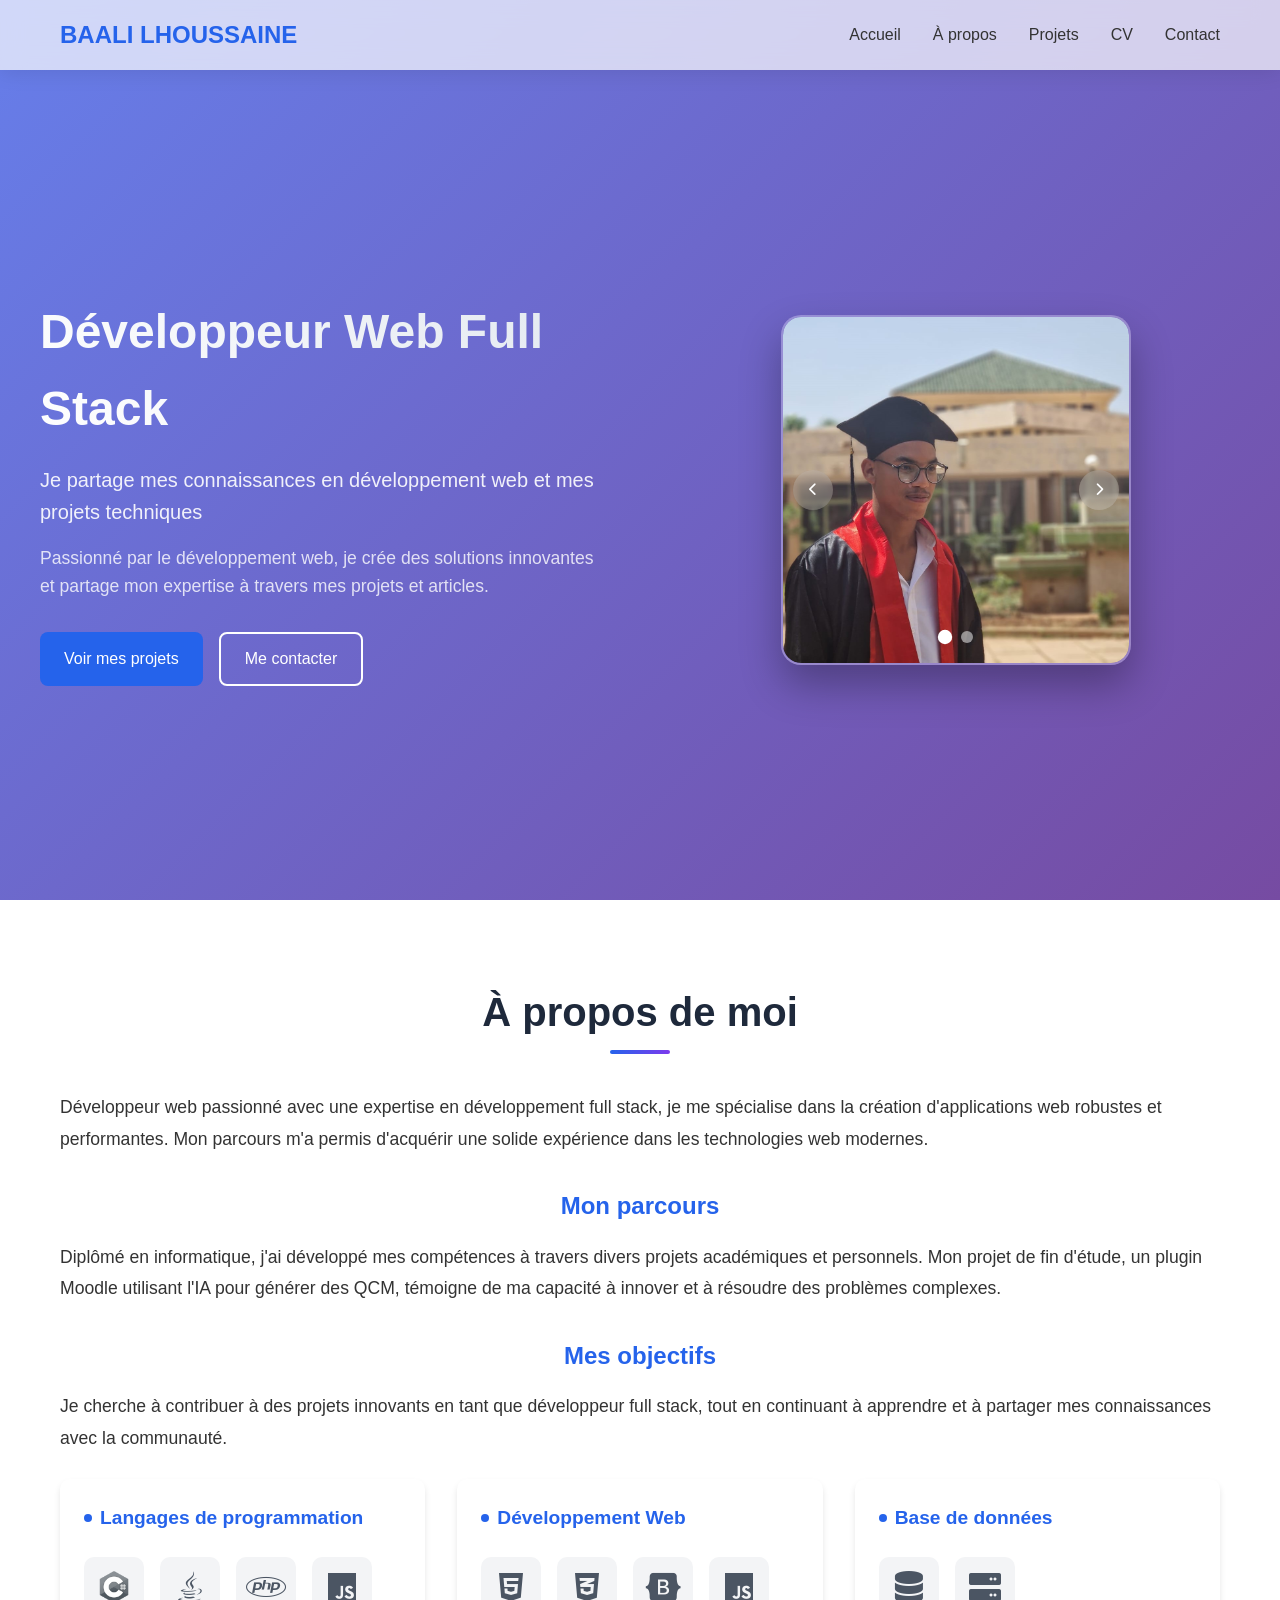
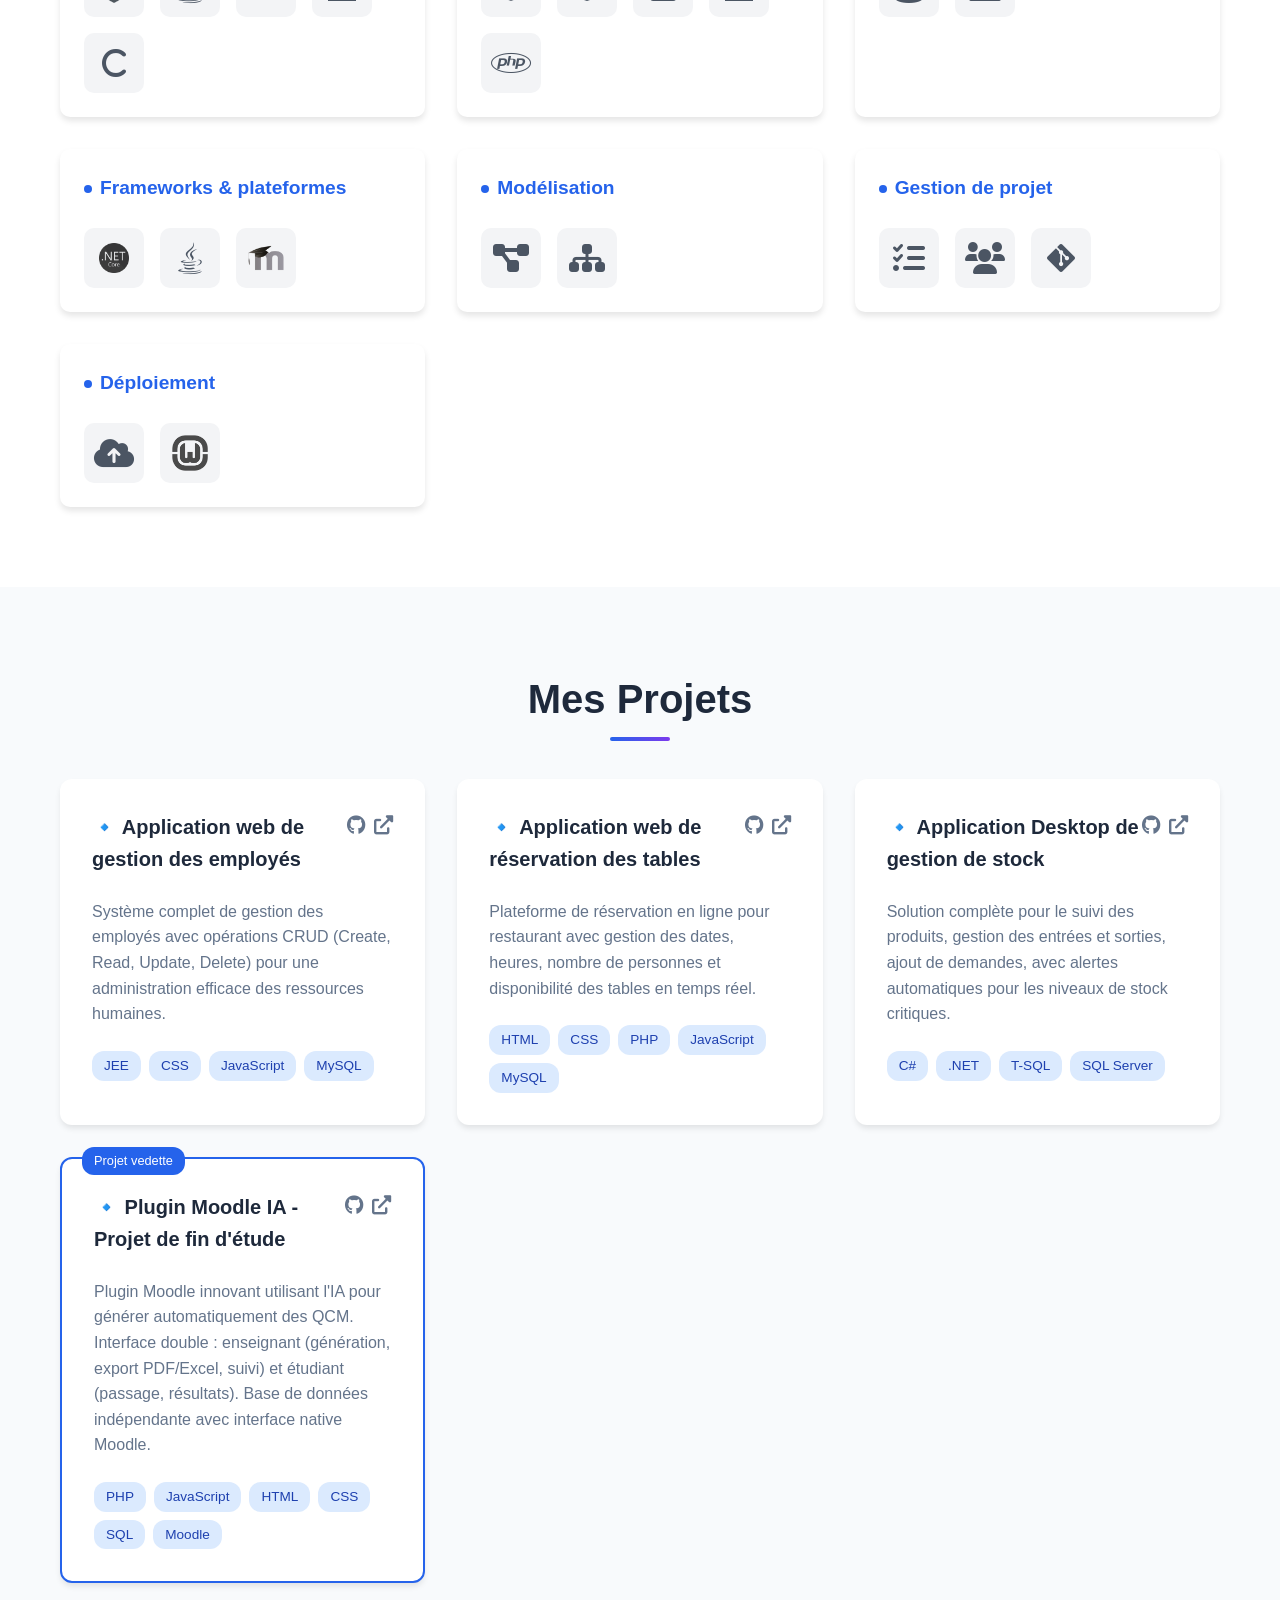
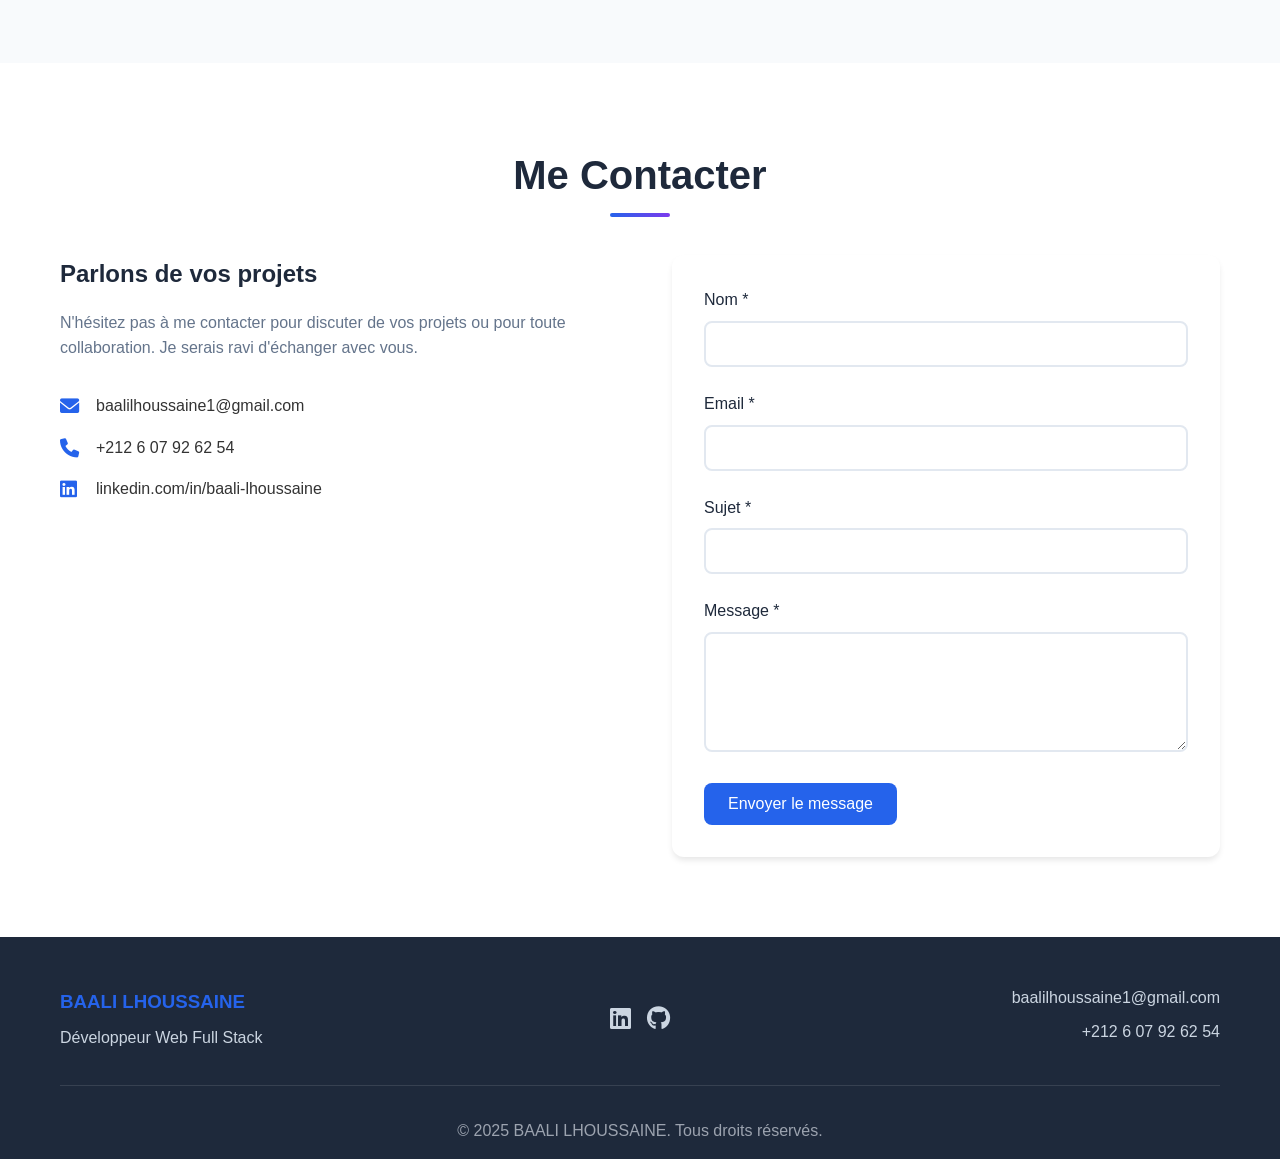
==== index.html @ 1cd188a8 "Comment out CV section in index.html cv est pas afficher dans le portfolioi" ====
<!DOCTYPE html>
<html lang="fr">

<head>
    <meta charset="UTF-8">
    <meta name="viewport" content="width=device-width, initial-scale=1.0">
    <title>BAALI LHOUSSAINE - Développeur Web</title>
    <link rel="stylesheet" href="style.css">
    <link href="https://cdnjs.cloudflare.com/ajax/libs/font-awesome/6.0.0/css/all.min.css" rel="stylesheet">
</head>

<body>
    <!-- Navigation -->
    <nav class="navbar">
        <div class="nav-container">
            <div class="nav-logo">
                <h2>BAALI LHOUSSAINE</h2>
            </div>
            <ul class="nav-menu">
                <li><a href="#accueil" class="nav-link">Accueil</a></li>
                <li><a href="#apropos" class="nav-link">À propos</a></li>
                <li><a href="#projets" class="nav-link">Projets</a></li>
                <!--<li><a href="#articles" class="nav-link">Articles</a></li>-->
                <li><a href="#cv" class="nav-link">CV</a></li>
                <li><a href="#contact" class="nav-link">Contact</a></li>
            </ul>
            <div class="hamburger">
                <span></span>
                <span></span>
                <span></span>
            </div>
        </div>
    </nav>

    <!-- Section Accueil -->
    <section id="accueil" class="hero">
        <div class="hero-content">
            <div class="hero-text">
                <h1>Développeur Web Full Stack</h1>
                <p class="hero-subtitle">Je partage mes connaissances en développement web et mes projets techniques</p>
                <p class="hero-description">Passionné par le développement web, je crée des solutions innovantes et
                    partage mon expertise à travers mes projets et articles.</p>
                <div class="hero-buttons">
                    <a href="#projets" class="btn btn-primary">Voir mes projets</a>
                    <a href="#contact" class="btn btn-secondary">Me contacter</a>
                </div>
            </div>
            <div class="hero-image">
                <div class="photo-carousel">
                    <div class="carousel-container">
                        <!-- Slide 1 -->
                        <div class="carousel-slide active">
                            <img src="images/im2.jpeg" alt="Photo professionnelle 1">
                        </div>

                        <!-- Slide 2 -->
                        <div class="carousel-slide">
                            <img src="images/im1.jpeg" alt="Photo professionnelle 1">
                        </div>
                    </div>

                    <!-- Contrôles -->
                    <button class="carousel-controls carousel-prev" id="prevBtn">
                        <i class="fas fa-chevron-left"></i>
                    </button>
                    <button class="carousel-controls carousel-next" id="nextBtn">
                        <i class="fas fa-chevron-right"></i>
                    </button>

                    <!-- Indicateurs -->
                    <div class="carousel-indicators">
                        <div class="carousel-indicator active" data-slide="0"></div>
                        <div class="carousel-indicator" data-slide="1"></div>

                    </div>
                </div>
            </div>
        </div>
    </section>


    <!-- Section À propos -->
    <section id="apropos" class="section">
        <div class="container">
            <h2 class="section-title">À propos de moi</h2>
            
            <div class="about-content">
                <div class="about-text">
                    <p>Développeur web passionné avec une expertise en développement full stack, je me spécialise dans
                        la création d'applications web robustes et performantes. Mon parcours m'a permis d'acquérir une
                        solide expérience dans les technologies web modernes.</p>

                    <center><h3>Mon parcours</h3></center>
                    <p>Diplômé en informatique, j'ai développé mes compétences à travers divers projets académiques et
                        personnels. Mon projet de fin d'étude, un plugin Moodle utilisant l'IA pour générer des QCM,
                        témoigne de ma capacité à innover et à résoudre des problèmes complexes.</p>

                    <center><h3>Mes objectifs</h3></center>
                    <p>Je cherche à contribuer à des projets innovants en tant que développeur full stack, tout en
                        continuant à apprendre et à partager mes connaissances avec la communauté.</p>
                </div>
            </div>

            <div class="skills-grid">
                <div class="skill-category">
                    <h4>Langages de programmation</h4>
                    <div class="skills">
                        <div class="skill-icon" title="C#">
                            <img src="images/Csharp.png" alt="C#" class="custom-icon">
                        </div>
                        <div class="skill-icon" title="Java">
                            <i class="fab fa-java"></i>
                        </div>
                        <div class="skill-icon" title="PHP">
                            <i class="fab fa-php"></i>
                        </div>
                        <div class="skill-icon" title="JavaScript">
                            <i class="fab fa-js"></i>
                        </div>
                        <div class="skill-icon" title="C">
                            <i class="fas fa-c"></i>
                        </div>
                    </div>
                </div>

                <div class="skill-category">
                    <h4>Développement Web</h4>
                    <div class="skills">
                        <div class="skill-icon" title="HTML">
                            <i class="fab fa-html5"></i>
                        </div>
                        <div class="skill-icon" title="CSS">
                            <i class="fab fa-css3-alt"></i>
                        </div>
                        <div class="skill-icon" title="Bootstrap">
                            <i class="fab fa-bootstrap"></i>
                        </div>
                        <div class="skill-icon" title="JavaScript">
                            <i class="fab fa-js"></i>
                        </div>
                        <div class="skill-icon" title="PHP">
                            <i class="fab fa-php"></i>
                        </div>
                    </div>
                </div>

                <div class="skill-category">
                    <h4>Base de données</h4>
                    <div class="skills">
                        <div class="skill-icon" title="MySQL">
                            <i class="fas fa-database"></i>
                        </div>
                        <div class="skill-icon" title="SQL Server">
                            <i class="fas fa-server"></i>
                        </div>
                        <!--
                        <div class="skill-icon" title="T-SQL">
                            <i class="fas fa-table"></i>
                        </div>
                        <div class="skill-icon" title="PL/SQL">
                            <i class="fas fa-database"></i>
                        </div>
                        -->
                    </div>
                </div>

                <div class="skill-category">
                    <h4>Frameworks & plateformes</h4>
                    <div class="skills">
                        <div class="skill-icon" title=".NET">
                            <img src="images/NET.png" alt=".NET" class="custom-icon">
                        </div>
                        <div class="skill-icon" title="JEE">
                            <i class="fab fa-java"></i>
                        </div>
                        <div class="skill-icon" title="Moodle">
                            <img src="images/moodle.png" alt="Moodle" class="custom-icon">
                        </div>
                    </div>
                </div>

                <div class="skill-category">
                    <h4>Modélisation</h4>
                    <div class="skills">
                        <div class="skill-icon" title="UML">
                            <i class="fas fa-project-diagram"></i>
                        </div>
                        <div class="skill-icon" title="Merise">
                            <i class="fas fa-sitemap"></i>
                        </div>
                    </div>
                </div>

                <div class="skill-category">
                    <h4>Gestion de projet</h4>
                    <div class="skills">
                        <div class="skill-icon" title="GanttProject">
                            <i class="fas fa-tasks"></i>
                        </div>
                        <div class="skill-icon" title="Travail en équipe">
                            <i class="fas fa-users"></i>
                        </div>
                        <div class="skill-icon" title="Git/GitHub">
                            <i class="fab fa-git-alt"></i>
                        </div>
                    </div>
                </div>

                <div class="skill-category">
                    <h4>Déploiement</h4>
                    <div class="skills">
                        <div class="skill-icon" title="Netlify">
                            <i class="fas fa-cloud-upload-alt"></i>
                        </div>
                        <div class="skill-icon" title="WampServer">
                            <img src="images/wamp.png" alt="WampServer" class="custom-icon">
                        </div>
                        <!--<div class="skill-icon" title="Moodle local">
                            <img src="images/moodle.png" alt="Moodle" class="custom-icon">
                        </div>-->
                    </div>
                </div>
            </div>
        </div>
    </section>

    <!-- Section Projets -->
    <section id="projets" class="section bg-light">
        <div class="container">
            <h2 class="section-title">Mes Projets</h2>
            <div class="projects-grid">
                <div class="project-card">
                    <div class="project-header">
                        <h3>🔹 Application web de gestion des employés</h3>
                        <div class="project-links">
                            <a href="https://github.com/BAALI-LHOUSSAINE" class="project-link"><i
                                    class="fab fa-github"></i></a>
                            <a href="https://linkedin.com/in/BAALI-LHOUSSAINE" class="project-link"><i
                                    class="fas fa-external-link-alt"></i></a>
                        </div>
                    </div>
                    <p class="project-description">Système complet de gestion des employés avec opérations CRUD (Create,
                        Read, Update, Delete) pour une administration efficace des ressources humaines.</p>
                    <div class="project-tech">
                        <span class="tech-tag">JEE</span>
                        <span class="tech-tag">CSS</span>
                        <span class="tech-tag">JavaScript</span>
                        <span class="tech-tag">MySQL</span>
                    </div>
                </div>

                <div class="project-card">
                    <div class="project-header">
                        <h3>🔹 Application web de réservation des tables</h3>
                        <div class="project-links">
                            <a href="https://github.com/BAALI-LHOUSSAINE" class="project-link"><i
                                    class="fab fa-github"></i></a>
                            <a href="https://linkedin.com/in/BAALI-LHOUSSAINE" class="project-link"><i
                                    class="fas fa-external-link-alt"></i></a>
                        </div>
                    </div>
                    <p class="project-description">Plateforme de réservation en ligne pour restaurant avec gestion des
                        dates, heures, nombre de personnes et disponibilité des tables en temps réel.</p>
                    <div class="project-tech">
                        <span class="tech-tag">HTML</span>
                        <span class="tech-tag">CSS</span>
                        <span class="tech-tag">PHP</span>
                        <span class="tech-tag">JavaScript</span>
                        <span class="tech-tag">MySQL</span>
                    </div>
                </div>

                <div class="project-card">
                    <div class="project-header">
                        <h3>🔹 Application Desktop de gestion de stock</h3>
                        <div class="project-links">
                            <a href="https://github.com/BAALI-LHOUSSAINE" class="project-link"><i
                                    class="fab fa-github"></i></a>
                            <a href="https://linkedin.com/in/BAALI-LHOUSSAINE" class="project-link"><i
                                    class="fas fa-external-link-alt"></i></a>
                        </div>
                    </div>
                    <p class="project-description">Solution complète pour le suivi des produits, gestion des entrées et
                        sorties, ajout de demandes, avec alertes automatiques pour les niveaux de stock critiques.</p>
                    <div class="project-tech">
                        <span class="tech-tag">C#</span>
                        <span class="tech-tag">.NET</span>
                        <span class="tech-tag">T-SQL</span>
                        <span class="tech-tag">SQL Server</span>
                    </div>
                </div>

                <div class="project-card featured">
                    <div class="project-header">
                        <h3>🔹 Plugin Moodle IA - Projet de fin d'étude</h3>
                        <div class="project-links">
                            <a href="https://github.com/BAALI-LHOUSSAINE" class="project-link"><i
                                    class="fab fa-github"></i></a>
                            <a href="https://linkedin.com/in/BAALI-LHOUSSAINE" class="project-link"><i
                                    class="fas fa-external-link-alt"></i></a>
                        </div>
                    </div>
                    <p class="project-description">Plugin Moodle innovant utilisant l'IA pour générer automatiquement
                        des QCM. Interface double : enseignant (génération, export PDF/Excel, suivi) et étudiant
                        (passage, résultats). Base de données indépendante avec interface native Moodle.</p>
                    <div class="project-tech">
                        <span class="tech-tag">PHP</span>
                        <span class="tech-tag">JavaScript</span>
                        <span class="tech-tag">HTML</span>
                        <span class="tech-tag">CSS</span>
                        <span class="tech-tag">SQL</span>
                        <span class="tech-tag">Moodle</span>
                    </div>
                </div>
            </div>
        </div>
    </section>

    <!-- Section Articles -->
    <!--
    <section id="articles" class="section">
        <div class="container">
            <h2 class="section-title">Articles & Blog</h2>
            <div class="articles-grid">
                <article class="article-card">
                    <div class="article-meta">
                        <span class="article-date">15 Janvier 2025</span>
                        <span class="article-category">Déploiement</span>
                    </div>
                    <h3>Comment j'ai déployé ce site sur Netlify</h3>
                    <p>Guide complet pour déployer un site web statique sur Netlify avec intégration Git et formulaires
                        de contact.</p>
                    <a href="" class="read-more">Lire l'article →</a>
                </article>

                <article class="article-card">
                    <div class="article-meta">
                        <span class="article-date">10 Janvier 2025</span>
                        <span class="article-category">Projet</span>
                    </div>
                    <h3>Présentation de mon plugin Moodle IA (PFE)</h3>
                    <p>Retour d'expérience sur le développement d'un plugin Moodle utilisant l'IA pour générer des QCM
                        automatiquement.</p>
                    <a href="" class="read-more">Lire l'article →</a>
                </article>

                <article class="article-card">
                    <div class="article-meta">
                        <span class="article-date">5 Janvier 2025</span>
                        <span class="article-category">Tutoriel</span>
                    </div>
                    <h3>Gérer un CRUD en PHP/MySQL</h3>
                    <p>Tutoriel détaillé pour créer un système CRUD complet avec PHP et MySQL, bonnes pratiques
                        incluses.</p>
                    <a href="" class="read-more">Lire l'article →</a>
                </article>
            </div>
        </div>
    </section>
-->

    <!-- Section CV -->
   <!-- <section id="cv" class="section bg-light">
        <div class="container">
            <h2 class="section-title">Mon CV</h2>
            <div class="cv-content">
                <div class="cv-preview">
                    <div class="cv-icon">
                        <i class="fas fa-file-pdf"></i>
                    </div>
                    <div class="cv-info">
                        <h3>Curriculum Vitae</h3>
                        <p>Téléchargez mon CV complet au format PDF pour découvrir mon parcours détaillé, mes
                            expériences et mes compétences.</p>
                    </div>
                </div>
                <a href="CV.pdf" download class="btn btn-primary">
                    <i class="fas fa-download"></i> Télécharger mon CV
                </a>
            </div>
        </div>
    </section>
-->
    <!-- Section Contact -->
    <section id="contact" class="section">
        <div class="container">
            <h2 class="section-title">Me Contacter</h2>
            <div class="contact-content">
                <div class="contact-info">
                    <h3>Parlons de vos projets</h3>
                    <p>N'hésitez pas à me contacter pour discuter de vos projets ou pour toute collaboration. Je serais
                        ravi d'échanger avec vous.</p>
                    <div class="contact-methods">
                        <div class="contact-method">
                            <i class="fas fa-envelope"></i>
                            <span>baalilhoussaine1@gmail.com</span>
                        </div>
                        <div class="contact-method">
                            <i class="fas fa-phone"></i>
                            <span>+212 6 07 92 62 54</span>
                        </div>
                        <div class="contact-method">
                            <i class="fab fa-linkedin"></i>
                            <span>linkedin.com/in/baali-lhoussaine</span>
                        </div>
                    </div>
                </div>
                <form class="contact-form" name="contact" method="POST" data-netlify="true">
                    <input type="hidden" name="form-name" value="contact">
                    <div class="form-group">
                        <label for="name">Nom *</label>
                        <input type="text" id="name" name="name" required>
                    </div>
                    <div class="form-group">
                        <label for="email">Email *</label>
                        <input type="email" id="email" name="email" required>
                    </div>
                    <div class="form-group">
                        <label for="subject">Sujet *</label>
                        <input type="text" id="subject" name="subject" required>
                    </div>
                    <div class="form-group">
                        <label for="message">Message *</label>
                        <textarea id="message" name="message" rows="5" required></textarea>
                    </div>
                    <button type="submit" class="btn btn-primary">Envoyer le message</button>
                </form>
            </div>
        </div>
    </section>

    <!-- Footer -->
    <footer class="footer">
        <div class="container">
            <div class="footer-content">
                <div class="footer-info">
                    <h3>BAALI LHOUSSAINE</h3>
                    <p>Développeur Web Full Stack</p>
                </div>
                <div class="footer-links">
                    <a href="https://linkedin.com/in/BAALI-LHOUSSAINE" target="_blank">
                        <i class="fab fa-linkedin"></i>
                    </a>
                    <a href="https://github.com/BAALI-LHOUSSAINE" target="_blank">
                        <i class="fab fa-github"></i>
                    </a>
                </div>
                <div class="footer-contact">
                    <p>baalilhoussaine1@gmail.com</p>
                    <p>+212 6 07 92 62 54</p>
                </div>
            </div>
            <div class="footer-bottom">
                <p>&copy; 2025 BAALI LHOUSSAINE. Tous droits réservés.</p>
            </div>
        </div>
    </footer>

    <script src="script.js"></script>
</body>

</html>
---- style.css ----
/* Reset et base */
 * {
            margin: 0px;
            padding: 0;
            box-sizing: border-box;
        }

        html {
            scroll-behavior: smooth;
        }

        body {
            font-family: 'Segoe UI', Tahoma, Geneva, Verdana, sans-serif;
            line-height: 1.6;
            color: #333;
            background-color: #ffffffe1;
        }

        .container {
            max-width: 1200px;
            margin: 0 auto;
            padding: 0 20px;
        }

        /* Navigation */
        .navbar {
            margin: 0px;
            position: fixed;
            top: 0;
            width: 100%;
            background: rgba(255, 255, 255, 0.7);
            backdrop-filter: blur(12px);
            z-index: 1000;
            padding: 1rem 0;
            box-shadow: 0 2px 20px rgba(0, 0, 0, 0.1);
        }

        .nav-container {
            max-width: 1200px;
            margin: 0 auto;
            padding: 0 20px;
            display: flex;
            justify-content: space-between;
            align-items: center;
        }

        .nav-logo h2 {
            color: #2563eb;
            font-size: 1.5rem;
        }

        .nav-menu {
            display: flex;
            list-style: none;
            gap: 2rem;
        }

        .nav-link {
            text-decoration: none;
            color: #333;
            font-weight: 500;
            transition: color 0.3s ease;
        }

        .nav-link:hover {
            color: #2563eb;
        }

        .hamburger {
            display: none;
            flex-direction: column;
            cursor: pointer;
        }

        .hamburger span {
            width: 25px;
            height: 3px;
            background: #333;
            margin: 3px 0;
            transition: 0.3s;
        }

        /* Hero Section */
        .hero {
            display: flex;
            align-items: center;
            min-height: 100vh;
            background: linear-gradient(135deg, #667eea 0%, #764ba2 100%);
            color: white;
            padding: 80px 20px 0;
        }

        .hero-content {
            max-width: 1200px;
            margin: 0 auto;
            display: grid;
            grid-template-columns: 1fr 1fr;
            gap: 4rem;
            align-items: center;
        }

        .hero-content h1 {
            font-size: 3rem;
            margin-bottom: 1rem;
            background: linear-gradient(45deg, #fff, #e2e8f0);
            -webkit-background-clip: text;
            -webkit-text-fill-color: transparent;
        }

        .hero-subtitle {
            font-size: 1.25rem;
            margin-bottom: 1rem;
            opacity: 0.9;
        }

        .hero-description {
            font-size: 1.1rem;
            margin-bottom: 2rem;
            opacity: 0.8;
        }

        .hero-buttons {
            display: flex;
            gap: 1rem;
        }

        .btn {
            padding: 12px 24px;
            border: none;
            border-radius: 8px;
            font-size: 1rem;
            font-weight: 500;
            text-decoration: none;
            cursor: pointer;
            transition: all 0.3s ease;
            display: inline-flex;
            align-items: center;
            gap: 0.5rem;
        }

        .btn-primary {
            background: #2563eb;
            color: white;
        }

        .btn-primary:hover {
            background: #1d4ed8;
            transform: translateY(-2px);
        }

        .btn-secondary {
            background: transparent;
            color: white;
            border: 2px solid white;
        }

        .btn-secondary:hover {
            background: white;
            color: #2563eb;
        }

        /* Photo Carousel */
        .hero-image {
            display: flex;
            justify-content: center;
            align-items: center;
            position: relative;
        }

        .photo-carousel {
            position: relative;
            width: 350px;
            height: 350px;
            border-radius: 20px;
            overflow: hidden;
            box-shadow: 0 20px 40px rgba(0, 0, 0, 0.3);
            background: rgba(255, 255, 255, 0.1);
            backdrop-filter: blur(10px);
            border: 2px solid rgba(255, 255, 255, 0.2);
        }

        .carousel-container {
            position: relative;
            width: 100%;
            height: 100%;
        }

        .carousel-slide {
            position: absolute;
            width: 100%;
            height: 100%;
            opacity: 0;
            transition: opacity 1s ease-in-out;
            display: flex;
            align-items: center;
            justify-content: center;
        }

        .carousel-slide.active {
            opacity: 1;
        }

        .carousel-slide img {
            width: 100%;
            height: 100%;
            object-fit: cover;
            border-radius: 18px;
        }

        /* Placeholder pour les images */
        .placeholder-image {
            width: 100%;
            height: 100%;
            background: linear-gradient(135deg, #667eea, #764ba2);
            display: flex;
            align-items: center;
            justify-content: center;
            color: white;
            font-size: 1.5rem;
            text-align: center;
            border-radius: 18px;
        }

        /* Indicateurs du carousel */
        .carousel-indicators {
            position: absolute;
            bottom: 20px;
            left: 50%;
            transform: translateX(-50%);
            display: flex;
            gap: 10px;
        }

        .carousel-indicator {
            width: 12px;
            height: 12px;
            border-radius: 50%;
            background: rgba(255, 255, 255, 0.5);
            cursor: pointer;
            transition: all 0.3s ease;
        }

        .carousel-indicator.active {
            background: white;
            transform: scale(1.2);
        }

        /* Contrôles du carousel */
        .carousel-controls {
            position: absolute;
            top: 50%;
            transform: translateY(-50%);
            background: rgba(255, 255, 255, 0.2);
            border: none;
            color: white;
            width: 40px;
            height: 40px;
            border-radius: 50%;
            display: flex;
            align-items: center;
            justify-content: center;
            cursor: pointer;
            transition: all 0.3s ease;
            backdrop-filter: blur(10px);
        }

        .carousel-controls:hover {
            background: rgba(255, 255, 255, 0.3);
            transform: translateY(-50%) scale(1.1);
        }

        .carousel-prev {
            left: 10px;
        }

        .carousel-next {
            right: 10px;
        }

        /* Animation d'entrée */
        .photo-carousel {
            animation: slideInRight 1s ease-out;
        }

        @keyframes slideInRight {
            from {
                opacity: 0;
                transform: translateX(50px);
            }
            to {
                opacity: 1;
                transform: translateX(0);
            }
        }

        /* Sections */
        .section {
            padding: 80px 0;
        }

        .bg-light {
            background-color: #f8fafc;
        }

        .section-title {
            text-align: center;
            font-size: 2.5rem;
            margin-bottom: 3rem;
            color: #1e293b;
            position: relative;
        }

        .section-title::after {
            content: '';
            position: absolute;
            bottom: -10px;
            left: 50%;
            transform: translateX(-50%);
            width: 60px;
            height: 4px;
            background: linear-gradient(90deg, #2563eb, #7c3aed);
            border-radius: 2px;
        }

        /* Responsive Design */
        @media (max-width: 768px) {
            .hamburger {
                display: flex;
            }
            
            .nav-menu {
                position: fixed;
                left: -100%;
                top: 70px;
                flex-direction: column;
                background-color: white;
                width: 100%;
                text-align: center;
                transition: 0.3s;
                box-shadow: 0 10px 27px rgba(0, 0, 0, 0.05);
                padding: 2rem 0;
                gap: 1rem;
            }
            
            .nav-menu.active {
                left: 0;
            }
            
            .hamburger.active span:nth-child(2) {
                opacity: 0;
            }
            
            .hamburger.active span:nth-child(1) {
                transform: translateY(8px) rotate(45deg);
            }
            
            .hamburger.active span:nth-child(3) {
                transform: translateY(-8px) rotate(-45deg);
            }
            
            .hero-content {
                grid-template-columns: 1fr;
                text-align: center;
                gap: 2rem;
            }
            
            .hero-content h1 {
                font-size: 2.5rem;
            }
            
            .hero-buttons {
                flex-direction: column;
                align-items: center;
            }

            .photo-carousel {
                width: 280px;
                height: 280px;
            }
        }

        @media (max-width: 480px) {
            .hero-content h1 {
                font-size: 2rem;
            }
            
            .section-title {
                font-size: 2rem;
            }

            .photo-carousel {
                width: 250px;
                height: 250px;
            }
        }

/* Animation code */
.hero-image {
    display: flex;
    justify-content: center;
    align-items: center;
}

.code-animation {
    width: 300px;
    height: 200px;
    background: rgba(0, 0, 0, 0.2);
    border-radius: 10px;
    padding: 20px;
    position: relative;
    overflow: hidden;
}

.code-line {
    height: 12px;
    background: linear-gradient(90deg, #22d3ee, #a855f7);
    margin: 15px 0;
    border-radius: 6px;
    animation: typing 2s infinite;
}

.code-line:nth-child(1) { width: 80%; animation-delay: 0s; }
.code-line:nth-child(2) { width: 60%; animation-delay: 0.5s; }
.code-line:nth-child(3) { width: 90%; animation-delay: 1s; }
.code-line:nth-child(4) { width: 40%; animation-delay: 1.5s; }

@keyframes typing {
    0%, 50% { width: 0; }
    100% { width: var(--width, 80%); }
}

/* Sections */
.section {
    padding: 80px 0;
}

.bg-light {
    background-color: #f8fafc;
}

.section-title {
    text-align: center;
    font-size: 2.5rem;
    margin-bottom: 3rem;
    color: #1e293b;
    position: relative;
}

.section-title::after {
    content: '';
    position: absolute;
    bottom: -10px;
    left: 50%;
    transform: translateX(-50%);
    width: 60px;
    height: 4px;
    background: linear-gradient(90deg, #2563eb, #7c3aed);
    border-radius: 2px;
}

/* About Section */
.about-content {
    display: normal;
    grid-template-columns: 1fr 1fr;
    gap: 4rem;
    align-items: start;
}

.about-text h3 {
    color: #2563eb;
    margin: 2rem 0 1rem 0;
    font-size: 1.5rem;
}

.about-text p {
    margin-bottom: 1.5rem;
    font-size: 1.1rem;
    line-height: 1.8;
}

.skills-grid {
    display: grid;
    gap: 2rem;
}

.skill-category h4 {
    color: #1e293b;
    margin-bottom: 1rem;
    font-size: 1.2rem;
}

.skills {
    display: flex;
    flex-wrap: wrap;
    gap: 0.5rem;
}

.skill-tag {
    background: #e2e8f0;
    color: #334155;
    padding: 0.5rem 1rem;
    border-radius: 20px;
    font-size: 0.9rem;
    font-weight: 500;
}

/* Projects Section */
.projects-grid {
    display: grid;
    grid-template-columns: repeat(auto-fit, minmax(300px, 1fr));
    gap: 2rem;
}

.project-card {
    background: white;
    border-radius: 12px;
    padding: 2rem;
    box-shadow: 0 4px 6px -1px rgba(0, 0, 0, 0.1);
    transition: transform 0.3s ease, box-shadow 0.3s ease;
}

.project-card:hover {
    transform: translateY(-5px);
    box-shadow: 0 20px 25px -5px rgba(0, 0, 0, 0.1);
}

.project-card.featured {
    border: 2px solid #2563eb;
    position: relative;
}

.project-card.featured::before {
    content: 'Projet vedette';
    position: absolute;
    top: -12px;
    left: 20px;
    background: #2563eb;
    color: white;
    padding: 4px 12px;
    border-radius: 12px;
    font-size: 0.8rem;
    font-weight: 500;
}

.project-header {
    display: flex;
    justify-content: space-between;
    align-items: flex-start;
    margin-bottom: 1rem;
}

.project-header h3 {
    color: #1e293b;
    font-size: 1.25rem;
    margin-bottom: 0.5rem;
}

.project-links {
    display: flex;
    gap: 0.5rem;
}

.project-link {
    color: #64748b;
    font-size: 1.2rem;
    transition: color 0.3s ease;
}

.project-link:hover {
    color: #2563eb;
}

.project-description {
    color: #64748b;
    margin-bottom: 1.5rem;
    line-height: 1.6;
}

.project-tech {
    display: flex;
    flex-wrap: wrap;
    gap: 0.5rem;
}

.tech-tag {
    background: #dbeafe;
    color: #1e40af;
    padding: 0.25rem 0.75rem;
    border-radius: 12px;
    font-size: 0.85rem;
    font-weight: 500;
}

/* Articles Section */
.articles-grid {
    display: grid;
    grid-template-columns: repeat(auto-fit, minmax(300px, 1fr));
    gap: 2rem;
}

.article-card {
    background: white;
    border-radius: 12px;
    padding: 2rem;
    box-shadow: 0 4px 6px -1px rgba(0, 0, 0, 0.1);
    transition: transform 0.3s ease;
}

.article-card:hover {
    transform: translateY(-3px);
}

.article-meta {
    display: flex;
    justify-content: space-between;
    align-items: center;
    margin-bottom: 1rem;
}

.article-date {
    color: #64748b;
    font-size: 0.9rem;
}

.article-category {
    background: #fef3c7;
    color: #d97706;
    padding: 0.25rem 0.75rem;
    border-radius: 12px;
    font-size: 0.8rem;
    font-weight: 500;
}

.article-card h3 {
    color: #1e293b;
    margin-bottom: 1rem;
    font-size: 1.25rem;
}

.article-card p {
    color: #64748b;
    margin-bottom: 1.5rem;
    line-height: 1.6;
}

.read-more {
    color: #2563eb;
    text-decoration: none;
    font-weight: 500;
    transition: color 0.3s ease;
}

.read-more:hover {
    color: #1d4ed8;
}

/* CV Section */
.cv-content {
    display: flex;
    align-items: center;
    justify-content: center;
    flex-direction: column;
    gap: 2rem;
    text-align: center;
}

.cv-preview {
    display: flex;
    align-items: center;
    gap: 2rem;
    margin-bottom: 1rem;
}

.cv-icon {
    font-size: 4rem;
    color: #dc2626;
}

.cv-info h3 {
    color: #1e293b;
    font-size: 1.5rem;
    margin-bottom: 0.5rem;
}

.cv-info p {
    color: #64748b;
    max-width: 500px;
}

/* Contact Section */
.contact-content {
    display: grid;
    grid-template-columns: 1fr 1fr;
    gap: 4rem;
}

.contact-info h3 {
    color: #1e293b;
    font-size: 1.5rem;
    margin-bottom: 1rem;
}

.contact-info p {
    color: #64748b;
    margin-bottom: 2rem;
    line-height: 1.6;
}

.contact-methods {
    display: flex;
    flex-direction: column;
    gap: 1rem;
}

.contact-method {
    display: flex;
    align-items: center;
    gap: 1rem;
}

.contact-method i {
    color: #2563eb;
    font-size: 1.2rem;
    width: 20px;
}

.contact-form {
    background: white;
    padding: 2rem;
    border-radius: 12px;
    box-shadow: 0 4px 6px -1px rgba(0, 0, 0, 0.1);
}

.form-group {
    margin-bottom: 1.5rem;
}

.form-group label {
    display: block;
    margin-bottom: 0.5rem;
    color: #1e293b;
    font-weight: 500;
}

.form-group input,
.form-group textarea {
    width: 100%;
    padding: 0.75rem;
    border: 2px solid #e2e8f0;
    border-radius: 8px;
    font-size: 1rem;
    transition: border-color 0.3s ease;
}

.form-group input:focus,
.form-group textarea:focus {
    outline: none;
    border-color: #2563eb;
}

.form-group textarea {
    resize: vertical;
    min-height: 120px;
}

/* Footer */
.footer {
    background: #1e293b;
    color: white;
    padding: 3rem 0 1rem;
}

.footer-content {
    display: grid;
    grid-template-columns: 1fr auto 1fr;
    gap: 2rem;
    align-items: center;
    margin-bottom: 2rem;
}

.footer-info h3 {
    color: #2563eb;
    margin-bottom: 0.5rem;
}

.footer-info p {
    color: #cbd5e1;
}

.footer-links {
    display: flex;
    gap: 1rem;
}

.footer-links a {
    color: #cbd5e1;
    font-size: 1.5rem;
    transition: color 0.3s ease;
}

.footer-links a:hover {
    color: #2563eb;
}

.footer-contact {
    text-align: right;
}

.footer-contact p {
    color: #cbd5e1;
    margin-bottom: 0.5rem;
}

.footer-bottom {
    text-align: center;
    padding-top: 2rem;
    border-top: 1px solid #374151;
    color: #9ca3af;
}

/* Responsive Design */
@media (max-width: 768px) {
    .hamburger {
        display: flex;
    }
    
    .nav-menu {
        position: fixed;
        left: -100%;
        top: 70px;
        flex-direction: column;
        background-color: white;
        width: 100%;
        text-align: center;
        transition: 0.3s;
        box-shadow: 0 10px 27px rgba(0, 0, 0, 0.05);
        padding: 2rem 0;
        gap: 1rem;
    }
    
    .nav-menu.active {
        left: 0;
    }
    
    .hamburger.active span:nth-child(2) {
        opacity: 0;
    }
    
    .hamburger.active span:nth-child(1) {
        transform: translateY(8px) rotate(45deg);
    }
    
    .hamburger.active span:nth-child(3) {
        transform: translateY(-8px) rotate(-45deg);
    }
    
    .hero-content {
        grid-template-columns: 1fr;
        text-align: center;
        gap: 2rem;
    }
    
    .hero-content h1 {
        font-size: 2.5rem;
    }
    
    .hero-buttons {
        flex-direction: column;
        align-items: center;
    }
    
    .about-content {
        grid-template-columns: 1fr;
        gap: 2rem;
    }
    
    .contact-content {
        grid-template-columns: 1fr;
        gap: 2rem;
    }
    
    .footer-content {
        grid-template-columns: 1fr;
        text-align: center;
        gap: 1rem;
    }
    
    .footer-contact {
        text-align: center;
    }
    
    .cv-preview {
        flex-direction: column;
        text-align: center;
    }
}

@media (max-width: 480px) {
    .hero-content h1 {
        font-size: 2rem;
    }
    
    .section-title {
        font-size: 2rem;
    }
    
    .projects-grid {
        grid-template-columns: 1fr;
    }
    
    .articles-grid {
        grid-template-columns: 1fr;
    }
    
    .code-animation {
        width: 250px;
        height: 150px;
    }
}

/* Animations et effets */
@keyframes fadeInUp {
    from {
        opacity: 0;
        transform: translateY(30px);
    }
    to {
        opacity: 1;
        transform: translateY(0);
    }
}

.fade-in-up {
    animation: fadeInUp 0.6s ease-out;
}

/* Scroll indicator */
.scroll-indicator {
    position: fixed;
    top: 0;
    left: 0;
    width: 100%;
    height: 4px;
    background: linear-gradient(90deg, #2563eb, #7c3aed);
    transform-origin: left;
    transform: scaleX(0);
    z-index: 1001;
    transition: transform 0.3s ease;
}

/* Smooth scrolling pour les ancres */
html {
    scroll-behavior: smooth;
}

/* Amélioration des focus states pour l'accessibilité */
*:focus {
    outline: 2px solid #2563eb;
    outline-offset: 2px;
}

.btn:focus,
.nav-link:focus,
.project-link:focus,
.read-more:focus {
    outline: 2px solid #2563eb;
    outline-offset: 2px;
}

/* Loading states */
.loading {
    opacity: 0.5;
    pointer-events: none;
}

/* Success message pour le formulaire */
.success-message {
    background: #d1fae5;
    color: #065f46;
    padding: 1rem;
    border-radius: 2px;
    margin-bottom: 0.2rem;
    display: none;
}

.success-message.show {
    display: block;
}

/* Error message pour le formulaire */
.error-message {
    background: #fee2e2;
    color: #991b1b;
    padding: 1rem;
    border-radius: 2px;
    margin-bottom: 0.2rem;
    display: none;
}

.error-message.show {
    display: block;
}

/* ===== POPUP STYLES ===== */
.popup-overlay {
    position: fixed;
    top: 0;
    left: 0;
    width: 100%;
    height: 100%;
    background: rgba(0, 0, 0, 0.5);
    backdrop-filter: blur(5px);
    z-index: 10000;
    display: flex;
    align-items: center;
    justify-content: center;
    opacity: 0;
    visibility: hidden;
    transition: all 0.3s ease;
}

.popup-overlay.show {
    opacity: 1;
    visibility: visible;
}

.popup {
    background: white;
    border-radius: 16px;
    box-shadow: 0 25px 50px -12px rgba(0, 0, 0, 0.25);
    max-width: 400px;
    width: 90%;
    max-height: 90vh;
    overflow: hidden;
    transform: scale(0.8) translateY(20px);
    transition: all 0.3s cubic-bezier(0.4, 0, 0.2, 1);
}

.popup.show {
    transform: scale(1) translateY(0);
}

.popup-header {
    display: flex;
    align-items: center;
    justify-content: space-between;
    padding: 1.5rem 1.5rem 1rem;
    border-bottom: 1px solid #e5e7eb;
}

.popup-icon {
    width: 40px;
    height: 40px;
    border-radius: 50%;
    display: flex;
    align-items: center;
    justify-content: center;
    font-size: 1.5rem;
    font-weight: bold;
}

.popup-close {
    background: none;
    border: none;
    font-size: 1.5rem;
    color: #6b7280;
    cursor: pointer;
    width: 32px;
    height: 32px;
    border-radius: 50%;
    display: flex;
    align-items: center;
    justify-content: center;
    transition: all 0.2s ease;
}

.popup-close:hover {
    background: #f3f4f6;
    color: #374151;
}

.popup-content {
    padding: 1rem 1.5rem;
}

.popup-content h3 {
    margin: 0 0 0.5rem 0;
    color: #1f2937;
    font-size: 1.25rem;
    font-weight: 600;
}

.popup-content p {
    margin: 0;
    color: #6b7280;
    line-height: 1.5;
}

.popup-actions {
    padding: 1rem 1.5rem 1.5rem;
    display: flex;
    justify-content: flex-end;
    gap: 0.75rem;
}

.popup-btn {
    padding: 0.5rem 1rem;
    border: none;
    border-radius: 8px;
    font-size: 0.875rem;
    font-weight: 500;
    cursor: pointer;
    transition: all 0.2s ease;
    min-width: 80px;
}

.popup-btn-primary {
    background: #2563eb;
    color: white;
}

.popup-btn-primary:hover {
    background: #1d4ed8;
}

.popup-btn-secondary {
    background: #f3f4f6;
    color: #374151;
}

.popup-btn-secondary:hover {
    background: #e5e7eb;
}

/* Styles spécifiques pour les types de popup */
.popup-success .popup-content h3 {
    color: #10b981;
}

.popup-error .popup-content h3 {
    color: #ef4444;
}

/* Animation d'entrée */
@keyframes popupSlideIn {
    from {
        opacity: 0;
        transform: scale(0.8) translateY(20px);
    }
    to {
        opacity: 1;
        transform: scale(1) translateY(0);
    }
}

.popup.show {
    animation: popupSlideIn 0.3s cubic-bezier(0.4, 0, 0.2, 1);
}

/* Responsive */
@media (max-width: 480px) {
    .popup {
        max-width: 95%;
        margin: 1rem;
    }
    
    .popup-header,
    .popup-content,
    .popup-actions {
        padding-left: 1rem;
        padding-right: 1rem;
    }
    
    .popup-actions {
        flex-direction: column;
    }
    
    .popup-btn {
        width: 100%;
        justify-content: center;
    }
}

/* Dark mode support */
.dark-mode .popup {
    background: #1f2937;
    color: white;
}

.dark-mode .popup-header {
    border-bottom-color: #374151;
}

.dark-mode .popup-content h3 {
    color: white;
}

.dark-mode .popup-content p {
    color: #d1d5db;
}

.dark-mode .popup-close {
    color: #9ca3af;
}

.dark-mode .popup-close:hover {
    background: #374151;
    color: #f3f4f6;
}

.dark-mode .popup-btn-secondary {
    background: #374151;
    color: #f3f4f6;
}

.dark-mode .popup-btn-secondary:hover {
    background: #4b5563;
}



/* Styles pour la grille des compétences */
.skills-grid {
    display: grid;
    grid-template-columns: repeat(auto-fill, minmax(300px, 1fr));
    gap: 2rem;
}

.skill-category {
    background: white;
    padding: 1.5rem;
    border-radius: 10px;
    box-shadow: 0 4px 6px rgba(0, 0, 0, 0.1);
}

.skill-category h4 {
    color: #2563eb;
    margin-bottom: 1.5rem;
    font-size: 1.2rem;
    display: flex;
    align-items: center;
    gap: 0.5rem;
}

.skill-category h4::before {
    content: "";
    display: inline-block;
    width: 8px;
    height: 8px;
    background: #2563eb;
    border-radius: 50%;
}

.skills {
    display: flex;
    flex-wrap: wrap;
    gap: 1rem;
}

.skill-icon {
    font-size: 2rem;
    color: #4b5563;
    transition: all 0.3s ease;
    position: relative;
    cursor: pointer;
    background: #f3f4f6;
    width: 60px;
    height: 60px;
    display: flex;
    align-items: center;
    justify-content: center;
    border-radius: 10px;
}

.skill-icon:hover {
    transform: translateY(-5px);
    color: #2563eb;
    background: #dbeafe;
    box-shadow: 0 10px 15px -3px rgba(0, 0, 0, 0.1);
}

/* Tooltip styles */
.skill-icon::after {
    content: attr(title);
    position: absolute;
    bottom: -40px;
    left: 50%;
    transform: translateX(-50%);
    background: #1e293b;
    color: white;
    padding: 5px 10px;
    border-radius: 5px;
    font-size: 0.8rem;
    white-space: nowrap;
    opacity: 0;
    visibility: hidden;
    transition: all 0.3s ease;
    z-index: 10;
}

.skill-icon::before {
    content: '';
    position: absolute;
    bottom: -10px;
    left: 50%;
    transform: translateX(-50%);
    border-width: 5px;
    border-style: solid;
    border-color: transparent transparent #1e293b transparent;
    opacity: 0;
    visibility: hidden;
    transition: all 0.3s ease;
}

.skill-icon:hover::after,
.skill-icon:hover::before {
    opacity: 1;
    visibility: visible;
}

/* Responsive */
@media (max-width: 768px) {
    .skills-grid {
        grid-template-columns: 1fr;
    }
    
    .skill-icon {
        width: 50px;
        height: 50px;
        font-size: 1.5rem;
    }
}

/* Style pour toutes les icônes de compétences */
.skill-icon {
    width: 60px;
    height: 60px;
    display: flex;
    align-items: center;
    justify-content: center;
    /* Autres styles existants... */
}

/* Style spécifique pour les icônes personnalisées */
.skill-icon img.custom-icon {
    width: 60%;  /* Redimensionne l'image à 60% du conteneur */
    height: 60%;
    object-fit: contain;  /* Garde les proportions */
    filter: grayscale(30%);
    transition: all 0.3s ease;
}

/* Effet au survol */
.skill-icon:hover img.custom-icon {
    filter: grayscale(0%);
    transform: scale(1.1);
}
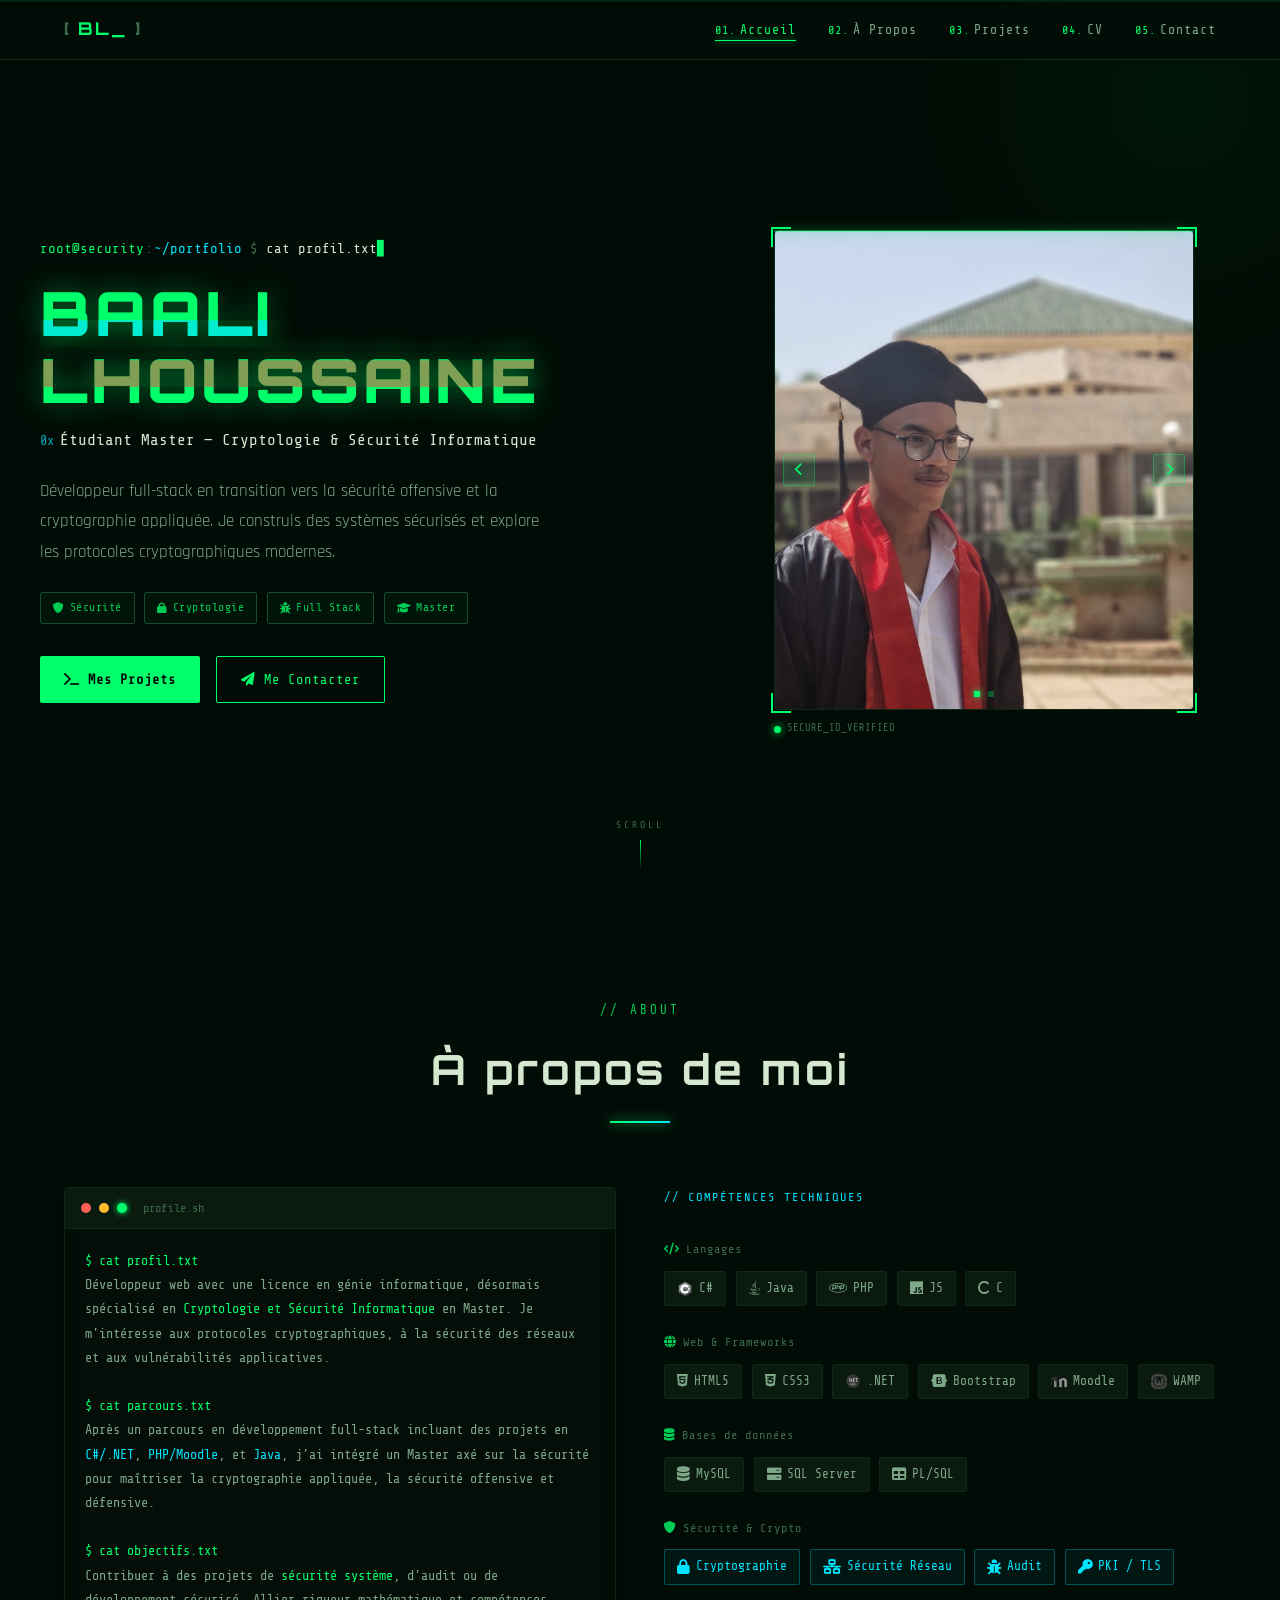
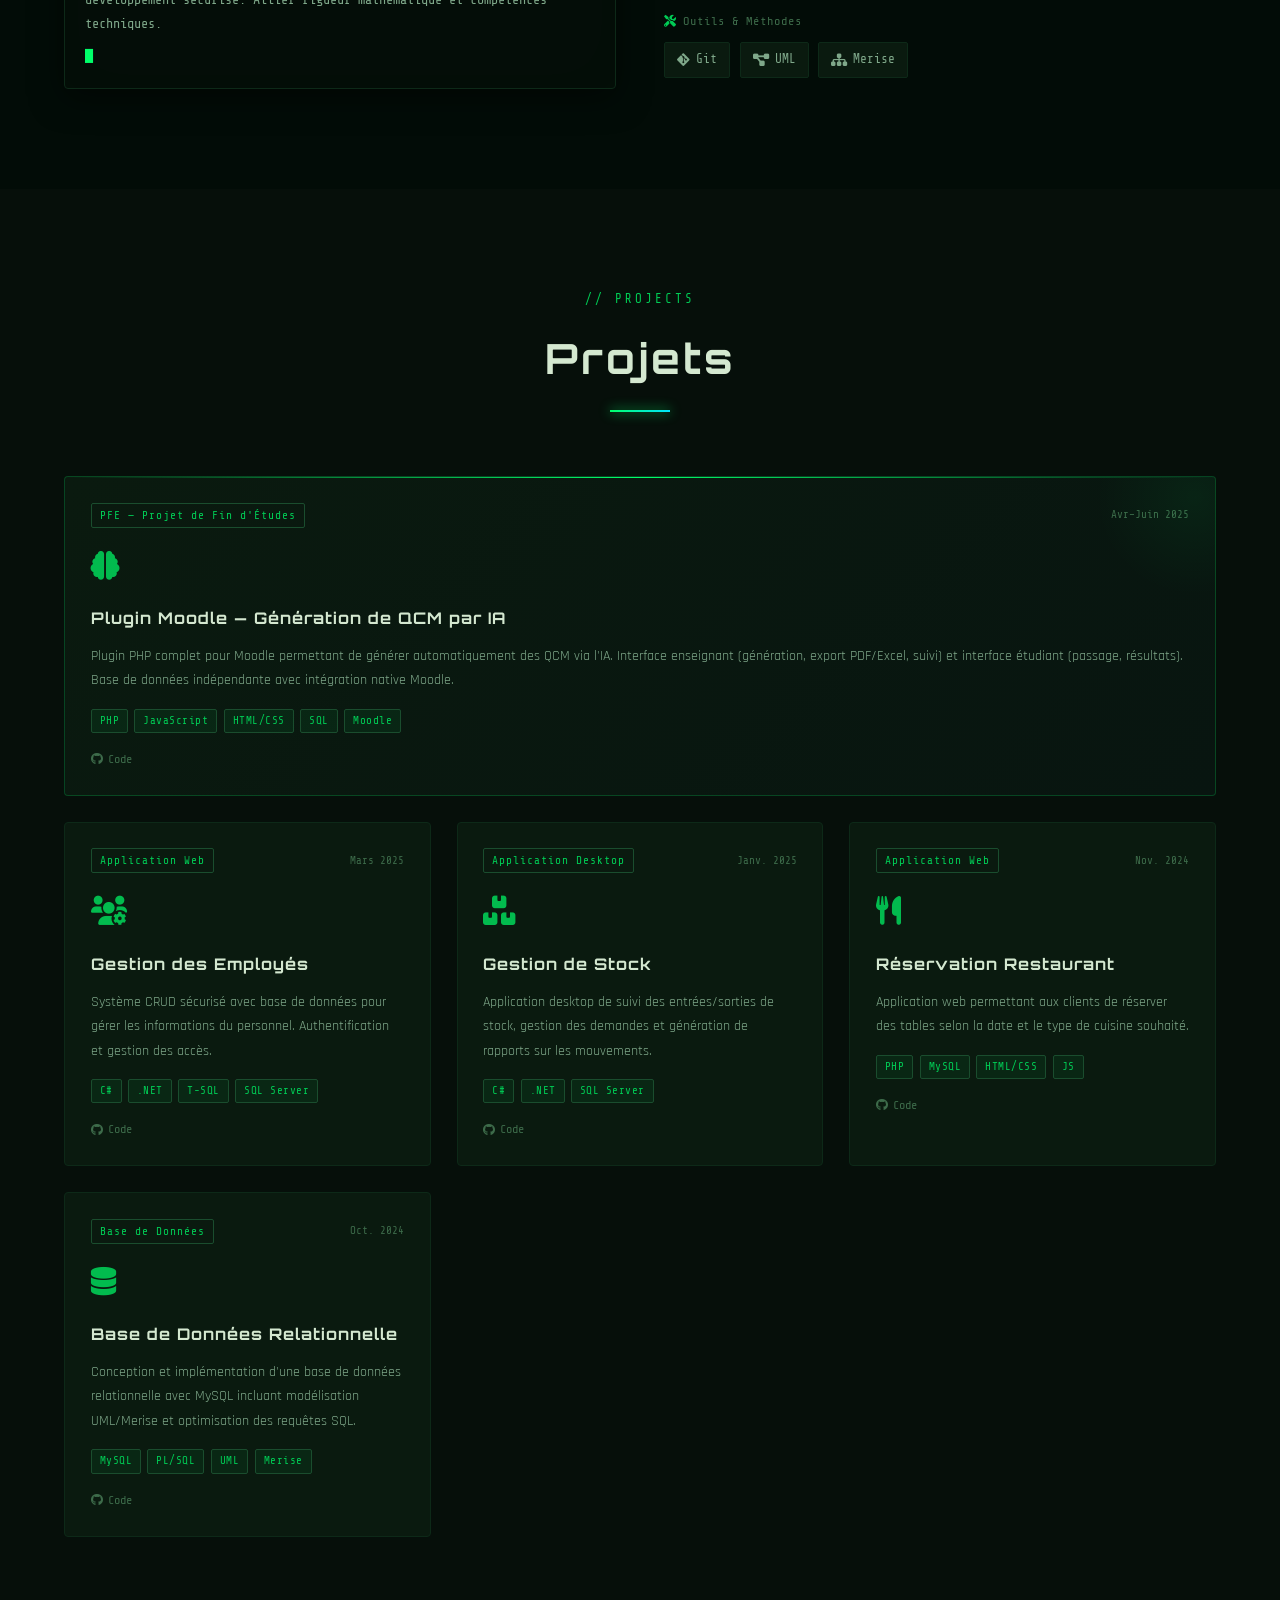
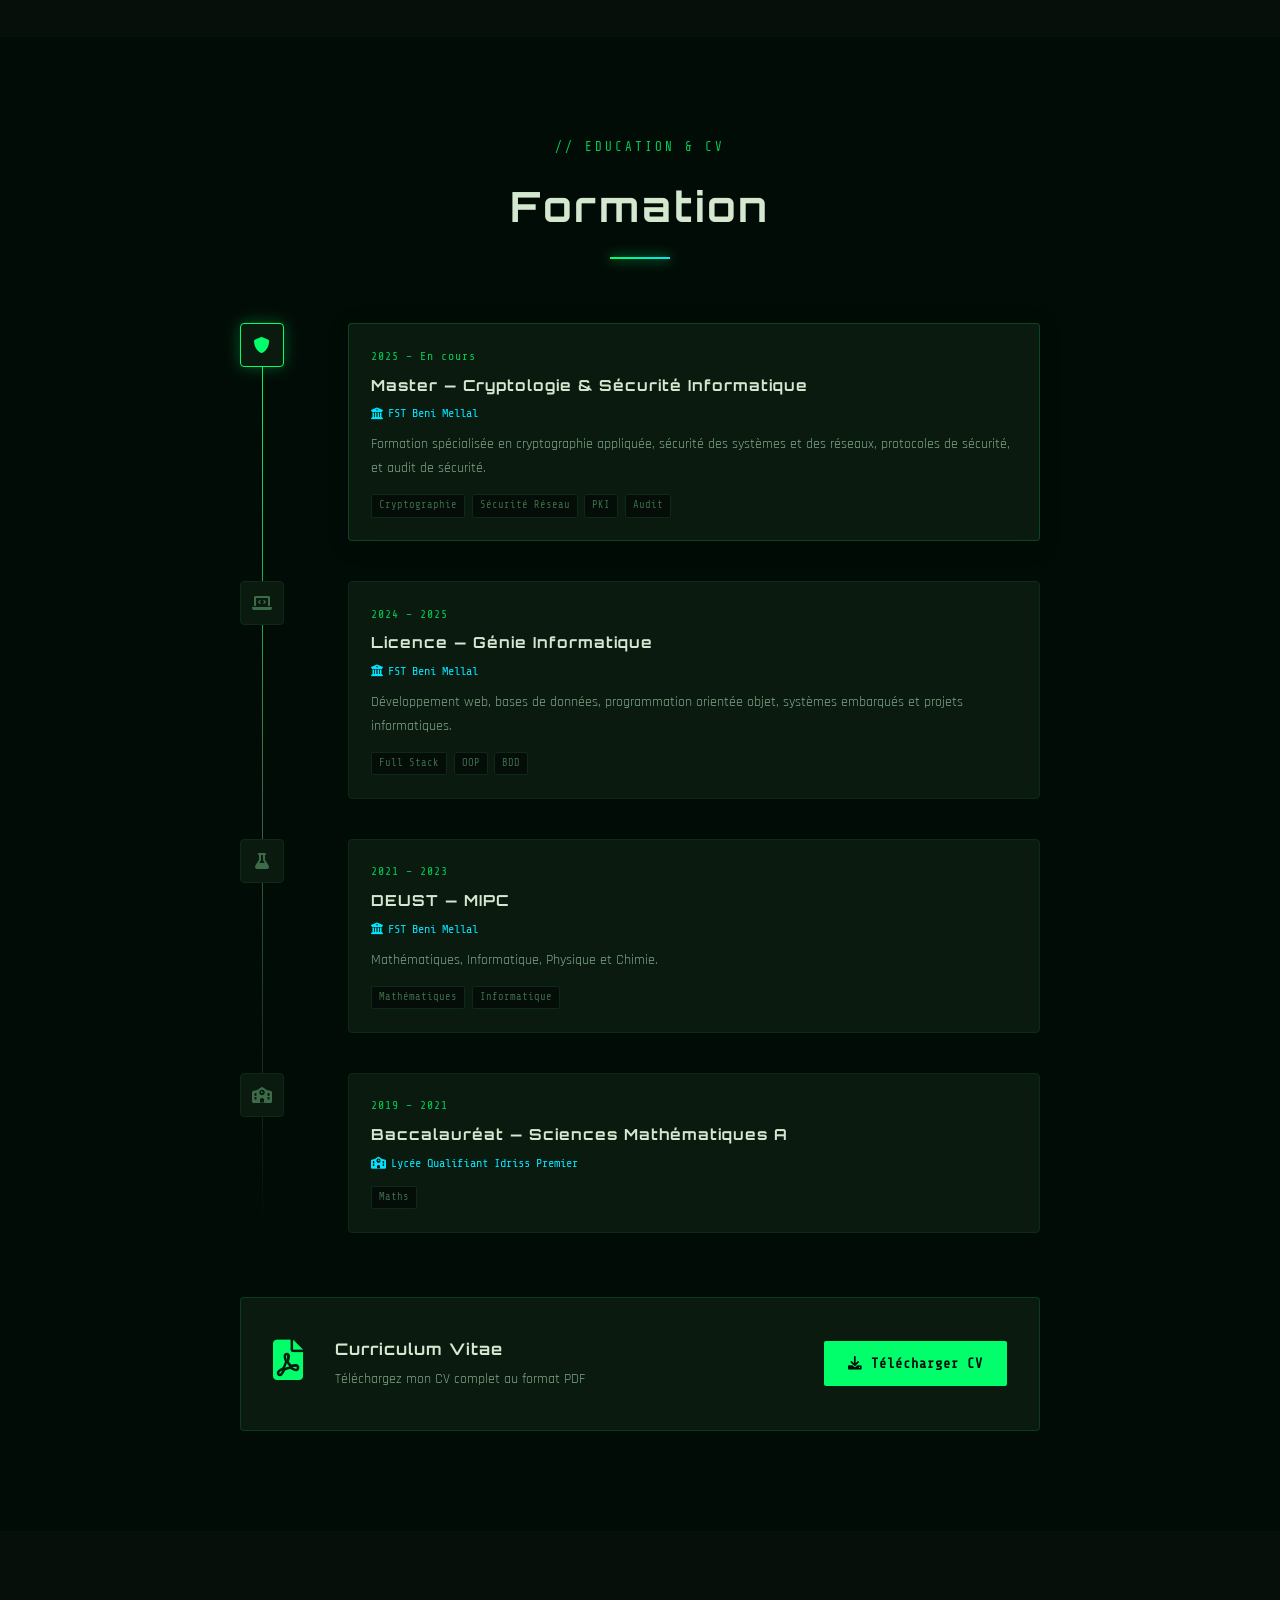
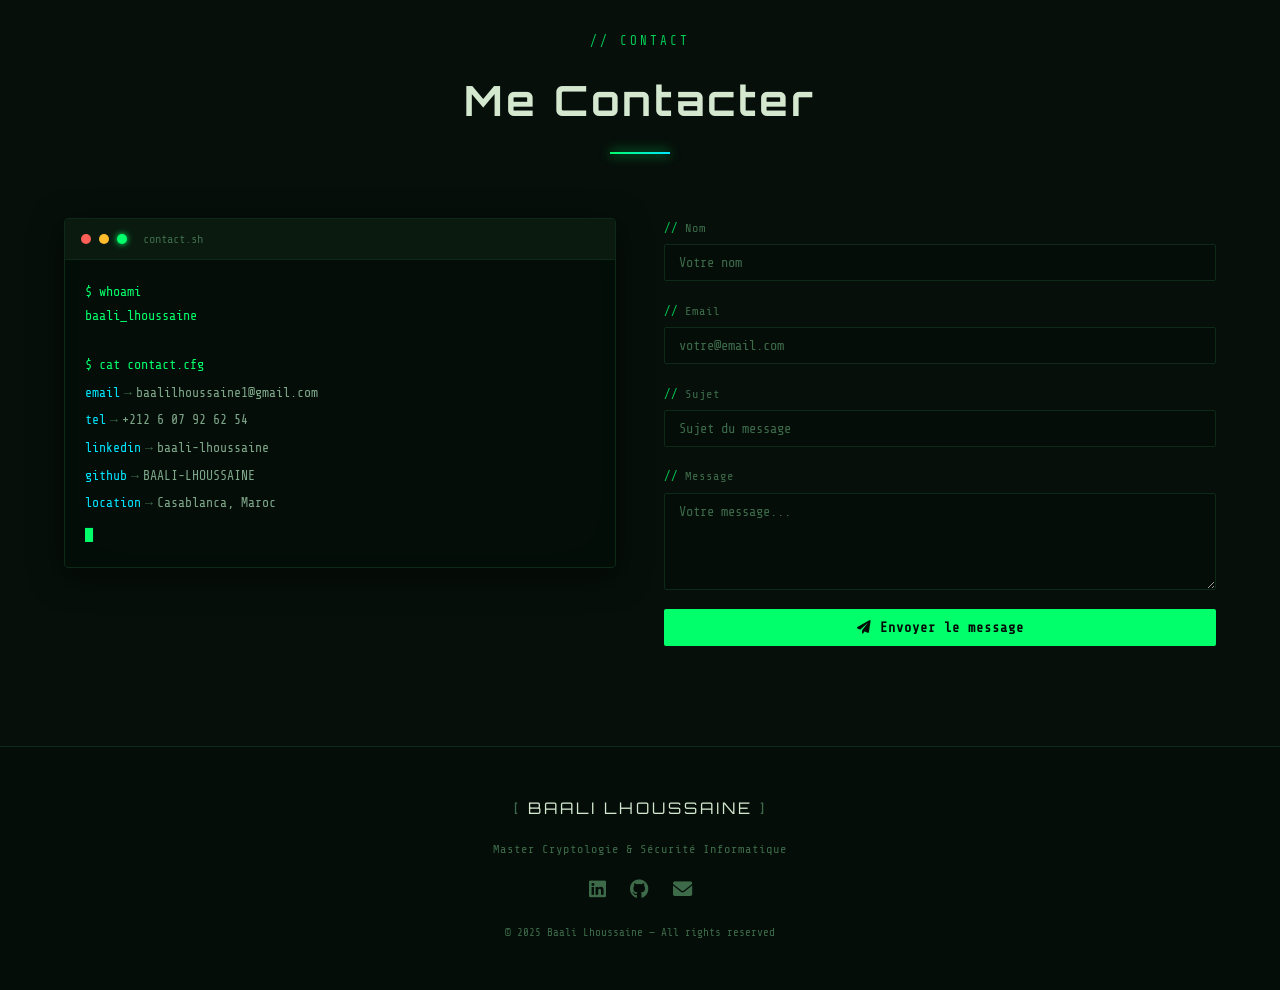
==== commit 70833a86: "cybersecurity" ====
--- a/index.html
+++ b/index.html
@@ -1,462 +1,517 @@
 <!DOCTYPE html>
 <html lang="fr">
-
 <head>
     <meta charset="UTF-8">
     <meta name="viewport" content="width=device-width, initial-scale=1.0">
-    <title>BAALI LHOUSSAINE - Développeur Web</title>
+    <title>BAALI LHOUSSAINE — Cryptologie & Sécurité Informatique</title>
     <link rel="stylesheet" href="style.css">
     <link href="https://cdnjs.cloudflare.com/ajax/libs/font-awesome/6.0.0/css/all.min.css" rel="stylesheet">
+    <link href="https://fonts.googleapis.com/css2?family=Share+Tech+Mono&family=Orbitron:wght@400;700;900&family=Rajdhani:wght@300;400;500;600;700&display=swap" rel="stylesheet">
 </head>
-
 <body>
-    <!-- Navigation -->
-    <nav class="navbar">
-        <div class="nav-container">
-            <div class="nav-logo">
-                <h2>BAALI LHOUSSAINE</h2>
-            </div>
-            <ul class="nav-menu">
-                <li><a href="#accueil" class="nav-link">Accueil</a></li>
-                <li><a href="#apropos" class="nav-link">À propos</a></li>
-                <li><a href="#projets" class="nav-link">Projets</a></li>
-                <!--<li><a href="#articles" class="nav-link">Articles</a></li>-->
-                <li><a href="#cv" class="nav-link">CV</a></li>
-                <li><a href="#contact" class="nav-link">Contact</a></li>
-            </ul>
-            <div class="hamburger">
-                <span></span>
-                <span></span>
-                <span></span>
-            </div>
-        </div>
-    </nav>
-
-    <!-- Section Accueil -->
-    <section id="accueil" class="hero">
-        <div class="hero-content">
-            <div class="hero-text">
-                <h1>Développeur Web Full Stack</h1>
-                <p class="hero-subtitle">Je partage mes connaissances en développement web et mes projets techniques</p>
-                <p class="hero-description">Passionné par le développement web, je crée des solutions innovantes et
-                    partage mon expertise à travers mes projets et articles.</p>
-                <div class="hero-buttons">
-                    <a href="#projets" class="btn btn-primary">Voir mes projets</a>
-                    <a href="#contact" class="btn btn-secondary">Me contacter</a>
-                </div>
-            </div>
-            <div class="hero-image">
+
+<!-- Matrix Canvas Background -->
+<canvas id="matrix-canvas"></canvas>
+
+<!-- Scan Line Overlay -->
+<div class="scanlines"></div>
+
+<!-- Navigation -->
+<nav class="navbar">
+    <div class="nav-container">
+        <div class="nav-logo">
+            <span class="logo-bracket">[</span>
+            <span class="logo-text">BL<span class="logo-cursor">_</span></span>
+            <span class="logo-bracket">]</span>
+        </div>
+        <ul class="nav-menu">
+            <li><a href="#accueil" class="nav-link"><span class="nav-num">01.</span>Accueil</a></li>
+            <li><a href="#apropos" class="nav-link"><span class="nav-num">02.</span>À Propos</a></li>
+            <li><a href="#projets" class="nav-link"><span class="nav-num">03.</span>Projets</a></li>
+            <li><a href="#cv" class="nav-link"><span class="nav-num">04.</span>CV</a></li>
+            <li><a href="#contact" class="nav-link"><span class="nav-num">05.</span>Contact</a></li>
+        </ul>
+        <div class="hamburger">
+            <span></span>
+            <span></span>
+            <span></span>
+        </div>
+    </div>
+</nav>
+
+<!-- Scroll Progress -->
+<div class="scroll-bar"><div class="scroll-progress" id="scrollProgress"></div></div>
+
+<!-- ===================== HERO ===================== -->
+<section id="accueil" class="hero">
+    <div class="hero-content">
+        <div class="hero-text">
+            <div class="terminal-prompt">
+                <span class="prompt-user">root@security</span><span class="prompt-sep">:</span><span class="prompt-path">~/portfolio</span><span class="prompt-dollar">$</span>
+                <span class="prompt-cmd" id="typedCmd"></span><span class="prompt-blink">▋</span>
+            </div>
+            <h1 class="hero-name glitch" data-text="BAALI LHOUSSAINE">BAALI LHOUSSAINE</h1>
+            <div class="hero-title-wrapper">
+                <span class="hex-accent">0x</span>
+                <span class="hero-title" id="heroTitle">Étudiant Master — Cryptologie & Sécurité Informatique</span>
+            </div>
+            <p class="hero-description">
+                Développeur full-stack en transition vers la sécurité offensive et la cryptographie appliquée.
+                Je construis des systèmes sécurisés et explore les protocoles cryptographiques modernes.
+            </p>
+            <div class="hero-badges">
+                <span class="badge"><i class="fas fa-shield-alt"></i> Sécurité</span>
+                <span class="badge"><i class="fas fa-lock"></i> Cryptologie</span>
+                <span class="badge"><i class="fas fa-bug"></i> Full Stack</span>
+                <span class="badge"><i class="fas fa-graduation-cap"></i> Master</span>
+            </div>
+            <div class="hero-buttons">
+                <a href="#projets" class="btn btn-primary"><i class="fas fa-terminal"></i> Mes Projets</a>
+                <a href="#contact" class="btn btn-secondary"><i class="fas fa-paper-plane"></i> Me Contacter</a>
+            </div>
+        </div>
+        <div class="hero-visual">
+            <div class="photo-frame">
+                <div class="frame-corners">
+                    <span class="corner tl"></span>
+                    <span class="corner tr"></span>
+                    <span class="corner bl"></span>
+                    <span class="corner br"></span>
+                </div>
                 <div class="photo-carousel">
                     <div class="carousel-container">
-                        <!-- Slide 1 -->
                         <div class="carousel-slide active">
                             <img src="images/im2.jpeg" alt="Photo professionnelle 1">
                         </div>
-
-                        <!-- Slide 2 -->
                         <div class="carousel-slide">
-                            <img src="images/im1.jpeg" alt="Photo professionnelle 1">
-                        </div>
-                    </div>
-
-                    <!-- Contrôles -->
-                    <button class="carousel-controls carousel-prev" id="prevBtn">
-                        <i class="fas fa-chevron-left"></i>
-                    </button>
-                    <button class="carousel-controls carousel-next" id="nextBtn">
-                        <i class="fas fa-chevron-right"></i>
-                    </button>
-
-                    <!-- Indicateurs -->
+                            <img src="images/im1.jpeg" alt="Photo professionnelle 2">
+                        </div>
+                    </div>
+                    <button class="carousel-controls carousel-prev" id="prevBtn"><i class="fas fa-chevron-left"></i></button>
+                    <button class="carousel-controls carousel-next" id="nextBtn"><i class="fas fa-chevron-right"></i></button>
                     <div class="carousel-indicators">
                         <div class="carousel-indicator active" data-slide="0"></div>
                         <div class="carousel-indicator" data-slide="1"></div>
-
-                    </div>
-                </div>
-            </div>
-        </div>
-    </section>
-
-
-    <!-- Section À propos -->
-    <section id="apropos" class="section">
-        <div class="container">
+                    </div>
+                </div>
+                <div class="scan-line-h"></div>
+                <div class="frame-status">
+                    <span class="status-dot"></span>
+                    <span class="status-text">SECURE_ID_VERIFIED</span>
+                </div>
+            </div>
+        </div>
+    </div>
+    <div class="hero-scroll-hint">
+        <span>SCROLL</span>
+        <div class="scroll-arrow"></div>
+    </div>
+</section>
+
+<!-- ===================== À PROPOS ===================== -->
+<section id="apropos" class="section">
+    <div class="container">
+        <div class="section-header">
+            <span class="section-tag">// ABOUT</span>
             <h2 class="section-title">À propos de moi</h2>
-            
-            <div class="about-content">
-                <div class="about-text">
-                    <p>Développeur web passionné avec une expertise en développement full stack, je me spécialise dans
-                        la création d'applications web robustes et performantes. Mon parcours m'a permis d'acquérir une
-                        solide expérience dans les technologies web modernes.</p>
-
-                    <center><h3>Mon parcours</h3></center>
-                    <p>Diplômé en informatique, j'ai développé mes compétences à travers divers projets académiques et
-                        personnels. Mon projet de fin d'étude, un plugin Moodle utilisant l'IA pour générer des QCM,
-                        témoigne de ma capacité à innover et à résoudre des problèmes complexes.</p>
-
-                    <center><h3>Mes objectifs</h3></center>
-                    <p>Je cherche à contribuer à des projets innovants en tant que développeur full stack, tout en
-                        continuant à apprendre et à partager mes connaissances avec la communauté.</p>
-                </div>
-            </div>
-
-            <div class="skills-grid">
-                <div class="skill-category">
-                    <h4>Langages de programmation</h4>
-                    <div class="skills">
-                        <div class="skill-icon" title="C#">
-                            <img src="images/Csharp.png" alt="C#" class="custom-icon">
-                        </div>
-                        <div class="skill-icon" title="Java">
-                            <i class="fab fa-java"></i>
-                        </div>
-                        <div class="skill-icon" title="PHP">
-                            <i class="fab fa-php"></i>
-                        </div>
-                        <div class="skill-icon" title="JavaScript">
-                            <i class="fab fa-js"></i>
-                        </div>
-                        <div class="skill-icon" title="C">
-                            <i class="fas fa-c"></i>
-                        </div>
-                    </div>
-                </div>
-
-                <div class="skill-category">
-                    <h4>Développement Web</h4>
-                    <div class="skills">
-                        <div class="skill-icon" title="HTML">
-                            <i class="fab fa-html5"></i>
-                        </div>
-                        <div class="skill-icon" title="CSS">
-                            <i class="fab fa-css3-alt"></i>
-                        </div>
-                        <div class="skill-icon" title="Bootstrap">
-                            <i class="fab fa-bootstrap"></i>
-                        </div>
-                        <div class="skill-icon" title="JavaScript">
-                            <i class="fab fa-js"></i>
-                        </div>
-                        <div class="skill-icon" title="PHP">
-                            <i class="fab fa-php"></i>
-                        </div>
-                    </div>
-                </div>
-
-                <div class="skill-category">
-                    <h4>Base de données</h4>
-                    <div class="skills">
-                        <div class="skill-icon" title="MySQL">
-                            <i class="fas fa-database"></i>
-                        </div>
-                        <div class="skill-icon" title="SQL Server">
-                            <i class="fas fa-server"></i>
-                        </div>
-                        <!--
-                        <div class="skill-icon" title="T-SQL">
-                            <i class="fas fa-table"></i>
-                        </div>
-                        <div class="skill-icon" title="PL/SQL">
-                            <i class="fas fa-database"></i>
-                        </div>
-                        -->
-                    </div>
-                </div>
-
-                <div class="skill-category">
-                    <h4>Frameworks & plateformes</h4>
-                    <div class="skills">
-                        <div class="skill-icon" title=".NET">
-                            <img src="images/NET.png" alt=".NET" class="custom-icon">
-                        </div>
-                        <div class="skill-icon" title="JEE">
-                            <i class="fab fa-java"></i>
-                        </div>
-                        <div class="skill-icon" title="Moodle">
-                            <img src="images/moodle.png" alt="Moodle" class="custom-icon">
-                        </div>
-                    </div>
-                </div>
-
-                <div class="skill-category">
-                    <h4>Modélisation</h4>
-                    <div class="skills">
-                        <div class="skill-icon" title="UML">
-                            <i class="fas fa-project-diagram"></i>
-                        </div>
-                        <div class="skill-icon" title="Merise">
-                            <i class="fas fa-sitemap"></i>
-                        </div>
-                    </div>
-                </div>
-
-                <div class="skill-category">
-                    <h4>Gestion de projet</h4>
-                    <div class="skills">
-                        <div class="skill-icon" title="GanttProject">
-                            <i class="fas fa-tasks"></i>
-                        </div>
-                        <div class="skill-icon" title="Travail en équipe">
-                            <i class="fas fa-users"></i>
-                        </div>
-                        <div class="skill-icon" title="Git/GitHub">
-                            <i class="fab fa-git-alt"></i>
-                        </div>
-                    </div>
-                </div>
-
-                <div class="skill-category">
-                    <h4>Déploiement</h4>
-                    <div class="skills">
-                        <div class="skill-icon" title="Netlify">
-                            <i class="fas fa-cloud-upload-alt"></i>
-                        </div>
-                        <div class="skill-icon" title="WampServer">
-                            <img src="images/wamp.png" alt="WampServer" class="custom-icon">
-                        </div>
-                        <!--<div class="skill-icon" title="Moodle local">
-                            <img src="images/moodle.png" alt="Moodle" class="custom-icon">
-                        </div>-->
-                    </div>
-                </div>
-            </div>
-        </div>
-    </section>
-
-    <!-- Section Projets -->
-    <section id="projets" class="section bg-light">
-        <div class="container">
-            <h2 class="section-title">Mes Projets</h2>
-            <div class="projects-grid">
-                <div class="project-card">
-                    <div class="project-header">
-                        <h3>🔹 Application web de gestion des employés</h3>
-                        <div class="project-links">
-                            <a href="https://github.com/BAALI-LHOUSSAINE" class="project-link"><i
-                                    class="fab fa-github"></i></a>
-                            <a href="https://linkedin.com/in/BAALI-LHOUSSAINE" class="project-link"><i
-                                    class="fas fa-external-link-alt"></i></a>
-                        </div>
-                    </div>
-                    <p class="project-description">Système complet de gestion des employés avec opérations CRUD (Create,
-                        Read, Update, Delete) pour une administration efficace des ressources humaines.</p>
-                    <div class="project-tech">
-                        <span class="tech-tag">JEE</span>
-                        <span class="tech-tag">CSS</span>
-                        <span class="tech-tag">JavaScript</span>
-                        <span class="tech-tag">MySQL</span>
-                    </div>
-                </div>
-
-                <div class="project-card">
-                    <div class="project-header">
-                        <h3>🔹 Application web de réservation des tables</h3>
-                        <div class="project-links">
-                            <a href="https://github.com/BAALI-LHOUSSAINE" class="project-link"><i
-                                    class="fab fa-github"></i></a>
-                            <a href="https://linkedin.com/in/BAALI-LHOUSSAINE" class="project-link"><i
-                                    class="fas fa-external-link-alt"></i></a>
-                        </div>
-                    </div>
-                    <p class="project-description">Plateforme de réservation en ligne pour restaurant avec gestion des
-                        dates, heures, nombre de personnes et disponibilité des tables en temps réel.</p>
-                    <div class="project-tech">
-                        <span class="tech-tag">HTML</span>
-                        <span class="tech-tag">CSS</span>
-                        <span class="tech-tag">PHP</span>
-                        <span class="tech-tag">JavaScript</span>
-                        <span class="tech-tag">MySQL</span>
-                    </div>
-                </div>
-
-                <div class="project-card">
-                    <div class="project-header">
-                        <h3>🔹 Application Desktop de gestion de stock</h3>
-                        <div class="project-links">
-                            <a href="https://github.com/BAALI-LHOUSSAINE" class="project-link"><i
-                                    class="fab fa-github"></i></a>
-                            <a href="https://linkedin.com/in/BAALI-LHOUSSAINE" class="project-link"><i
-                                    class="fas fa-external-link-alt"></i></a>
-                        </div>
-                    </div>
-                    <p class="project-description">Solution complète pour le suivi des produits, gestion des entrées et
-                        sorties, ajout de demandes, avec alertes automatiques pour les niveaux de stock critiques.</p>
-                    <div class="project-tech">
-                        <span class="tech-tag">C#</span>
-                        <span class="tech-tag">.NET</span>
-                        <span class="tech-tag">T-SQL</span>
-                        <span class="tech-tag">SQL Server</span>
-                    </div>
-                </div>
-
-                <div class="project-card featured">
-                    <div class="project-header">
-                        <h3>🔹 Plugin Moodle IA - Projet de fin d'étude</h3>
-                        <div class="project-links">
-                            <a href="https://github.com/BAALI-LHOUSSAINE" class="project-link"><i
-                                    class="fab fa-github"></i></a>
-                            <a href="https://linkedin.com/in/BAALI-LHOUSSAINE" class="project-link"><i
-                                    class="fas fa-external-link-alt"></i></a>
-                        </div>
-                    </div>
-                    <p class="project-description">Plugin Moodle innovant utilisant l'IA pour générer automatiquement
-                        des QCM. Interface double : enseignant (génération, export PDF/Excel, suivi) et étudiant
-                        (passage, résultats). Base de données indépendante avec interface native Moodle.</p>
-                    <div class="project-tech">
-                        <span class="tech-tag">PHP</span>
-                        <span class="tech-tag">JavaScript</span>
-                        <span class="tech-tag">HTML</span>
-                        <span class="tech-tag">CSS</span>
-                        <span class="tech-tag">SQL</span>
-                        <span class="tech-tag">Moodle</span>
-                    </div>
-                </div>
-            </div>
-        </div>
-    </section>
-
-    <!-- Section Articles -->
-    <!--
-    <section id="articles" class="section">
-        <div class="container">
-            <h2 class="section-title">Articles & Blog</h2>
-            <div class="articles-grid">
-                <article class="article-card">
-                    <div class="article-meta">
-                        <span class="article-date">15 Janvier 2025</span>
-                        <span class="article-category">Déploiement</span>
-                    </div>
-                    <h3>Comment j'ai déployé ce site sur Netlify</h3>
-                    <p>Guide complet pour déployer un site web statique sur Netlify avec intégration Git et formulaires
-                        de contact.</p>
-                    <a href="" class="read-more">Lire l'article →</a>
-                </article>
-
-                <article class="article-card">
-                    <div class="article-meta">
-                        <span class="article-date">10 Janvier 2025</span>
-                        <span class="article-category">Projet</span>
-                    </div>
-                    <h3>Présentation de mon plugin Moodle IA (PFE)</h3>
-                    <p>Retour d'expérience sur le développement d'un plugin Moodle utilisant l'IA pour générer des QCM
-                        automatiquement.</p>
-                    <a href="" class="read-more">Lire l'article →</a>
-                </article>
-
-                <article class="article-card">
-                    <div class="article-meta">
-                        <span class="article-date">5 Janvier 2025</span>
-                        <span class="article-category">Tutoriel</span>
-                    </div>
-                    <h3>Gérer un CRUD en PHP/MySQL</h3>
-                    <p>Tutoriel détaillé pour créer un système CRUD complet avec PHP et MySQL, bonnes pratiques
-                        incluses.</p>
-                    <a href="" class="read-more">Lire l'article →</a>
-                </article>
-            </div>
-        </div>
-    </section>
--->
-
-    <!-- Section CV -->
-   <!-- <section id="cv" class="section bg-light">
-        <div class="container">
-            <h2 class="section-title">Mon CV</h2>
-            <div class="cv-content">
-                <div class="cv-preview">
-                    <div class="cv-icon">
-                        <i class="fas fa-file-pdf"></i>
-                    </div>
-                    <div class="cv-info">
-                        <h3>Curriculum Vitae</h3>
-                        <p>Téléchargez mon CV complet au format PDF pour découvrir mon parcours détaillé, mes
-                            expériences et mes compétences.</p>
-                    </div>
-                </div>
-                <a href="CV.pdf" download class="btn btn-primary">
-                    <i class="fas fa-download"></i> Télécharger mon CV
-                </a>
-            </div>
-        </div>
-    </section>
--->
-    <!-- Section Contact -->
-    <section id="contact" class="section">
-        <div class="container">
+            <div class="title-line"></div>
+        </div>
+
+        <div class="about-grid">
+            <div class="about-text-block">
+                <div class="terminal-box">
+                    <div class="terminal-header">
+                        <span class="t-dot red"></span>
+                        <span class="t-dot yellow"></span>
+                        <span class="t-dot green"></span>
+                        <span class="t-title">profile.sh</span>
+                    </div>
+                    <div class="terminal-body">
+                        <p><span class="t-cmd">$ cat profil.txt</span></p>
+                        <p class="t-out">Développeur web avec une licence en génie informatique, désormais spécialisé en <span class="t-green">Cryptologie et Sécurité Informatique</span> en Master. Je m'intéresse aux protocoles cryptographiques, à la sécurité des réseaux et aux vulnérabilités applicatives.</p>
+                        <br>
+                        <p><span class="t-cmd">$ cat parcours.txt</span></p>
+                        <p class="t-out">Après un parcours en développement full-stack incluant des projets en <span class="t-cyan">C#/.NET</span>, <span class="t-cyan">PHP/Moodle</span>, et <span class="t-cyan">Java</span>, j'ai intégré un Master axé sur la sécurité pour maîtriser la cryptographie appliquée, la sécurité offensive et défensive.</p>
+                        <br>
+                        <p><span class="t-cmd">$ cat objectifs.txt</span></p>
+                        <p class="t-out">Contribuer à des projets de <span class="t-green">sécurité système</span>, d'audit ou de développement sécurisé. Allier rigueur mathématique et compétences techniques.</p>
+                        <p class="t-prompt">█</p>
+                    </div>
+                </div>
+            </div>
+
+            <div class="skills-block">
+                <div class="skills-section-label">// COMPÉTENCES TECHNIQUES</div>
+
+                <div class="skill-group">
+                    <div class="sg-label"><i class="fas fa-code"></i> Langages</div>
+                    <div class="skills-row">
+                        <div class="skill-chip" title="C#"><img src="images/Csharp.png" alt="C#"><span>C#</span></div>
+                        <div class="skill-chip" title="Java"><i class="fab fa-java"></i><span>Java</span></div>
+                        <div class="skill-chip" title="PHP"><i class="fab fa-php"></i><span>PHP</span></div>
+                        <div class="skill-chip" title="JavaScript"><i class="fab fa-js"></i><span>JS</span></div>
+                        <div class="skill-chip" title="C"><i class="fas fa-c"></i><span>C</span></div>
+                    </div>
+                </div>
+
+                <div class="skill-group">
+                    <div class="sg-label"><i class="fas fa-globe"></i> Web & Frameworks</div>
+                    <div class="skills-row">
+                        <div class="skill-chip"><i class="fab fa-html5"></i><span>HTML5</span></div>
+                        <div class="skill-chip"><i class="fab fa-css3-alt"></i><span>CSS3</span></div>
+                        <div class="skill-chip"><img src="images/NET.png" alt=".NET"><span>.NET</span></div>
+                        <div class="skill-chip"><i class="fab fa-bootstrap"></i><span>Bootstrap</span></div>
+                        <div class="skill-chip"><img src="images/moodle.png" alt="Moodle"><span>Moodle</span></div>
+                        <div class="skill-chip"><img src="images/wamp.png" alt="Wamp"><span>WAMP</span></div>
+                    </div>
+                </div>
+
+                <div class="skill-group">
+                    <div class="sg-label"><i class="fas fa-database"></i> Bases de données</div>
+                    <div class="skills-row">
+                        <div class="skill-chip"><i class="fas fa-database"></i><span>MySQL</span></div>
+                        <div class="skill-chip"><i class="fas fa-server"></i><span>SQL Server</span></div>
+                        <div class="skill-chip"><i class="fas fa-table"></i><span>PL/SQL</span></div>
+                    </div>
+                </div>
+
+                <div class="skill-group">
+                    <div class="sg-label"><i class="fas fa-shield-alt"></i> Sécurité & Crypto</div>
+                    <div class="skills-row">
+                        <div class="skill-chip new"><i class="fas fa-lock"></i><span>Cryptographie</span></div>
+                        <div class="skill-chip new"><i class="fas fa-network-wired"></i><span>Sécurité Réseau</span></div>
+                        <div class="skill-chip new"><i class="fas fa-bug"></i><span>Audit</span></div>
+                        <div class="skill-chip new"><i class="fas fa-key"></i><span>PKI / TLS</span></div>
+                    </div>
+                </div>
+
+                <div class="skill-group">
+                    <div class="sg-label"><i class="fas fa-tools"></i> Outils & Méthodes</div>
+                    <div class="skills-row">
+                        <div class="skill-chip"><i class="fab fa-git-alt"></i><span>Git</span></div>
+                        <div class="skill-chip"><i class="fas fa-project-diagram"></i><span>UML</span></div>
+                        <div class="skill-chip"><i class="fas fa-sitemap"></i><span>Merise</span></div>
+                    </div>
+                </div>
+
+
+            </div>
+        </div>
+    </div>
+</section>
+
+<!-- ===================== PROJETS ===================== -->
+<section id="projets" class="section section-dark">
+    <div class="container">
+        <div class="section-header">
+            <span class="section-tag">// PROJECTS</span>
+            <h2 class="section-title">Projets</h2>
+            <div class="title-line"></div>
+        </div>
+
+        <div class="projects-grid">
+
+            <!-- PFE - Featured -->
+            <div class="project-card featured-card">
+                <div class="card-glow"></div>
+                <div class="card-top-bar">
+                    <span class="card-tag">PFE — Projet de Fin d'Études</span>
+                    <span class="card-date">Avr–Juin 2025</span>
+                </div>
+                <div class="card-icon"><i class="fas fa-brain"></i></div>
+                <h3>Plugin Moodle — Génération de QCM par IA</h3>
+                <p class="card-desc">Plugin PHP complet pour Moodle permettant de générer automatiquement des QCM via l'IA. Interface enseignant (génération, export PDF/Excel, suivi) et interface étudiant (passage, résultats). Base de données indépendante avec intégration native Moodle.</p>
+                <div class="card-tech">
+                    <span class="tech">PHP</span>
+                    <span class="tech">JavaScript</span>
+                    <span class="tech">HTML/CSS</span>
+                    <span class="tech">SQL</span>
+                    <span class="tech">Moodle</span>
+                </div>
+                <div class="card-links">
+                    <a href="https://github.com/BAALI-LHOUSSAINE" class="card-link" target="_blank"><i class="fab fa-github"></i> Code</a>
+                </div>
+            </div>
+
+            <!-- Gestion Employés -->
+            <div class="project-card">
+                <div class="card-top-bar">
+                    <span class="card-tag">Application Web</span>
+                    <span class="card-date">Mars 2025</span>
+                </div>
+                <div class="card-icon"><i class="fas fa-users-cog"></i></div>
+                <h3>Gestion des Employés</h3>
+                <p class="card-desc">Système CRUD sécurisé avec base de données pour gérer les informations du personnel. Authentification et gestion des accès.</p>
+                <div class="card-tech">
+                    <span class="tech">C#</span>
+                    <span class="tech">.NET</span>
+                    <span class="tech">T-SQL</span>
+                    <span class="tech">SQL Server</span>
+                </div>
+                <div class="card-links">
+                    <a href="https://github.com/BAALI-LHOUSSAINE" class="card-link" target="_blank"><i class="fab fa-github"></i> Code</a>
+                </div>
+            </div>
+
+            <!-- Gestion Stock -->
+            <div class="project-card">
+                <div class="card-top-bar">
+                    <span class="card-tag">Application Desktop</span>
+                    <span class="card-date">Janv. 2025</span>
+                </div>
+                <div class="card-icon"><i class="fas fa-boxes"></i></div>
+                <h3>Gestion de Stock</h3>
+                <p class="card-desc">Application desktop de suivi des entrées/sorties de stock, gestion des demandes et génération de rapports sur les mouvements.</p>
+                <div class="card-tech">
+                    <span class="tech">C#</span>
+                    <span class="tech">.NET</span>
+                    <span class="tech">SQL Server</span>
+                </div>
+                <div class="card-links">
+                    <a href="https://github.com/BAALI-LHOUSSAINE" class="card-link" target="_blank"><i class="fab fa-github"></i> Code</a>
+                </div>
+            </div>
+
+            <!-- Réservation Restaurant -->
+            <div class="project-card">
+                <div class="card-top-bar">
+                    <span class="card-tag">Application Web</span>
+                    <span class="card-date">Nov. 2024</span>
+                </div>
+                <div class="card-icon"><i class="fas fa-utensils"></i></div>
+                <h3>Réservation Restaurant</h3>
+                <p class="card-desc">Application web permettant aux clients de réserver des tables selon la date et le type de cuisine souhaité.</p>
+                <div class="card-tech">
+                    <span class="tech">PHP</span>
+                    <span class="tech">MySQL</span>
+                    <span class="tech">HTML/CSS</span>
+                    <span class="tech">JS</span>
+                </div>
+                <div class="card-links">
+                    <a href="https://github.com/BAALI-LHOUSSAINE" class="card-link" target="_blank"><i class="fab fa-github"></i> Code</a>
+                </div>
+            </div>
+
+            <!-- BDD Relationnelle -->
+            <div class="project-card">
+                <div class="card-top-bar">
+                    <span class="card-tag">Base de Données</span>
+                    <span class="card-date">Oct. 2024</span>
+                </div>
+                <div class="card-icon"><i class="fas fa-database"></i></div>
+                <h3>Base de Données Relationnelle</h3>
+                <p class="card-desc">Conception et implémentation d'une base de données relationnelle avec MySQL incluant modélisation UML/Merise et optimisation des requêtes SQL.</p>
+                <div class="card-tech">
+                    <span class="tech">MySQL</span>
+                    <span class="tech">PL/SQL</span>
+                    <span class="tech">UML</span>
+                    <span class="tech">Merise</span>
+                </div>
+                <div class="card-links">
+                    <a href="https://github.com/BAALI-LHOUSSAINE" class="card-link" target="_blank"><i class="fab fa-github"></i> Code</a>
+                </div>
+            </div>
+
+        </div>
+    </div>
+</section>
+
+<!-- ===================== FORMATION ===================== -->
+<section id="cv" class="section">
+    <div class="container">
+        <div class="section-header">
+            <span class="section-tag">// EDUCATION & CV</span>
+            <h2 class="section-title">Formation</h2>
+            <div class="title-line"></div>
+        </div>
+
+        <div class="timeline">
+
+            <div class="timeline-item active-item">
+                <div class="tl-dot"><i class="fas fa-shield-alt"></i></div>
+                <div class="tl-line"></div>
+                <div class="tl-card">
+                    <div class="tl-year">2025 – En cours</div>
+                    <h3>Master — Cryptologie & Sécurité Informatique</h3>
+                    <div class="tl-school"><i class="fas fa-university"></i> FST Beni Mellal</div>
+                    <p>Formation spécialisée en cryptographie appliquée, sécurité des systèmes et des réseaux, protocoles de sécurité, et audit de sécurité.</p>
+                    <div class="tl-tags">
+                        <span>Cryptographie</span><span>Sécurité Réseau</span><span>PKI</span><span>Audit</span>
+                    </div>
+                </div>
+            </div>
+
+            <div class="timeline-item">
+                <div class="tl-dot"><i class="fas fa-laptop-code"></i></div>
+                <div class="tl-line"></div>
+                <div class="tl-card">
+                    <div class="tl-year">2024 – 2025</div>
+                    <h3>Licence — Génie Informatique</h3>
+                    <div class="tl-school"><i class="fas fa-university"></i> FST Beni Mellal</div>
+                    <p>Développement web, bases de données, programmation orientée objet, systèmes embarqués et projets informatiques.</p>
+                    <div class="tl-tags">
+                        <span>Full Stack</span><span>OOP</span><span>BDD</span>
+                    </div>
+                </div>
+            </div>
+
+            <div class="timeline-item">
+                <div class="tl-dot"><i class="fas fa-flask"></i></div>
+                <div class="tl-line"></div>
+                <div class="tl-card">
+                    <div class="tl-year">2021 – 2023</div>
+                    <h3>DEUST — MIPC</h3>
+                    <div class="tl-school"><i class="fas fa-university"></i> FST Beni Mellal</div>
+                    <p>Mathématiques, Informatique, Physique et Chimie.</p>
+                    <div class="tl-tags">
+                        <span>Mathématiques</span><span>Informatique</span>
+                    </div>
+                </div>
+            </div>
+
+            <div class="timeline-item">
+                <div class="tl-dot"><i class="fas fa-school"></i></div>
+                <div class="tl-line last"></div>
+                <div class="tl-card">
+                    <div class="tl-year">2019 – 2021</div>
+                    <h3>Baccalauréat — Sciences Mathématiques A</h3>
+                    <div class="tl-school"><i class="fas fa-school"></i> Lycée Qualifiant Idriss Premier</div>
+                    <p></p>
+                    <div class="tl-tags">
+                        <span>Maths</span>
+                    </div>
+                </div>
+            </div>
+
+        </div>
+
+        <!-- CV Download -->
+        <div class="cv-download-block">
+            <div class="cv-download-inner">
+                <div class="cv-icon-wrap"><i class="fas fa-file-pdf"></i></div>
+                <div>
+                    <h3>Curriculum Vitae</h3>
+                    <p>Téléchargez mon CV complet au format PDF</p>
+                </div>
+                <a href="CV.pdf" download class="btn btn-primary"><i class="fas fa-download"></i> Télécharger CV</a>
+            </div>
+        </div>
+    </div>
+</section>
+
+<!-- ===================== CONTACT ===================== -->
+<section id="contact" class="section section-dark">
+    <div class="container">
+        <div class="section-header">
+            <span class="section-tag">// CONTACT</span>
             <h2 class="section-title">Me Contacter</h2>
-            <div class="contact-content">
-                <div class="contact-info">
-                    <h3>Parlons de vos projets</h3>
-                    <p>N'hésitez pas à me contacter pour discuter de vos projets ou pour toute collaboration. Je serais
-                        ravi d'échanger avec vous.</p>
-                    <div class="contact-methods">
-                        <div class="contact-method">
-                            <i class="fas fa-envelope"></i>
-                            <span>baalilhoussaine1@gmail.com</span>
-                        </div>
-                        <div class="contact-method">
-                            <i class="fas fa-phone"></i>
-                            <span>+212 6 07 92 62 54</span>
-                        </div>
-                        <div class="contact-method">
-                            <i class="fab fa-linkedin"></i>
-                            <span>linkedin.com/in/baali-lhoussaine</span>
-                        </div>
-                    </div>
-                </div>
+            <div class="title-line"></div>
+        </div>
+
+        <div class="contact-grid">
+            <div class="contact-info-block">
+                <div class="terminal-box">
+                    <div class="terminal-header">
+                        <span class="t-dot red"></span>
+                        <span class="t-dot yellow"></span>
+                        <span class="t-dot green"></span>
+                        <span class="t-title">contact.sh</span>
+                    </div>
+                    <div class="terminal-body">
+                        <p><span class="t-cmd">$ whoami</span></p>
+                        <p class="t-out t-green">baali_lhoussaine</p>
+                        <br>
+                        <p><span class="t-cmd">$ cat contact.cfg</span></p>
+                        <div class="contact-entry">
+                            <span class="c-key">email</span><span class="c-sep"> → </span>
+                            <a href="mailto:baalilhoussaine1@gmail.com" class="c-val">baalilhoussaine1@gmail.com</a>
+                        </div>
+                        <div class="contact-entry">
+                            <span class="c-key">tel</span><span class="c-sep"> → </span>
+                            <span class="c-val">+212 6 07 92 62 54</span>
+                        </div>
+                        <div class="contact-entry">
+                            <span class="c-key">linkedin</span><span class="c-sep"> → </span>
+                            <a href="https://linkedin.com/in/baali-lhoussaine" target="_blank" class="c-val">baali-lhoussaine</a>
+                        </div>
+                        <div class="contact-entry">
+                            <span class="c-key">github</span><span class="c-sep"> → </span>
+                            <a href="https://github.com/BAALI-LHOUSSAINE" target="_blank" class="c-val">BAALI-LHOUSSAINE</a>
+                        </div>
+                        <div class="contact-entry">
+                            <span class="c-key">location</span><span class="c-sep"> → </span>
+                            <span class="c-val">Casablanca, Maroc</span>
+                        </div>
+                        <p class="t-prompt">█</p>
+                    </div>
+                </div>
+            </div>
+
+            <div class="contact-form-block">
                 <form class="contact-form" name="contact" method="POST" data-netlify="true">
                     <input type="hidden" name="form-name" value="contact">
                     <div class="form-group">
-                        <label for="name">Nom *</label>
-                        <input type="text" id="name" name="name" required>
+                        <label for="name"><span class="label-prefix">// </span>Nom</label>
+                        <input type="text" id="name" name="name" placeholder="Votre nom" required>
                     </div>
                     <div class="form-group">
-                        <label for="email">Email *</label>
-                        <input type="email" id="email" name="email" required>
+                        <label for="email"><span class="label-prefix">// </span>Email</label>
+                        <input type="email" id="email" name="email" placeholder="votre@email.com" required>
                     </div>
                     <div class="form-group">
-                        <label for="subject">Sujet *</label>
-                        <input type="text" id="subject" name="subject" required>
+                        <label for="subject"><span class="label-prefix">// </span>Sujet</label>
+                        <input type="text" id="subject" name="subject" placeholder="Sujet du message" required>
                     </div>
                     <div class="form-group">
-                        <label for="message">Message *</label>
-                        <textarea id="message" name="message" rows="5" required></textarea>
-                    </div>
-                    <button type="submit" class="btn btn-primary">Envoyer le message</button>
+                        <label for="message"><span class="label-prefix">// </span>Message</label>
+                        <textarea id="message" name="message" rows="5" placeholder="Votre message..." required></textarea>
+                    </div>
+                    <button type="submit" class="btn btn-primary full-width">
+                        <i class="fas fa-paper-plane"></i> Envoyer le message
+                    </button>
                 </form>
             </div>
         </div>
-    </section>
-
-    <!-- Footer -->
-    <footer class="footer">
-        <div class="container">
-            <div class="footer-content">
-                <div class="footer-info">
-                    <h3>BAALI LHOUSSAINE</h3>
-                    <p>Développeur Web Full Stack</p>
-                </div>
-                <div class="footer-links">
-                    <a href="https://linkedin.com/in/BAALI-LHOUSSAINE" target="_blank">
-                        <i class="fab fa-linkedin"></i>
-                    </a>
-                    <a href="https://github.com/BAALI-LHOUSSAINE" target="_blank">
-                        <i class="fab fa-github"></i>
-                    </a>
-                </div>
-                <div class="footer-contact">
-                    <p>baalilhoussaine1@gmail.com</p>
-                    <p>+212 6 07 92 62 54</p>
-                </div>
-            </div>
-            <div class="footer-bottom">
-                <p>&copy; 2025 BAALI LHOUSSAINE. Tous droits réservés.</p>
-            </div>
-        </div>
-    </footer>
-
-    <script src="script.js"></script>
+    </div>
+</section>
+
+<!-- Footer -->
+<footer class="footer">
+    <div class="container">
+        <div class="footer-inner">
+            <div class="footer-logo">
+                <span class="logo-bracket">[</span>
+                <span>BAALI LHOUSSAINE</span>
+                <span class="logo-bracket">]</span>
+            </div>
+            <p class="footer-tagline">Master Cryptologie & Sécurité Informatique</p>
+            <div class="footer-socials">
+                <a href="https://linkedin.com/in/baali-lhoussaine" target="_blank"><i class="fab fa-linkedin"></i></a>
+                <a href="https://github.com/BAALI-LHOUSSAINE" target="_blank"><i class="fab fa-github"></i></a>
+                <a href="mailto:baalilhoussaine1@gmail.com"><i class="fas fa-envelope"></i></a>
+            </div>
+            <p class="footer-copy">© 2025 Baali Lhoussaine — All rights reserved</p>
+        </div>
+    </div>
+</footer>
+
+<!-- Popup -->
+<div class="popup-overlay" id="popupOverlay">
+    <div class="popup" id="popup">
+        <div class="popup-header">
+            <div class="popup-icon" id="popupIcon"></div>
+            <button class="popup-close" id="popupClose">×</button>
+        </div>
+        <div class="popup-content">
+            <h3 id="popupTitle"></h3>
+            <p id="popupMessage"></p>
+        </div>
+        <div class="popup-actions">
+            <button class="popup-btn popup-btn-primary" id="popupOk">OK</button>
+        </div>
+    </div>
+</div>
+
+<script src="script.js"></script>
 </body>
-
-</html>
+</html>
--- a/style.css
+++ b/style.css
@@ -1,1357 +1,1093 @@
-/* Reset et base */
- * {
-            margin: 0px;
-            padding: 0;
-            box-sizing: border-box;
-        }
-
-        html {
-            scroll-behavior: smooth;
-        }
-
-        body {
-            font-family: 'Segoe UI', Tahoma, Geneva, Verdana, sans-serif;
-            line-height: 1.6;
-            color: #333;
-            background-color: #ffffffe1;
-        }
-
-        .container {
-            max-width: 1200px;
-            margin: 0 auto;
-            padding: 0 20px;
-        }
-
-        /* Navigation */
-        .navbar {
-            margin: 0px;
-            position: fixed;
-            top: 0;
-            width: 100%;
-            background: rgba(255, 255, 255, 0.7);
-            backdrop-filter: blur(12px);
-            z-index: 1000;
-            padding: 1rem 0;
-            box-shadow: 0 2px 20px rgba(0, 0, 0, 0.1);
-        }
-
-        .nav-container {
-            max-width: 1200px;
-            margin: 0 auto;
-            padding: 0 20px;
-            display: flex;
-            justify-content: space-between;
-            align-items: center;
-        }
-
-        .nav-logo h2 {
-            color: #2563eb;
-            font-size: 1.5rem;
-        }
-
-        .nav-menu {
-            display: flex;
-            list-style: none;
-            gap: 2rem;
-        }
-
-        .nav-link {
-            text-decoration: none;
-            color: #333;
-            font-weight: 500;
-            transition: color 0.3s ease;
-        }
-
-        .nav-link:hover {
-            color: #2563eb;
-        }
-
-        .hamburger {
-            display: none;
-            flex-direction: column;
-            cursor: pointer;
-        }
-
-        .hamburger span {
-            width: 25px;
-            height: 3px;
-            background: #333;
-            margin: 3px 0;
-            transition: 0.3s;
-        }
-
-        /* Hero Section */
-        .hero {
-            display: flex;
-            align-items: center;
-            min-height: 100vh;
-            background: linear-gradient(135deg, #667eea 0%, #764ba2 100%);
-            color: white;
-            padding: 80px 20px 0;
-        }
-
-        .hero-content {
-            max-width: 1200px;
-            margin: 0 auto;
-            display: grid;
-            grid-template-columns: 1fr 1fr;
-            gap: 4rem;
-            align-items: center;
-        }
-
-        .hero-content h1 {
-            font-size: 3rem;
-            margin-bottom: 1rem;
-            background: linear-gradient(45deg, #fff, #e2e8f0);
-            -webkit-background-clip: text;
-            -webkit-text-fill-color: transparent;
-        }
-
-        .hero-subtitle {
-            font-size: 1.25rem;
-            margin-bottom: 1rem;
-            opacity: 0.9;
-        }
-
-        .hero-description {
-            font-size: 1.1rem;
-            margin-bottom: 2rem;
-            opacity: 0.8;
-        }
-
-        .hero-buttons {
-            display: flex;
-            gap: 1rem;
-        }
-
-        .btn {
-            padding: 12px 24px;
-            border: none;
-            border-radius: 8px;
-            font-size: 1rem;
-            font-weight: 500;
-            text-decoration: none;
-            cursor: pointer;
-            transition: all 0.3s ease;
-            display: inline-flex;
-            align-items: center;
-            gap: 0.5rem;
-        }
-
-        .btn-primary {
-            background: #2563eb;
-            color: white;
-        }
-
-        .btn-primary:hover {
-            background: #1d4ed8;
-            transform: translateY(-2px);
-        }
-
-        .btn-secondary {
-            background: transparent;
-            color: white;
-            border: 2px solid white;
-        }
-
-        .btn-secondary:hover {
-            background: white;
-            color: #2563eb;
-        }
-
-        /* Photo Carousel */
-        .hero-image {
-            display: flex;
-            justify-content: center;
-            align-items: center;
-            position: relative;
-        }
-
-        .photo-carousel {
-            position: relative;
-            width: 350px;
-            height: 350px;
-            border-radius: 20px;
-            overflow: hidden;
-            box-shadow: 0 20px 40px rgba(0, 0, 0, 0.3);
-            background: rgba(255, 255, 255, 0.1);
-            backdrop-filter: blur(10px);
-            border: 2px solid rgba(255, 255, 255, 0.2);
-        }
-
-        .carousel-container {
-            position: relative;
-            width: 100%;
-            height: 100%;
-        }
-
-        .carousel-slide {
-            position: absolute;
-            width: 100%;
-            height: 100%;
-            opacity: 0;
-            transition: opacity 1s ease-in-out;
-            display: flex;
-            align-items: center;
-            justify-content: center;
-        }
-
-        .carousel-slide.active {
-            opacity: 1;
-        }
-
-        .carousel-slide img {
-            width: 100%;
-            height: 100%;
-            object-fit: cover;
-            border-radius: 18px;
-        }
-
-        /* Placeholder pour les images */
-        .placeholder-image {
-            width: 100%;
-            height: 100%;
-            background: linear-gradient(135deg, #667eea, #764ba2);
-            display: flex;
-            align-items: center;
-            justify-content: center;
-            color: white;
-            font-size: 1.5rem;
-            text-align: center;
-            border-radius: 18px;
-        }
-
-        /* Indicateurs du carousel */
-        .carousel-indicators {
-            position: absolute;
-            bottom: 20px;
-            left: 50%;
-            transform: translateX(-50%);
-            display: flex;
-            gap: 10px;
-        }
-
-        .carousel-indicator {
-            width: 12px;
-            height: 12px;
-            border-radius: 50%;
-            background: rgba(255, 255, 255, 0.5);
-            cursor: pointer;
-            transition: all 0.3s ease;
-        }
-
-        .carousel-indicator.active {
-            background: white;
-            transform: scale(1.2);
-        }
-
-        /* Contrôles du carousel */
-        .carousel-controls {
-            position: absolute;
-            top: 50%;
-            transform: translateY(-50%);
-            background: rgba(255, 255, 255, 0.2);
-            border: none;
-            color: white;
-            width: 40px;
-            height: 40px;
-            border-radius: 50%;
-            display: flex;
-            align-items: center;
-            justify-content: center;
-            cursor: pointer;
-            transition: all 0.3s ease;
-            backdrop-filter: blur(10px);
-        }
-
-        .carousel-controls:hover {
-            background: rgba(255, 255, 255, 0.3);
-            transform: translateY(-50%) scale(1.1);
-        }
-
-        .carousel-prev {
-            left: 10px;
-        }
-
-        .carousel-next {
-            right: 10px;
-        }
-
-        /* Animation d'entrée */
-        .photo-carousel {
-            animation: slideInRight 1s ease-out;
-        }
-
-        @keyframes slideInRight {
-            from {
-                opacity: 0;
-                transform: translateX(50px);
-            }
-            to {
-                opacity: 1;
-                transform: translateX(0);
-            }
-        }
-
-        /* Sections */
-        .section {
-            padding: 80px 0;
-        }
-
-        .bg-light {
-            background-color: #f8fafc;
-        }
-
-        .section-title {
-            text-align: center;
-            font-size: 2.5rem;
-            margin-bottom: 3rem;
-            color: #1e293b;
-            position: relative;
-        }
-
-        .section-title::after {
-            content: '';
-            position: absolute;
-            bottom: -10px;
-            left: 50%;
-            transform: translateX(-50%);
-            width: 60px;
-            height: 4px;
-            background: linear-gradient(90deg, #2563eb, #7c3aed);
-            border-radius: 2px;
-        }
-
-        /* Responsive Design */
-        @media (max-width: 768px) {
-            .hamburger {
-                display: flex;
-            }
-            
-            .nav-menu {
-                position: fixed;
-                left: -100%;
-                top: 70px;
-                flex-direction: column;
-                background-color: white;
-                width: 100%;
-                text-align: center;
-                transition: 0.3s;
-                box-shadow: 0 10px 27px rgba(0, 0, 0, 0.05);
-                padding: 2rem 0;
-                gap: 1rem;
-            }
-            
-            .nav-menu.active {
-                left: 0;
-            }
-            
-            .hamburger.active span:nth-child(2) {
-                opacity: 0;
-            }
-            
-            .hamburger.active span:nth-child(1) {
-                transform: translateY(8px) rotate(45deg);
-            }
-            
-            .hamburger.active span:nth-child(3) {
-                transform: translateY(-8px) rotate(-45deg);
-            }
-            
-            .hero-content {
-                grid-template-columns: 1fr;
-                text-align: center;
-                gap: 2rem;
-            }
-            
-            .hero-content h1 {
-                font-size: 2.5rem;
-            }
-            
-            .hero-buttons {
-                flex-direction: column;
-                align-items: center;
-            }
-
-            .photo-carousel {
-                width: 280px;
-                height: 280px;
-            }
-        }
-
-        @media (max-width: 480px) {
-            .hero-content h1 {
-                font-size: 2rem;
-            }
-            
-            .section-title {
-                font-size: 2rem;
-            }
-
-            .photo-carousel {
-                width: 250px;
-                height: 250px;
-            }
-        }
-
-/* Animation code */
-.hero-image {
-    display: flex;
-    justify-content: center;
+/* =========================================
+   CYBERSECURITY PORTFOLIO — BAALI LHOUSSAINE
+   ========================================= */
+
+/* ---- CSS Variables ---- */
+:root {
+    --bg-primary: #020c07;
+    --bg-secondary: #060f0a;
+    --bg-card: #0a1a0f;
+    --bg-card-hover: #0e2015;
+    --bg-terminal: #040d08;
+    --green-primary: #00ff6a;
+    --green-dim: #00cc55;
+    --green-glow: rgba(0, 255, 106, 0.15);
+    --green-muted: #1a4d2e;
+    --cyan-accent: #00e5ff;
+    --cyan-glow: rgba(0, 229, 255, 0.12);
+    --red-alert: #ff3e3e;
+    --yellow-warn: #ffe066;
+    --text-primary: #d4e8d0;
+    --text-secondary: #7fa88a;
+    --text-muted: #3d6b4a;
+    --border-color: #0d2918;
+    --border-active: #00ff6a40;
+    --font-mono: 'Share Tech Mono', monospace;
+    --font-display: 'Orbitron', monospace;
+    --font-body: 'Rajdhani', sans-serif;
+    --transition: all 0.3s ease;
+}
+
+/* ---- Reset ---- */
+*, *::before, *::after { margin: 0; padding: 0; box-sizing: border-box; }
+html { scroll-behavior: smooth; }
+
+body {
+    font-family: var(--font-body);
+    background-color: var(--bg-primary);
+    color: var(--text-primary);
+    line-height: 1.7;
+    overflow-x: hidden;
+    cursor: default;
+}
+
+a { color: inherit; text-decoration: none; }
+
+/* ---- Matrix Canvas ---- */
+#matrix-canvas {
+    position: fixed;
+    top: 0; left: 0;
+    width: 100%; height: 100%;
+    z-index: 0;
+    opacity: 0.04;
+    pointer-events: none;
+}
+
+/* ---- Scanlines ---- */
+.scanlines {
+    position: fixed;
+    top: 0; left: 0;
+    width: 100%; height: 100%;
+    background: repeating-linear-gradient(
+        0deg,
+        transparent,
+        transparent 2px,
+        rgba(0, 255, 106, 0.012) 2px,
+        rgba(0, 255, 106, 0.012) 4px
+    );
+    z-index: 1;
+    pointer-events: none;
+}
+
+/* ---- Scroll Bar ---- */
+.scroll-bar {
+    position: fixed;
+    top: 0; left: 0;
+    width: 100%; height: 2px;
+    background: rgba(0, 255, 106, 0.1);
+    z-index: 9999;
+}
+.scroll-progress {
+    height: 100%;
+    width: 0%;
+    background: linear-gradient(90deg, var(--green-primary), var(--cyan-accent));
+    transition: width 0.1s;
+    box-shadow: 0 0 8px var(--green-primary);
+}
+
+/* ---- Container ---- */
+.container {
+    max-width: 1200px;
+    margin: 0 auto;
+    padding: 0 24px;
+    position: relative;
+    z-index: 2;
+}
+
+/* ================================================
+   NAVIGATION
+   ================================================ */
+.navbar {
+    position: fixed;
+    top: 0; width: 100%;
+    background: rgba(2, 12, 7, 0.75);
+    backdrop-filter: blur(16px);
+    -webkit-backdrop-filter: blur(16px);
+    border-bottom: 1px solid var(--border-color);
+    z-index: 1000;
+    padding: 0.9rem 0;
+}
+
+.nav-container {
+    max-width: 1200px;
+    margin: 0 auto;
+    padding: 0 24px;
+    display: flex;
+    justify-content: space-between;
     align-items: center;
 }
 
-.code-animation {
-    width: 300px;
-    height: 200px;
-    background: rgba(0, 0, 0, 0.2);
-    border-radius: 10px;
+.nav-logo {
+    font-family: var(--font-display);
+    font-size: 1.1rem;
+    font-weight: 700;
+    letter-spacing: 2px;
+    color: var(--green-primary);
+}
+.logo-bracket { color: var(--text-muted); }
+.logo-cursor {
+    animation: blink 1s infinite;
+    color: var(--green-primary);
+}
+
+.nav-menu {
+    display: flex;
+    list-style: none;
+    gap: 2rem;
+}
+
+.nav-link {
+    font-family: var(--font-mono);
+    font-size: 0.82rem;
+    color: var(--text-secondary);
+    letter-spacing: 1px;
+    transition: var(--transition);
+    position: relative;
+    padding-bottom: 2px;
+}
+.nav-num { color: var(--green-primary); margin-right: 4px; font-size: 0.75rem; }
+
+.nav-link::after {
+    content: '';
+    position: absolute;
+    bottom: -2px; left: 0;
+    width: 0; height: 1px;
+    background: var(--green-primary);
+    transition: width 0.3s;
+    box-shadow: 0 0 6px var(--green-primary);
+}
+.nav-link:hover, .nav-link.active {
+    color: var(--green-primary);
+}
+.nav-link:hover::after, .nav-link.active::after { width: 100%; }
+
+.hamburger {
+    display: none;
+    flex-direction: column;
+    cursor: pointer;
+    gap: 5px;
+}
+.hamburger span {
+    width: 24px; height: 2px;
+    background: var(--green-primary);
+    transition: 0.3s;
+    box-shadow: 0 0 4px var(--green-primary);
+}
+
+/* ================================================
+   HERO
+   ================================================ */
+.hero {
+    min-height: 100vh;
+    display: flex;
+    align-items: center;
+    padding: 100px 24px 60px;
+    position: relative;
+    overflow: hidden;
+    z-index: 2;
+}
+
+.hero::before {
+    content: '';
+    position: absolute;
+    top: -200px; right: -200px;
+    width: 600px; height: 600px;
+    border-radius: 50%;
+    background: radial-gradient(circle, rgba(0,255,106,0.04) 0%, transparent 70%);
+    pointer-events: none;
+}
+
+.hero-content {
+    max-width: 1200px;
+    margin: 0 auto;
+    width: 100%;
+    display: grid;
+    grid-template-columns: 1.1fr 0.9fr;
+    gap: 4rem;
+    align-items: center;
+}
+
+/* Terminal prompt */
+.terminal-prompt {
+    font-family: var(--font-mono);
+    font-size: 0.88rem;
+    margin-bottom: 1.2rem;
+    display: flex;
+    align-items: center;
+    gap: 0;
+    flex-wrap: wrap;
+}
+.prompt-user { color: var(--green-primary); }
+.prompt-sep { color: var(--text-muted); margin: 0 1px; }
+.prompt-path { color: var(--cyan-accent); }
+.prompt-dollar { color: var(--text-muted); margin: 0 8px; }
+.prompt-cmd { color: var(--text-primary); }
+.prompt-blink { color: var(--green-primary); animation: blink 1s infinite; }
+
+/* Glitch effect on name */
+.hero-name {
+    font-family: var(--font-display);
+    font-size: clamp(2.4rem, 5vw, 3.8rem);
+    font-weight: 900;
+    letter-spacing: 4px;
+    color: var(--green-primary);
+    text-shadow: 0 0 30px rgba(0, 255, 106, 0.4);
+    position: relative;
+    margin-bottom: 0.8rem;
+    line-height: 1.1;
+}
+.hero-name.glitch::before,
+.hero-name.glitch::after {
+    content: attr(data-text);
+    position: absolute;
+    top: 0; left: 0;
+    width: 100%; height: 100%;
+}
+.hero-name.glitch::before {
+    color: var(--cyan-accent);
+    clip-path: polygon(0 30%, 100% 30%, 100% 50%, 0 50%);
+    animation: glitch1 4s infinite;
+    opacity: 0.7;
+}
+.hero-name.glitch::after {
+    color: var(--red-alert);
+    clip-path: polygon(0 60%, 100% 60%, 100% 80%, 0 80%);
+    animation: glitch2 4s infinite;
+    opacity: 0.5;
+}
+
+.hero-title-wrapper {
+    font-family: var(--font-mono);
+    font-size: 1rem;
+    color: var(--text-secondary);
+    margin-bottom: 1.4rem;
+    display: flex;
+    align-items: center;
+    gap: 6px;
+}
+.hex-accent {
+    color: var(--cyan-accent);
+    font-size: 0.85rem;
+    opacity: 0.7;
+}
+.hero-title { color: var(--text-primary); }
+
+.hero-description {
+    font-size: 1.05rem;
+    color: var(--text-secondary);
+    margin-bottom: 1.6rem;
+    max-width: 520px;
+    font-weight: 400;
+    line-height: 1.8;
+}
+
+.hero-badges {
+    display: flex;
+    gap: 0.6rem;
+    flex-wrap: wrap;
+    margin-bottom: 2rem;
+}
+.badge {
+    font-family: var(--font-mono);
+    font-size: 0.72rem;
+    padding: 5px 12px;
+    border: 1px solid var(--green-muted);
+    border-radius: 2px;
+    color: var(--green-dim);
+    background: rgba(0,255,106,0.04);
+    display: flex;
+    align-items: center;
+    gap: 5px;
+    letter-spacing: 0.5px;
+}
+.badge i { font-size: 0.68rem; }
+
+.hero-buttons {
+    display: flex;
+    gap: 1rem;
+    flex-wrap: wrap;
+}
+
+/* Buttons */
+.btn {
+    font-family: var(--font-mono);
+    font-size: 0.85rem;
+    padding: 11px 24px;
+    border: none;
+    border-radius: 2px;
+    cursor: pointer;
+    text-decoration: none;
+    display: inline-flex;
+    align-items: center;
+    gap: 8px;
+    letter-spacing: 1px;
+    transition: var(--transition);
+    position: relative;
+    overflow: hidden;
+}
+.btn-primary {
+    background: var(--green-primary);
+    color: var(--bg-primary);
+    font-weight: 700;
+}
+.btn-primary:hover {
+    background: var(--green-dim);
+    box-shadow: 0 0 24px rgba(0, 255, 106, 0.5);
+    transform: translateY(-2px);
+}
+.btn-secondary {
+    background: transparent;
+    color: var(--green-primary);
+    border: 1px solid var(--green-primary);
+}
+.btn-secondary:hover {
+    background: var(--green-glow);
+    box-shadow: 0 0 16px rgba(0, 255, 106, 0.2);
+    transform: translateY(-2px);
+}
+.btn.full-width { width: 100%; justify-content: center; }
+
+/* Photo frame */
+.hero-visual { display: flex; justify-content: center; }
+
+.photo-frame {
+    position: relative;
+    width: 420px;
+    height: 480px;
+}
+.frame-corners .corner {
+    position: absolute;
+    width: 20px; height: 20px;
+    border-color: var(--green-primary);
+    border-style: solid;
+}
+.corner.tl { top: -3px; left: -3px; border-width: 2px 0 0 2px; }
+.corner.tr { top: -3px; right: -3px; border-width: 2px 2px 0 0; }
+.corner.bl { bottom: -3px; left: -3px; border-width: 0 0 2px 2px; }
+.corner.br { bottom: -3px; right: -3px; border-width: 0 2px 2px 0; }
+
+.photo-carousel {
+    width: 100%; height: 100%;
+    border-radius: 4px;
+    overflow: hidden;
+    border: 1px solid var(--border-color);
+    position: relative;
+    background: var(--bg-card);
+}
+.carousel-container { width: 100%; height: 100%; position: relative; }
+.carousel-slide {
+    position: absolute;
+    width: 100%; height: 100%;
+    opacity: 0;
+    transition: opacity 1s ease-in-out;
+}
+.carousel-slide.active { opacity: 1; }
+.carousel-slide img {
+    width: 100%; height: 100%;
+    object-fit: cover;
+    filter: grayscale(20%) contrast(1.05);
+}
+.carousel-controls {
+    position: absolute;
+    top: 50%; transform: translateY(-50%);
+    background: rgba(0, 255, 106, 0.1);
+    border: 1px solid rgba(0,255,106,0.3);
+    color: var(--green-primary);
+    width: 32px; height: 32px;
+    border-radius: 2px;
+    display: flex; align-items: center; justify-content: center;
+    cursor: pointer;
+    transition: var(--transition);
+    z-index: 5;
+}
+.carousel-controls:hover { background: rgba(0,255,106,0.2); }
+.carousel-prev { left: 8px; }
+.carousel-next { right: 8px; }
+.carousel-indicators {
+    position: absolute; bottom: 12px; left: 50%;
+    transform: translateX(-50%);
+    display: flex; gap: 8px;
+}
+.carousel-indicator {
+    width: 6px; height: 6px;
+    border-radius: 1px;
+    background: rgba(0,255,106,0.3);
+    cursor: pointer; transition: var(--transition);
+}
+.carousel-indicator.active { background: var(--green-primary); box-shadow: 0 0 6px var(--green-primary); }
+
+.scan-line-h {
+    position: absolute;
+    top: 0; left: 0;
+    width: 100%; height: 2px;
+    background: rgba(0, 255, 106, 0.4);
+    animation: scanH 3s linear infinite;
+    box-shadow: 0 0 10px rgba(0, 255, 106, 0.6);
+    z-index: 10;
+    pointer-events: none;
+}
+
+.frame-status {
+    position: absolute;
+    bottom: -28px; left: 0;
+    display: flex; align-items: center; gap: 6px;
+    font-family: var(--font-mono);
+    font-size: 0.65rem;
+    color: var(--text-muted);
+}
+.status-dot {
+    width: 7px; height: 7px;
+    border-radius: 50%;
+    background: var(--green-primary);
+    box-shadow: 0 0 8px var(--green-primary);
+    animation: blink 2s infinite;
+}
+
+.hero-scroll-hint {
+    position: absolute;
+    bottom: 30px; left: 50%;
+    transform: translateX(-50%);
+    display: flex; flex-direction: column;
+    align-items: center; gap: 6px;
+    font-family: var(--font-mono); font-size: 0.62rem;
+    color: var(--text-muted); letter-spacing: 3px;
+    animation: fadeUpDown 2s infinite;
+}
+.scroll-arrow {
+    width: 1px; height: 30px;
+    background: linear-gradient(to bottom, var(--green-primary), transparent);
+}
+
+/* ================================================
+   SECTIONS
+   ================================================ */
+.section {
+    padding: 100px 0;
+    position: relative;
+    z-index: 2;
+}
+.section-dark { background: var(--bg-secondary); }
+
+.section-header {
+    text-align: center;
+    margin-bottom: 4rem;
+}
+.section-tag {
+    font-family: var(--font-mono);
+    font-size: 0.78rem;
+    color: var(--green-dim);
+    letter-spacing: 3px;
+    display: block;
+    margin-bottom: 0.8rem;
+}
+.section-title {
+    font-family: var(--font-display);
+    font-size: clamp(1.8rem, 3.5vw, 2.6rem);
+    font-weight: 700;
+    letter-spacing: 3px;
+    color: var(--text-primary);
+    margin-bottom: 1rem;
+}
+.title-line {
+    width: 60px; height: 2px;
+    background: linear-gradient(90deg, var(--green-primary), var(--cyan-accent));
+    margin: 0 auto;
+    box-shadow: 0 0 12px var(--green-primary);
+}
+
+/* ================================================
+   ABOUT
+   ================================================ */
+.about-grid {
+    display: grid;
+    grid-template-columns: 1fr 1fr;
+    gap: 3rem;
+    align-items: start;
+}
+
+/* Terminal Box */
+.terminal-box {
+    background: var(--bg-terminal);
+    border: 1px solid var(--border-color);
+    border-radius: 4px;
+    overflow: hidden;
+    box-shadow: 0 8px 32px rgba(0, 0, 0, 0.5), inset 0 0 60px rgba(0, 255, 106, 0.01);
+}
+.terminal-header {
+    background: #0a1a0f;
+    padding: 10px 16px;
+    display: flex;
+    align-items: center;
+    gap: 8px;
+    border-bottom: 1px solid var(--border-color);
+}
+.t-dot {
+    width: 10px; height: 10px;
+    border-radius: 50%;
+}
+.t-dot.red { background: #ff5f57; }
+.t-dot.yellow { background: #ffbd2e; }
+.t-dot.green { background: var(--green-primary); box-shadow: 0 0 6px var(--green-primary); }
+.t-title {
+    font-family: var(--font-mono);
+    font-size: 0.75rem;
+    color: var(--text-muted);
+    margin-left: 8px;
+}
+.terminal-body {
     padding: 20px;
-    position: relative;
-    overflow: hidden;
-}
-
-.code-line {
-    height: 12px;
-    background: linear-gradient(90deg, #22d3ee, #a855f7);
-    margin: 15px 0;
-    border-radius: 6px;
-    animation: typing 2s infinite;
-}
-
-.code-line:nth-child(1) { width: 80%; animation-delay: 0s; }
-.code-line:nth-child(2) { width: 60%; animation-delay: 0.5s; }
-.code-line:nth-child(3) { width: 90%; animation-delay: 1s; }
-.code-line:nth-child(4) { width: 40%; animation-delay: 1.5s; }
-
-@keyframes typing {
-    0%, 50% { width: 0; }
-    100% { width: var(--width, 80%); }
-}
-
-/* Sections */
-.section {
-    padding: 80px 0;
-}
-
-.bg-light {
-    background-color: #f8fafc;
-}
-
-.section-title {
-    text-align: center;
-    font-size: 2.5rem;
-    margin-bottom: 3rem;
-    color: #1e293b;
-    position: relative;
-}
-
-.section-title::after {
-    content: '';
-    position: absolute;
-    bottom: -10px;
-    left: 50%;
-    transform: translateX(-50%);
-    width: 60px;
-    height: 4px;
-    background: linear-gradient(90deg, #2563eb, #7c3aed);
+    font-family: var(--font-mono);
+    font-size: 0.84rem;
+    line-height: 1.8;
+}
+.t-cmd { color: var(--green-primary); }
+.t-out { color: var(--text-secondary); }
+.t-green { color: var(--green-primary); }
+.t-cyan { color: var(--cyan-accent); }
+.t-prompt { color: var(--green-primary); animation: blink 1s infinite; margin-top: 8px; }
+
+/* Skills block */
+.skills-block { display: flex; flex-direction: column; gap: 1.6rem; }
+.skills-section-label {
+    font-family: var(--font-mono);
+    font-size: 0.75rem;
+    color: var(--cyan-accent);
+    letter-spacing: 2px;
+    margin-bottom: 0.4rem;
+}
+
+.skill-group { }
+.sg-label {
+    font-family: var(--font-mono);
+    font-size: 0.75rem;
+    color: var(--text-muted);
+    letter-spacing: 1px;
+    margin-bottom: 0.7rem;
+    display: flex;
+    align-items: center;
+    gap: 6px;
+}
+.sg-label i { color: var(--green-dim); }
+
+.skills-row {
+    display: flex;
+    flex-wrap: wrap;
+    gap: 0.6rem;
+}
+.skill-chip {
+    display: flex; align-items: center; gap: 6px;
+    padding: 6px 12px;
+    background: var(--bg-card);
+    border: 1px solid var(--border-color);
     border-radius: 2px;
-}
-
-/* About Section */
-.about-content {
-    display: normal;
-    grid-template-columns: 1fr 1fr;
-    gap: 4rem;
-    align-items: start;
-}
-
-.about-text h3 {
-    color: #2563eb;
-    margin: 2rem 0 1rem 0;
-    font-size: 1.5rem;
-}
-
-.about-text p {
-    margin-bottom: 1.5rem;
-    font-size: 1.1rem;
-    line-height: 1.8;
-}
-
-.skills-grid {
-    display: grid;
-    gap: 2rem;
-}
-
-.skill-category h4 {
-    color: #1e293b;
-    margin-bottom: 1rem;
-    font-size: 1.2rem;
-}
-
-.skills {
-    display: flex;
-    flex-wrap: wrap;
-    gap: 0.5rem;
-}
-
-.skill-tag {
-    background: #e2e8f0;
-    color: #334155;
-    padding: 0.5rem 1rem;
-    border-radius: 20px;
-    font-size: 0.9rem;
-    font-weight: 500;
-}
-
-/* Projects Section */
+    font-size: 0.8rem;
+    font-family: var(--font-mono);
+    color: var(--text-secondary);
+    transition: var(--transition);
+    cursor: default;
+}
+.skill-chip:hover {
+    border-color: var(--green-primary);
+    color: var(--green-primary);
+    background: var(--green-glow);
+    box-shadow: 0 0 12px rgba(0,255,106,0.12);
+    transform: translateY(-2px);
+}
+.skill-chip img {
+    width: 16px; height: 16px;
+    object-fit: contain;
+    filter: grayscale(60%);
+    transition: var(--transition);
+}
+.skill-chip:hover img { filter: grayscale(0%); }
+.skill-chip i { font-size: 0.9rem; }
+.skill-chip.new {
+    border-color: rgba(0,229,255,0.3);
+    color: var(--cyan-accent);
+    background: rgba(0,229,255,0.05);
+}
+.skill-chip.new:hover {
+    border-color: var(--cyan-accent);
+    box-shadow: 0 0 12px rgba(0,229,255,0.2);
+}
+
+/* Languages */
+.languages-block { margin-top: 0.4rem; }
+.lang-row { display: flex; flex-direction: column; gap: 0.7rem; }
+.lang-item {
+    display: flex; align-items: center; gap: 10px;
+    font-family: var(--font-mono); font-size: 0.78rem;
+}
+.lang-name { color: var(--text-secondary); width: 65px; }
+.lang-bar {
+    flex: 1; height: 4px;
+    background: var(--border-color);
+    border-radius: 2px; overflow: hidden;
+}
+.lang-fill {
+    height: 100%;
+    background: linear-gradient(90deg, var(--green-primary), var(--cyan-accent));
+    box-shadow: 0 0 6px var(--green-primary);
+    border-radius: 2px;
+}
+.lang-lvl { color: var(--text-muted); font-size: 0.7rem; width: 40px; text-align: right; }
+
+/* ================================================
+   PROJECTS
+   ================================================ */
 .projects-grid {
     display: grid;
-    grid-template-columns: repeat(auto-fit, minmax(300px, 1fr));
-    gap: 2rem;
+    grid-template-columns: repeat(auto-fill, minmax(340px, 1fr));
+    gap: 1.6rem;
 }
 
 .project-card {
-    background: white;
-    border-radius: 12px;
+    background: var(--bg-card);
+    border: 1px solid var(--border-color);
+    border-radius: 4px;
+    padding: 1.6rem;
+    transition: var(--transition);
+    position: relative;
+    overflow: hidden;
+}
+.project-card::before {
+    content: '';
+    position: absolute;
+    top: 0; left: 0;
+    width: 100%; height: 1px;
+    background: linear-gradient(90deg, transparent, var(--green-primary), transparent);
+    opacity: 0;
+    transition: var(--transition);
+}
+.project-card:hover {
+    border-color: rgba(0,255,106,0.2);
+    background: var(--bg-card-hover);
+    transform: translateY(-4px);
+    box-shadow: 0 12px 40px rgba(0, 0, 0, 0.4), 0 0 20px rgba(0, 255, 106, 0.06);
+}
+.project-card:hover::before { opacity: 1; }
+
+.featured-card {
+    grid-column: 1 / -1;
+    border-color: rgba(0,255,106,0.2);
+    background: linear-gradient(135deg, var(--bg-card), #081510);
+}
+.featured-card::before { opacity: 1; }
+.card-glow {
+    position: absolute;
+    top: -80px; right: -80px;
+    width: 200px; height: 200px;
+    background: radial-gradient(circle, rgba(0,255,106,0.06) 0%, transparent 70%);
+    pointer-events: none;
+}
+
+.card-top-bar {
+    display: flex; justify-content: space-between; align-items: center;
+    margin-bottom: 1rem;
+}
+.card-tag {
+    font-family: var(--font-mono);
+    font-size: 0.7rem;
+    color: var(--green-dim);
+    letter-spacing: 1px;
+    padding: 2px 8px;
+    border: 1px solid var(--green-muted);
+    border-radius: 2px;
+}
+.card-date {
+    font-family: var(--font-mono);
+    font-size: 0.68rem;
+    color: var(--text-muted);
+}
+
+.card-icon {
+    font-size: 1.8rem;
+    color: var(--green-primary);
+    opacity: 0.7;
+    margin-bottom: 0.8rem;
+}
+
+.project-card h3 {
+    font-family: var(--font-display);
+    font-size: 1rem;
+    font-weight: 700;
+    letter-spacing: 1px;
+    color: var(--text-primary);
+    margin-bottom: 0.7rem;
+}
+
+.card-desc {
+    font-size: 0.9rem;
+    color: var(--text-secondary);
+    line-height: 1.7;
+    margin-bottom: 1rem;
+}
+
+.card-tech {
+    display: flex; flex-wrap: wrap; gap: 0.4rem;
+    margin-bottom: 1rem;
+}
+.tech {
+    font-family: var(--font-mono);
+    font-size: 0.68rem;
+    padding: 2px 8px;
+    background: rgba(0, 255, 106, 0.06);
+    border: 1px solid var(--green-muted);
+    border-radius: 2px;
+    color: var(--green-dim);
+    letter-spacing: 0.5px;
+}
+
+.card-links { display: flex; gap: 0.8rem; }
+.card-link {
+    font-family: var(--font-mono);
+    font-size: 0.75rem;
+    color: var(--text-muted);
+    display: flex; align-items: center; gap: 5px;
+    transition: var(--transition);
+}
+.card-link:hover { color: var(--green-primary); }
+
+/* ================================================
+   TIMELINE / FORMATION
+   ================================================ */
+.timeline {
+    position: relative;
+    max-width: 800px;
+    margin: 0 auto 4rem;
+}
+.timeline::before {
+    content: '';
+    position: absolute;
+    left: 22px; top: 0; bottom: 0;
+    width: 1px;
+    background: linear-gradient(to bottom, var(--green-primary), var(--text-muted), transparent);
+}
+
+.timeline-item {
+    display: flex; gap: 2rem;
+    margin-bottom: 2.5rem;
+    position: relative;
+}
+.tl-dot {
+    flex-shrink: 0;
+    width: 44px; height: 44px;
+    border-radius: 4px;
+    background: var(--bg-card);
+    border: 1px solid var(--border-color);
+    display: flex; align-items: center; justify-content: center;
+    font-size: 1rem;
+    color: var(--text-muted);
+    z-index: 1;
+    transition: var(--transition);
+}
+.active-item .tl-dot {
+    border-color: var(--green-primary);
+    color: var(--green-primary);
+    box-shadow: 0 0 16px rgba(0, 255, 106, 0.3);
+}
+
+.tl-card {
+    flex: 1;
+    background: var(--bg-card);
+    border: 1px solid var(--border-color);
+    border-radius: 4px;
+    padding: 1.4rem;
+    transition: var(--transition);
+}
+.active-item .tl-card {
+    border-color: rgba(0,255,106,0.2);
+    box-shadow: 0 4px 20px rgba(0, 0, 0, 0.3);
+}
+.tl-card:hover {
+    border-color: rgba(0,255,106,0.15);
+    transform: translateX(4px);
+}
+.tl-year {
+    font-family: var(--font-mono);
+    font-size: 0.72rem;
+    color: var(--green-dim);
+    letter-spacing: 1px;
+    margin-bottom: 0.4rem;
+}
+.tl-card h3 {
+    font-family: var(--font-display);
+    font-size: 0.95rem;
+    color: var(--text-primary);
+    letter-spacing: 1px;
+    margin-bottom: 0.3rem;
+}
+.tl-school {
+    font-family: var(--font-mono);
+    font-size: 0.75rem;
+    color: var(--cyan-accent);
+    margin-bottom: 0.6rem;
+    display: flex; align-items: center; gap: 5px;
+}
+.tl-card p { font-size: 0.88rem; color: var(--text-secondary); margin-bottom: 0.8rem; }
+.tl-tags { display: flex; flex-wrap: wrap; gap: 0.4rem; }
+.tl-tags span {
+    font-family: var(--font-mono);
+    font-size: 0.65rem;
+    padding: 2px 7px;
+    background: var(--bg-terminal);
+    border: 1px solid var(--border-color);
+    color: var(--text-muted);
+    border-radius: 2px;
+}
+
+/* CV Download */
+.cv-download-block {
+    max-width: 800px;
+    margin: 0 auto;
+}
+.cv-download-inner {
+    background: var(--bg-card);
+    border: 1px solid rgba(0,255,106,0.15);
+    border-radius: 4px;
     padding: 2rem;
-    box-shadow: 0 4px 6px -1px rgba(0, 0, 0, 0.1);
-    transition: transform 0.3s ease, box-shadow 0.3s ease;
-}
-
-.project-card:hover {
-    transform: translateY(-5px);
-    box-shadow: 0 20px 25px -5px rgba(0, 0, 0, 0.1);
-}
-
-.project-card.featured {
-    border: 2px solid #2563eb;
-    position: relative;
-}
-
-.project-card.featured::before {
-    content: 'Projet vedette';
-    position: absolute;
-    top: -12px;
-    left: 20px;
-    background: #2563eb;
-    color: white;
-    padding: 4px 12px;
-    border-radius: 12px;
-    font-size: 0.8rem;
-    font-weight: 500;
-}
-
-.project-header {
-    display: flex;
-    justify-content: space-between;
-    align-items: flex-start;
-    margin-bottom: 1rem;
-}
-
-.project-header h3 {
-    color: #1e293b;
-    font-size: 1.25rem;
-    margin-bottom: 0.5rem;
-}
-
-.project-links {
-    display: flex;
-    gap: 0.5rem;
-}
-
-.project-link {
-    color: #64748b;
-    font-size: 1.2rem;
-    transition: color 0.3s ease;
-}
-
-.project-link:hover {
-    color: #2563eb;
-}
-
-.project-description {
-    color: #64748b;
-    margin-bottom: 1.5rem;
-    line-height: 1.6;
-}
-
-.project-tech {
-    display: flex;
-    flex-wrap: wrap;
-    gap: 0.5rem;
-}
-
-.tech-tag {
-    background: #dbeafe;
-    color: #1e40af;
-    padding: 0.25rem 0.75rem;
-    border-radius: 12px;
-    font-size: 0.85rem;
-    font-weight: 500;
-}
-
-/* Articles Section */
-.articles-grid {
-    display: grid;
-    grid-template-columns: repeat(auto-fit, minmax(300px, 1fr));
-    gap: 2rem;
-}
-
-.article-card {
-    background: white;
-    border-radius: 12px;
-    padding: 2rem;
-    box-shadow: 0 4px 6px -1px rgba(0, 0, 0, 0.1);
-    transition: transform 0.3s ease;
-}
-
-.article-card:hover {
-    transform: translateY(-3px);
-}
-
-.article-meta {
-    display: flex;
-    justify-content: space-between;
-    align-items: center;
-    margin-bottom: 1rem;
-}
-
-.article-date {
-    color: #64748b;
-    font-size: 0.9rem;
-}
-
-.article-category {
-    background: #fef3c7;
-    color: #d97706;
-    padding: 0.25rem 0.75rem;
-    border-radius: 12px;
-    font-size: 0.8rem;
-    font-weight: 500;
-}
-
-.article-card h3 {
-    color: #1e293b;
-    margin-bottom: 1rem;
-    font-size: 1.25rem;
-}
-
-.article-card p {
-    color: #64748b;
-    margin-bottom: 1.5rem;
-    line-height: 1.6;
-}
-
-.read-more {
-    color: #2563eb;
-    text-decoration: none;
-    font-weight: 500;
-    transition: color 0.3s ease;
-}
-
-.read-more:hover {
-    color: #1d4ed8;
-}
-
-/* CV Section */
-.cv-content {
-    display: flex;
-    align-items: center;
-    justify-content: center;
-    flex-direction: column;
-    gap: 2rem;
-    text-align: center;
-}
-
-.cv-preview {
     display: flex;
     align-items: center;
     gap: 2rem;
-    margin-bottom: 1rem;
-}
-
-.cv-icon {
-    font-size: 4rem;
-    color: #dc2626;
-}
-
-.cv-info h3 {
-    color: #1e293b;
-    font-size: 1.5rem;
-    margin-bottom: 0.5rem;
-}
-
-.cv-info p {
-    color: #64748b;
-    max-width: 500px;
-}
-
-/* Contact Section */
-.contact-content {
+}
+.cv-icon-wrap {
+    font-size: 2.5rem;
+    color: var(--green-primary);
+    flex-shrink: 0;
+}
+.cv-download-inner h3 {
+    font-family: var(--font-display);
+    font-size: 1rem;
+    color: var(--text-primary);
+    letter-spacing: 1px;
+    margin-bottom: 0.3rem;
+}
+.cv-download-inner p { font-size: 0.88rem; color: var(--text-secondary); }
+.cv-download-inner .btn { margin-left: auto; flex-shrink: 0; }
+
+/* ================================================
+   CONTACT
+   ================================================ */
+.contact-grid {
     display: grid;
     grid-template-columns: 1fr 1fr;
-    gap: 4rem;
-}
-
-.contact-info h3 {
-    color: #1e293b;
-    font-size: 1.5rem;
-    margin-bottom: 1rem;
-}
-
-.contact-info p {
-    color: #64748b;
-    margin-bottom: 2rem;
-    line-height: 1.6;
-}
-
-.contact-methods {
+    gap: 3rem;
+    align-items: start;
+}
+
+/* Contact entries */
+.contact-entry {
+    font-family: var(--font-mono);
+    font-size: 0.82rem;
+    margin: 4px 0;
+    display: flex; align-items: center;
+    flex-wrap: wrap;
+}
+.c-key { color: var(--cyan-accent); }
+.c-sep { color: var(--text-muted); margin: 0 4px; }
+.c-val { color: var(--text-secondary); }
+.c-val:hover { color: var(--green-primary); }
+
+/* Contact form */
+.contact-form { display: flex; flex-direction: column; gap: 1.2rem; }
+.form-group { display: flex; flex-direction: column; gap: 0.4rem; }
+.form-group label {
+    font-family: var(--font-mono);
+    font-size: 0.75rem;
+    color: var(--text-muted);
+    letter-spacing: 1px;
+}
+.label-prefix { color: var(--green-dim); }
+.form-group input,
+.form-group textarea {
+    background: var(--bg-terminal);
+    border: 1px solid var(--border-color);
+    border-radius: 2px;
+    padding: 10px 14px;
+    font-family: var(--font-mono);
+    font-size: 0.85rem;
+    color: var(--text-primary);
+    transition: var(--transition);
+    outline: none;
+    resize: vertical;
+}
+.form-group input:focus,
+.form-group textarea:focus {
+    border-color: var(--green-primary);
+    box-shadow: 0 0 12px rgba(0, 255, 106, 0.08);
+}
+.form-group input::placeholder,
+.form-group textarea::placeholder {
+    color: var(--text-muted);
+}
+
+/* ================================================
+   FOOTER
+   ================================================ */
+.footer {
+    background: var(--bg-terminal);
+    border-top: 1px solid var(--border-color);
+    padding: 3rem 0;
+    position: relative;
+    z-index: 2;
+}
+.footer-inner {
     display: flex;
     flex-direction: column;
-    gap: 1rem;
-}
-
-.contact-method {
-    display: flex;
     align-items: center;
     gap: 1rem;
-}
-
-.contact-method i {
-    color: #2563eb;
+    text-align: center;
+}
+.footer-logo {
+    font-family: var(--font-display);
+    font-size: 1rem;
+    letter-spacing: 3px;
+    color: var(--text-primary);
+}
+.footer-tagline {
+    font-family: var(--font-mono);
+    font-size: 0.75rem;
+    color: var(--text-muted);
+    letter-spacing: 1px;
+}
+.footer-socials {
+    display: flex; gap: 1.5rem;
+}
+.footer-socials a {
     font-size: 1.2rem;
-    width: 20px;
-}
-
-.contact-form {
-    background: white;
-    padding: 2rem;
-    border-radius: 12px;
-    box-shadow: 0 4px 6px -1px rgba(0, 0, 0, 0.1);
-}
-
-.form-group {
-    margin-bottom: 1.5rem;
-}
-
-.form-group label {
-    display: block;
-    margin-bottom: 0.5rem;
-    color: #1e293b;
-    font-weight: 500;
-}
-
-.form-group input,
-.form-group textarea {
-    width: 100%;
-    padding: 0.75rem;
-    border: 2px solid #e2e8f0;
-    border-radius: 8px;
-    font-size: 1rem;
-    transition: border-color 0.3s ease;
-}
-
-.form-group input:focus,
-.form-group textarea:focus {
-    outline: none;
-    border-color: #2563eb;
-}
-
-.form-group textarea {
-    resize: vertical;
-    min-height: 120px;
-}
-
-/* Footer */
-.footer {
-    background: #1e293b;
-    color: white;
-    padding: 3rem 0 1rem;
-}
-
-.footer-content {
-    display: grid;
-    grid-template-columns: 1fr auto 1fr;
-    gap: 2rem;
-    align-items: center;
-    margin-bottom: 2rem;
-}
-
-.footer-info h3 {
-    color: #2563eb;
-    margin-bottom: 0.5rem;
-}
-
-.footer-info p {
-    color: #cbd5e1;
-}
-
-.footer-links {
-    display: flex;
-    gap: 1rem;
-}
-
-.footer-links a {
-    color: #cbd5e1;
-    font-size: 1.5rem;
-    transition: color 0.3s ease;
-}
-
-.footer-links a:hover {
-    color: #2563eb;
-}
-
-.footer-contact {
-    text-align: right;
-}
-
-.footer-contact p {
-    color: #cbd5e1;
-    margin-bottom: 0.5rem;
-}
-
-.footer-bottom {
-    text-align: center;
-    padding-top: 2rem;
-    border-top: 1px solid #374151;
-    color: #9ca3af;
-}
-
-/* Responsive Design */
+    color: var(--text-muted);
+    transition: var(--transition);
+}
+.footer-socials a:hover {
+    color: var(--green-primary);
+    text-shadow: 0 0 10px var(--green-primary);
+}
+.footer-copy {
+    font-family: var(--font-mono);
+    font-size: 0.68rem;
+    color: var(--text-muted);
+}
+
+/* ================================================
+   POPUP
+   ================================================ */
+.popup-overlay {
+    position: fixed; inset: 0;
+    background: rgba(0, 0, 0, 0.7);
+    backdrop-filter: blur(6px);
+    z-index: 10000;
+    display: flex; align-items: center; justify-content: center;
+    opacity: 0; visibility: hidden;
+    transition: all 0.3s;
+}
+.popup-overlay.show { opacity: 1; visibility: visible; }
+.popup {
+    background: var(--bg-card);
+    border: 1px solid var(--green-primary);
+    border-radius: 4px;
+    max-width: 380px; width: 90%;
+    box-shadow: 0 0 40px rgba(0, 255, 106, 0.2);
+    transform: scale(0.85) translateY(20px);
+    transition: all 0.3s cubic-bezier(0.4, 0, 0.2, 1);
+}
+.popup.show { transform: scale(1) translateY(0); }
+.popup-header {
+    display: flex; align-items: center; justify-content: space-between;
+    padding: 1.2rem 1.4rem;
+    border-bottom: 1px solid var(--border-color);
+}
+.popup-icon { font-size: 1.4rem; }
+.popup-close {
+    background: none; border: none;
+    font-size: 1.3rem; color: var(--text-muted);
+    cursor: pointer; transition: var(--transition);
+}
+.popup-close:hover { color: var(--green-primary); }
+.popup-content { padding: 1rem 1.4rem; }
+.popup-content h3 { font-family: var(--font-display); font-size: 0.95rem; color: var(--text-primary); margin-bottom: 0.5rem; }
+.popup-content p { font-size: 0.88rem; color: var(--text-secondary); }
+.popup-actions { padding: 1rem 1.4rem; display: flex; justify-content: flex-end; }
+.popup-btn {
+    padding: 8px 20px; border: none; border-radius: 2px;
+    font-family: var(--font-mono); font-size: 0.8rem;
+    cursor: pointer; transition: var(--transition);
+}
+.popup-btn-primary { background: var(--green-primary); color: var(--bg-primary); font-weight: 700; }
+.popup-btn-primary:hover { background: var(--green-dim); }
+
+/* ================================================
+   ANIMATIONS & KEYFRAMES
+   ================================================ */
+@keyframes blink {
+    0%, 100% { opacity: 1; }
+    50% { opacity: 0; }
+}
+@keyframes scanH {
+    0% { top: 0%; }
+    100% { top: 100%; }
+}
+@keyframes glitch1 {
+    0%, 90%, 100% { transform: translateX(0); opacity: 0; }
+    92% { transform: translateX(-3px); opacity: 0.7; }
+    94% { transform: translateX(3px); opacity: 0.7; }
+    96% { transform: translateX(0); opacity: 0; }
+}
+@keyframes glitch2 {
+    0%, 85%, 100% { transform: translateX(0); opacity: 0; }
+    87% { transform: translateX(3px); opacity: 0.5; }
+    89% { transform: translateX(-3px); opacity: 0.5; }
+    91% { transform: translateX(0); opacity: 0; }
+}
+@keyframes fadeUpDown {
+    0%, 100% { transform: translateX(-50%) translateY(0); opacity: 0.5; }
+    50% { transform: translateX(-50%) translateY(6px); opacity: 1; }
+}
+@keyframes fadeInUp {
+    from { opacity: 0; transform: translateY(30px); }
+    to { opacity: 1; transform: translateY(0); }
+}
+.fade-in-up { animation: fadeInUp 0.6s ease forwards; }
+
+/* ================================================
+   RESPONSIVE
+   ================================================ */
+@media (max-width: 900px) {
+    .hero-content { grid-template-columns: 1fr; text-align: center; gap: 3rem; }
+    .hero-visual { order: -1; }
+    .hero-badges, .hero-buttons { justify-content: center; }
+    .about-grid { grid-template-columns: 1fr; }
+    .contact-grid { grid-template-columns: 1fr; }
+    .cv-download-inner { flex-direction: column; text-align: center; }
+    .cv-download-inner .btn { margin: 0 auto; }
+}
+
 @media (max-width: 768px) {
-    .hamburger {
-        display: flex;
-    }
-    
+    .hamburger { display: flex; }
     .nav-menu {
         position: fixed;
-        left: -100%;
-        top: 70px;
+        left: -100%; top: 60px;
         flex-direction: column;
-        background-color: white;
-        width: 100%;
-        text-align: center;
+        background: rgba(2, 12, 7, 0.97);
+        border: 1px solid var(--border-color);
+        width: 100%; text-align: center;
         transition: 0.3s;
-        box-shadow: 0 10px 27px rgba(0, 0, 0, 0.05);
         padding: 2rem 0;
-        gap: 1rem;
+        gap: 1.5rem;
+        z-index: 999;
     }
-    
-    .nav-menu.active {
-        left: 0;
-    }
-    
-    .hamburger.active span:nth-child(2) {
-        opacity: 0;
-    }
-    
-    .hamburger.active span:nth-child(1) {
-        transform: translateY(8px) rotate(45deg);
-    }
-    
-    .hamburger.active span:nth-child(3) {
-        transform: translateY(-8px) rotate(-45deg);
-    }
-    
-    .hero-content {
-        grid-template-columns: 1fr;
-        text-align: center;
-        gap: 2rem;
-    }
-    
-    .hero-content h1 {
-        font-size: 2.5rem;
-    }
-    
-    .hero-buttons {
-        flex-direction: column;
-        align-items: center;
-    }
-    
-    .about-content {
-        grid-template-columns: 1fr;
-        gap: 2rem;
-    }
-    
-    .contact-content {
-        grid-template-columns: 1fr;
-        gap: 2rem;
-    }
-    
-    .footer-content {
-        grid-template-columns: 1fr;
-        text-align: center;
-        gap: 1rem;
-    }
-    
-    .footer-contact {
-        text-align: center;
-    }
-    
-    .cv-preview {
-        flex-direction: column;
-        text-align: center;
-    }
+    .nav-menu.active { left: 0; }
+    .hamburger.active span:nth-child(1) { transform: translateY(7px) rotate(45deg); }
+    .hamburger.active span:nth-child(2) { opacity: 0; }
+    .hamburger.active span:nth-child(3) { transform: translateY(-7px) rotate(-45deg); }
+    .projects-grid { grid-template-columns: 1fr; }
+    .featured-card { grid-column: 1; }
+    .photo-frame { width: 320px; height: 370px; }
+    .section { padding: 70px 0; }
 }
 
 @media (max-width: 480px) {
-    .hero-content h1 {
-        font-size: 2rem;
-    }
-    
-    .section-title {
-        font-size: 2rem;
-    }
-    
-    .projects-grid {
-        grid-template-columns: 1fr;
-    }
-    
-    .articles-grid {
-        grid-template-columns: 1fr;
-    }
-    
-    .code-animation {
-        width: 250px;
-        height: 150px;
-    }
-}
-
-/* Animations et effets */
-@keyframes fadeInUp {
-    from {
-        opacity: 0;
-        transform: translateY(30px);
-    }
-    to {
-        opacity: 1;
-        transform: translateY(0);
-    }
-}
-
-.fade-in-up {
-    animation: fadeInUp 0.6s ease-out;
-}
-
-/* Scroll indicator */
-.scroll-indicator {
-    position: fixed;
-    top: 0;
-    left: 0;
-    width: 100%;
-    height: 4px;
-    background: linear-gradient(90deg, #2563eb, #7c3aed);
-    transform-origin: left;
-    transform: scaleX(0);
-    z-index: 1001;
-    transition: transform 0.3s ease;
-}
-
-/* Smooth scrolling pour les ancres */
-html {
-    scroll-behavior: smooth;
-}
-
-/* Amélioration des focus states pour l'accessibilité */
-*:focus {
-    outline: 2px solid #2563eb;
-    outline-offset: 2px;
-}
-
-.btn:focus,
-.nav-link:focus,
-.project-link:focus,
-.read-more:focus {
-    outline: 2px solid #2563eb;
-    outline-offset: 2px;
-}
-
-/* Loading states */
-.loading {
-    opacity: 0.5;
-    pointer-events: none;
-}
-
-/* Success message pour le formulaire */
-.success-message {
-    background: #d1fae5;
-    color: #065f46;
-    padding: 1rem;
-    border-radius: 2px;
-    margin-bottom: 0.2rem;
-    display: none;
-}
-
-.success-message.show {
-    display: block;
-}
-
-/* Error message pour le formulaire */
-.error-message {
-    background: #fee2e2;
-    color: #991b1b;
-    padding: 1rem;
-    border-radius: 2px;
-    margin-bottom: 0.2rem;
-    display: none;
-}
-
-.error-message.show {
-    display: block;
-}
-
-/* ===== POPUP STYLES ===== */
-.popup-overlay {
-    position: fixed;
-    top: 0;
-    left: 0;
-    width: 100%;
-    height: 100%;
-    background: rgba(0, 0, 0, 0.5);
-    backdrop-filter: blur(5px);
-    z-index: 10000;
-    display: flex;
-    align-items: center;
-    justify-content: center;
-    opacity: 0;
-    visibility: hidden;
-    transition: all 0.3s ease;
-}
-
-.popup-overlay.show {
-    opacity: 1;
-    visibility: visible;
-}
-
-.popup {
-    background: white;
-    border-radius: 16px;
-    box-shadow: 0 25px 50px -12px rgba(0, 0, 0, 0.25);
-    max-width: 400px;
-    width: 90%;
-    max-height: 90vh;
-    overflow: hidden;
-    transform: scale(0.8) translateY(20px);
-    transition: all 0.3s cubic-bezier(0.4, 0, 0.2, 1);
-}
-
-.popup.show {
-    transform: scale(1) translateY(0);
-}
-
-.popup-header {
-    display: flex;
-    align-items: center;
-    justify-content: space-between;
-    padding: 1.5rem 1.5rem 1rem;
-    border-bottom: 1px solid #e5e7eb;
-}
-
-.popup-icon {
-    width: 40px;
-    height: 40px;
-    border-radius: 50%;
-    display: flex;
-    align-items: center;
-    justify-content: center;
-    font-size: 1.5rem;
-    font-weight: bold;
-}
-
-.popup-close {
-    background: none;
-    border: none;
-    font-size: 1.5rem;
-    color: #6b7280;
-    cursor: pointer;
-    width: 32px;
-    height: 32px;
-    border-radius: 50%;
-    display: flex;
-    align-items: center;
-    justify-content: center;
-    transition: all 0.2s ease;
-}
-
-.popup-close:hover {
-    background: #f3f4f6;
-    color: #374151;
-}
-
-.popup-content {
-    padding: 1rem 1.5rem;
-}
-
-.popup-content h3 {
-    margin: 0 0 0.5rem 0;
-    color: #1f2937;
-    font-size: 1.25rem;
-    font-weight: 600;
-}
-
-.popup-content p {
-    margin: 0;
-    color: #6b7280;
-    line-height: 1.5;
-}
-
-.popup-actions {
-    padding: 1rem 1.5rem 1.5rem;
-    display: flex;
-    justify-content: flex-end;
-    gap: 0.75rem;
-}
-
-.popup-btn {
-    padding: 0.5rem 1rem;
-    border: none;
-    border-radius: 8px;
-    font-size: 0.875rem;
-    font-weight: 500;
-    cursor: pointer;
-    transition: all 0.2s ease;
-    min-width: 80px;
-}
-
-.popup-btn-primary {
-    background: #2563eb;
-    color: white;
-}
-
-.popup-btn-primary:hover {
-    background: #1d4ed8;
-}
-
-.popup-btn-secondary {
-    background: #f3f4f6;
-    color: #374151;
-}
-
-.popup-btn-secondary:hover {
-    background: #e5e7eb;
-}
-
-/* Styles spécifiques pour les types de popup */
-.popup-success .popup-content h3 {
-    color: #10b981;
-}
-
-.popup-error .popup-content h3 {
-    color: #ef4444;
-}
-
-/* Animation d'entrée */
-@keyframes popupSlideIn {
-    from {
-        opacity: 0;
-        transform: scale(0.8) translateY(20px);
-    }
-    to {
-        opacity: 1;
-        transform: scale(1) translateY(0);
-    }
-}
-
-.popup.show {
-    animation: popupSlideIn 0.3s cubic-bezier(0.4, 0, 0.2, 1);
-}
-
-/* Responsive */
-@media (max-width: 480px) {
-    .popup {
-        max-width: 95%;
-        margin: 1rem;
-    }
-    
-    .popup-header,
-    .popup-content,
-    .popup-actions {
-        padding-left: 1rem;
-        padding-right: 1rem;
-    }
-    
-    .popup-actions {
-        flex-direction: column;
-    }
-    
-    .popup-btn {
-        width: 100%;
-        justify-content: center;
-    }
-}
-
-/* Dark mode support */
-.dark-mode .popup {
-    background: #1f2937;
-    color: white;
-}
-
-.dark-mode .popup-header {
-    border-bottom-color: #374151;
-}
-
-.dark-mode .popup-content h3 {
-    color: white;
-}
-
-.dark-mode .popup-content p {
-    color: #d1d5db;
-}
-
-.dark-mode .popup-close {
-    color: #9ca3af;
-}
-
-.dark-mode .popup-close:hover {
-    background: #374151;
-    color: #f3f4f6;
-}
-
-.dark-mode .popup-btn-secondary {
-    background: #374151;
-    color: #f3f4f6;
-}
-
-.dark-mode .popup-btn-secondary:hover {
-    background: #4b5563;
-}
-
-
-
-/* Styles pour la grille des compétences */
-.skills-grid {
-    display: grid;
-    grid-template-columns: repeat(auto-fill, minmax(300px, 1fr));
-    gap: 2rem;
-}
-
-.skill-category {
-    background: white;
-    padding: 1.5rem;
-    border-radius: 10px;
-    box-shadow: 0 4px 6px rgba(0, 0, 0, 0.1);
-}
-
-.skill-category h4 {
-    color: #2563eb;
-    margin-bottom: 1.5rem;
-    font-size: 1.2rem;
-    display: flex;
-    align-items: center;
-    gap: 0.5rem;
-}
-
-.skill-category h4::before {
-    content: "";
-    display: inline-block;
-    width: 8px;
-    height: 8px;
-    background: #2563eb;
-    border-radius: 50%;
-}
-
-.skills {
-    display: flex;
-    flex-wrap: wrap;
-    gap: 1rem;
-}
-
-.skill-icon {
-    font-size: 2rem;
-    color: #4b5563;
-    transition: all 0.3s ease;
-    position: relative;
-    cursor: pointer;
-    background: #f3f4f6;
-    width: 60px;
-    height: 60px;
-    display: flex;
-    align-items: center;
-    justify-content: center;
-    border-radius: 10px;
-}
-
-.skill-icon:hover {
-    transform: translateY(-5px);
-    color: #2563eb;
-    background: #dbeafe;
-    box-shadow: 0 10px 15px -3px rgba(0, 0, 0, 0.1);
-}
-
-/* Tooltip styles */
-.skill-icon::after {
-    content: attr(title);
-    position: absolute;
-    bottom: -40px;
-    left: 50%;
-    transform: translateX(-50%);
-    background: #1e293b;
-    color: white;
-    padding: 5px 10px;
-    border-radius: 5px;
-    font-size: 0.8rem;
-    white-space: nowrap;
-    opacity: 0;
-    visibility: hidden;
-    transition: all 0.3s ease;
-    z-index: 10;
-}
-
-.skill-icon::before {
-    content: '';
-    position: absolute;
-    bottom: -10px;
-    left: 50%;
-    transform: translateX(-50%);
-    border-width: 5px;
-    border-style: solid;
-    border-color: transparent transparent #1e293b transparent;
-    opacity: 0;
-    visibility: hidden;
-    transition: all 0.3s ease;
-}
-
-.skill-icon:hover::after,
-.skill-icon:hover::before {
-    opacity: 1;
-    visibility: visible;
-}
-
-/* Responsive */
-@media (max-width: 768px) {
-    .skills-grid {
-        grid-template-columns: 1fr;
-    }
-    
-    .skill-icon {
-        width: 50px;
-        height: 50px;
-        font-size: 1.5rem;
-    }
-}
-
-/* Style pour toutes les icônes de compétences */
-.skill-icon {
-    width: 60px;
-    height: 60px;
-    display: flex;
-    align-items: center;
-    justify-content: center;
-    /* Autres styles existants... */
-}
-
-/* Style spécifique pour les icônes personnalisées */
-.skill-icon img.custom-icon {
-    width: 60%;  /* Redimensionne l'image à 60% du conteneur */
-    height: 60%;
-    object-fit: contain;  /* Garde les proportions */
-    filter: grayscale(30%);
-    transition: all 0.3s ease;
-}
-
-/* Effet au survol */
-.skill-icon:hover img.custom-icon {
-    filter: grayscale(0%);
-    transform: scale(1.1);
+    .hero-name { font-size: 1.9rem; }
+    .section-title { font-size: 1.6rem; }
+    .hero { padding: 90px 16px 50px; }
+    .container { padding: 0 16px; }
 }
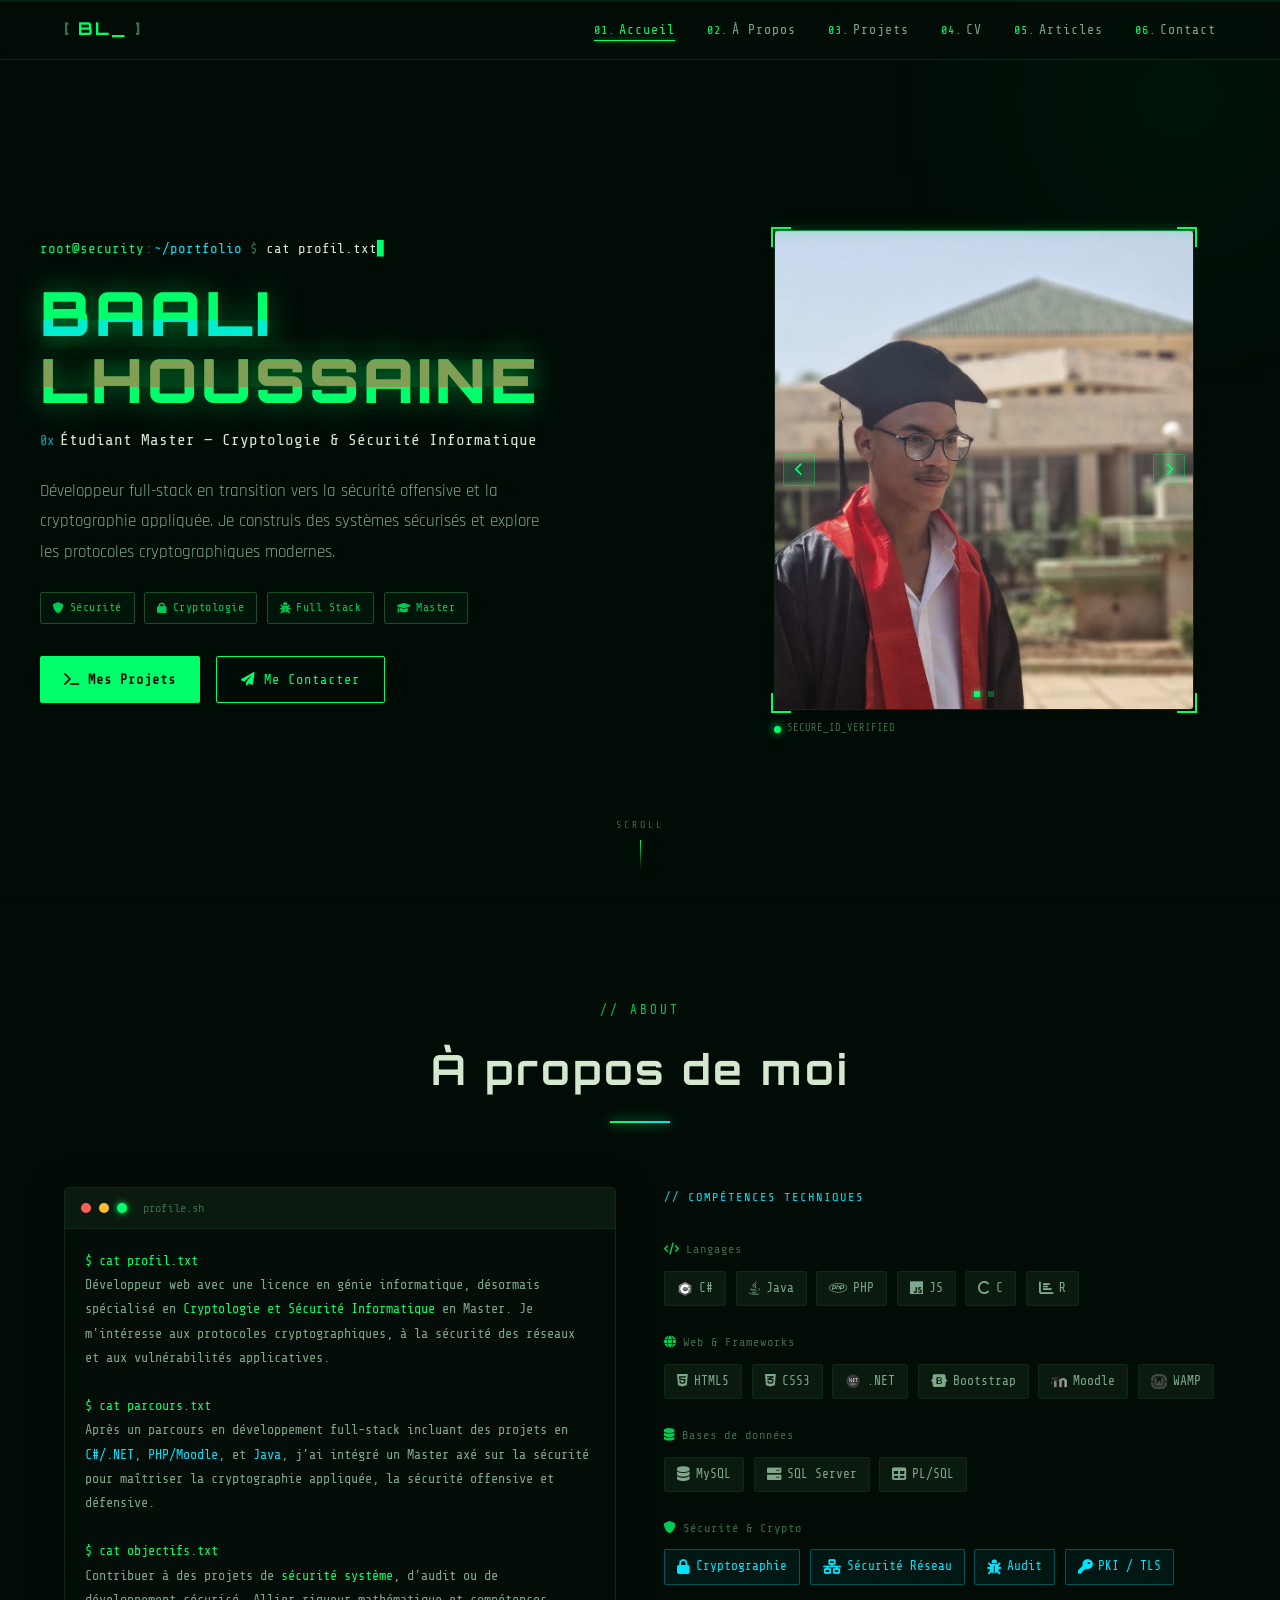
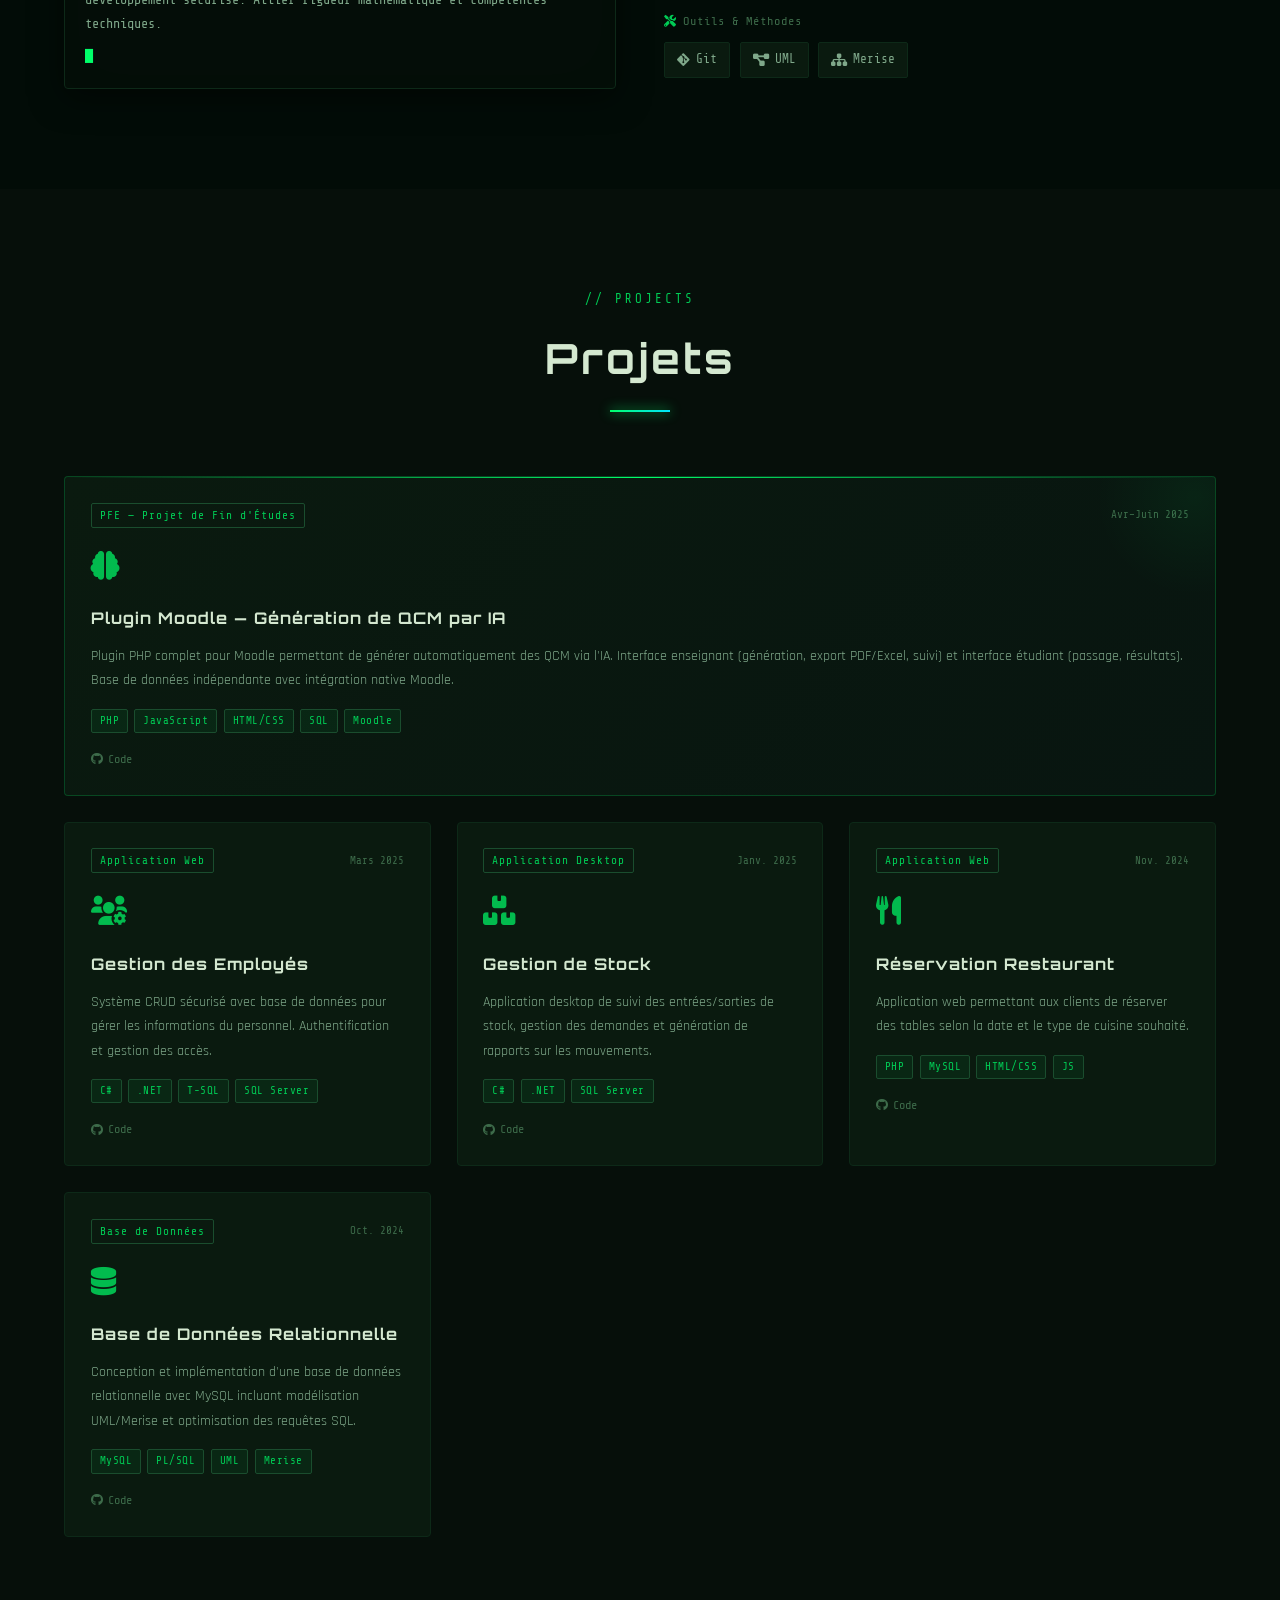
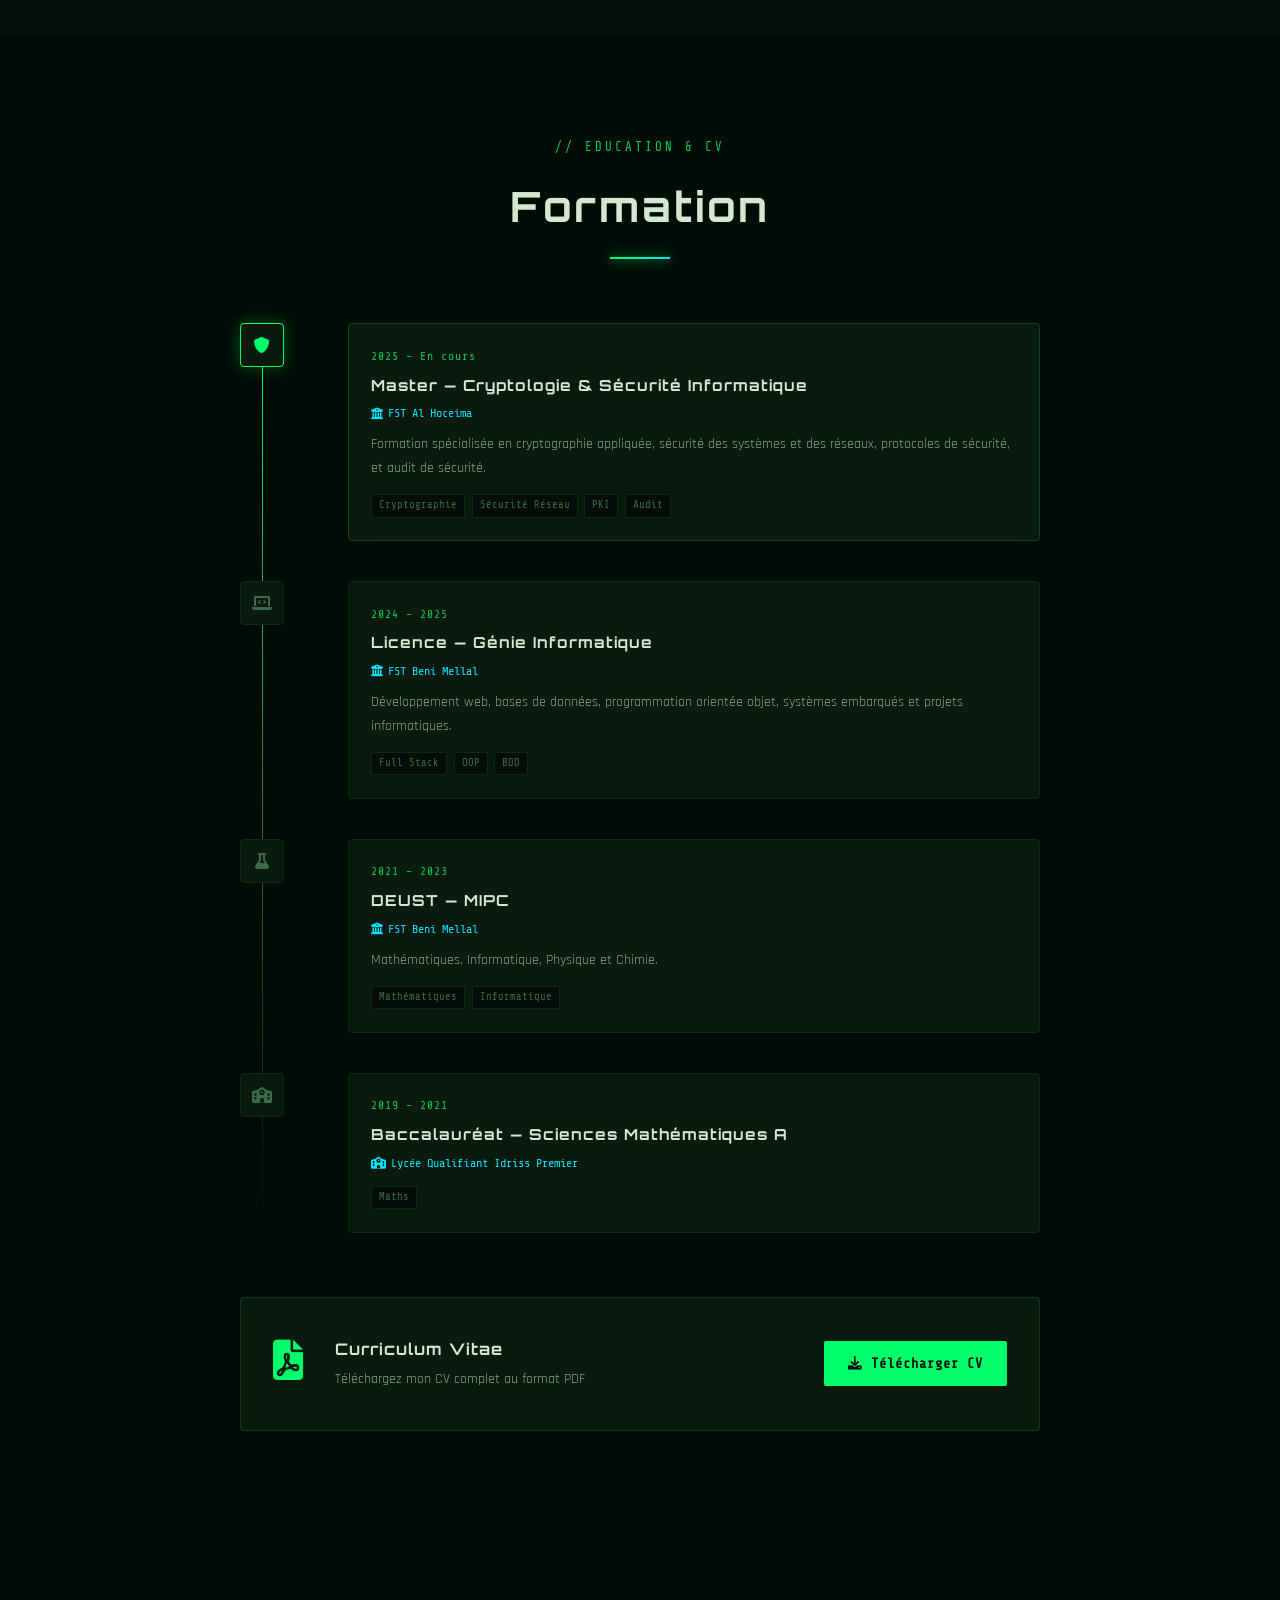
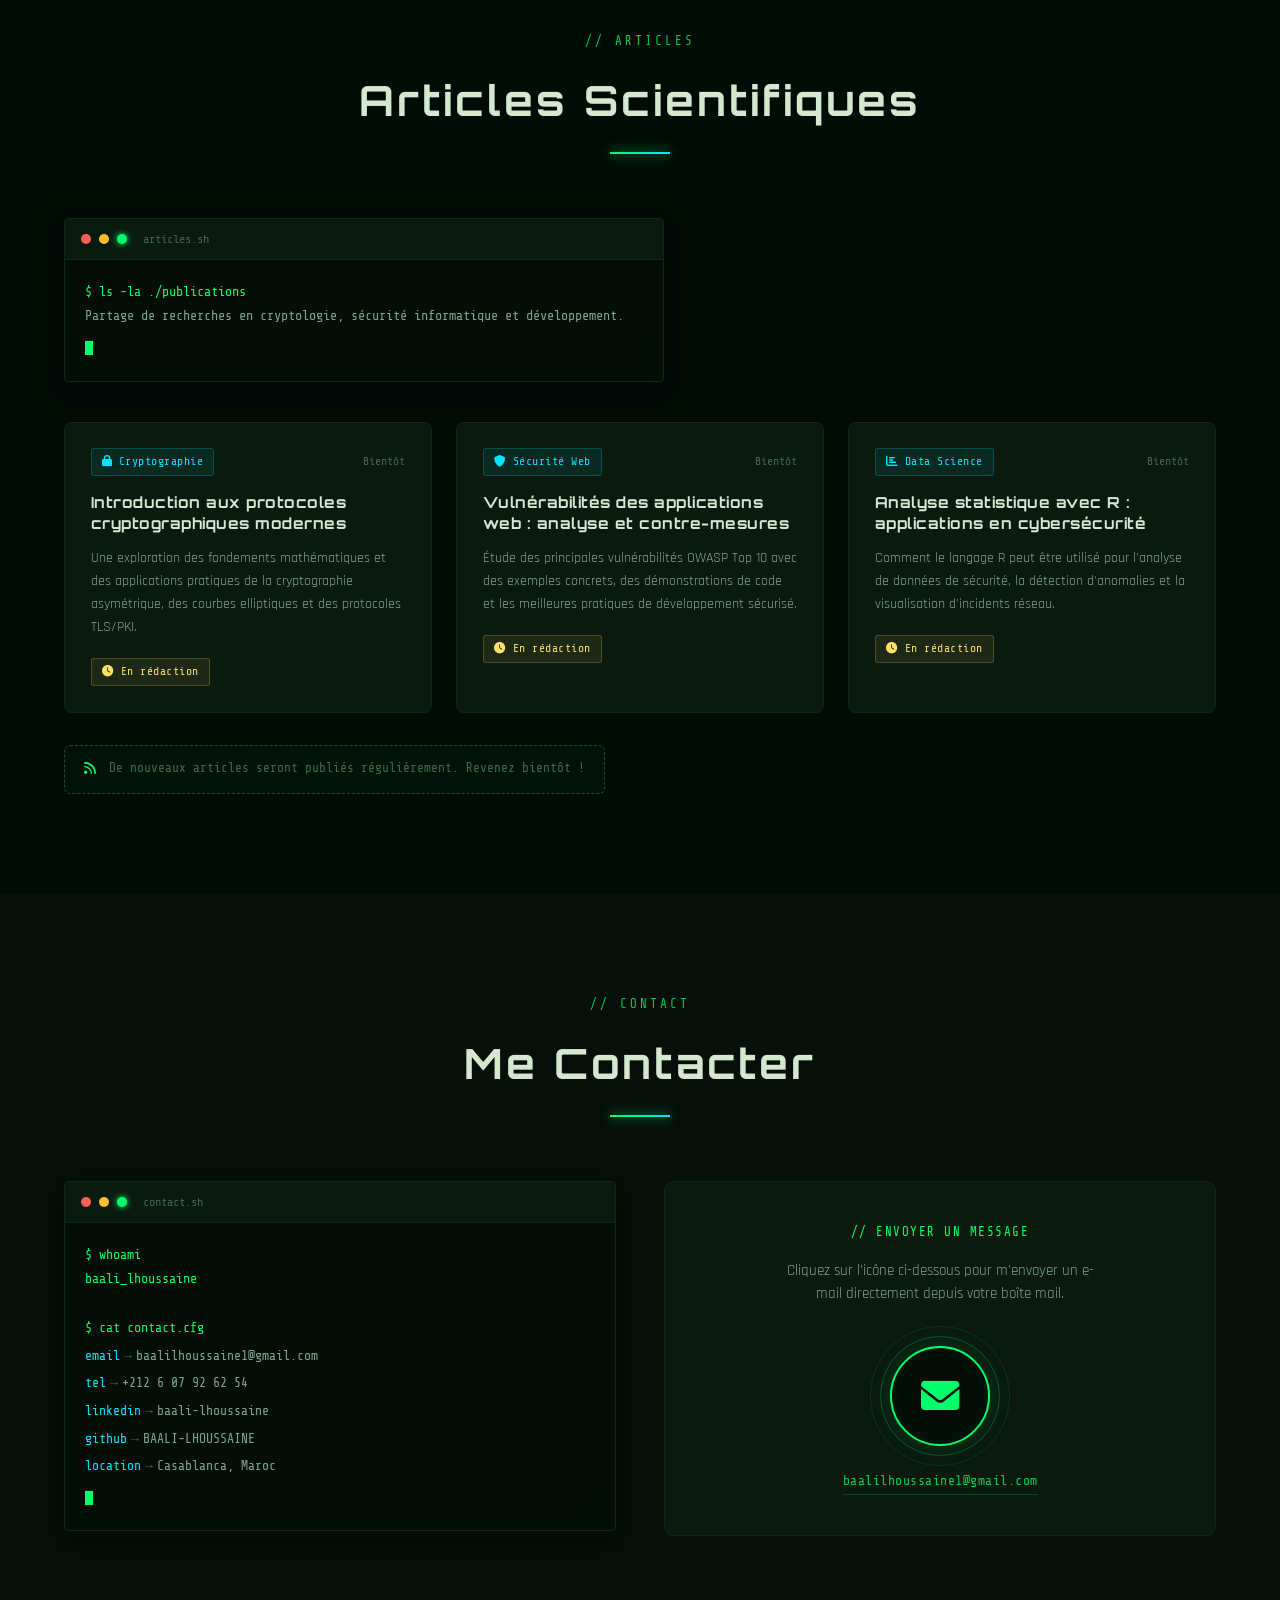
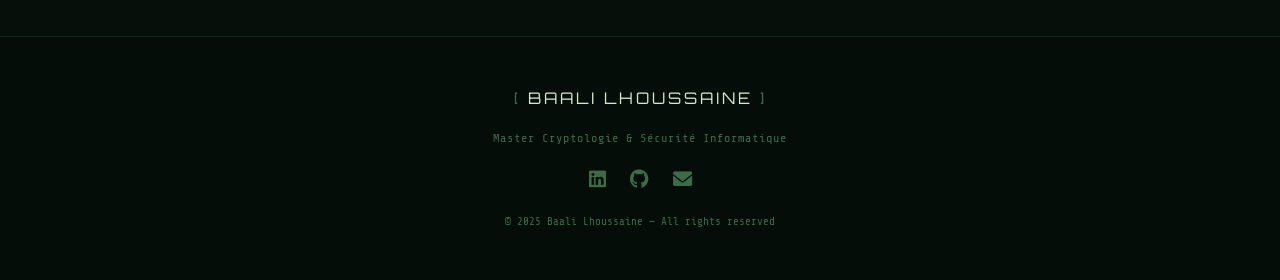
==== commit 00284048: "cybersecurity" ====
--- a/index.html
+++ b/index.html
@@ -29,7 +29,8 @@
             <li><a href="#apropos" class="nav-link"><span class="nav-num">02.</span>À Propos</a></li>
             <li><a href="#projets" class="nav-link"><span class="nav-num">03.</span>Projets</a></li>
             <li><a href="#cv" class="nav-link"><span class="nav-num">04.</span>CV</a></li>
-            <li><a href="#contact" class="nav-link"><span class="nav-num">05.</span>Contact</a></li>
+            <li><a href="#articles" class="nav-link"><span class="nav-num">05.</span>Articles</a></li>
+            <li><a href="#contact" class="nav-link"><span class="nav-num">06.</span>Contact</a></li>
         </ul>
         <div class="hamburger">
             <span></span>
@@ -151,6 +152,7 @@
                         <div class="skill-chip" title="PHP"><i class="fab fa-php"></i><span>PHP</span></div>
                         <div class="skill-chip" title="JavaScript"><i class="fab fa-js"></i><span>JS</span></div>
                         <div class="skill-chip" title="C"><i class="fas fa-c"></i><span>C</span></div>
+                        <div class="skill-chip" title="R"><i class="fas fa-chart-bar"></i><span>R</span></div>
                     </div>
                 </div>
 
@@ -333,7 +335,7 @@
                 <div class="tl-card">
                     <div class="tl-year">2025 – En cours</div>
                     <h3>Master — Cryptologie & Sécurité Informatique</h3>
-                    <div class="tl-school"><i class="fas fa-university"></i> FST Beni Mellal</div>
+                    <div class="tl-school"><i class="fas fa-university"></i> FST Al Hoceima</div>
                     <p>Formation spécialisée en cryptographie appliquée, sécurité des systèmes et des réseaux, protocoles de sécurité, et audit de sécurité.</p>
                     <div class="tl-tags">
                         <span>Cryptographie</span><span>Sécurité Réseau</span><span>PKI</span><span>Audit</span>
@@ -399,6 +401,79 @@
     </div>
 </section>
 
+<!-- ===================== ARTICLES ===================== -->
+<section id="articles" class="section">
+    <div class="container">
+        <div class="section-header">
+            <span class="section-tag">// ARTICLES</span>
+            <h2 class="section-title">Articles Scientifiques</h2>
+            <div class="title-line"></div>
+        </div>
+
+        <div class="articles-intro">
+            <div class="terminal-box">
+                <div class="terminal-header">
+                    <span class="t-dot red"></span>
+                    <span class="t-dot yellow"></span>
+                    <span class="t-dot green"></span>
+                    <span class="t-title">articles.sh</span>
+                </div>
+                <div class="terminal-body">
+                    <p><span class="t-cmd">$ ls -la ./publications</span></p>
+                    <p class="t-out">Partage de recherches en cryptologie, sécurité informatique et développement.</p>
+                    <p class="t-prompt">█</p>
+                </div>
+            </div>
+        </div>
+
+        <div class="articles-grid">
+            <!-- Article 1 - Placeholder -->
+            <article class="article-card">
+                <div class="article-meta">
+                    <span class="article-tag"><i class="fas fa-lock"></i> Cryptographie</span>
+                    <span class="article-date">Bientôt</span>
+                </div>
+                <h3 class="article-title">Introduction aux protocoles cryptographiques modernes</h3>
+                <p class="article-excerpt">Une exploration des fondements mathématiques et des applications pratiques de la cryptographie asymétrique, des courbes elliptiques et des protocoles TLS/PKI.</p>
+                <div class="article-footer">
+                    <span class="article-status coming-soon"><i class="fas fa-clock"></i> En rédaction</span>
+                </div>
+            </article>
+
+            <!-- Article 2 - Placeholder -->
+            <article class="article-card">
+                <div class="article-meta">
+                    <span class="article-tag"><i class="fas fa-shield-alt"></i> Sécurité Web</span>
+                    <span class="article-date">Bientôt</span>
+                </div>
+                <h3 class="article-title">Vulnérabilités des applications web : analyse et contre-mesures</h3>
+                <p class="article-excerpt">Étude des principales vulnérabilités OWASP Top 10 avec des exemples concrets, des démonstrations de code et les meilleures pratiques de développement sécurisé.</p>
+                <div class="article-footer">
+                    <span class="article-status coming-soon"><i class="fas fa-clock"></i> En rédaction</span>
+                </div>
+            </article>
+
+            <!-- Article 3 - Placeholder -->
+            <article class="article-card">
+                <div class="article-meta">
+                    <span class="article-tag"><i class="fas fa-chart-bar"></i> Data Science</span>
+                    <span class="article-date">Bientôt</span>
+                </div>
+                <h3 class="article-title">Analyse statistique avec R : applications en cybersécurité</h3>
+                <p class="article-excerpt">Comment le langage R peut être utilisé pour l'analyse de données de sécurité, la détection d'anomalies et la visualisation d'incidents réseau.</p>
+                <div class="article-footer">
+                    <span class="article-status coming-soon"><i class="fas fa-clock"></i> En rédaction</span>
+                </div>
+            </article>
+        </div>
+
+        <div class="articles-note">
+            <i class="fas fa-rss"></i>
+            <span>De nouveaux articles seront publiés régulièrement. Revenez bientôt !</span>
+        </div>
+    </div>
+</section>
+
 <!-- ===================== CONTACT ===================== -->
 <section id="contact" class="section section-dark">
     <div class="container">
@@ -448,28 +523,16 @@
             </div>
 
             <div class="contact-form-block">
-                <form class="contact-form" name="contact" method="POST" data-netlify="true">
-                    <input type="hidden" name="form-name" value="contact">
-                    <div class="form-group">
-                        <label for="name"><span class="label-prefix">// </span>Nom</label>
-                        <input type="text" id="name" name="name" placeholder="Votre nom" required>
-                    </div>
-                    <div class="form-group">
-                        <label for="email"><span class="label-prefix">// </span>Email</label>
-                        <input type="email" id="email" name="email" placeholder="votre@email.com" required>
-                    </div>
-                    <div class="form-group">
-                        <label for="subject"><span class="label-prefix">// </span>Sujet</label>
-                        <input type="text" id="subject" name="subject" placeholder="Sujet du message" required>
-                    </div>
-                    <div class="form-group">
-                        <label for="message"><span class="label-prefix">// </span>Message</label>
-                        <textarea id="message" name="message" rows="5" placeholder="Votre message..." required></textarea>
-                    </div>
-                    <button type="submit" class="btn btn-primary full-width">
-                        <i class="fas fa-paper-plane"></i> Envoyer le message
-                    </button>
-                </form>
+                <div class="email-cta-block">
+                    <div class="email-cta-label">// ENVOYER UN MESSAGE</div>
+                    <p class="email-cta-desc">Cliquez sur l'icône ci-dessous pour m'envoyer un e-mail directement depuis votre boîte mail.</p>
+                    <a href="mailto:baalilhoussaine1@gmail.com?subject=Contact depuis le portfolio" class="email-icon-btn" title="Envoyer un email">
+                        <div class="email-icon-ring"></div>
+                        <i class="fas fa-envelope"></i>
+                        <span class="email-icon-pulse"></span>
+                    </a>
+                    <div class="email-cta-address">baalilhoussaine1@gmail.com</div>
+                </div>
             </div>
         </div>
     </div>
--- a/style.css
+++ b/style.css
@@ -1090,4 +1090,230 @@
     .section-title { font-size: 1.6rem; }
     .hero { padding: 90px 16px 50px; }
     .container { padding: 0 16px; }
+}
+/* ================================================
+   ARTICLES SECTION
+   ================================================ */
+.articles-intro {
+    margin-bottom: 2.5rem;
+    max-width: 600px;
+}
+
+.articles-grid {
+    display: grid;
+    grid-template-columns: repeat(auto-fill, minmax(320px, 1fr));
+    gap: 1.5rem;
+    margin-bottom: 2rem;
+}
+
+.article-card {
+    background: var(--bg-card);
+    border: 1px solid var(--border-color);
+    border-radius: 8px;
+    padding: 1.6rem;
+    transition: var(--transition);
+    position: relative;
+    overflow: hidden;
+}
+
+.article-card::before {
+    content: '';
+    position: absolute;
+    top: 0; left: 0;
+    width: 3px; height: 100%;
+    background: linear-gradient(180deg, var(--green-primary), var(--cyan-accent));
+    opacity: 0;
+    transition: var(--transition);
+}
+
+.article-card:hover {
+    border-color: var(--border-active);
+    background: var(--bg-card-hover);
+    transform: translateY(-3px);
+    box-shadow: 0 8px 30px rgba(0, 255, 106, 0.08);
+}
+
+.article-card:hover::before { opacity: 1; }
+
+.article-meta {
+    display: flex;
+    justify-content: space-between;
+    align-items: center;
+    margin-bottom: 1rem;
+    flex-wrap: wrap;
+    gap: 0.5rem;
+}
+
+.article-tag {
+    font-family: var(--font-mono);
+    font-size: 0.72rem;
+    color: var(--cyan-accent);
+    background: rgba(0, 229, 255, 0.08);
+    border: 1px solid rgba(0, 229, 255, 0.2);
+    padding: 3px 10px;
+    border-radius: 3px;
+    letter-spacing: 0.5px;
+}
+
+.article-date {
+    font-family: var(--font-mono);
+    font-size: 0.72rem;
+    color: var(--text-muted);
+}
+
+.article-title {
+    font-family: var(--font-display);
+    font-size: 0.95rem;
+    color: var(--text-primary);
+    font-weight: 700;
+    line-height: 1.4;
+    margin-bottom: 0.8rem;
+    letter-spacing: 0.5px;
+}
+
+.article-excerpt {
+    font-size: 0.9rem;
+    color: var(--text-secondary);
+    line-height: 1.6;
+    margin-bottom: 1.2rem;
+}
+
+.article-footer {
+    display: flex;
+    align-items: center;
+    gap: 1rem;
+}
+
+.article-status {
+    font-family: var(--font-mono);
+    font-size: 0.72rem;
+    padding: 3px 10px;
+    border-radius: 3px;
+    letter-spacing: 0.5px;
+}
+
+.article-status.coming-soon {
+    color: var(--yellow-warn);
+    background: rgba(255, 224, 102, 0.08);
+    border: 1px solid rgba(255, 224, 102, 0.2);
+}
+
+.article-status.published {
+    color: var(--green-primary);
+    background: var(--green-glow);
+    border: 1px solid rgba(0, 255, 106, 0.25);
+}
+
+.articles-note {
+    display: flex;
+    align-items: center;
+    gap: 0.8rem;
+    font-family: var(--font-mono);
+    font-size: 0.8rem;
+    color: var(--text-muted);
+    margin-top: 1rem;
+    padding: 0.8rem 1.2rem;
+    background: rgba(0, 255, 106, 0.03);
+    border: 1px dashed var(--green-muted);
+    border-radius: 6px;
+    width: fit-content;
+}
+
+.articles-note i {
+    color: var(--green-primary);
+    font-size: 0.85rem;
+}
+
+/* ================================================
+   EMAIL CTA BLOCK (replaces contact form)
+   ================================================ */
+.email-cta-block {
+    display: flex;
+    flex-direction: column;
+    align-items: center;
+    justify-content: center;
+    text-align: center;
+    height: 100%;
+    padding: 2.5rem 1.5rem;
+    background: var(--bg-card);
+    border: 1px solid var(--border-color);
+    border-radius: 10px;
+}
+
+.email-cta-label {
+    font-family: var(--font-mono);
+    font-size: 0.78rem;
+    color: var(--green-primary);
+    letter-spacing: 1.5px;
+    margin-bottom: 1rem;
+}
+
+.email-cta-desc {
+    font-size: 0.92rem;
+    color: var(--text-secondary);
+    max-width: 320px;
+    line-height: 1.6;
+    margin-bottom: 2.5rem;
+}
+
+.email-icon-btn {
+    position: relative;
+    display: flex;
+    align-items: center;
+    justify-content: center;
+    width: 100px;
+    height: 100px;
+    border-radius: 50%;
+    background: var(--bg-terminal);
+    border: 2px solid var(--green-primary);
+    color: var(--green-primary);
+    font-size: 2.4rem;
+    cursor: pointer;
+    transition: all 0.3s ease;
+    text-decoration: none;
+    margin-bottom: 1.5rem;
+    box-shadow: 0 0 20px rgba(0, 255, 106, 0.15), inset 0 0 20px rgba(0, 255, 106, 0.05);
+}
+
+.email-icon-btn:hover {
+    transform: scale(1.1);
+    box-shadow: 0 0 40px rgba(0, 255, 106, 0.35), inset 0 0 30px rgba(0, 255, 106, 0.1);
+    border-color: var(--cyan-accent);
+    color: var(--cyan-accent);
+}
+
+.email-icon-ring {
+    position: absolute;
+    width: 120px;
+    height: 120px;
+    border-radius: 50%;
+    border: 1px solid rgba(0, 255, 106, 0.25);
+    animation: pulse-ring 2s ease-out infinite;
+}
+
+.email-icon-pulse {
+    position: absolute;
+    width: 140px;
+    height: 140px;
+    border-radius: 50%;
+    border: 1px solid rgba(0, 255, 106, 0.12);
+    animation: pulse-ring 2s ease-out infinite 0.5s;
+}
+
+@keyframes pulse-ring {
+    0% { transform: scale(0.85); opacity: 1; }
+    100% { transform: scale(1.15); opacity: 0; }
+}
+
+.email-cta-address {
+    font-family: var(--font-mono);
+    font-size: 0.82rem;
+    color: var(--green-dim);
+    letter-spacing: 0.5px;
+    border-bottom: 1px solid rgba(0, 255, 106, 0.2);
+    padding-bottom: 2px;
+}
+
+@media (max-width: 900px) {
+    .articles-grid { grid-template-columns: 1fr; }
 }
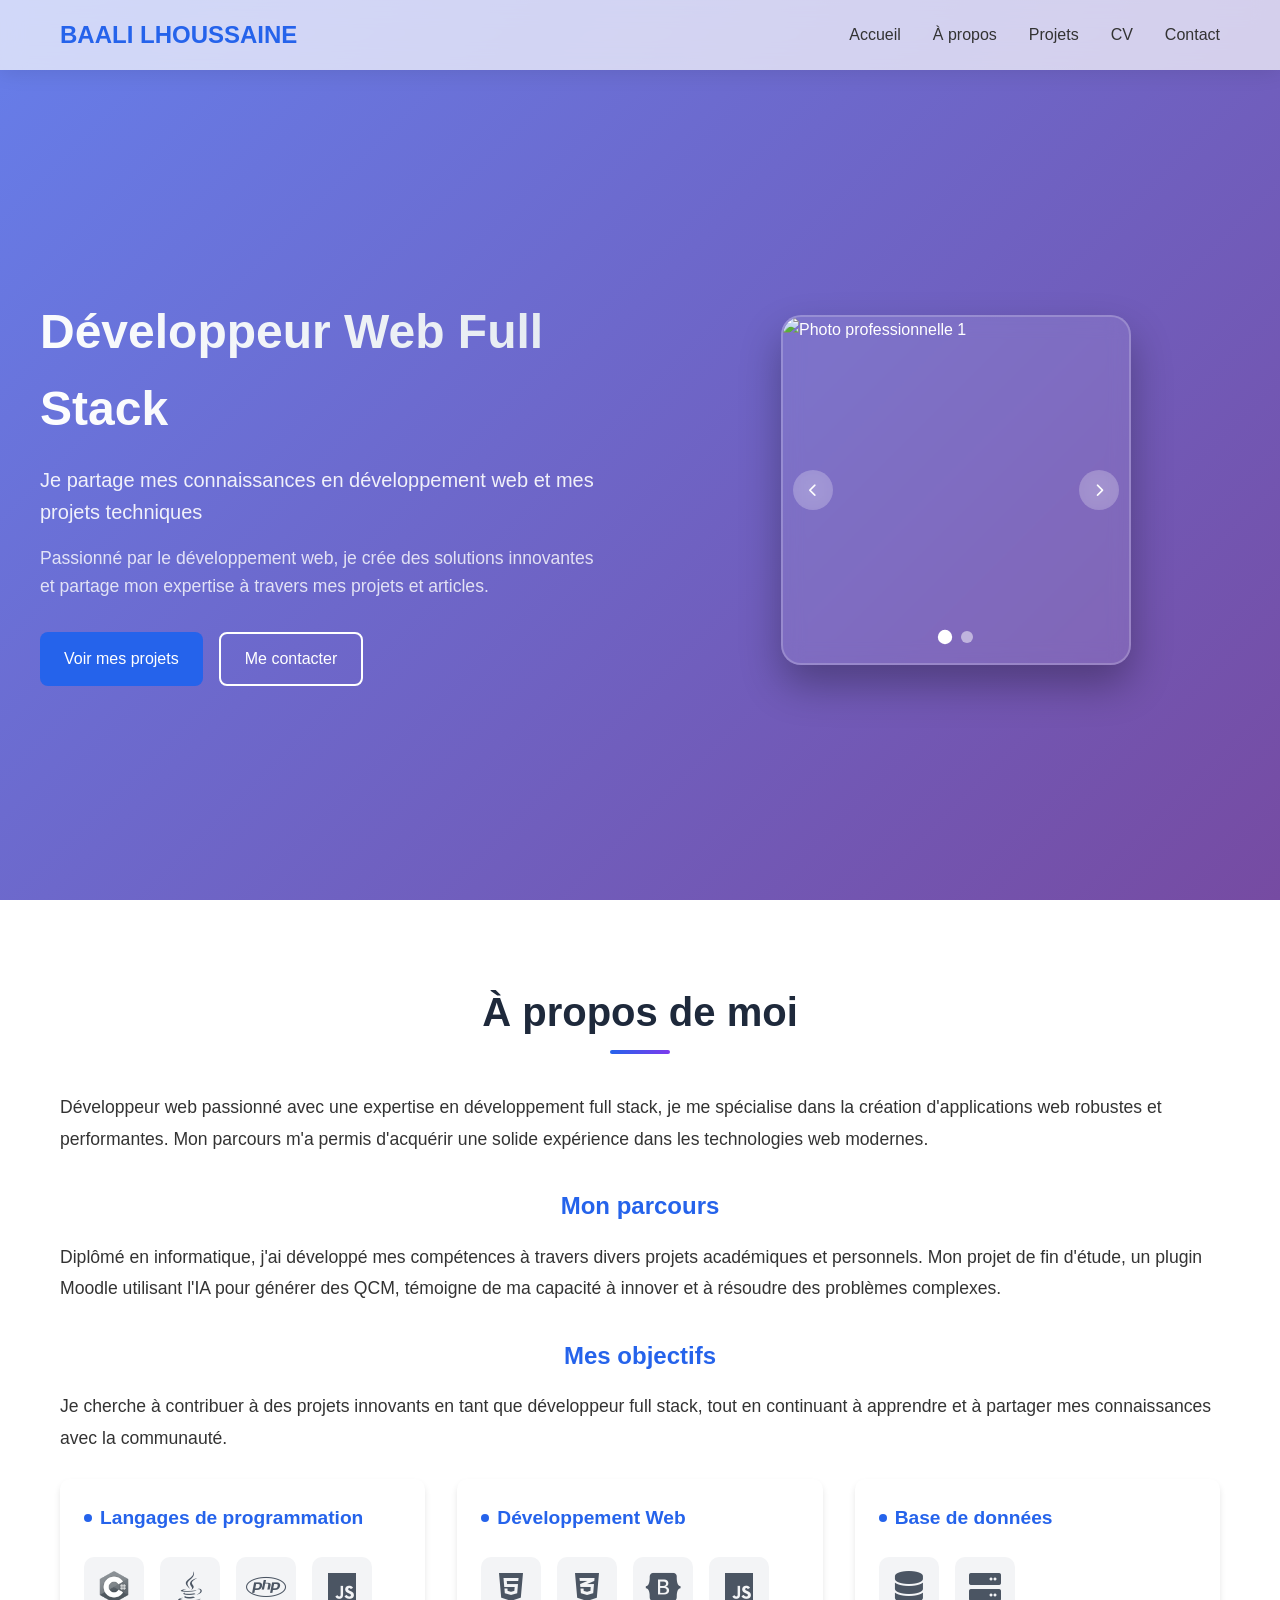
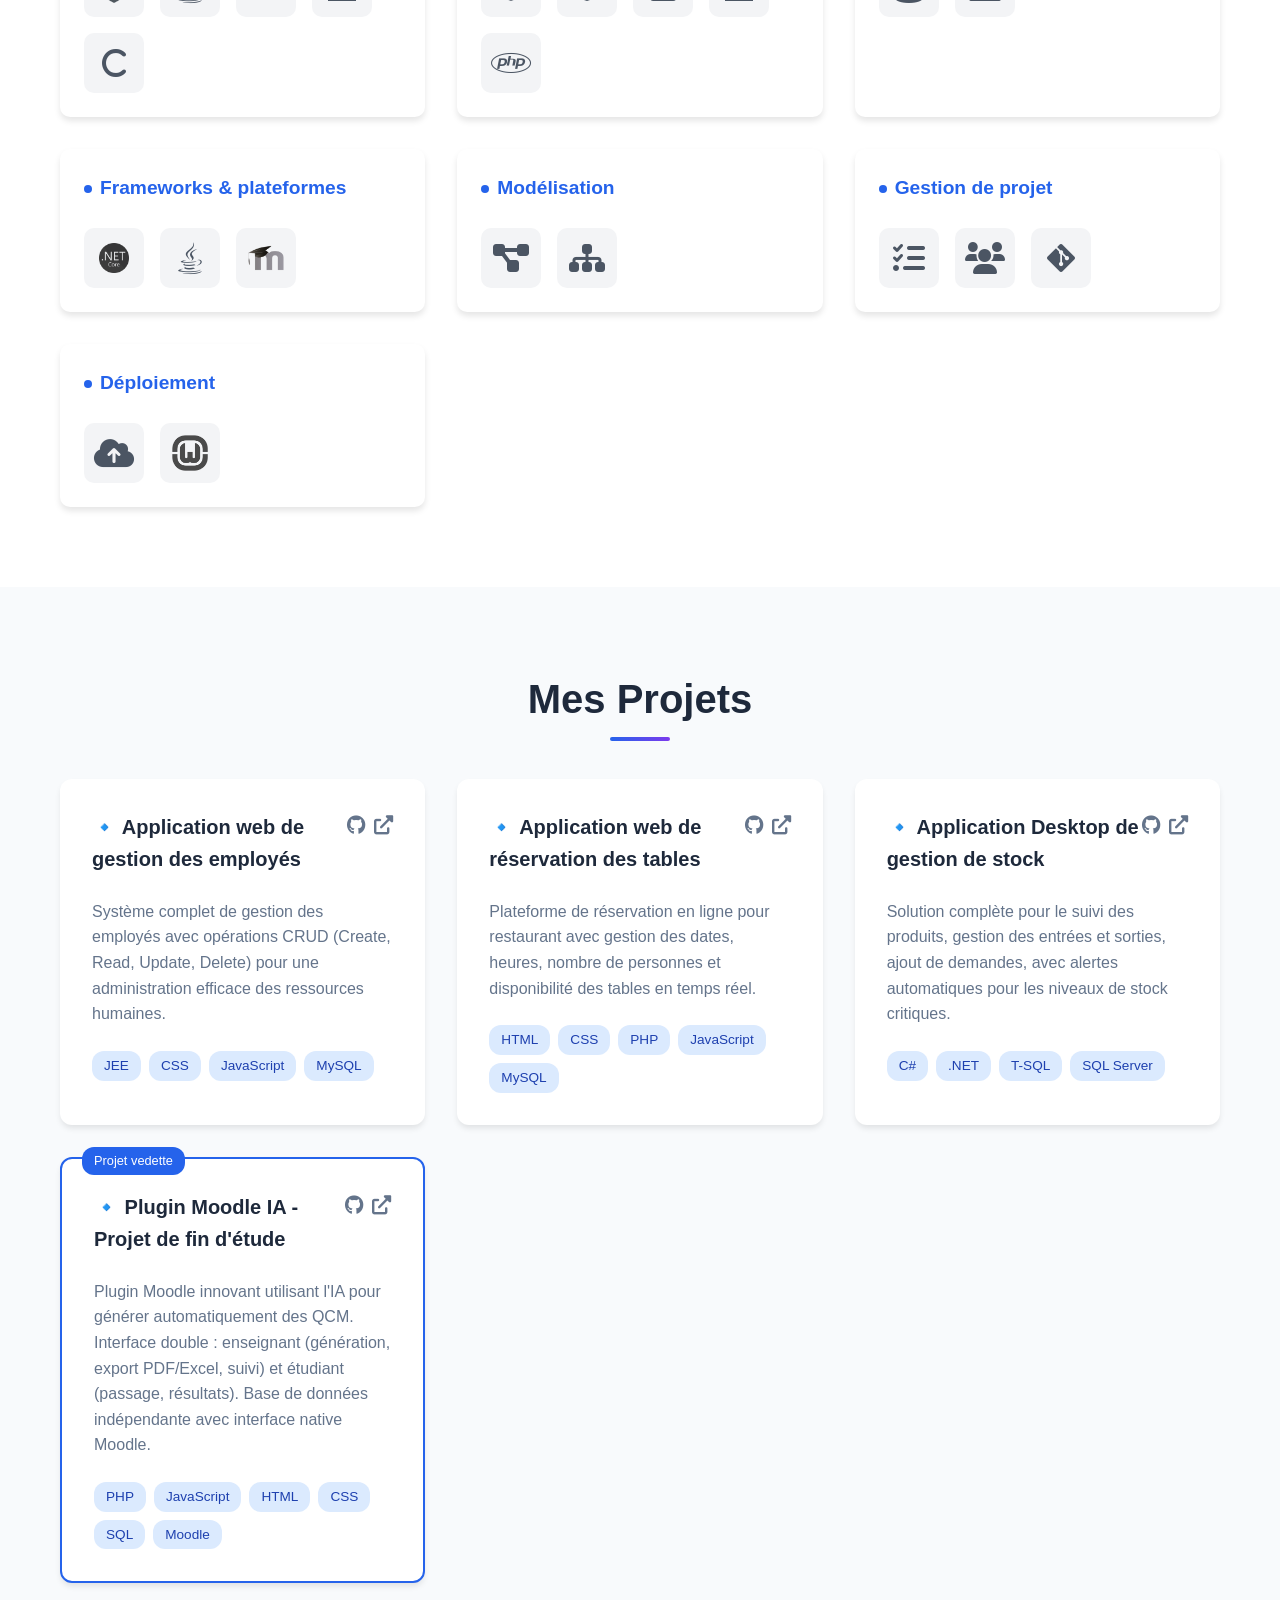
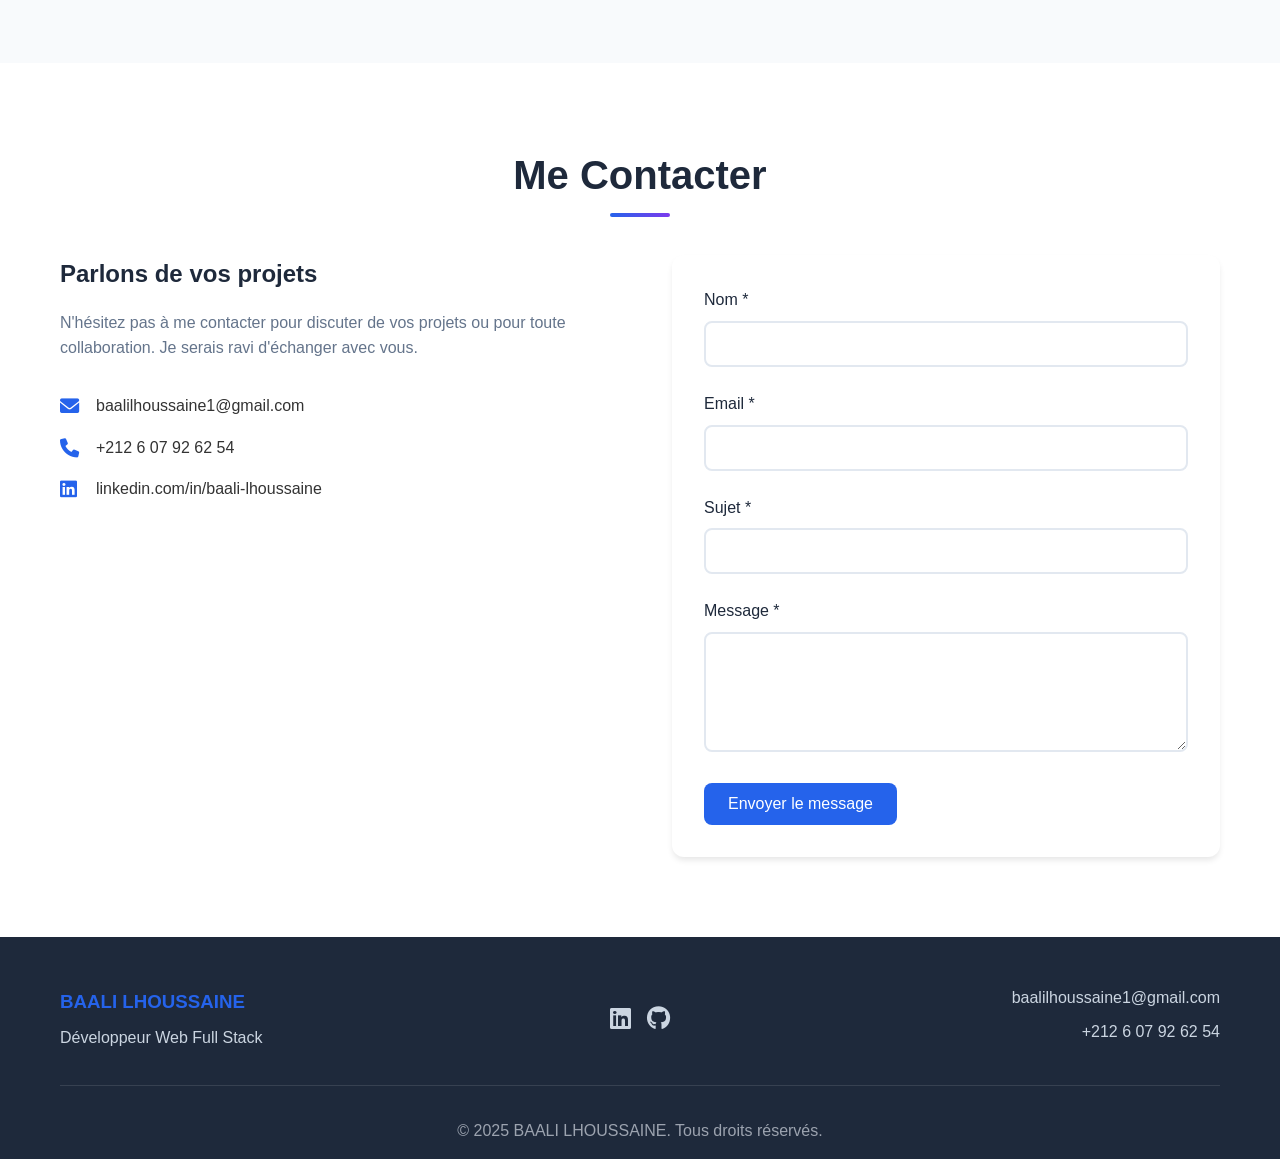
==== commit 8ba40b77: "new version light dark Co-authored-by: Copilot <copilot@github.com>" ====
--- a/index.html
+++ b/index.html
@@ -1,580 +1,462 @@
 <!DOCTYPE html>
 <html lang="fr">
+
 <head>
     <meta charset="UTF-8">
     <meta name="viewport" content="width=device-width, initial-scale=1.0">
-    <title>BAALI LHOUSSAINE — Cryptologie & Sécurité Informatique</title>
+    <title>BAALI LHOUSSAINE - Développeur Web</title>
     <link rel="stylesheet" href="style.css">
     <link href="https://cdnjs.cloudflare.com/ajax/libs/font-awesome/6.0.0/css/all.min.css" rel="stylesheet">
-    <link href="https://fonts.googleapis.com/css2?family=Share+Tech+Mono&family=Orbitron:wght@400;700;900&family=Rajdhani:wght@300;400;500;600;700&display=swap" rel="stylesheet">
 </head>
+
 <body>
-
-<!-- Matrix Canvas Background -->
-<canvas id="matrix-canvas"></canvas>
-
-<!-- Scan Line Overlay -->
-<div class="scanlines"></div>
-
-<!-- Navigation -->
-<nav class="navbar">
-    <div class="nav-container">
-        <div class="nav-logo">
-            <span class="logo-bracket">[</span>
-            <span class="logo-text">BL<span class="logo-cursor">_</span></span>
-            <span class="logo-bracket">]</span>
-        </div>
-        <ul class="nav-menu">
-            <li><a href="#accueil" class="nav-link"><span class="nav-num">01.</span>Accueil</a></li>
-            <li><a href="#apropos" class="nav-link"><span class="nav-num">02.</span>À Propos</a></li>
-            <li><a href="#projets" class="nav-link"><span class="nav-num">03.</span>Projets</a></li>
-            <li><a href="#cv" class="nav-link"><span class="nav-num">04.</span>CV</a></li>
-            <li><a href="#articles" class="nav-link"><span class="nav-num">05.</span>Articles</a></li>
-            <li><a href="#contact" class="nav-link"><span class="nav-num">06.</span>Contact</a></li>
-        </ul>
-        <div class="hamburger">
-            <span></span>
-            <span></span>
-            <span></span>
-        </div>
-    </div>
-</nav>
-
-<!-- Scroll Progress -->
-<div class="scroll-bar"><div class="scroll-progress" id="scrollProgress"></div></div>
-
-<!-- ===================== HERO ===================== -->
-<section id="accueil" class="hero">
-    <div class="hero-content">
-        <div class="hero-text">
-            <div class="terminal-prompt">
-                <span class="prompt-user">root@security</span><span class="prompt-sep">:</span><span class="prompt-path">~/portfolio</span><span class="prompt-dollar">$</span>
-                <span class="prompt-cmd" id="typedCmd"></span><span class="prompt-blink">▋</span>
-            </div>
-            <h1 class="hero-name glitch" data-text="BAALI LHOUSSAINE">BAALI LHOUSSAINE</h1>
-            <div class="hero-title-wrapper">
-                <span class="hex-accent">0x</span>
-                <span class="hero-title" id="heroTitle">Étudiant Master — Cryptologie & Sécurité Informatique</span>
-            </div>
-            <p class="hero-description">
-                Développeur full-stack en transition vers la sécurité offensive et la cryptographie appliquée.
-                Je construis des systèmes sécurisés et explore les protocoles cryptographiques modernes.
-            </p>
-            <div class="hero-badges">
-                <span class="badge"><i class="fas fa-shield-alt"></i> Sécurité</span>
-                <span class="badge"><i class="fas fa-lock"></i> Cryptologie</span>
-                <span class="badge"><i class="fas fa-bug"></i> Full Stack</span>
-                <span class="badge"><i class="fas fa-graduation-cap"></i> Master</span>
-            </div>
-            <div class="hero-buttons">
-                <a href="#projets" class="btn btn-primary"><i class="fas fa-terminal"></i> Mes Projets</a>
-                <a href="#contact" class="btn btn-secondary"><i class="fas fa-paper-plane"></i> Me Contacter</a>
-            </div>
-        </div>
-        <div class="hero-visual">
-            <div class="photo-frame">
-                <div class="frame-corners">
-                    <span class="corner tl"></span>
-                    <span class="corner tr"></span>
-                    <span class="corner bl"></span>
-                    <span class="corner br"></span>
-                </div>
+    <!-- Navigation -->
+    <nav class="navbar">
+        <div class="nav-container">
+            <div class="nav-logo">
+                <h2>BAALI LHOUSSAINE</h2>
+            </div>
+            <ul class="nav-menu">
+                <li><a href="#accueil" class="nav-link">Accueil</a></li>
+                <li><a href="#apropos" class="nav-link">À propos</a></li>
+                <li><a href="#projets" class="nav-link">Projets</a></li>
+                <!--<li><a href="#articles" class="nav-link">Articles</a></li>-->
+                <li><a href="#cv" class="nav-link">CV</a></li>
+                <li><a href="#contact" class="nav-link">Contact</a></li>
+            </ul>
+            <div class="hamburger">
+                <span></span>
+                <span></span>
+                <span></span>
+            </div>
+        </div>
+    </nav>
+
+    <!-- Section Accueil -->
+    <section id="accueil" class="hero">
+        <div class="hero-content">
+            <div class="hero-text">
+                <h1>Développeur Web Full Stack</h1>
+                <p class="hero-subtitle">Je partage mes connaissances en développement web et mes projets techniques</p>
+                <p class="hero-description">Passionné par le développement web, je crée des solutions innovantes et
+                    partage mon expertise à travers mes projets et articles.</p>
+                <div class="hero-buttons">
+                    <a href="#projets" class="btn btn-primary">Voir mes projets</a>
+                    <a href="#contact" class="btn btn-secondary">Me contacter</a>
+                </div>
+            </div>
+            <div class="hero-image">
                 <div class="photo-carousel">
                     <div class="carousel-container">
+                        <!-- Slide 1 -->
                         <div class="carousel-slide active">
                             <img src="images/im2.jpeg" alt="Photo professionnelle 1">
                         </div>
+
+                        <!-- Slide 2 -->
                         <div class="carousel-slide">
-                            <img src="images/im1.jpeg" alt="Photo professionnelle 2">
-                        </div>
-                    </div>
-                    <button class="carousel-controls carousel-prev" id="prevBtn"><i class="fas fa-chevron-left"></i></button>
-                    <button class="carousel-controls carousel-next" id="nextBtn"><i class="fas fa-chevron-right"></i></button>
+                            <img src="images/im1.jpeg" alt="Photo professionnelle 1">
+                        </div>
+                    </div>
+
+                    <!-- Contrôles -->
+                    <button class="carousel-controls carousel-prev" id="prevBtn">
+                        <i class="fas fa-chevron-left"></i>
+                    </button>
+                    <button class="carousel-controls carousel-next" id="nextBtn">
+                        <i class="fas fa-chevron-right"></i>
+                    </button>
+
+                    <!-- Indicateurs -->
                     <div class="carousel-indicators">
                         <div class="carousel-indicator active" data-slide="0"></div>
                         <div class="carousel-indicator" data-slide="1"></div>
-                    </div>
-                </div>
-                <div class="scan-line-h"></div>
-                <div class="frame-status">
-                    <span class="status-dot"></span>
-                    <span class="status-text">SECURE_ID_VERIFIED</span>
-                </div>
-            </div>
-        </div>
-    </div>
-    <div class="hero-scroll-hint">
-        <span>SCROLL</span>
-        <div class="scroll-arrow"></div>
-    </div>
-</section>
-
-<!-- ===================== À PROPOS ===================== -->
-<section id="apropos" class="section">
-    <div class="container">
-        <div class="section-header">
-            <span class="section-tag">// ABOUT</span>
+
+                    </div>
+                </div>
+            </div>
+        </div>
+    </section>
+
+
+    <!-- Section À propos -->
+    <section id="apropos" class="section">
+        <div class="container">
             <h2 class="section-title">À propos de moi</h2>
-            <div class="title-line"></div>
-        </div>
-
-        <div class="about-grid">
-            <div class="about-text-block">
-                <div class="terminal-box">
-                    <div class="terminal-header">
-                        <span class="t-dot red"></span>
-                        <span class="t-dot yellow"></span>
-                        <span class="t-dot green"></span>
-                        <span class="t-title">profile.sh</span>
-                    </div>
-                    <div class="terminal-body">
-                        <p><span class="t-cmd">$ cat profil.txt</span></p>
-                        <p class="t-out">Développeur web avec une licence en génie informatique, désormais spécialisé en <span class="t-green">Cryptologie et Sécurité Informatique</span> en Master. Je m'intéresse aux protocoles cryptographiques, à la sécurité des réseaux et aux vulnérabilités applicatives.</p>
-                        <br>
-                        <p><span class="t-cmd">$ cat parcours.txt</span></p>
-                        <p class="t-out">Après un parcours en développement full-stack incluant des projets en <span class="t-cyan">C#/.NET</span>, <span class="t-cyan">PHP/Moodle</span>, et <span class="t-cyan">Java</span>, j'ai intégré un Master axé sur la sécurité pour maîtriser la cryptographie appliquée, la sécurité offensive et défensive.</p>
-                        <br>
-                        <p><span class="t-cmd">$ cat objectifs.txt</span></p>
-                        <p class="t-out">Contribuer à des projets de <span class="t-green">sécurité système</span>, d'audit ou de développement sécurisé. Allier rigueur mathématique et compétences techniques.</p>
-                        <p class="t-prompt">█</p>
-                    </div>
-                </div>
-            </div>
-
-            <div class="skills-block">
-                <div class="skills-section-label">// COMPÉTENCES TECHNIQUES</div>
-
-                <div class="skill-group">
-                    <div class="sg-label"><i class="fas fa-code"></i> Langages</div>
-                    <div class="skills-row">
-                        <div class="skill-chip" title="C#"><img src="images/Csharp.png" alt="C#"><span>C#</span></div>
-                        <div class="skill-chip" title="Java"><i class="fab fa-java"></i><span>Java</span></div>
-                        <div class="skill-chip" title="PHP"><i class="fab fa-php"></i><span>PHP</span></div>
-                        <div class="skill-chip" title="JavaScript"><i class="fab fa-js"></i><span>JS</span></div>
-                        <div class="skill-chip" title="C"><i class="fas fa-c"></i><span>C</span></div>
-                        <div class="skill-chip" title="R"><i class="fas fa-chart-bar"></i><span>R</span></div>
-                    </div>
-                </div>
-
-                <div class="skill-group">
-                    <div class="sg-label"><i class="fas fa-globe"></i> Web & Frameworks</div>
-                    <div class="skills-row">
-                        <div class="skill-chip"><i class="fab fa-html5"></i><span>HTML5</span></div>
-                        <div class="skill-chip"><i class="fab fa-css3-alt"></i><span>CSS3</span></div>
-                        <div class="skill-chip"><img src="images/NET.png" alt=".NET"><span>.NET</span></div>
-                        <div class="skill-chip"><i class="fab fa-bootstrap"></i><span>Bootstrap</span></div>
-                        <div class="skill-chip"><img src="images/moodle.png" alt="Moodle"><span>Moodle</span></div>
-                        <div class="skill-chip"><img src="images/wamp.png" alt="Wamp"><span>WAMP</span></div>
-                    </div>
-                </div>
-
-                <div class="skill-group">
-                    <div class="sg-label"><i class="fas fa-database"></i> Bases de données</div>
-                    <div class="skills-row">
-                        <div class="skill-chip"><i class="fas fa-database"></i><span>MySQL</span></div>
-                        <div class="skill-chip"><i class="fas fa-server"></i><span>SQL Server</span></div>
-                        <div class="skill-chip"><i class="fas fa-table"></i><span>PL/SQL</span></div>
-                    </div>
-                </div>
-
-                <div class="skill-group">
-                    <div class="sg-label"><i class="fas fa-shield-alt"></i> Sécurité & Crypto</div>
-                    <div class="skills-row">
-                        <div class="skill-chip new"><i class="fas fa-lock"></i><span>Cryptographie</span></div>
-                        <div class="skill-chip new"><i class="fas fa-network-wired"></i><span>Sécurité Réseau</span></div>
-                        <div class="skill-chip new"><i class="fas fa-bug"></i><span>Audit</span></div>
-                        <div class="skill-chip new"><i class="fas fa-key"></i><span>PKI / TLS</span></div>
-                    </div>
-                </div>
-
-                <div class="skill-group">
-                    <div class="sg-label"><i class="fas fa-tools"></i> Outils & Méthodes</div>
-                    <div class="skills-row">
-                        <div class="skill-chip"><i class="fab fa-git-alt"></i><span>Git</span></div>
-                        <div class="skill-chip"><i class="fas fa-project-diagram"></i><span>UML</span></div>
-                        <div class="skill-chip"><i class="fas fa-sitemap"></i><span>Merise</span></div>
-                    </div>
-                </div>
-
-
-            </div>
-        </div>
-    </div>
-</section>
-
-<!-- ===================== PROJETS ===================== -->
-<section id="projets" class="section section-dark">
-    <div class="container">
-        <div class="section-header">
-            <span class="section-tag">// PROJECTS</span>
-            <h2 class="section-title">Projets</h2>
-            <div class="title-line"></div>
-        </div>
-
-        <div class="projects-grid">
-
-            <!-- PFE - Featured -->
-            <div class="project-card featured-card">
-                <div class="card-glow"></div>
-                <div class="card-top-bar">
-                    <span class="card-tag">PFE — Projet de Fin d'Études</span>
-                    <span class="card-date">Avr–Juin 2025</span>
-                </div>
-                <div class="card-icon"><i class="fas fa-brain"></i></div>
-                <h3>Plugin Moodle — Génération de QCM par IA</h3>
-                <p class="card-desc">Plugin PHP complet pour Moodle permettant de générer automatiquement des QCM via l'IA. Interface enseignant (génération, export PDF/Excel, suivi) et interface étudiant (passage, résultats). Base de données indépendante avec intégration native Moodle.</p>
-                <div class="card-tech">
-                    <span class="tech">PHP</span>
-                    <span class="tech">JavaScript</span>
-                    <span class="tech">HTML/CSS</span>
-                    <span class="tech">SQL</span>
-                    <span class="tech">Moodle</span>
-                </div>
-                <div class="card-links">
-                    <a href="https://github.com/BAALI-LHOUSSAINE" class="card-link" target="_blank"><i class="fab fa-github"></i> Code</a>
-                </div>
-            </div>
-
-            <!-- Gestion Employés -->
-            <div class="project-card">
-                <div class="card-top-bar">
-                    <span class="card-tag">Application Web</span>
-                    <span class="card-date">Mars 2025</span>
-                </div>
-                <div class="card-icon"><i class="fas fa-users-cog"></i></div>
-                <h3>Gestion des Employés</h3>
-                <p class="card-desc">Système CRUD sécurisé avec base de données pour gérer les informations du personnel. Authentification et gestion des accès.</p>
-                <div class="card-tech">
-                    <span class="tech">C#</span>
-                    <span class="tech">.NET</span>
-                    <span class="tech">T-SQL</span>
-                    <span class="tech">SQL Server</span>
-                </div>
-                <div class="card-links">
-                    <a href="https://github.com/BAALI-LHOUSSAINE" class="card-link" target="_blank"><i class="fab fa-github"></i> Code</a>
-                </div>
-            </div>
-
-            <!-- Gestion Stock -->
-            <div class="project-card">
-                <div class="card-top-bar">
-                    <span class="card-tag">Application Desktop</span>
-                    <span class="card-date">Janv. 2025</span>
-                </div>
-                <div class="card-icon"><i class="fas fa-boxes"></i></div>
-                <h3>Gestion de Stock</h3>
-                <p class="card-desc">Application desktop de suivi des entrées/sorties de stock, gestion des demandes et génération de rapports sur les mouvements.</p>
-                <div class="card-tech">
-                    <span class="tech">C#</span>
-                    <span class="tech">.NET</span>
-                    <span class="tech">SQL Server</span>
-                </div>
-                <div class="card-links">
-                    <a href="https://github.com/BAALI-LHOUSSAINE" class="card-link" target="_blank"><i class="fab fa-github"></i> Code</a>
-                </div>
-            </div>
-
-            <!-- Réservation Restaurant -->
-            <div class="project-card">
-                <div class="card-top-bar">
-                    <span class="card-tag">Application Web</span>
-                    <span class="card-date">Nov. 2024</span>
-                </div>
-                <div class="card-icon"><i class="fas fa-utensils"></i></div>
-                <h3>Réservation Restaurant</h3>
-                <p class="card-desc">Application web permettant aux clients de réserver des tables selon la date et le type de cuisine souhaité.</p>
-                <div class="card-tech">
-                    <span class="tech">PHP</span>
-                    <span class="tech">MySQL</span>
-                    <span class="tech">HTML/CSS</span>
-                    <span class="tech">JS</span>
-                </div>
-                <div class="card-links">
-                    <a href="https://github.com/BAALI-LHOUSSAINE" class="card-link" target="_blank"><i class="fab fa-github"></i> Code</a>
-                </div>
-            </div>
-
-            <!-- BDD Relationnelle -->
-            <div class="project-card">
-                <div class="card-top-bar">
-                    <span class="card-tag">Base de Données</span>
-                    <span class="card-date">Oct. 2024</span>
-                </div>
-                <div class="card-icon"><i class="fas fa-database"></i></div>
-                <h3>Base de Données Relationnelle</h3>
-                <p class="card-desc">Conception et implémentation d'une base de données relationnelle avec MySQL incluant modélisation UML/Merise et optimisation des requêtes SQL.</p>
-                <div class="card-tech">
-                    <span class="tech">MySQL</span>
-                    <span class="tech">PL/SQL</span>
-                    <span class="tech">UML</span>
-                    <span class="tech">Merise</span>
-                </div>
-                <div class="card-links">
-                    <a href="https://github.com/BAALI-LHOUSSAINE" class="card-link" target="_blank"><i class="fab fa-github"></i> Code</a>
-                </div>
-            </div>
-
-        </div>
-    </div>
-</section>
-
-<!-- ===================== FORMATION ===================== -->
-<section id="cv" class="section">
-    <div class="container">
-        <div class="section-header">
-            <span class="section-tag">// EDUCATION & CV</span>
-            <h2 class="section-title">Formation</h2>
-            <div class="title-line"></div>
-        </div>
-
-        <div class="timeline">
-
-            <div class="timeline-item active-item">
-                <div class="tl-dot"><i class="fas fa-shield-alt"></i></div>
-                <div class="tl-line"></div>
-                <div class="tl-card">
-                    <div class="tl-year">2025 – En cours</div>
-                    <h3>Master — Cryptologie & Sécurité Informatique</h3>
-                    <div class="tl-school"><i class="fas fa-university"></i> FST Al Hoceima</div>
-                    <p>Formation spécialisée en cryptographie appliquée, sécurité des systèmes et des réseaux, protocoles de sécurité, et audit de sécurité.</p>
-                    <div class="tl-tags">
-                        <span>Cryptographie</span><span>Sécurité Réseau</span><span>PKI</span><span>Audit</span>
-                    </div>
-                </div>
-            </div>
-
-            <div class="timeline-item">
-                <div class="tl-dot"><i class="fas fa-laptop-code"></i></div>
-                <div class="tl-line"></div>
-                <div class="tl-card">
-                    <div class="tl-year">2024 – 2025</div>
-                    <h3>Licence — Génie Informatique</h3>
-                    <div class="tl-school"><i class="fas fa-university"></i> FST Beni Mellal</div>
-                    <p>Développement web, bases de données, programmation orientée objet, systèmes embarqués et projets informatiques.</p>
-                    <div class="tl-tags">
-                        <span>Full Stack</span><span>OOP</span><span>BDD</span>
-                    </div>
-                </div>
-            </div>
-
-            <div class="timeline-item">
-                <div class="tl-dot"><i class="fas fa-flask"></i></div>
-                <div class="tl-line"></div>
-                <div class="tl-card">
-                    <div class="tl-year">2021 – 2023</div>
-                    <h3>DEUST — MIPC</h3>
-                    <div class="tl-school"><i class="fas fa-university"></i> FST Beni Mellal</div>
-                    <p>Mathématiques, Informatique, Physique et Chimie.</p>
-                    <div class="tl-tags">
-                        <span>Mathématiques</span><span>Informatique</span>
-                    </div>
-                </div>
-            </div>
-
-            <div class="timeline-item">
-                <div class="tl-dot"><i class="fas fa-school"></i></div>
-                <div class="tl-line last"></div>
-                <div class="tl-card">
-                    <div class="tl-year">2019 – 2021</div>
-                    <h3>Baccalauréat — Sciences Mathématiques A</h3>
-                    <div class="tl-school"><i class="fas fa-school"></i> Lycée Qualifiant Idriss Premier</div>
-                    <p></p>
-                    <div class="tl-tags">
-                        <span>Maths</span>
-                    </div>
-                </div>
-            </div>
-
-        </div>
-
-        <!-- CV Download -->
-        <div class="cv-download-block">
-            <div class="cv-download-inner">
-                <div class="cv-icon-wrap"><i class="fas fa-file-pdf"></i></div>
-                <div>
-                    <h3>Curriculum Vitae</h3>
-                    <p>Téléchargez mon CV complet au format PDF</p>
-                </div>
-                <a href="CV.pdf" download class="btn btn-primary"><i class="fas fa-download"></i> Télécharger CV</a>
-            </div>
-        </div>
-    </div>
-</section>
-
-<!-- ===================== ARTICLES ===================== -->
-<section id="articles" class="section">
-    <div class="container">
-        <div class="section-header">
-            <span class="section-tag">// ARTICLES</span>
-            <h2 class="section-title">Articles Scientifiques</h2>
-            <div class="title-line"></div>
-        </div>
-
-        <div class="articles-intro">
-            <div class="terminal-box">
-                <div class="terminal-header">
-                    <span class="t-dot red"></span>
-                    <span class="t-dot yellow"></span>
-                    <span class="t-dot green"></span>
-                    <span class="t-title">articles.sh</span>
-                </div>
-                <div class="terminal-body">
-                    <p><span class="t-cmd">$ ls -la ./publications</span></p>
-                    <p class="t-out">Partage de recherches en cryptologie, sécurité informatique et développement.</p>
-                    <p class="t-prompt">█</p>
-                </div>
-            </div>
-        </div>
-
-        <div class="articles-grid">
-            <!-- Article 1 - Placeholder -->
-            <article class="article-card">
-                <div class="article-meta">
-                    <span class="article-tag"><i class="fas fa-lock"></i> Cryptographie</span>
-                    <span class="article-date">Bientôt</span>
-                </div>
-                <h3 class="article-title">Introduction aux protocoles cryptographiques modernes</h3>
-                <p class="article-excerpt">Une exploration des fondements mathématiques et des applications pratiques de la cryptographie asymétrique, des courbes elliptiques et des protocoles TLS/PKI.</p>
-                <div class="article-footer">
-                    <span class="article-status coming-soon"><i class="fas fa-clock"></i> En rédaction</span>
-                </div>
-            </article>
-
-            <!-- Article 2 - Placeholder -->
-            <article class="article-card">
-                <div class="article-meta">
-                    <span class="article-tag"><i class="fas fa-shield-alt"></i> Sécurité Web</span>
-                    <span class="article-date">Bientôt</span>
-                </div>
-                <h3 class="article-title">Vulnérabilités des applications web : analyse et contre-mesures</h3>
-                <p class="article-excerpt">Étude des principales vulnérabilités OWASP Top 10 avec des exemples concrets, des démonstrations de code et les meilleures pratiques de développement sécurisé.</p>
-                <div class="article-footer">
-                    <span class="article-status coming-soon"><i class="fas fa-clock"></i> En rédaction</span>
-                </div>
-            </article>
-
-            <!-- Article 3 - Placeholder -->
-            <article class="article-card">
-                <div class="article-meta">
-                    <span class="article-tag"><i class="fas fa-chart-bar"></i> Data Science</span>
-                    <span class="article-date">Bientôt</span>
-                </div>
-                <h3 class="article-title">Analyse statistique avec R : applications en cybersécurité</h3>
-                <p class="article-excerpt">Comment le langage R peut être utilisé pour l'analyse de données de sécurité, la détection d'anomalies et la visualisation d'incidents réseau.</p>
-                <div class="article-footer">
-                    <span class="article-status coming-soon"><i class="fas fa-clock"></i> En rédaction</span>
-                </div>
-            </article>
-        </div>
-
-        <div class="articles-note">
-            <i class="fas fa-rss"></i>
-            <span>De nouveaux articles seront publiés régulièrement. Revenez bientôt !</span>
-        </div>
-    </div>
-</section>
-
-<!-- ===================== CONTACT ===================== -->
-<section id="contact" class="section section-dark">
-    <div class="container">
-        <div class="section-header">
-            <span class="section-tag">// CONTACT</span>
+            
+            <div class="about-content">
+                <div class="about-text">
+                    <p>Développeur web passionné avec une expertise en développement full stack, je me spécialise dans
+                        la création d'applications web robustes et performantes. Mon parcours m'a permis d'acquérir une
+                        solide expérience dans les technologies web modernes.</p>
+
+                    <center><h3>Mon parcours</h3></center>
+                    <p>Diplômé en informatique, j'ai développé mes compétences à travers divers projets académiques et
+                        personnels. Mon projet de fin d'étude, un plugin Moodle utilisant l'IA pour générer des QCM,
+                        témoigne de ma capacité à innover et à résoudre des problèmes complexes.</p>
+
+                    <center><h3>Mes objectifs</h3></center>
+                    <p>Je cherche à contribuer à des projets innovants en tant que développeur full stack, tout en
+                        continuant à apprendre et à partager mes connaissances avec la communauté.</p>
+                </div>
+            </div>
+
+            <div class="skills-grid">
+                <div class="skill-category">
+                    <h4>Langages de programmation</h4>
+                    <div class="skills">
+                        <div class="skill-icon" title="C#">
+                            <img src="images/Csharp.png" alt="C#" class="custom-icon">
+                        </div>
+                        <div class="skill-icon" title="Java">
+                            <i class="fab fa-java"></i>
+                        </div>
+                        <div class="skill-icon" title="PHP">
+                            <i class="fab fa-php"></i>
+                        </div>
+                        <div class="skill-icon" title="JavaScript">
+                            <i class="fab fa-js"></i>
+                        </div>
+                        <div class="skill-icon" title="C">
+                            <i class="fas fa-c"></i>
+                        </div>
+                    </div>
+                </div>
+
+                <div class="skill-category">
+                    <h4>Développement Web</h4>
+                    <div class="skills">
+                        <div class="skill-icon" title="HTML">
+                            <i class="fab fa-html5"></i>
+                        </div>
+                        <div class="skill-icon" title="CSS">
+                            <i class="fab fa-css3-alt"></i>
+                        </div>
+                        <div class="skill-icon" title="Bootstrap">
+                            <i class="fab fa-bootstrap"></i>
+                        </div>
+                        <div class="skill-icon" title="JavaScript">
+                            <i class="fab fa-js"></i>
+                        </div>
+                        <div class="skill-icon" title="PHP">
+                            <i class="fab fa-php"></i>
+                        </div>
+                    </div>
+                </div>
+
+                <div class="skill-category">
+                    <h4>Base de données</h4>
+                    <div class="skills">
+                        <div class="skill-icon" title="MySQL">
+                            <i class="fas fa-database"></i>
+                        </div>
+                        <div class="skill-icon" title="SQL Server">
+                            <i class="fas fa-server"></i>
+                        </div>
+                        <!--
+                        <div class="skill-icon" title="T-SQL">
+                            <i class="fas fa-table"></i>
+                        </div>
+                        <div class="skill-icon" title="PL/SQL">
+                            <i class="fas fa-database"></i>
+                        </div>
+                        -->
+                    </div>
+                </div>
+
+                <div class="skill-category">
+                    <h4>Frameworks & plateformes</h4>
+                    <div class="skills">
+                        <div class="skill-icon" title=".NET">
+                            <img src="images/NET.png" alt=".NET" class="custom-icon">
+                        </div>
+                        <div class="skill-icon" title="JEE">
+                            <i class="fab fa-java"></i>
+                        </div>
+                        <div class="skill-icon" title="Moodle">
+                            <img src="images/moodle.png" alt="Moodle" class="custom-icon">
+                        </div>
+                    </div>
+                </div>
+
+                <div class="skill-category">
+                    <h4>Modélisation</h4>
+                    <div class="skills">
+                        <div class="skill-icon" title="UML">
+                            <i class="fas fa-project-diagram"></i>
+                        </div>
+                        <div class="skill-icon" title="Merise">
+                            <i class="fas fa-sitemap"></i>
+                        </div>
+                    </div>
+                </div>
+
+                <div class="skill-category">
+                    <h4>Gestion de projet</h4>
+                    <div class="skills">
+                        <div class="skill-icon" title="GanttProject">
+                            <i class="fas fa-tasks"></i>
+                        </div>
+                        <div class="skill-icon" title="Travail en équipe">
+                            <i class="fas fa-users"></i>
+                        </div>
+                        <div class="skill-icon" title="Git/GitHub">
+                            <i class="fab fa-git-alt"></i>
+                        </div>
+                    </div>
+                </div>
+
+                <div class="skill-category">
+                    <h4>Déploiement</h4>
+                    <div class="skills">
+                        <div class="skill-icon" title="Netlify">
+                            <i class="fas fa-cloud-upload-alt"></i>
+                        </div>
+                        <div class="skill-icon" title="WampServer">
+                            <img src="images/wamp.png" alt="WampServer" class="custom-icon">
+                        </div>
+                        <!--<div class="skill-icon" title="Moodle local">
+                            <img src="images/moodle.png" alt="Moodle" class="custom-icon">
+                        </div>-->
+                    </div>
+                </div>
+            </div>
+        </div>
+    </section>
+
+    <!-- Section Projets -->
+    <section id="projets" class="section bg-light">
+        <div class="container">
+            <h2 class="section-title">Mes Projets</h2>
+            <div class="projects-grid">
+                <div class="project-card">
+                    <div class="project-header">
+                        <h3>🔹 Application web de gestion des employés</h3>
+                        <div class="project-links">
+                            <a href="https://github.com/BAALI-LHOUSSAINE" class="project-link"><i
+                                    class="fab fa-github"></i></a>
+                            <a href="https://linkedin.com/in/BAALI-LHOUSSAINE" class="project-link"><i
+                                    class="fas fa-external-link-alt"></i></a>
+                        </div>
+                    </div>
+                    <p class="project-description">Système complet de gestion des employés avec opérations CRUD (Create,
+                        Read, Update, Delete) pour une administration efficace des ressources humaines.</p>
+                    <div class="project-tech">
+                        <span class="tech-tag">JEE</span>
+                        <span class="tech-tag">CSS</span>
+                        <span class="tech-tag">JavaScript</span>
+                        <span class="tech-tag">MySQL</span>
+                    </div>
+                </div>
+
+                <div class="project-card">
+                    <div class="project-header">
+                        <h3>🔹 Application web de réservation des tables</h3>
+                        <div class="project-links">
+                            <a href="https://github.com/BAALI-LHOUSSAINE" class="project-link"><i
+                                    class="fab fa-github"></i></a>
+                            <a href="https://linkedin.com/in/BAALI-LHOUSSAINE" class="project-link"><i
+                                    class="fas fa-external-link-alt"></i></a>
+                        </div>
+                    </div>
+                    <p class="project-description">Plateforme de réservation en ligne pour restaurant avec gestion des
+                        dates, heures, nombre de personnes et disponibilité des tables en temps réel.</p>
+                    <div class="project-tech">
+                        <span class="tech-tag">HTML</span>
+                        <span class="tech-tag">CSS</span>
+                        <span class="tech-tag">PHP</span>
+                        <span class="tech-tag">JavaScript</span>
+                        <span class="tech-tag">MySQL</span>
+                    </div>
+                </div>
+
+                <div class="project-card">
+                    <div class="project-header">
+                        <h3>🔹 Application Desktop de gestion de stock</h3>
+                        <div class="project-links">
+                            <a href="https://github.com/BAALI-LHOUSSAINE" class="project-link"><i
+                                    class="fab fa-github"></i></a>
+                            <a href="https://linkedin.com/in/BAALI-LHOUSSAINE" class="project-link"><i
+                                    class="fas fa-external-link-alt"></i></a>
+                        </div>
+                    </div>
+                    <p class="project-description">Solution complète pour le suivi des produits, gestion des entrées et
+                        sorties, ajout de demandes, avec alertes automatiques pour les niveaux de stock critiques.</p>
+                    <div class="project-tech">
+                        <span class="tech-tag">C#</span>
+                        <span class="tech-tag">.NET</span>
+                        <span class="tech-tag">T-SQL</span>
+                        <span class="tech-tag">SQL Server</span>
+                    </div>
+                </div>
+
+                <div class="project-card featured">
+                    <div class="project-header">
+                        <h3>🔹 Plugin Moodle IA - Projet de fin d'étude</h3>
+                        <div class="project-links">
+                            <a href="https://github.com/BAALI-LHOUSSAINE" class="project-link"><i
+                                    class="fab fa-github"></i></a>
+                            <a href="https://linkedin.com/in/BAALI-LHOUSSAINE" class="project-link"><i
+                                    class="fas fa-external-link-alt"></i></a>
+                        </div>
+                    </div>
+                    <p class="project-description">Plugin Moodle innovant utilisant l'IA pour générer automatiquement
+                        des QCM. Interface double : enseignant (génération, export PDF/Excel, suivi) et étudiant
+                        (passage, résultats). Base de données indépendante avec interface native Moodle.</p>
+                    <div class="project-tech">
+                        <span class="tech-tag">PHP</span>
+                        <span class="tech-tag">JavaScript</span>
+                        <span class="tech-tag">HTML</span>
+                        <span class="tech-tag">CSS</span>
+                        <span class="tech-tag">SQL</span>
+                        <span class="tech-tag">Moodle</span>
+                    </div>
+                </div>
+            </div>
+        </div>
+    </section>
+
+    <!-- Section Articles -->
+    <!--
+    <section id="articles" class="section">
+        <div class="container">
+            <h2 class="section-title">Articles & Blog</h2>
+            <div class="articles-grid">
+                <article class="article-card">
+                    <div class="article-meta">
+                        <span class="article-date">15 Janvier 2025</span>
+                        <span class="article-category">Déploiement</span>
+                    </div>
+                    <h3>Comment j'ai déployé ce site sur Netlify</h3>
+                    <p>Guide complet pour déployer un site web statique sur Netlify avec intégration Git et formulaires
+                        de contact.</p>
+                    <a href="" class="read-more">Lire l'article →</a>
+                </article>
+
+                <article class="article-card">
+                    <div class="article-meta">
+                        <span class="article-date">10 Janvier 2025</span>
+                        <span class="article-category">Projet</span>
+                    </div>
+                    <h3>Présentation de mon plugin Moodle IA (PFE)</h3>
+                    <p>Retour d'expérience sur le développement d'un plugin Moodle utilisant l'IA pour générer des QCM
+                        automatiquement.</p>
+                    <a href="" class="read-more">Lire l'article →</a>
+                </article>
+
+                <article class="article-card">
+                    <div class="article-meta">
+                        <span class="article-date">5 Janvier 2025</span>
+                        <span class="article-category">Tutoriel</span>
+                    </div>
+                    <h3>Gérer un CRUD en PHP/MySQL</h3>
+                    <p>Tutoriel détaillé pour créer un système CRUD complet avec PHP et MySQL, bonnes pratiques
+                        incluses.</p>
+                    <a href="" class="read-more">Lire l'article →</a>
+                </article>
+            </div>
+        </div>
+    </section>
+-->
+
+    <!-- Section CV -->
+   <!-- <section id="cv" class="section bg-light">
+        <div class="container">
+            <h2 class="section-title">Mon CV</h2>
+            <div class="cv-content">
+                <div class="cv-preview">
+                    <div class="cv-icon">
+                        <i class="fas fa-file-pdf"></i>
+                    </div>
+                    <div class="cv-info">
+                        <h3>Curriculum Vitae</h3>
+                        <p>Téléchargez mon CV complet au format PDF pour découvrir mon parcours détaillé, mes
+                            expériences et mes compétences.</p>
+                    </div>
+                </div>
+                <a href="CV.pdf" download class="btn btn-primary">
+                    <i class="fas fa-download"></i> Télécharger mon CV
+                </a>
+            </div>
+        </div>
+    </section>
+-->
+    <!-- Section Contact -->
+    <section id="contact" class="section">
+        <div class="container">
             <h2 class="section-title">Me Contacter</h2>
-            <div class="title-line"></div>
-        </div>
-
-        <div class="contact-grid">
-            <div class="contact-info-block">
-                <div class="terminal-box">
-                    <div class="terminal-header">
-                        <span class="t-dot red"></span>
-                        <span class="t-dot yellow"></span>
-                        <span class="t-dot green"></span>
-                        <span class="t-title">contact.sh</span>
-                    </div>
-                    <div class="terminal-body">
-                        <p><span class="t-cmd">$ whoami</span></p>
-                        <p class="t-out t-green">baali_lhoussaine</p>
-                        <br>
-                        <p><span class="t-cmd">$ cat contact.cfg</span></p>
-                        <div class="contact-entry">
-                            <span class="c-key">email</span><span class="c-sep"> → </span>
-                            <a href="mailto:baalilhoussaine1@gmail.com" class="c-val">baalilhoussaine1@gmail.com</a>
-                        </div>
-                        <div class="contact-entry">
-                            <span class="c-key">tel</span><span class="c-sep"> → </span>
-                            <span class="c-val">+212 6 07 92 62 54</span>
-                        </div>
-                        <div class="contact-entry">
-                            <span class="c-key">linkedin</span><span class="c-sep"> → </span>
-                            <a href="https://linkedin.com/in/baali-lhoussaine" target="_blank" class="c-val">baali-lhoussaine</a>
-                        </div>
-                        <div class="contact-entry">
-                            <span class="c-key">github</span><span class="c-sep"> → </span>
-                            <a href="https://github.com/BAALI-LHOUSSAINE" target="_blank" class="c-val">BAALI-LHOUSSAINE</a>
-                        </div>
-                        <div class="contact-entry">
-                            <span class="c-key">location</span><span class="c-sep"> → </span>
-                            <span class="c-val">Casablanca, Maroc</span>
-                        </div>
-                        <p class="t-prompt">█</p>
-                    </div>
-                </div>
-            </div>
-
-            <div class="contact-form-block">
-                <div class="email-cta-block">
-                    <div class="email-cta-label">// ENVOYER UN MESSAGE</div>
-                    <p class="email-cta-desc">Cliquez sur l'icône ci-dessous pour m'envoyer un e-mail directement depuis votre boîte mail.</p>
-                    <a href="mailto:baalilhoussaine1@gmail.com?subject=Contact depuis le portfolio" class="email-icon-btn" title="Envoyer un email">
-                        <div class="email-icon-ring"></div>
-                        <i class="fas fa-envelope"></i>
-                        <span class="email-icon-pulse"></span>
+            <div class="contact-content">
+                <div class="contact-info">
+                    <h3>Parlons de vos projets</h3>
+                    <p>N'hésitez pas à me contacter pour discuter de vos projets ou pour toute collaboration. Je serais
+                        ravi d'échanger avec vous.</p>
+                    <div class="contact-methods">
+                        <div class="contact-method">
+                            <i class="fas fa-envelope"></i>
+                            <span>baalilhoussaine1@gmail.com</span>
+                        </div>
+                        <div class="contact-method">
+                            <i class="fas fa-phone"></i>
+                            <span>+212 6 07 92 62 54</span>
+                        </div>
+                        <div class="contact-method">
+                            <i class="fab fa-linkedin"></i>
+                            <span>linkedin.com/in/baali-lhoussaine</span>
+                        </div>
+                    </div>
+                </div>
+                <form class="contact-form" name="contact" method="POST" data-netlify="true">
+                    <input type="hidden" name="form-name" value="contact">
+                    <div class="form-group">
+                        <label for="name">Nom *</label>
+                        <input type="text" id="name" name="name" required>
+                    </div>
+                    <div class="form-group">
+                        <label for="email">Email *</label>
+                        <input type="email" id="email" name="email" required>
+                    </div>
+                    <div class="form-group">
+                        <label for="subject">Sujet *</label>
+                        <input type="text" id="subject" name="subject" required>
+                    </div>
+                    <div class="form-group">
+                        <label for="message">Message *</label>
+                        <textarea id="message" name="message" rows="5" required></textarea>
+                    </div>
+                    <button type="submit" class="btn btn-primary">Envoyer le message</button>
+                </form>
+            </div>
+        </div>
+    </section>
+
+    <!-- Footer -->
+    <footer class="footer">
+        <div class="container">
+            <div class="footer-content">
+                <div class="footer-info">
+                    <h3>BAALI LHOUSSAINE</h3>
+                    <p>Développeur Web Full Stack</p>
+                </div>
+                <div class="footer-links">
+                    <a href="https://linkedin.com/in/BAALI-LHOUSSAINE" target="_blank">
+                        <i class="fab fa-linkedin"></i>
                     </a>
-                    <div class="email-cta-address">baalilhoussaine1@gmail.com</div>
-                </div>
-            </div>
-        </div>
-    </div>
-</section>
-
-<!-- Footer -->
-<footer class="footer">
-    <div class="container">
-        <div class="footer-inner">
-            <div class="footer-logo">
-                <span class="logo-bracket">[</span>
-                <span>BAALI LHOUSSAINE</span>
-                <span class="logo-bracket">]</span>
-            </div>
-            <p class="footer-tagline">Master Cryptologie & Sécurité Informatique</p>
-            <div class="footer-socials">
-                <a href="https://linkedin.com/in/baali-lhoussaine" target="_blank"><i class="fab fa-linkedin"></i></a>
-                <a href="https://github.com/BAALI-LHOUSSAINE" target="_blank"><i class="fab fa-github"></i></a>
-                <a href="mailto:baalilhoussaine1@gmail.com"><i class="fas fa-envelope"></i></a>
-            </div>
-            <p class="footer-copy">© 2025 Baali Lhoussaine — All rights reserved</p>
-        </div>
-    </div>
-</footer>
-
-<!-- Popup -->
-<div class="popup-overlay" id="popupOverlay">
-    <div class="popup" id="popup">
-        <div class="popup-header">
-            <div class="popup-icon" id="popupIcon"></div>
-            <button class="popup-close" id="popupClose">×</button>
-        </div>
-        <div class="popup-content">
-            <h3 id="popupTitle"></h3>
-            <p id="popupMessage"></p>
-        </div>
-        <div class="popup-actions">
-            <button class="popup-btn popup-btn-primary" id="popupOk">OK</button>
-        </div>
-    </div>
-</div>
-
-<script src="script.js"></script>
+                    <a href="https://github.com/BAALI-LHOUSSAINE" target="_blank">
+                        <i class="fab fa-github"></i>
+                    </a>
+                </div>
+                <div class="footer-contact">
+                    <p>baalilhoussaine1@gmail.com</p>
+                    <p>+212 6 07 92 62 54</p>
+                </div>
+            </div>
+            <div class="footer-bottom">
+                <p>&copy; 2025 BAALI LHOUSSAINE. Tous droits réservés.</p>
+            </div>
+        </div>
+    </footer>
+
+    <script src="script.js"></script>
 </body>
+
 </html>
--- a/style.css
+++ b/style.css
@@ -1,1319 +1,1357 @@
-/* =========================================
-   CYBERSECURITY PORTFOLIO — BAALI LHOUSSAINE
-   ========================================= */
-
-/* ---- CSS Variables ---- */
-:root {
-    --bg-primary: #020c07;
-    --bg-secondary: #060f0a;
-    --bg-card: #0a1a0f;
-    --bg-card-hover: #0e2015;
-    --bg-terminal: #040d08;
-    --green-primary: #00ff6a;
-    --green-dim: #00cc55;
-    --green-glow: rgba(0, 255, 106, 0.15);
-    --green-muted: #1a4d2e;
-    --cyan-accent: #00e5ff;
-    --cyan-glow: rgba(0, 229, 255, 0.12);
-    --red-alert: #ff3e3e;
-    --yellow-warn: #ffe066;
-    --text-primary: #d4e8d0;
-    --text-secondary: #7fa88a;
-    --text-muted: #3d6b4a;
-    --border-color: #0d2918;
-    --border-active: #00ff6a40;
-    --font-mono: 'Share Tech Mono', monospace;
-    --font-display: 'Orbitron', monospace;
-    --font-body: 'Rajdhani', sans-serif;
-    --transition: all 0.3s ease;
-}
-
-/* ---- Reset ---- */
-*, *::before, *::after { margin: 0; padding: 0; box-sizing: border-box; }
-html { scroll-behavior: smooth; }
-
-body {
-    font-family: var(--font-body);
-    background-color: var(--bg-primary);
-    color: var(--text-primary);
-    line-height: 1.7;
-    overflow-x: hidden;
-    cursor: default;
-}
-
-a { color: inherit; text-decoration: none; }
-
-/* ---- Matrix Canvas ---- */
-#matrix-canvas {
-    position: fixed;
-    top: 0; left: 0;
-    width: 100%; height: 100%;
-    z-index: 0;
-    opacity: 0.04;
-    pointer-events: none;
-}
-
-/* ---- Scanlines ---- */
-.scanlines {
-    position: fixed;
-    top: 0; left: 0;
-    width: 100%; height: 100%;
-    background: repeating-linear-gradient(
-        0deg,
-        transparent,
-        transparent 2px,
-        rgba(0, 255, 106, 0.012) 2px,
-        rgba(0, 255, 106, 0.012) 4px
-    );
-    z-index: 1;
-    pointer-events: none;
-}
-
-/* ---- Scroll Bar ---- */
-.scroll-bar {
-    position: fixed;
-    top: 0; left: 0;
-    width: 100%; height: 2px;
-    background: rgba(0, 255, 106, 0.1);
-    z-index: 9999;
-}
-.scroll-progress {
-    height: 100%;
-    width: 0%;
-    background: linear-gradient(90deg, var(--green-primary), var(--cyan-accent));
-    transition: width 0.1s;
-    box-shadow: 0 0 8px var(--green-primary);
-}
-
-/* ---- Container ---- */
-.container {
-    max-width: 1200px;
-    margin: 0 auto;
-    padding: 0 24px;
+/* Reset et base */
+ * {
+            margin: 0px;
+            padding: 0;
+            box-sizing: border-box;
+        }
+
+        html {
+            scroll-behavior: smooth;
+        }
+
+        body {
+            font-family: 'Segoe UI', Tahoma, Geneva, Verdana, sans-serif;
+            line-height: 1.6;
+            color: #333;
+            background-color: #ffffffe1;
+        }
+
+        .container {
+            max-width: 1200px;
+            margin: 0 auto;
+            padding: 0 20px;
+        }
+
+        /* Navigation */
+        .navbar {
+            margin: 0px;
+            position: fixed;
+            top: 0;
+            width: 100%;
+            background: rgba(255, 255, 255, 0.7);
+            backdrop-filter: blur(12px);
+            z-index: 1000;
+            padding: 1rem 0;
+            box-shadow: 0 2px 20px rgba(0, 0, 0, 0.1);
+        }
+
+        .nav-container {
+            max-width: 1200px;
+            margin: 0 auto;
+            padding: 0 20px;
+            display: flex;
+            justify-content: space-between;
+            align-items: center;
+        }
+
+        .nav-logo h2 {
+            color: #2563eb;
+            font-size: 1.5rem;
+        }
+
+        .nav-menu {
+            display: flex;
+            list-style: none;
+            gap: 2rem;
+        }
+
+        .nav-link {
+            text-decoration: none;
+            color: #333;
+            font-weight: 500;
+            transition: color 0.3s ease;
+        }
+
+        .nav-link:hover {
+            color: #2563eb;
+        }
+
+        .hamburger {
+            display: none;
+            flex-direction: column;
+            cursor: pointer;
+        }
+
+        .hamburger span {
+            width: 25px;
+            height: 3px;
+            background: #333;
+            margin: 3px 0;
+            transition: 0.3s;
+        }
+
+        /* Hero Section */
+        .hero {
+            display: flex;
+            align-items: center;
+            min-height: 100vh;
+            background: linear-gradient(135deg, #667eea 0%, #764ba2 100%);
+            color: white;
+            padding: 80px 20px 0;
+        }
+
+        .hero-content {
+            max-width: 1200px;
+            margin: 0 auto;
+            display: grid;
+            grid-template-columns: 1fr 1fr;
+            gap: 4rem;
+            align-items: center;
+        }
+
+        .hero-content h1 {
+            font-size: 3rem;
+            margin-bottom: 1rem;
+            background: linear-gradient(45deg, #fff, #e2e8f0);
+            -webkit-background-clip: text;
+            -webkit-text-fill-color: transparent;
+        }
+
+        .hero-subtitle {
+            font-size: 1.25rem;
+            margin-bottom: 1rem;
+            opacity: 0.9;
+        }
+
+        .hero-description {
+            font-size: 1.1rem;
+            margin-bottom: 2rem;
+            opacity: 0.8;
+        }
+
+        .hero-buttons {
+            display: flex;
+            gap: 1rem;
+        }
+
+        .btn {
+            padding: 12px 24px;
+            border: none;
+            border-radius: 8px;
+            font-size: 1rem;
+            font-weight: 500;
+            text-decoration: none;
+            cursor: pointer;
+            transition: all 0.3s ease;
+            display: inline-flex;
+            align-items: center;
+            gap: 0.5rem;
+        }
+
+        .btn-primary {
+            background: #2563eb;
+            color: white;
+        }
+
+        .btn-primary:hover {
+            background: #1d4ed8;
+            transform: translateY(-2px);
+        }
+
+        .btn-secondary {
+            background: transparent;
+            color: white;
+            border: 2px solid white;
+        }
+
+        .btn-secondary:hover {
+            background: white;
+            color: #2563eb;
+        }
+
+        /* Photo Carousel */
+        .hero-image {
+            display: flex;
+            justify-content: center;
+            align-items: center;
+            position: relative;
+        }
+
+        .photo-carousel {
+            position: relative;
+            width: 350px;
+            height: 350px;
+            border-radius: 20px;
+            overflow: hidden;
+            box-shadow: 0 20px 40px rgba(0, 0, 0, 0.3);
+            background: rgba(255, 255, 255, 0.1);
+            backdrop-filter: blur(10px);
+            border: 2px solid rgba(255, 255, 255, 0.2);
+        }
+
+        .carousel-container {
+            position: relative;
+            width: 100%;
+            height: 100%;
+        }
+
+        .carousel-slide {
+            position: absolute;
+            width: 100%;
+            height: 100%;
+            opacity: 0;
+            transition: opacity 1s ease-in-out;
+            display: flex;
+            align-items: center;
+            justify-content: center;
+        }
+
+        .carousel-slide.active {
+            opacity: 1;
+        }
+
+        .carousel-slide img {
+            width: 100%;
+            height: 100%;
+            object-fit: cover;
+            border-radius: 18px;
+        }
+
+        /* Placeholder pour les images */
+        .placeholder-image {
+            width: 100%;
+            height: 100%;
+            background: linear-gradient(135deg, #667eea, #764ba2);
+            display: flex;
+            align-items: center;
+            justify-content: center;
+            color: white;
+            font-size: 1.5rem;
+            text-align: center;
+            border-radius: 18px;
+        }
+
+        /* Indicateurs du carousel */
+        .carousel-indicators {
+            position: absolute;
+            bottom: 20px;
+            left: 50%;
+            transform: translateX(-50%);
+            display: flex;
+            gap: 10px;
+        }
+
+        .carousel-indicator {
+            width: 12px;
+            height: 12px;
+            border-radius: 50%;
+            background: rgba(255, 255, 255, 0.5);
+            cursor: pointer;
+            transition: all 0.3s ease;
+        }
+
+        .carousel-indicator.active {
+            background: white;
+            transform: scale(1.2);
+        }
+
+        /* Contrôles du carousel */
+        .carousel-controls {
+            position: absolute;
+            top: 50%;
+            transform: translateY(-50%);
+            background: rgba(255, 255, 255, 0.2);
+            border: none;
+            color: white;
+            width: 40px;
+            height: 40px;
+            border-radius: 50%;
+            display: flex;
+            align-items: center;
+            justify-content: center;
+            cursor: pointer;
+            transition: all 0.3s ease;
+            backdrop-filter: blur(10px);
+        }
+
+        .carousel-controls:hover {
+            background: rgba(255, 255, 255, 0.3);
+            transform: translateY(-50%) scale(1.1);
+        }
+
+        .carousel-prev {
+            left: 10px;
+        }
+
+        .carousel-next {
+            right: 10px;
+        }
+
+        /* Animation d'entrée */
+        .photo-carousel {
+            animation: slideInRight 1s ease-out;
+        }
+
+        @keyframes slideInRight {
+            from {
+                opacity: 0;
+                transform: translateX(50px);
+            }
+            to {
+                opacity: 1;
+                transform: translateX(0);
+            }
+        }
+
+        /* Sections */
+        .section {
+            padding: 80px 0;
+        }
+
+        .bg-light {
+            background-color: #f8fafc;
+        }
+
+        .section-title {
+            text-align: center;
+            font-size: 2.5rem;
+            margin-bottom: 3rem;
+            color: #1e293b;
+            position: relative;
+        }
+
+        .section-title::after {
+            content: '';
+            position: absolute;
+            bottom: -10px;
+            left: 50%;
+            transform: translateX(-50%);
+            width: 60px;
+            height: 4px;
+            background: linear-gradient(90deg, #2563eb, #7c3aed);
+            border-radius: 2px;
+        }
+
+        /* Responsive Design */
+        @media (max-width: 768px) {
+            .hamburger {
+                display: flex;
+            }
+            
+            .nav-menu {
+                position: fixed;
+                left: -100%;
+                top: 70px;
+                flex-direction: column;
+                background-color: white;
+                width: 100%;
+                text-align: center;
+                transition: 0.3s;
+                box-shadow: 0 10px 27px rgba(0, 0, 0, 0.05);
+                padding: 2rem 0;
+                gap: 1rem;
+            }
+            
+            .nav-menu.active {
+                left: 0;
+            }
+            
+            .hamburger.active span:nth-child(2) {
+                opacity: 0;
+            }
+            
+            .hamburger.active span:nth-child(1) {
+                transform: translateY(8px) rotate(45deg);
+            }
+            
+            .hamburger.active span:nth-child(3) {
+                transform: translateY(-8px) rotate(-45deg);
+            }
+            
+            .hero-content {
+                grid-template-columns: 1fr;
+                text-align: center;
+                gap: 2rem;
+            }
+            
+            .hero-content h1 {
+                font-size: 2.5rem;
+            }
+            
+            .hero-buttons {
+                flex-direction: column;
+                align-items: center;
+            }
+
+            .photo-carousel {
+                width: 280px;
+                height: 280px;
+            }
+        }
+
+        @media (max-width: 480px) {
+            .hero-content h1 {
+                font-size: 2rem;
+            }
+            
+            .section-title {
+                font-size: 2rem;
+            }
+
+            .photo-carousel {
+                width: 250px;
+                height: 250px;
+            }
+        }
+
+/* Animation code */
+.hero-image {
+    display: flex;
+    justify-content: center;
+    align-items: center;
+}
+
+.code-animation {
+    width: 300px;
+    height: 200px;
+    background: rgba(0, 0, 0, 0.2);
+    border-radius: 10px;
+    padding: 20px;
     position: relative;
-    z-index: 2;
-}
-
-/* ================================================
-   NAVIGATION
-   ================================================ */
-.navbar {
-    position: fixed;
-    top: 0; width: 100%;
-    background: rgba(2, 12, 7, 0.75);
-    backdrop-filter: blur(16px);
-    -webkit-backdrop-filter: blur(16px);
-    border-bottom: 1px solid var(--border-color);
-    z-index: 1000;
-    padding: 0.9rem 0;
-}
-
-.nav-container {
-    max-width: 1200px;
-    margin: 0 auto;
-    padding: 0 24px;
-    display: flex;
-    justify-content: space-between;
-    align-items: center;
-}
-
-.nav-logo {
-    font-family: var(--font-display);
-    font-size: 1.1rem;
-    font-weight: 700;
-    letter-spacing: 2px;
-    color: var(--green-primary);
-}
-.logo-bracket { color: var(--text-muted); }
-.logo-cursor {
-    animation: blink 1s infinite;
-    color: var(--green-primary);
-}
-
-.nav-menu {
-    display: flex;
-    list-style: none;
-    gap: 2rem;
-}
-
-.nav-link {
-    font-family: var(--font-mono);
-    font-size: 0.82rem;
-    color: var(--text-secondary);
-    letter-spacing: 1px;
-    transition: var(--transition);
+    overflow: hidden;
+}
+
+.code-line {
+    height: 12px;
+    background: linear-gradient(90deg, #22d3ee, #a855f7);
+    margin: 15px 0;
+    border-radius: 6px;
+    animation: typing 2s infinite;
+}
+
+.code-line:nth-child(1) { width: 80%; animation-delay: 0s; }
+.code-line:nth-child(2) { width: 60%; animation-delay: 0.5s; }
+.code-line:nth-child(3) { width: 90%; animation-delay: 1s; }
+.code-line:nth-child(4) { width: 40%; animation-delay: 1.5s; }
+
+@keyframes typing {
+    0%, 50% { width: 0; }
+    100% { width: var(--width, 80%); }
+}
+
+/* Sections */
+.section {
+    padding: 80px 0;
+}
+
+.bg-light {
+    background-color: #f8fafc;
+}
+
+.section-title {
+    text-align: center;
+    font-size: 2.5rem;
+    margin-bottom: 3rem;
+    color: #1e293b;
     position: relative;
-    padding-bottom: 2px;
-}
-.nav-num { color: var(--green-primary); margin-right: 4px; font-size: 0.75rem; }
-
-.nav-link::after {
+}
+
+.section-title::after {
     content: '';
     position: absolute;
-    bottom: -2px; left: 0;
-    width: 0; height: 1px;
-    background: var(--green-primary);
-    transition: width 0.3s;
-    box-shadow: 0 0 6px var(--green-primary);
-}
-.nav-link:hover, .nav-link.active {
-    color: var(--green-primary);
-}
-.nav-link:hover::after, .nav-link.active::after { width: 100%; }
-
-.hamburger {
-    display: none;
-    flex-direction: column;
-    cursor: pointer;
-    gap: 5px;
-}
-.hamburger span {
-    width: 24px; height: 2px;
-    background: var(--green-primary);
-    transition: 0.3s;
-    box-shadow: 0 0 4px var(--green-primary);
-}
-
-/* ================================================
-   HERO
-   ================================================ */
-.hero {
-    min-height: 100vh;
-    display: flex;
-    align-items: center;
-    padding: 100px 24px 60px;
-    position: relative;
-    overflow: hidden;
-    z-index: 2;
-}
-
-.hero::before {
-    content: '';
-    position: absolute;
-    top: -200px; right: -200px;
-    width: 600px; height: 600px;
-    border-radius: 50%;
-    background: radial-gradient(circle, rgba(0,255,106,0.04) 0%, transparent 70%);
-    pointer-events: none;
-}
-
-.hero-content {
-    max-width: 1200px;
-    margin: 0 auto;
-    width: 100%;
+    bottom: -10px;
+    left: 50%;
+    transform: translateX(-50%);
+    width: 60px;
+    height: 4px;
+    background: linear-gradient(90deg, #2563eb, #7c3aed);
+    border-radius: 2px;
+}
+
+/* About Section */
+.about-content {
+    display: normal;
+    grid-template-columns: 1fr 1fr;
+    gap: 4rem;
+    align-items: start;
+}
+
+.about-text h3 {
+    color: #2563eb;
+    margin: 2rem 0 1rem 0;
+    font-size: 1.5rem;
+}
+
+.about-text p {
+    margin-bottom: 1.5rem;
+    font-size: 1.1rem;
+    line-height: 1.8;
+}
+
+.skills-grid {
     display: grid;
-    grid-template-columns: 1.1fr 0.9fr;
-    gap: 4rem;
-    align-items: center;
-}
-
-/* Terminal prompt */
-.terminal-prompt {
-    font-family: var(--font-mono);
-    font-size: 0.88rem;
-    margin-bottom: 1.2rem;
-    display: flex;
-    align-items: center;
-    gap: 0;
+    gap: 2rem;
+}
+
+.skill-category h4 {
+    color: #1e293b;
+    margin-bottom: 1rem;
+    font-size: 1.2rem;
+}
+
+.skills {
+    display: flex;
     flex-wrap: wrap;
-}
-.prompt-user { color: var(--green-primary); }
-.prompt-sep { color: var(--text-muted); margin: 0 1px; }
-.prompt-path { color: var(--cyan-accent); }
-.prompt-dollar { color: var(--text-muted); margin: 0 8px; }
-.prompt-cmd { color: var(--text-primary); }
-.prompt-blink { color: var(--green-primary); animation: blink 1s infinite; }
-
-/* Glitch effect on name */
-.hero-name {
-    font-family: var(--font-display);
-    font-size: clamp(2.4rem, 5vw, 3.8rem);
-    font-weight: 900;
-    letter-spacing: 4px;
-    color: var(--green-primary);
-    text-shadow: 0 0 30px rgba(0, 255, 106, 0.4);
-    position: relative;
-    margin-bottom: 0.8rem;
-    line-height: 1.1;
-}
-.hero-name.glitch::before,
-.hero-name.glitch::after {
-    content: attr(data-text);
-    position: absolute;
-    top: 0; left: 0;
-    width: 100%; height: 100%;
-}
-.hero-name.glitch::before {
-    color: var(--cyan-accent);
-    clip-path: polygon(0 30%, 100% 30%, 100% 50%, 0 50%);
-    animation: glitch1 4s infinite;
-    opacity: 0.7;
-}
-.hero-name.glitch::after {
-    color: var(--red-alert);
-    clip-path: polygon(0 60%, 100% 60%, 100% 80%, 0 80%);
-    animation: glitch2 4s infinite;
-    opacity: 0.5;
-}
-
-.hero-title-wrapper {
-    font-family: var(--font-mono);
-    font-size: 1rem;
-    color: var(--text-secondary);
-    margin-bottom: 1.4rem;
-    display: flex;
-    align-items: center;
-    gap: 6px;
-}
-.hex-accent {
-    color: var(--cyan-accent);
-    font-size: 0.85rem;
-    opacity: 0.7;
-}
-.hero-title { color: var(--text-primary); }
-
-.hero-description {
-    font-size: 1.05rem;
-    color: var(--text-secondary);
-    margin-bottom: 1.6rem;
-    max-width: 520px;
-    font-weight: 400;
-    line-height: 1.8;
-}
-
-.hero-badges {
-    display: flex;
-    gap: 0.6rem;
-    flex-wrap: wrap;
-    margin-bottom: 2rem;
-}
-.badge {
-    font-family: var(--font-mono);
-    font-size: 0.72rem;
-    padding: 5px 12px;
-    border: 1px solid var(--green-muted);
-    border-radius: 2px;
-    color: var(--green-dim);
-    background: rgba(0,255,106,0.04);
-    display: flex;
-    align-items: center;
-    gap: 5px;
-    letter-spacing: 0.5px;
-}
-.badge i { font-size: 0.68rem; }
-
-.hero-buttons {
-    display: flex;
-    gap: 1rem;
-    flex-wrap: wrap;
-}
-
-/* Buttons */
-.btn {
-    font-family: var(--font-mono);
-    font-size: 0.85rem;
-    padding: 11px 24px;
-    border: none;
-    border-radius: 2px;
-    cursor: pointer;
-    text-decoration: none;
-    display: inline-flex;
-    align-items: center;
-    gap: 8px;
-    letter-spacing: 1px;
-    transition: var(--transition);
-    position: relative;
-    overflow: hidden;
-}
-.btn-primary {
-    background: var(--green-primary);
-    color: var(--bg-primary);
-    font-weight: 700;
-}
-.btn-primary:hover {
-    background: var(--green-dim);
-    box-shadow: 0 0 24px rgba(0, 255, 106, 0.5);
-    transform: translateY(-2px);
-}
-.btn-secondary {
-    background: transparent;
-    color: var(--green-primary);
-    border: 1px solid var(--green-primary);
-}
-.btn-secondary:hover {
-    background: var(--green-glow);
-    box-shadow: 0 0 16px rgba(0, 255, 106, 0.2);
-    transform: translateY(-2px);
-}
-.btn.full-width { width: 100%; justify-content: center; }
-
-/* Photo frame */
-.hero-visual { display: flex; justify-content: center; }
-
-.photo-frame {
-    position: relative;
-    width: 420px;
-    height: 480px;
-}
-.frame-corners .corner {
-    position: absolute;
-    width: 20px; height: 20px;
-    border-color: var(--green-primary);
-    border-style: solid;
-}
-.corner.tl { top: -3px; left: -3px; border-width: 2px 0 0 2px; }
-.corner.tr { top: -3px; right: -3px; border-width: 2px 2px 0 0; }
-.corner.bl { bottom: -3px; left: -3px; border-width: 0 0 2px 2px; }
-.corner.br { bottom: -3px; right: -3px; border-width: 0 2px 2px 0; }
-
-.photo-carousel {
-    width: 100%; height: 100%;
-    border-radius: 4px;
-    overflow: hidden;
-    border: 1px solid var(--border-color);
-    position: relative;
-    background: var(--bg-card);
-}
-.carousel-container { width: 100%; height: 100%; position: relative; }
-.carousel-slide {
-    position: absolute;
-    width: 100%; height: 100%;
-    opacity: 0;
-    transition: opacity 1s ease-in-out;
-}
-.carousel-slide.active { opacity: 1; }
-.carousel-slide img {
-    width: 100%; height: 100%;
-    object-fit: cover;
-    filter: grayscale(20%) contrast(1.05);
-}
-.carousel-controls {
-    position: absolute;
-    top: 50%; transform: translateY(-50%);
-    background: rgba(0, 255, 106, 0.1);
-    border: 1px solid rgba(0,255,106,0.3);
-    color: var(--green-primary);
-    width: 32px; height: 32px;
-    border-radius: 2px;
-    display: flex; align-items: center; justify-content: center;
-    cursor: pointer;
-    transition: var(--transition);
-    z-index: 5;
-}
-.carousel-controls:hover { background: rgba(0,255,106,0.2); }
-.carousel-prev { left: 8px; }
-.carousel-next { right: 8px; }
-.carousel-indicators {
-    position: absolute; bottom: 12px; left: 50%;
-    transform: translateX(-50%);
-    display: flex; gap: 8px;
-}
-.carousel-indicator {
-    width: 6px; height: 6px;
-    border-radius: 1px;
-    background: rgba(0,255,106,0.3);
-    cursor: pointer; transition: var(--transition);
-}
-.carousel-indicator.active { background: var(--green-primary); box-shadow: 0 0 6px var(--green-primary); }
-
-.scan-line-h {
-    position: absolute;
-    top: 0; left: 0;
-    width: 100%; height: 2px;
-    background: rgba(0, 255, 106, 0.4);
-    animation: scanH 3s linear infinite;
-    box-shadow: 0 0 10px rgba(0, 255, 106, 0.6);
-    z-index: 10;
-    pointer-events: none;
-}
-
-.frame-status {
-    position: absolute;
-    bottom: -28px; left: 0;
-    display: flex; align-items: center; gap: 6px;
-    font-family: var(--font-mono);
-    font-size: 0.65rem;
-    color: var(--text-muted);
-}
-.status-dot {
-    width: 7px; height: 7px;
-    border-radius: 50%;
-    background: var(--green-primary);
-    box-shadow: 0 0 8px var(--green-primary);
-    animation: blink 2s infinite;
-}
-
-.hero-scroll-hint {
-    position: absolute;
-    bottom: 30px; left: 50%;
-    transform: translateX(-50%);
-    display: flex; flex-direction: column;
-    align-items: center; gap: 6px;
-    font-family: var(--font-mono); font-size: 0.62rem;
-    color: var(--text-muted); letter-spacing: 3px;
-    animation: fadeUpDown 2s infinite;
-}
-.scroll-arrow {
-    width: 1px; height: 30px;
-    background: linear-gradient(to bottom, var(--green-primary), transparent);
-}
-
-/* ================================================
-   SECTIONS
-   ================================================ */
-.section {
-    padding: 100px 0;
-    position: relative;
-    z-index: 2;
-}
-.section-dark { background: var(--bg-secondary); }
-
-.section-header {
-    text-align: center;
-    margin-bottom: 4rem;
-}
-.section-tag {
-    font-family: var(--font-mono);
-    font-size: 0.78rem;
-    color: var(--green-dim);
-    letter-spacing: 3px;
-    display: block;
-    margin-bottom: 0.8rem;
-}
-.section-title {
-    font-family: var(--font-display);
-    font-size: clamp(1.8rem, 3.5vw, 2.6rem);
-    font-weight: 700;
-    letter-spacing: 3px;
-    color: var(--text-primary);
-    margin-bottom: 1rem;
-}
-.title-line {
-    width: 60px; height: 2px;
-    background: linear-gradient(90deg, var(--green-primary), var(--cyan-accent));
-    margin: 0 auto;
-    box-shadow: 0 0 12px var(--green-primary);
-}
-
-/* ================================================
-   ABOUT
-   ================================================ */
-.about-grid {
-    display: grid;
-    grid-template-columns: 1fr 1fr;
-    gap: 3rem;
-    align-items: start;
-}
-
-/* Terminal Box */
-.terminal-box {
-    background: var(--bg-terminal);
-    border: 1px solid var(--border-color);
-    border-radius: 4px;
-    overflow: hidden;
-    box-shadow: 0 8px 32px rgba(0, 0, 0, 0.5), inset 0 0 60px rgba(0, 255, 106, 0.01);
-}
-.terminal-header {
-    background: #0a1a0f;
-    padding: 10px 16px;
-    display: flex;
-    align-items: center;
-    gap: 8px;
-    border-bottom: 1px solid var(--border-color);
-}
-.t-dot {
-    width: 10px; height: 10px;
-    border-radius: 50%;
-}
-.t-dot.red { background: #ff5f57; }
-.t-dot.yellow { background: #ffbd2e; }
-.t-dot.green { background: var(--green-primary); box-shadow: 0 0 6px var(--green-primary); }
-.t-title {
-    font-family: var(--font-mono);
-    font-size: 0.75rem;
-    color: var(--text-muted);
-    margin-left: 8px;
-}
-.terminal-body {
-    padding: 20px;
-    font-family: var(--font-mono);
-    font-size: 0.84rem;
-    line-height: 1.8;
-}
-.t-cmd { color: var(--green-primary); }
-.t-out { color: var(--text-secondary); }
-.t-green { color: var(--green-primary); }
-.t-cyan { color: var(--cyan-accent); }
-.t-prompt { color: var(--green-primary); animation: blink 1s infinite; margin-top: 8px; }
-
-/* Skills block */
-.skills-block { display: flex; flex-direction: column; gap: 1.6rem; }
-.skills-section-label {
-    font-family: var(--font-mono);
-    font-size: 0.75rem;
-    color: var(--cyan-accent);
-    letter-spacing: 2px;
-    margin-bottom: 0.4rem;
-}
-
-.skill-group { }
-.sg-label {
-    font-family: var(--font-mono);
-    font-size: 0.75rem;
-    color: var(--text-muted);
-    letter-spacing: 1px;
-    margin-bottom: 0.7rem;
-    display: flex;
-    align-items: center;
-    gap: 6px;
-}
-.sg-label i { color: var(--green-dim); }
-
-.skills-row {
-    display: flex;
-    flex-wrap: wrap;
-    gap: 0.6rem;
-}
-.skill-chip {
-    display: flex; align-items: center; gap: 6px;
-    padding: 6px 12px;
-    background: var(--bg-card);
-    border: 1px solid var(--border-color);
-    border-radius: 2px;
-    font-size: 0.8rem;
-    font-family: var(--font-mono);
-    color: var(--text-secondary);
-    transition: var(--transition);
-    cursor: default;
-}
-.skill-chip:hover {
-    border-color: var(--green-primary);
-    color: var(--green-primary);
-    background: var(--green-glow);
-    box-shadow: 0 0 12px rgba(0,255,106,0.12);
-    transform: translateY(-2px);
-}
-.skill-chip img {
-    width: 16px; height: 16px;
-    object-fit: contain;
-    filter: grayscale(60%);
-    transition: var(--transition);
-}
-.skill-chip:hover img { filter: grayscale(0%); }
-.skill-chip i { font-size: 0.9rem; }
-.skill-chip.new {
-    border-color: rgba(0,229,255,0.3);
-    color: var(--cyan-accent);
-    background: rgba(0,229,255,0.05);
-}
-.skill-chip.new:hover {
-    border-color: var(--cyan-accent);
-    box-shadow: 0 0 12px rgba(0,229,255,0.2);
-}
-
-/* Languages */
-.languages-block { margin-top: 0.4rem; }
-.lang-row { display: flex; flex-direction: column; gap: 0.7rem; }
-.lang-item {
-    display: flex; align-items: center; gap: 10px;
-    font-family: var(--font-mono); font-size: 0.78rem;
-}
-.lang-name { color: var(--text-secondary); width: 65px; }
-.lang-bar {
-    flex: 1; height: 4px;
-    background: var(--border-color);
-    border-radius: 2px; overflow: hidden;
-}
-.lang-fill {
-    height: 100%;
-    background: linear-gradient(90deg, var(--green-primary), var(--cyan-accent));
-    box-shadow: 0 0 6px var(--green-primary);
-    border-radius: 2px;
-}
-.lang-lvl { color: var(--text-muted); font-size: 0.7rem; width: 40px; text-align: right; }
-
-/* ================================================
-   PROJECTS
-   ================================================ */
+    gap: 0.5rem;
+}
+
+.skill-tag {
+    background: #e2e8f0;
+    color: #334155;
+    padding: 0.5rem 1rem;
+    border-radius: 20px;
+    font-size: 0.9rem;
+    font-weight: 500;
+}
+
+/* Projects Section */
 .projects-grid {
     display: grid;
-    grid-template-columns: repeat(auto-fill, minmax(340px, 1fr));
-    gap: 1.6rem;
+    grid-template-columns: repeat(auto-fit, minmax(300px, 1fr));
+    gap: 2rem;
 }
 
 .project-card {
-    background: var(--bg-card);
-    border: 1px solid var(--border-color);
-    border-radius: 4px;
-    padding: 1.6rem;
-    transition: var(--transition);
+    background: white;
+    border-radius: 12px;
+    padding: 2rem;
+    box-shadow: 0 4px 6px -1px rgba(0, 0, 0, 0.1);
+    transition: transform 0.3s ease, box-shadow 0.3s ease;
+}
+
+.project-card:hover {
+    transform: translateY(-5px);
+    box-shadow: 0 20px 25px -5px rgba(0, 0, 0, 0.1);
+}
+
+.project-card.featured {
+    border: 2px solid #2563eb;
     position: relative;
-    overflow: hidden;
-}
-.project-card::before {
-    content: '';
+}
+
+.project-card.featured::before {
+    content: 'Projet vedette';
     position: absolute;
-    top: 0; left: 0;
-    width: 100%; height: 1px;
-    background: linear-gradient(90deg, transparent, var(--green-primary), transparent);
-    opacity: 0;
-    transition: var(--transition);
-}
-.project-card:hover {
-    border-color: rgba(0,255,106,0.2);
-    background: var(--bg-card-hover);
-    transform: translateY(-4px);
-    box-shadow: 0 12px 40px rgba(0, 0, 0, 0.4), 0 0 20px rgba(0, 255, 106, 0.06);
-}
-.project-card:hover::before { opacity: 1; }
-
-.featured-card {
-    grid-column: 1 / -1;
-    border-color: rgba(0,255,106,0.2);
-    background: linear-gradient(135deg, var(--bg-card), #081510);
-}
-.featured-card::before { opacity: 1; }
-.card-glow {
-    position: absolute;
-    top: -80px; right: -80px;
-    width: 200px; height: 200px;
-    background: radial-gradient(circle, rgba(0,255,106,0.06) 0%, transparent 70%);
-    pointer-events: none;
-}
-
-.card-top-bar {
-    display: flex; justify-content: space-between; align-items: center;
+    top: -12px;
+    left: 20px;
+    background: #2563eb;
+    color: white;
+    padding: 4px 12px;
+    border-radius: 12px;
+    font-size: 0.8rem;
+    font-weight: 500;
+}
+
+.project-header {
+    display: flex;
+    justify-content: space-between;
+    align-items: flex-start;
     margin-bottom: 1rem;
 }
-.card-tag {
-    font-family: var(--font-mono);
-    font-size: 0.7rem;
-    color: var(--green-dim);
-    letter-spacing: 1px;
-    padding: 2px 8px;
-    border: 1px solid var(--green-muted);
-    border-radius: 2px;
-}
-.card-date {
-    font-family: var(--font-mono);
-    font-size: 0.68rem;
-    color: var(--text-muted);
-}
-
-.card-icon {
-    font-size: 1.8rem;
-    color: var(--green-primary);
-    opacity: 0.7;
-    margin-bottom: 0.8rem;
-}
-
-.project-card h3 {
-    font-family: var(--font-display);
-    font-size: 1rem;
-    font-weight: 700;
-    letter-spacing: 1px;
-    color: var(--text-primary);
-    margin-bottom: 0.7rem;
-}
-
-.card-desc {
-    font-size: 0.9rem;
-    color: var(--text-secondary);
-    line-height: 1.7;
-    margin-bottom: 1rem;
-}
-
-.card-tech {
-    display: flex; flex-wrap: wrap; gap: 0.4rem;
-    margin-bottom: 1rem;
-}
-.tech {
-    font-family: var(--font-mono);
-    font-size: 0.68rem;
-    padding: 2px 8px;
-    background: rgba(0, 255, 106, 0.06);
-    border: 1px solid var(--green-muted);
-    border-radius: 2px;
-    color: var(--green-dim);
-    letter-spacing: 0.5px;
-}
-
-.card-links { display: flex; gap: 0.8rem; }
-.card-link {
-    font-family: var(--font-mono);
-    font-size: 0.75rem;
-    color: var(--text-muted);
-    display: flex; align-items: center; gap: 5px;
-    transition: var(--transition);
-}
-.card-link:hover { color: var(--green-primary); }
-
-/* ================================================
-   TIMELINE / FORMATION
-   ================================================ */
-.timeline {
-    position: relative;
-    max-width: 800px;
-    margin: 0 auto 4rem;
-}
-.timeline::before {
-    content: '';
-    position: absolute;
-    left: 22px; top: 0; bottom: 0;
-    width: 1px;
-    background: linear-gradient(to bottom, var(--green-primary), var(--text-muted), transparent);
-}
-
-.timeline-item {
-    display: flex; gap: 2rem;
-    margin-bottom: 2.5rem;
-    position: relative;
-}
-.tl-dot {
-    flex-shrink: 0;
-    width: 44px; height: 44px;
-    border-radius: 4px;
-    background: var(--bg-card);
-    border: 1px solid var(--border-color);
-    display: flex; align-items: center; justify-content: center;
-    font-size: 1rem;
-    color: var(--text-muted);
-    z-index: 1;
-    transition: var(--transition);
-}
-.active-item .tl-dot {
-    border-color: var(--green-primary);
-    color: var(--green-primary);
-    box-shadow: 0 0 16px rgba(0, 255, 106, 0.3);
-}
-
-.tl-card {
-    flex: 1;
-    background: var(--bg-card);
-    border: 1px solid var(--border-color);
-    border-radius: 4px;
-    padding: 1.4rem;
-    transition: var(--transition);
-}
-.active-item .tl-card {
-    border-color: rgba(0,255,106,0.2);
-    box-shadow: 0 4px 20px rgba(0, 0, 0, 0.3);
-}
-.tl-card:hover {
-    border-color: rgba(0,255,106,0.15);
-    transform: translateX(4px);
-}
-.tl-year {
-    font-family: var(--font-mono);
-    font-size: 0.72rem;
-    color: var(--green-dim);
-    letter-spacing: 1px;
-    margin-bottom: 0.4rem;
-}
-.tl-card h3 {
-    font-family: var(--font-display);
-    font-size: 0.95rem;
-    color: var(--text-primary);
-    letter-spacing: 1px;
-    margin-bottom: 0.3rem;
-}
-.tl-school {
-    font-family: var(--font-mono);
-    font-size: 0.75rem;
-    color: var(--cyan-accent);
-    margin-bottom: 0.6rem;
-    display: flex; align-items: center; gap: 5px;
-}
-.tl-card p { font-size: 0.88rem; color: var(--text-secondary); margin-bottom: 0.8rem; }
-.tl-tags { display: flex; flex-wrap: wrap; gap: 0.4rem; }
-.tl-tags span {
-    font-family: var(--font-mono);
-    font-size: 0.65rem;
-    padding: 2px 7px;
-    background: var(--bg-terminal);
-    border: 1px solid var(--border-color);
-    color: var(--text-muted);
-    border-radius: 2px;
-}
-
-/* CV Download */
-.cv-download-block {
-    max-width: 800px;
-    margin: 0 auto;
-}
-.cv-download-inner {
-    background: var(--bg-card);
-    border: 1px solid rgba(0,255,106,0.15);
-    border-radius: 4px;
-    padding: 2rem;
-    display: flex;
-    align-items: center;
-    gap: 2rem;
-}
-.cv-icon-wrap {
-    font-size: 2.5rem;
-    color: var(--green-primary);
-    flex-shrink: 0;
-}
-.cv-download-inner h3 {
-    font-family: var(--font-display);
-    font-size: 1rem;
-    color: var(--text-primary);
-    letter-spacing: 1px;
-    margin-bottom: 0.3rem;
-}
-.cv-download-inner p { font-size: 0.88rem; color: var(--text-secondary); }
-.cv-download-inner .btn { margin-left: auto; flex-shrink: 0; }
-
-/* ================================================
-   CONTACT
-   ================================================ */
-.contact-grid {
-    display: grid;
-    grid-template-columns: 1fr 1fr;
-    gap: 3rem;
-    align-items: start;
-}
-
-/* Contact entries */
-.contact-entry {
-    font-family: var(--font-mono);
-    font-size: 0.82rem;
-    margin: 4px 0;
-    display: flex; align-items: center;
+
+.project-header h3 {
+    color: #1e293b;
+    font-size: 1.25rem;
+    margin-bottom: 0.5rem;
+}
+
+.project-links {
+    display: flex;
+    gap: 0.5rem;
+}
+
+.project-link {
+    color: #64748b;
+    font-size: 1.2rem;
+    transition: color 0.3s ease;
+}
+
+.project-link:hover {
+    color: #2563eb;
+}
+
+.project-description {
+    color: #64748b;
+    margin-bottom: 1.5rem;
+    line-height: 1.6;
+}
+
+.project-tech {
+    display: flex;
     flex-wrap: wrap;
-}
-.c-key { color: var(--cyan-accent); }
-.c-sep { color: var(--text-muted); margin: 0 4px; }
-.c-val { color: var(--text-secondary); }
-.c-val:hover { color: var(--green-primary); }
-
-/* Contact form */
-.contact-form { display: flex; flex-direction: column; gap: 1.2rem; }
-.form-group { display: flex; flex-direction: column; gap: 0.4rem; }
-.form-group label {
-    font-family: var(--font-mono);
-    font-size: 0.75rem;
-    color: var(--text-muted);
-    letter-spacing: 1px;
-}
-.label-prefix { color: var(--green-dim); }
-.form-group input,
-.form-group textarea {
-    background: var(--bg-terminal);
-    border: 1px solid var(--border-color);
-    border-radius: 2px;
-    padding: 10px 14px;
-    font-family: var(--font-mono);
+    gap: 0.5rem;
+}
+
+.tech-tag {
+    background: #dbeafe;
+    color: #1e40af;
+    padding: 0.25rem 0.75rem;
+    border-radius: 12px;
     font-size: 0.85rem;
-    color: var(--text-primary);
-    transition: var(--transition);
-    outline: none;
-    resize: vertical;
-}
-.form-group input:focus,
-.form-group textarea:focus {
-    border-color: var(--green-primary);
-    box-shadow: 0 0 12px rgba(0, 255, 106, 0.08);
-}
-.form-group input::placeholder,
-.form-group textarea::placeholder {
-    color: var(--text-muted);
-}
-
-/* ================================================
-   FOOTER
-   ================================================ */
-.footer {
-    background: var(--bg-terminal);
-    border-top: 1px solid var(--border-color);
-    padding: 3rem 0;
-    position: relative;
-    z-index: 2;
-}
-.footer-inner {
-    display: flex;
-    flex-direction: column;
-    align-items: center;
-    gap: 1rem;
-    text-align: center;
-}
-.footer-logo {
-    font-family: var(--font-display);
-    font-size: 1rem;
-    letter-spacing: 3px;
-    color: var(--text-primary);
-}
-.footer-tagline {
-    font-family: var(--font-mono);
-    font-size: 0.75rem;
-    color: var(--text-muted);
-    letter-spacing: 1px;
-}
-.footer-socials {
-    display: flex; gap: 1.5rem;
-}
-.footer-socials a {
-    font-size: 1.2rem;
-    color: var(--text-muted);
-    transition: var(--transition);
-}
-.footer-socials a:hover {
-    color: var(--green-primary);
-    text-shadow: 0 0 10px var(--green-primary);
-}
-.footer-copy {
-    font-family: var(--font-mono);
-    font-size: 0.68rem;
-    color: var(--text-muted);
-}
-
-/* ================================================
-   POPUP
-   ================================================ */
-.popup-overlay {
-    position: fixed; inset: 0;
-    background: rgba(0, 0, 0, 0.7);
-    backdrop-filter: blur(6px);
-    z-index: 10000;
-    display: flex; align-items: center; justify-content: center;
-    opacity: 0; visibility: hidden;
-    transition: all 0.3s;
-}
-.popup-overlay.show { opacity: 1; visibility: visible; }
-.popup {
-    background: var(--bg-card);
-    border: 1px solid var(--green-primary);
-    border-radius: 4px;
-    max-width: 380px; width: 90%;
-    box-shadow: 0 0 40px rgba(0, 255, 106, 0.2);
-    transform: scale(0.85) translateY(20px);
-    transition: all 0.3s cubic-bezier(0.4, 0, 0.2, 1);
-}
-.popup.show { transform: scale(1) translateY(0); }
-.popup-header {
-    display: flex; align-items: center; justify-content: space-between;
-    padding: 1.2rem 1.4rem;
-    border-bottom: 1px solid var(--border-color);
-}
-.popup-icon { font-size: 1.4rem; }
-.popup-close {
-    background: none; border: none;
-    font-size: 1.3rem; color: var(--text-muted);
-    cursor: pointer; transition: var(--transition);
-}
-.popup-close:hover { color: var(--green-primary); }
-.popup-content { padding: 1rem 1.4rem; }
-.popup-content h3 { font-family: var(--font-display); font-size: 0.95rem; color: var(--text-primary); margin-bottom: 0.5rem; }
-.popup-content p { font-size: 0.88rem; color: var(--text-secondary); }
-.popup-actions { padding: 1rem 1.4rem; display: flex; justify-content: flex-end; }
-.popup-btn {
-    padding: 8px 20px; border: none; border-radius: 2px;
-    font-family: var(--font-mono); font-size: 0.8rem;
-    cursor: pointer; transition: var(--transition);
-}
-.popup-btn-primary { background: var(--green-primary); color: var(--bg-primary); font-weight: 700; }
-.popup-btn-primary:hover { background: var(--green-dim); }
-
-/* ================================================
-   ANIMATIONS & KEYFRAMES
-   ================================================ */
-@keyframes blink {
-    0%, 100% { opacity: 1; }
-    50% { opacity: 0; }
-}
-@keyframes scanH {
-    0% { top: 0%; }
-    100% { top: 100%; }
-}
-@keyframes glitch1 {
-    0%, 90%, 100% { transform: translateX(0); opacity: 0; }
-    92% { transform: translateX(-3px); opacity: 0.7; }
-    94% { transform: translateX(3px); opacity: 0.7; }
-    96% { transform: translateX(0); opacity: 0; }
-}
-@keyframes glitch2 {
-    0%, 85%, 100% { transform: translateX(0); opacity: 0; }
-    87% { transform: translateX(3px); opacity: 0.5; }
-    89% { transform: translateX(-3px); opacity: 0.5; }
-    91% { transform: translateX(0); opacity: 0; }
-}
-@keyframes fadeUpDown {
-    0%, 100% { transform: translateX(-50%) translateY(0); opacity: 0.5; }
-    50% { transform: translateX(-50%) translateY(6px); opacity: 1; }
-}
-@keyframes fadeInUp {
-    from { opacity: 0; transform: translateY(30px); }
-    to { opacity: 1; transform: translateY(0); }
-}
-.fade-in-up { animation: fadeInUp 0.6s ease forwards; }
-
-/* ================================================
-   RESPONSIVE
-   ================================================ */
-@media (max-width: 900px) {
-    .hero-content { grid-template-columns: 1fr; text-align: center; gap: 3rem; }
-    .hero-visual { order: -1; }
-    .hero-badges, .hero-buttons { justify-content: center; }
-    .about-grid { grid-template-columns: 1fr; }
-    .contact-grid { grid-template-columns: 1fr; }
-    .cv-download-inner { flex-direction: column; text-align: center; }
-    .cv-download-inner .btn { margin: 0 auto; }
-}
-
-@media (max-width: 768px) {
-    .hamburger { display: flex; }
-    .nav-menu {
-        position: fixed;
-        left: -100%; top: 60px;
-        flex-direction: column;
-        background: rgba(2, 12, 7, 0.97);
-        border: 1px solid var(--border-color);
-        width: 100%; text-align: center;
-        transition: 0.3s;
-        padding: 2rem 0;
-        gap: 1.5rem;
-        z-index: 999;
-    }
-    .nav-menu.active { left: 0; }
-    .hamburger.active span:nth-child(1) { transform: translateY(7px) rotate(45deg); }
-    .hamburger.active span:nth-child(2) { opacity: 0; }
-    .hamburger.active span:nth-child(3) { transform: translateY(-7px) rotate(-45deg); }
-    .projects-grid { grid-template-columns: 1fr; }
-    .featured-card { grid-column: 1; }
-    .photo-frame { width: 320px; height: 370px; }
-    .section { padding: 70px 0; }
-}
-
-@media (max-width: 480px) {
-    .hero-name { font-size: 1.9rem; }
-    .section-title { font-size: 1.6rem; }
-    .hero { padding: 90px 16px 50px; }
-    .container { padding: 0 16px; }
-}
-/* ================================================
-   ARTICLES SECTION
-   ================================================ */
-.articles-intro {
-    margin-bottom: 2.5rem;
-    max-width: 600px;
-}
-
+    font-weight: 500;
+}
+
+/* Articles Section */
 .articles-grid {
     display: grid;
-    grid-template-columns: repeat(auto-fill, minmax(320px, 1fr));
-    gap: 1.5rem;
-    margin-bottom: 2rem;
+    grid-template-columns: repeat(auto-fit, minmax(300px, 1fr));
+    gap: 2rem;
 }
 
 .article-card {
-    background: var(--bg-card);
-    border: 1px solid var(--border-color);
-    border-radius: 8px;
-    padding: 1.6rem;
-    transition: var(--transition);
-    position: relative;
-    overflow: hidden;
-}
-
-.article-card::before {
-    content: '';
-    position: absolute;
-    top: 0; left: 0;
-    width: 3px; height: 100%;
-    background: linear-gradient(180deg, var(--green-primary), var(--cyan-accent));
-    opacity: 0;
-    transition: var(--transition);
+    background: white;
+    border-radius: 12px;
+    padding: 2rem;
+    box-shadow: 0 4px 6px -1px rgba(0, 0, 0, 0.1);
+    transition: transform 0.3s ease;
 }
 
 .article-card:hover {
-    border-color: var(--border-active);
-    background: var(--bg-card-hover);
     transform: translateY(-3px);
-    box-shadow: 0 8px 30px rgba(0, 255, 106, 0.08);
-}
-
-.article-card:hover::before { opacity: 1; }
+}
 
 .article-meta {
     display: flex;
     justify-content: space-between;
     align-items: center;
     margin-bottom: 1rem;
-    flex-wrap: wrap;
-    gap: 0.5rem;
-}
-
-.article-tag {
-    font-family: var(--font-mono);
-    font-size: 0.72rem;
-    color: var(--cyan-accent);
-    background: rgba(0, 229, 255, 0.08);
-    border: 1px solid rgba(0, 229, 255, 0.2);
-    padding: 3px 10px;
-    border-radius: 3px;
-    letter-spacing: 0.5px;
 }
 
 .article-date {
-    font-family: var(--font-mono);
-    font-size: 0.72rem;
-    color: var(--text-muted);
-}
-
-.article-title {
-    font-family: var(--font-display);
-    font-size: 0.95rem;
-    color: var(--text-primary);
-    font-weight: 700;
-    line-height: 1.4;
-    margin-bottom: 0.8rem;
-    letter-spacing: 0.5px;
-}
-
-.article-excerpt {
+    color: #64748b;
     font-size: 0.9rem;
-    color: var(--text-secondary);
+}
+
+.article-category {
+    background: #fef3c7;
+    color: #d97706;
+    padding: 0.25rem 0.75rem;
+    border-radius: 12px;
+    font-size: 0.8rem;
+    font-weight: 500;
+}
+
+.article-card h3 {
+    color: #1e293b;
+    margin-bottom: 1rem;
+    font-size: 1.25rem;
+}
+
+.article-card p {
+    color: #64748b;
+    margin-bottom: 1.5rem;
     line-height: 1.6;
-    margin-bottom: 1.2rem;
-}
-
-.article-footer {
+}
+
+.read-more {
+    color: #2563eb;
+    text-decoration: none;
+    font-weight: 500;
+    transition: color 0.3s ease;
+}
+
+.read-more:hover {
+    color: #1d4ed8;
+}
+
+/* CV Section */
+.cv-content {
+    display: flex;
+    align-items: center;
+    justify-content: center;
+    flex-direction: column;
+    gap: 2rem;
+    text-align: center;
+}
+
+.cv-preview {
+    display: flex;
+    align-items: center;
+    gap: 2rem;
+    margin-bottom: 1rem;
+}
+
+.cv-icon {
+    font-size: 4rem;
+    color: #dc2626;
+}
+
+.cv-info h3 {
+    color: #1e293b;
+    font-size: 1.5rem;
+    margin-bottom: 0.5rem;
+}
+
+.cv-info p {
+    color: #64748b;
+    max-width: 500px;
+}
+
+/* Contact Section */
+.contact-content {
+    display: grid;
+    grid-template-columns: 1fr 1fr;
+    gap: 4rem;
+}
+
+.contact-info h3 {
+    color: #1e293b;
+    font-size: 1.5rem;
+    margin-bottom: 1rem;
+}
+
+.contact-info p {
+    color: #64748b;
+    margin-bottom: 2rem;
+    line-height: 1.6;
+}
+
+.contact-methods {
+    display: flex;
+    flex-direction: column;
+    gap: 1rem;
+}
+
+.contact-method {
     display: flex;
     align-items: center;
     gap: 1rem;
 }
 
-.article-status {
-    font-family: var(--font-mono);
-    font-size: 0.72rem;
-    padding: 3px 10px;
-    border-radius: 3px;
-    letter-spacing: 0.5px;
-}
-
-.article-status.coming-soon {
-    color: var(--yellow-warn);
-    background: rgba(255, 224, 102, 0.08);
-    border: 1px solid rgba(255, 224, 102, 0.2);
-}
-
-.article-status.published {
-    color: var(--green-primary);
-    background: var(--green-glow);
-    border: 1px solid rgba(0, 255, 106, 0.25);
-}
-
-.articles-note {
-    display: flex;
+.contact-method i {
+    color: #2563eb;
+    font-size: 1.2rem;
+    width: 20px;
+}
+
+.contact-form {
+    background: white;
+    padding: 2rem;
+    border-radius: 12px;
+    box-shadow: 0 4px 6px -1px rgba(0, 0, 0, 0.1);
+}
+
+.form-group {
+    margin-bottom: 1.5rem;
+}
+
+.form-group label {
+    display: block;
+    margin-bottom: 0.5rem;
+    color: #1e293b;
+    font-weight: 500;
+}
+
+.form-group input,
+.form-group textarea {
+    width: 100%;
+    padding: 0.75rem;
+    border: 2px solid #e2e8f0;
+    border-radius: 8px;
+    font-size: 1rem;
+    transition: border-color 0.3s ease;
+}
+
+.form-group input:focus,
+.form-group textarea:focus {
+    outline: none;
+    border-color: #2563eb;
+}
+
+.form-group textarea {
+    resize: vertical;
+    min-height: 120px;
+}
+
+/* Footer */
+.footer {
+    background: #1e293b;
+    color: white;
+    padding: 3rem 0 1rem;
+}
+
+.footer-content {
+    display: grid;
+    grid-template-columns: 1fr auto 1fr;
+    gap: 2rem;
     align-items: center;
-    gap: 0.8rem;
-    font-family: var(--font-mono);
-    font-size: 0.8rem;
-    color: var(--text-muted);
-    margin-top: 1rem;
-    padding: 0.8rem 1.2rem;
-    background: rgba(0, 255, 106, 0.03);
-    border: 1px dashed var(--green-muted);
-    border-radius: 6px;
-    width: fit-content;
-}
-
-.articles-note i {
-    color: var(--green-primary);
-    font-size: 0.85rem;
-}
-
-/* ================================================
-   EMAIL CTA BLOCK (replaces contact form)
-   ================================================ */
-.email-cta-block {
-    display: flex;
-    flex-direction: column;
+    margin-bottom: 2rem;
+}
+
+.footer-info h3 {
+    color: #2563eb;
+    margin-bottom: 0.5rem;
+}
+
+.footer-info p {
+    color: #cbd5e1;
+}
+
+.footer-links {
+    display: flex;
+    gap: 1rem;
+}
+
+.footer-links a {
+    color: #cbd5e1;
+    font-size: 1.5rem;
+    transition: color 0.3s ease;
+}
+
+.footer-links a:hover {
+    color: #2563eb;
+}
+
+.footer-contact {
+    text-align: right;
+}
+
+.footer-contact p {
+    color: #cbd5e1;
+    margin-bottom: 0.5rem;
+}
+
+.footer-bottom {
+    text-align: center;
+    padding-top: 2rem;
+    border-top: 1px solid #374151;
+    color: #9ca3af;
+}
+
+/* Responsive Design */
+@media (max-width: 768px) {
+    .hamburger {
+        display: flex;
+    }
+    
+    .nav-menu {
+        position: fixed;
+        left: -100%;
+        top: 70px;
+        flex-direction: column;
+        background-color: white;
+        width: 100%;
+        text-align: center;
+        transition: 0.3s;
+        box-shadow: 0 10px 27px rgba(0, 0, 0, 0.05);
+        padding: 2rem 0;
+        gap: 1rem;
+    }
+    
+    .nav-menu.active {
+        left: 0;
+    }
+    
+    .hamburger.active span:nth-child(2) {
+        opacity: 0;
+    }
+    
+    .hamburger.active span:nth-child(1) {
+        transform: translateY(8px) rotate(45deg);
+    }
+    
+    .hamburger.active span:nth-child(3) {
+        transform: translateY(-8px) rotate(-45deg);
+    }
+    
+    .hero-content {
+        grid-template-columns: 1fr;
+        text-align: center;
+        gap: 2rem;
+    }
+    
+    .hero-content h1 {
+        font-size: 2.5rem;
+    }
+    
+    .hero-buttons {
+        flex-direction: column;
+        align-items: center;
+    }
+    
+    .about-content {
+        grid-template-columns: 1fr;
+        gap: 2rem;
+    }
+    
+    .contact-content {
+        grid-template-columns: 1fr;
+        gap: 2rem;
+    }
+    
+    .footer-content {
+        grid-template-columns: 1fr;
+        text-align: center;
+        gap: 1rem;
+    }
+    
+    .footer-contact {
+        text-align: center;
+    }
+    
+    .cv-preview {
+        flex-direction: column;
+        text-align: center;
+    }
+}
+
+@media (max-width: 480px) {
+    .hero-content h1 {
+        font-size: 2rem;
+    }
+    
+    .section-title {
+        font-size: 2rem;
+    }
+    
+    .projects-grid {
+        grid-template-columns: 1fr;
+    }
+    
+    .articles-grid {
+        grid-template-columns: 1fr;
+    }
+    
+    .code-animation {
+        width: 250px;
+        height: 150px;
+    }
+}
+
+/* Animations et effets */
+@keyframes fadeInUp {
+    from {
+        opacity: 0;
+        transform: translateY(30px);
+    }
+    to {
+        opacity: 1;
+        transform: translateY(0);
+    }
+}
+
+.fade-in-up {
+    animation: fadeInUp 0.6s ease-out;
+}
+
+/* Scroll indicator */
+.scroll-indicator {
+    position: fixed;
+    top: 0;
+    left: 0;
+    width: 100%;
+    height: 4px;
+    background: linear-gradient(90deg, #2563eb, #7c3aed);
+    transform-origin: left;
+    transform: scaleX(0);
+    z-index: 1001;
+    transition: transform 0.3s ease;
+}
+
+/* Smooth scrolling pour les ancres */
+html {
+    scroll-behavior: smooth;
+}
+
+/* Amélioration des focus states pour l'accessibilité */
+*:focus {
+    outline: 2px solid #2563eb;
+    outline-offset: 2px;
+}
+
+.btn:focus,
+.nav-link:focus,
+.project-link:focus,
+.read-more:focus {
+    outline: 2px solid #2563eb;
+    outline-offset: 2px;
+}
+
+/* Loading states */
+.loading {
+    opacity: 0.5;
+    pointer-events: none;
+}
+
+/* Success message pour le formulaire */
+.success-message {
+    background: #d1fae5;
+    color: #065f46;
+    padding: 1rem;
+    border-radius: 2px;
+    margin-bottom: 0.2rem;
+    display: none;
+}
+
+.success-message.show {
+    display: block;
+}
+
+/* Error message pour le formulaire */
+.error-message {
+    background: #fee2e2;
+    color: #991b1b;
+    padding: 1rem;
+    border-radius: 2px;
+    margin-bottom: 0.2rem;
+    display: none;
+}
+
+.error-message.show {
+    display: block;
+}
+
+/* ===== POPUP STYLES ===== */
+.popup-overlay {
+    position: fixed;
+    top: 0;
+    left: 0;
+    width: 100%;
+    height: 100%;
+    background: rgba(0, 0, 0, 0.5);
+    backdrop-filter: blur(5px);
+    z-index: 10000;
+    display: flex;
     align-items: center;
     justify-content: center;
-    text-align: center;
-    height: 100%;
-    padding: 2.5rem 1.5rem;
-    background: var(--bg-card);
-    border: 1px solid var(--border-color);
-    border-radius: 10px;
-}
-
-.email-cta-label {
-    font-family: var(--font-mono);
-    font-size: 0.78rem;
-    color: var(--green-primary);
-    letter-spacing: 1.5px;
-    margin-bottom: 1rem;
-}
-
-.email-cta-desc {
-    font-size: 0.92rem;
-    color: var(--text-secondary);
-    max-width: 320px;
-    line-height: 1.6;
-    margin-bottom: 2.5rem;
-}
-
-.email-icon-btn {
-    position: relative;
+    opacity: 0;
+    visibility: hidden;
+    transition: all 0.3s ease;
+}
+
+.popup-overlay.show {
+    opacity: 1;
+    visibility: visible;
+}
+
+.popup {
+    background: white;
+    border-radius: 16px;
+    box-shadow: 0 25px 50px -12px rgba(0, 0, 0, 0.25);
+    max-width: 400px;
+    width: 90%;
+    max-height: 90vh;
+    overflow: hidden;
+    transform: scale(0.8) translateY(20px);
+    transition: all 0.3s cubic-bezier(0.4, 0, 0.2, 1);
+}
+
+.popup.show {
+    transform: scale(1) translateY(0);
+}
+
+.popup-header {
+    display: flex;
+    align-items: center;
+    justify-content: space-between;
+    padding: 1.5rem 1.5rem 1rem;
+    border-bottom: 1px solid #e5e7eb;
+}
+
+.popup-icon {
+    width: 40px;
+    height: 40px;
+    border-radius: 50%;
     display: flex;
     align-items: center;
     justify-content: center;
-    width: 100px;
-    height: 100px;
+    font-size: 1.5rem;
+    font-weight: bold;
+}
+
+.popup-close {
+    background: none;
+    border: none;
+    font-size: 1.5rem;
+    color: #6b7280;
+    cursor: pointer;
+    width: 32px;
+    height: 32px;
     border-radius: 50%;
-    background: var(--bg-terminal);
-    border: 2px solid var(--green-primary);
-    color: var(--green-primary);
-    font-size: 2.4rem;
+    display: flex;
+    align-items: center;
+    justify-content: center;
+    transition: all 0.2s ease;
+}
+
+.popup-close:hover {
+    background: #f3f4f6;
+    color: #374151;
+}
+
+.popup-content {
+    padding: 1rem 1.5rem;
+}
+
+.popup-content h3 {
+    margin: 0 0 0.5rem 0;
+    color: #1f2937;
+    font-size: 1.25rem;
+    font-weight: 600;
+}
+
+.popup-content p {
+    margin: 0;
+    color: #6b7280;
+    line-height: 1.5;
+}
+
+.popup-actions {
+    padding: 1rem 1.5rem 1.5rem;
+    display: flex;
+    justify-content: flex-end;
+    gap: 0.75rem;
+}
+
+.popup-btn {
+    padding: 0.5rem 1rem;
+    border: none;
+    border-radius: 8px;
+    font-size: 0.875rem;
+    font-weight: 500;
     cursor: pointer;
+    transition: all 0.2s ease;
+    min-width: 80px;
+}
+
+.popup-btn-primary {
+    background: #2563eb;
+    color: white;
+}
+
+.popup-btn-primary:hover {
+    background: #1d4ed8;
+}
+
+.popup-btn-secondary {
+    background: #f3f4f6;
+    color: #374151;
+}
+
+.popup-btn-secondary:hover {
+    background: #e5e7eb;
+}
+
+/* Styles spécifiques pour les types de popup */
+.popup-success .popup-content h3 {
+    color: #10b981;
+}
+
+.popup-error .popup-content h3 {
+    color: #ef4444;
+}
+
+/* Animation d'entrée */
+@keyframes popupSlideIn {
+    from {
+        opacity: 0;
+        transform: scale(0.8) translateY(20px);
+    }
+    to {
+        opacity: 1;
+        transform: scale(1) translateY(0);
+    }
+}
+
+.popup.show {
+    animation: popupSlideIn 0.3s cubic-bezier(0.4, 0, 0.2, 1);
+}
+
+/* Responsive */
+@media (max-width: 480px) {
+    .popup {
+        max-width: 95%;
+        margin: 1rem;
+    }
+    
+    .popup-header,
+    .popup-content,
+    .popup-actions {
+        padding-left: 1rem;
+        padding-right: 1rem;
+    }
+    
+    .popup-actions {
+        flex-direction: column;
+    }
+    
+    .popup-btn {
+        width: 100%;
+        justify-content: center;
+    }
+}
+
+/* Dark mode support */
+.dark-mode .popup {
+    background: #1f2937;
+    color: white;
+}
+
+.dark-mode .popup-header {
+    border-bottom-color: #374151;
+}
+
+.dark-mode .popup-content h3 {
+    color: white;
+}
+
+.dark-mode .popup-content p {
+    color: #d1d5db;
+}
+
+.dark-mode .popup-close {
+    color: #9ca3af;
+}
+
+.dark-mode .popup-close:hover {
+    background: #374151;
+    color: #f3f4f6;
+}
+
+.dark-mode .popup-btn-secondary {
+    background: #374151;
+    color: #f3f4f6;
+}
+
+.dark-mode .popup-btn-secondary:hover {
+    background: #4b5563;
+}
+
+
+
+/* Styles pour la grille des compétences */
+.skills-grid {
+    display: grid;
+    grid-template-columns: repeat(auto-fill, minmax(300px, 1fr));
+    gap: 2rem;
+}
+
+.skill-category {
+    background: white;
+    padding: 1.5rem;
+    border-radius: 10px;
+    box-shadow: 0 4px 6px rgba(0, 0, 0, 0.1);
+}
+
+.skill-category h4 {
+    color: #2563eb;
+    margin-bottom: 1.5rem;
+    font-size: 1.2rem;
+    display: flex;
+    align-items: center;
+    gap: 0.5rem;
+}
+
+.skill-category h4::before {
+    content: "";
+    display: inline-block;
+    width: 8px;
+    height: 8px;
+    background: #2563eb;
+    border-radius: 50%;
+}
+
+.skills {
+    display: flex;
+    flex-wrap: wrap;
+    gap: 1rem;
+}
+
+.skill-icon {
+    font-size: 2rem;
+    color: #4b5563;
     transition: all 0.3s ease;
-    text-decoration: none;
-    margin-bottom: 1.5rem;
-    box-shadow: 0 0 20px rgba(0, 255, 106, 0.15), inset 0 0 20px rgba(0, 255, 106, 0.05);
-}
-
-.email-icon-btn:hover {
+    position: relative;
+    cursor: pointer;
+    background: #f3f4f6;
+    width: 60px;
+    height: 60px;
+    display: flex;
+    align-items: center;
+    justify-content: center;
+    border-radius: 10px;
+}
+
+.skill-icon:hover {
+    transform: translateY(-5px);
+    color: #2563eb;
+    background: #dbeafe;
+    box-shadow: 0 10px 15px -3px rgba(0, 0, 0, 0.1);
+}
+
+/* Tooltip styles */
+.skill-icon::after {
+    content: attr(title);
+    position: absolute;
+    bottom: -40px;
+    left: 50%;
+    transform: translateX(-50%);
+    background: #1e293b;
+    color: white;
+    padding: 5px 10px;
+    border-radius: 5px;
+    font-size: 0.8rem;
+    white-space: nowrap;
+    opacity: 0;
+    visibility: hidden;
+    transition: all 0.3s ease;
+    z-index: 10;
+}
+
+.skill-icon::before {
+    content: '';
+    position: absolute;
+    bottom: -10px;
+    left: 50%;
+    transform: translateX(-50%);
+    border-width: 5px;
+    border-style: solid;
+    border-color: transparent transparent #1e293b transparent;
+    opacity: 0;
+    visibility: hidden;
+    transition: all 0.3s ease;
+}
+
+.skill-icon:hover::after,
+.skill-icon:hover::before {
+    opacity: 1;
+    visibility: visible;
+}
+
+/* Responsive */
+@media (max-width: 768px) {
+    .skills-grid {
+        grid-template-columns: 1fr;
+    }
+    
+    .skill-icon {
+        width: 50px;
+        height: 50px;
+        font-size: 1.5rem;
+    }
+}
+
+/* Style pour toutes les icônes de compétences */
+.skill-icon {
+    width: 60px;
+    height: 60px;
+    display: flex;
+    align-items: center;
+    justify-content: center;
+    /* Autres styles existants... */
+}
+
+/* Style spécifique pour les icônes personnalisées */
+.skill-icon img.custom-icon {
+    width: 60%;  /* Redimensionne l'image à 60% du conteneur */
+    height: 60%;
+    object-fit: contain;  /* Garde les proportions */
+    filter: grayscale(30%);
+    transition: all 0.3s ease;
+}
+
+/* Effet au survol */
+.skill-icon:hover img.custom-icon {
+    filter: grayscale(0%);
     transform: scale(1.1);
-    box-shadow: 0 0 40px rgba(0, 255, 106, 0.35), inset 0 0 30px rgba(0, 255, 106, 0.1);
-    border-color: var(--cyan-accent);
-    color: var(--cyan-accent);
-}
-
-.email-icon-ring {
-    position: absolute;
-    width: 120px;
-    height: 120px;
-    border-radius: 50%;
-    border: 1px solid rgba(0, 255, 106, 0.25);
-    animation: pulse-ring 2s ease-out infinite;
-}
-
-.email-icon-pulse {
-    position: absolute;
-    width: 140px;
-    height: 140px;
-    border-radius: 50%;
-    border: 1px solid rgba(0, 255, 106, 0.12);
-    animation: pulse-ring 2s ease-out infinite 0.5s;
-}
-
-@keyframes pulse-ring {
-    0% { transform: scale(0.85); opacity: 1; }
-    100% { transform: scale(1.15); opacity: 0; }
-}
-
-.email-cta-address {
-    font-family: var(--font-mono);
-    font-size: 0.82rem;
-    color: var(--green-dim);
-    letter-spacing: 0.5px;
-    border-bottom: 1px solid rgba(0, 255, 106, 0.2);
-    padding-bottom: 2px;
-}
-
-@media (max-width: 900px) {
-    .articles-grid { grid-template-columns: 1fr; }
 }
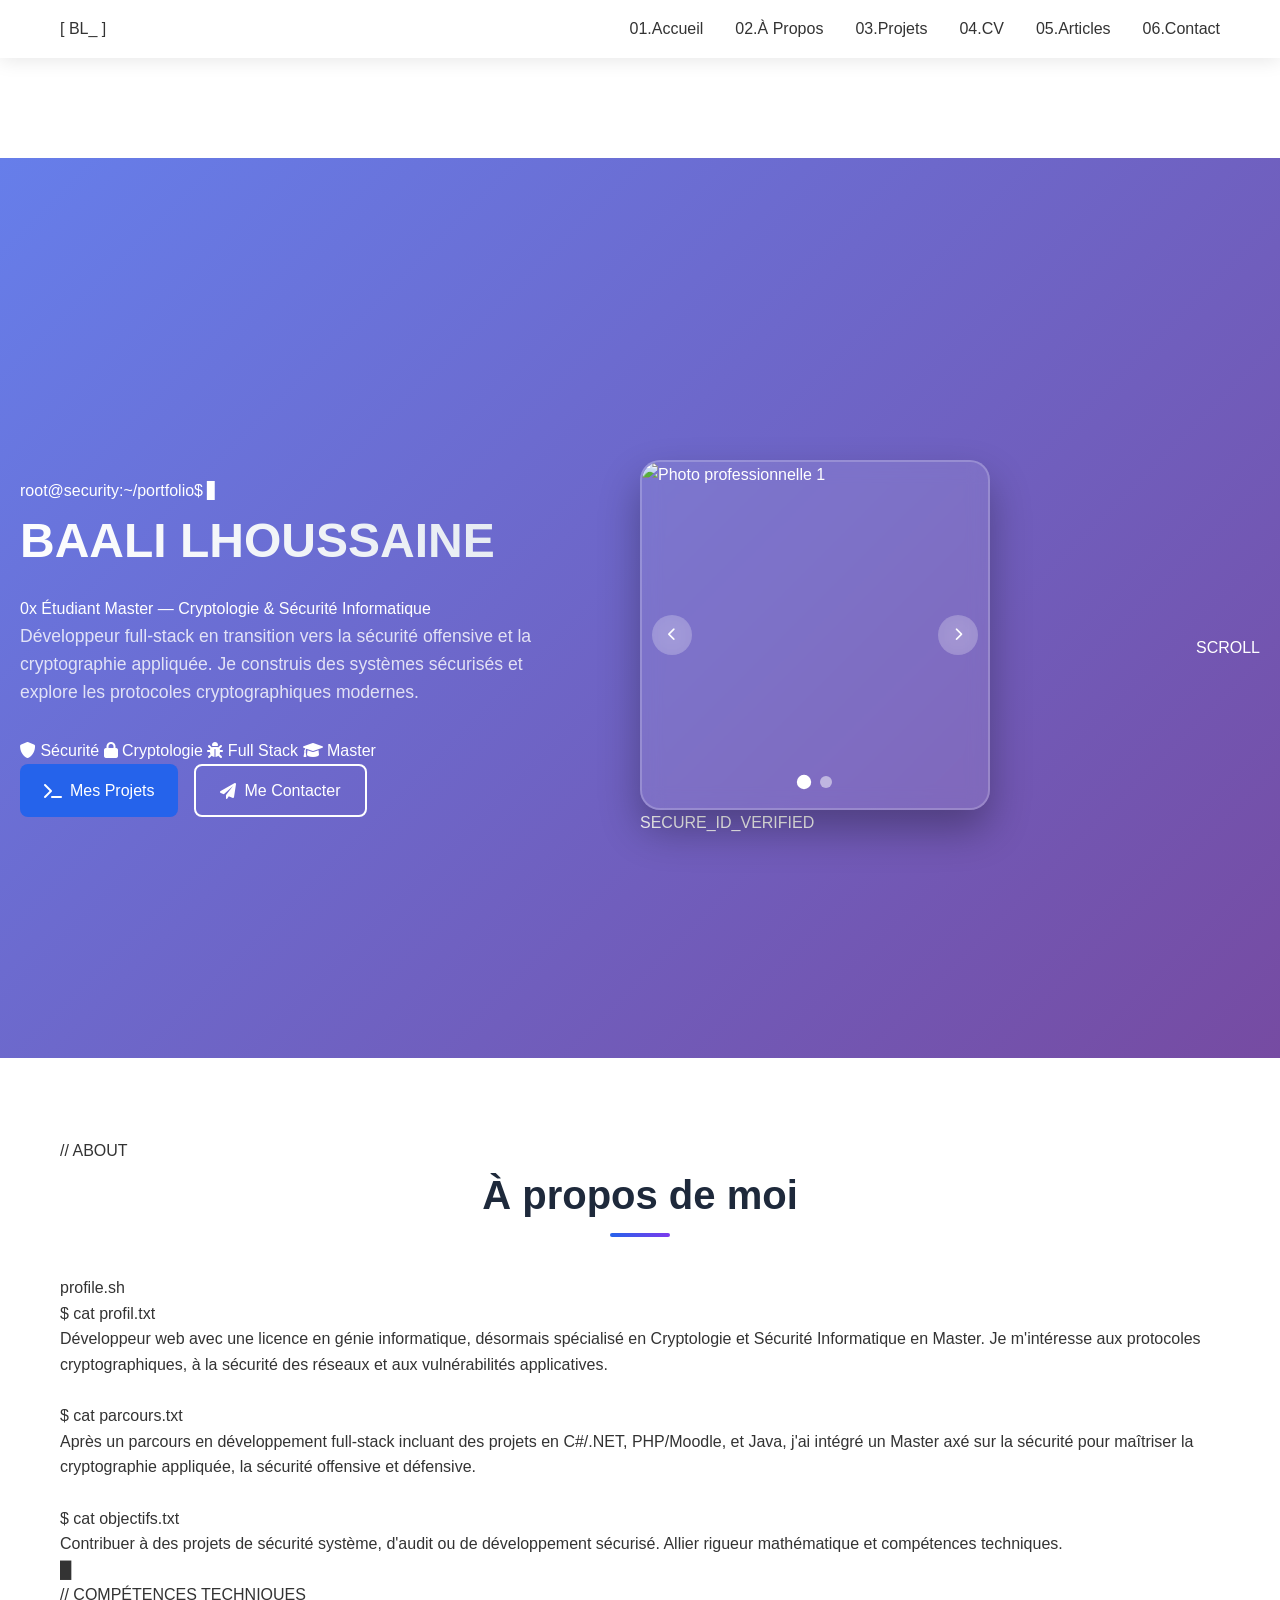
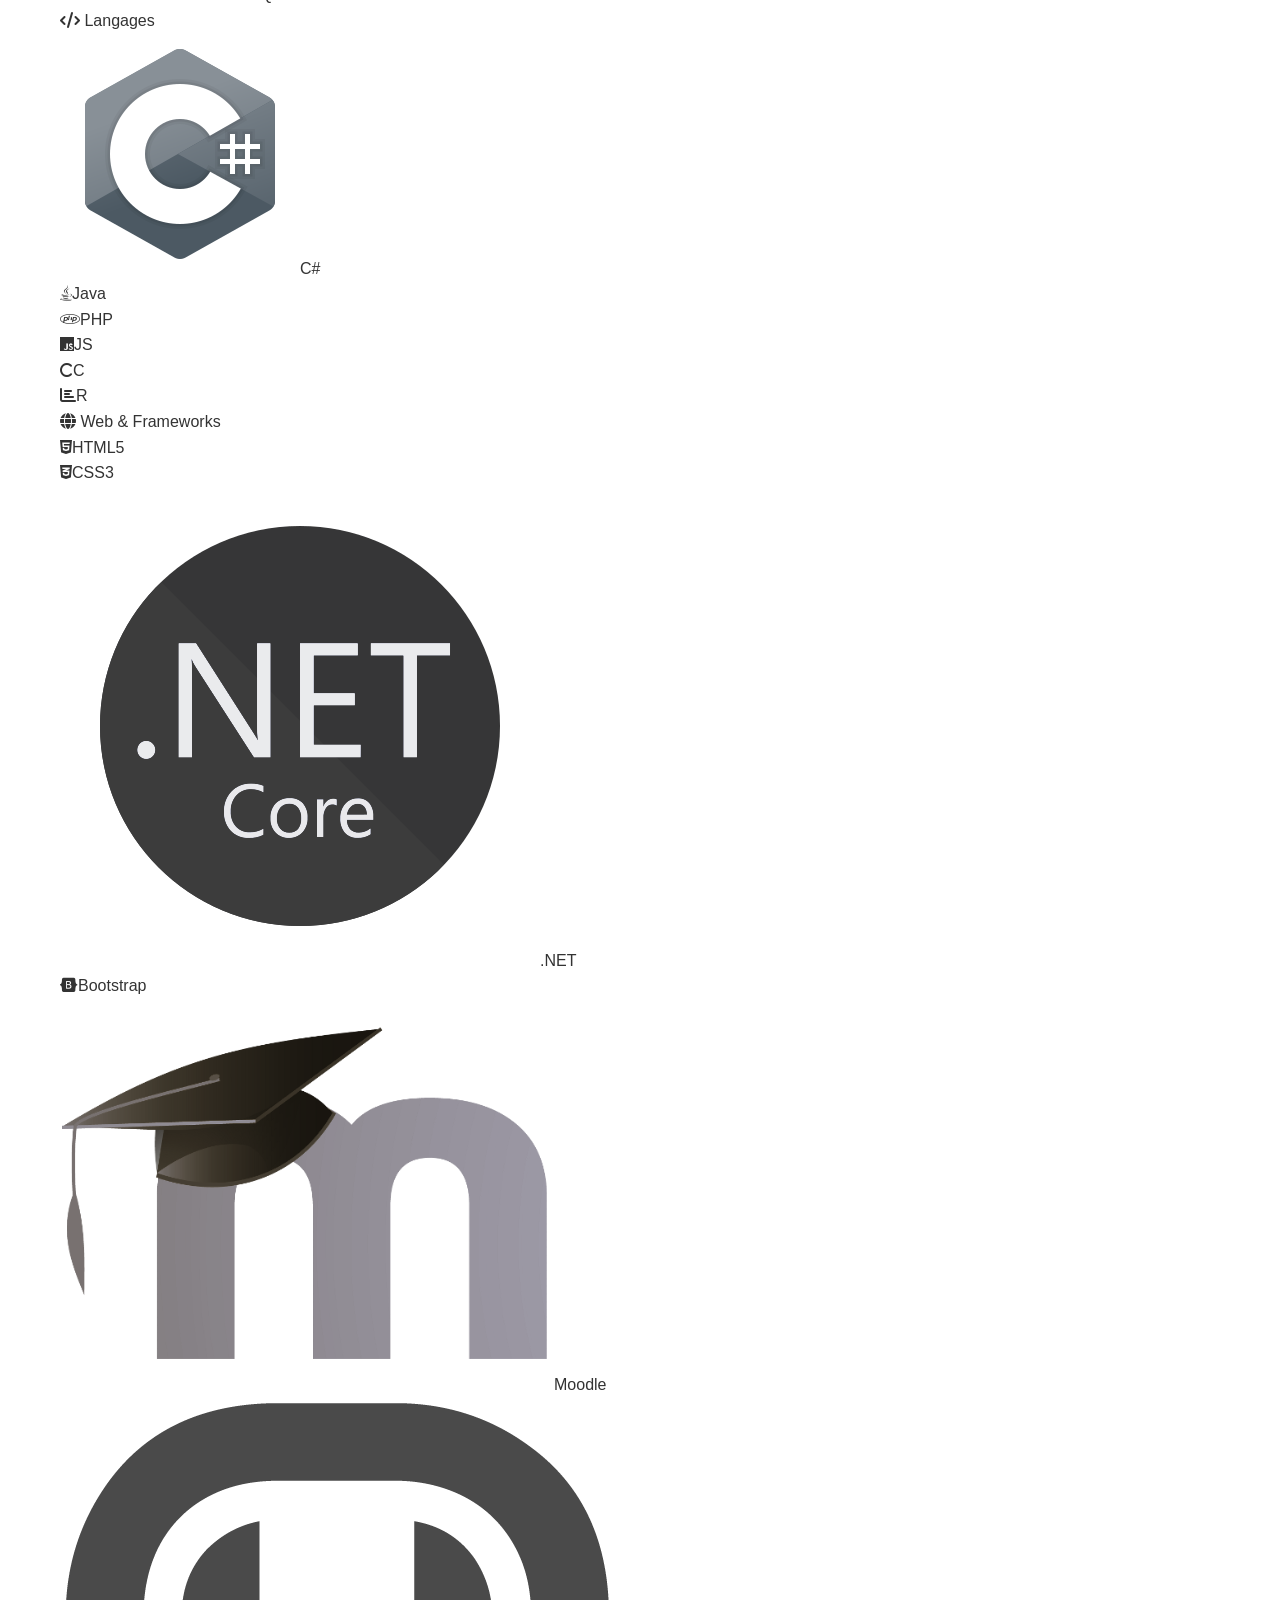
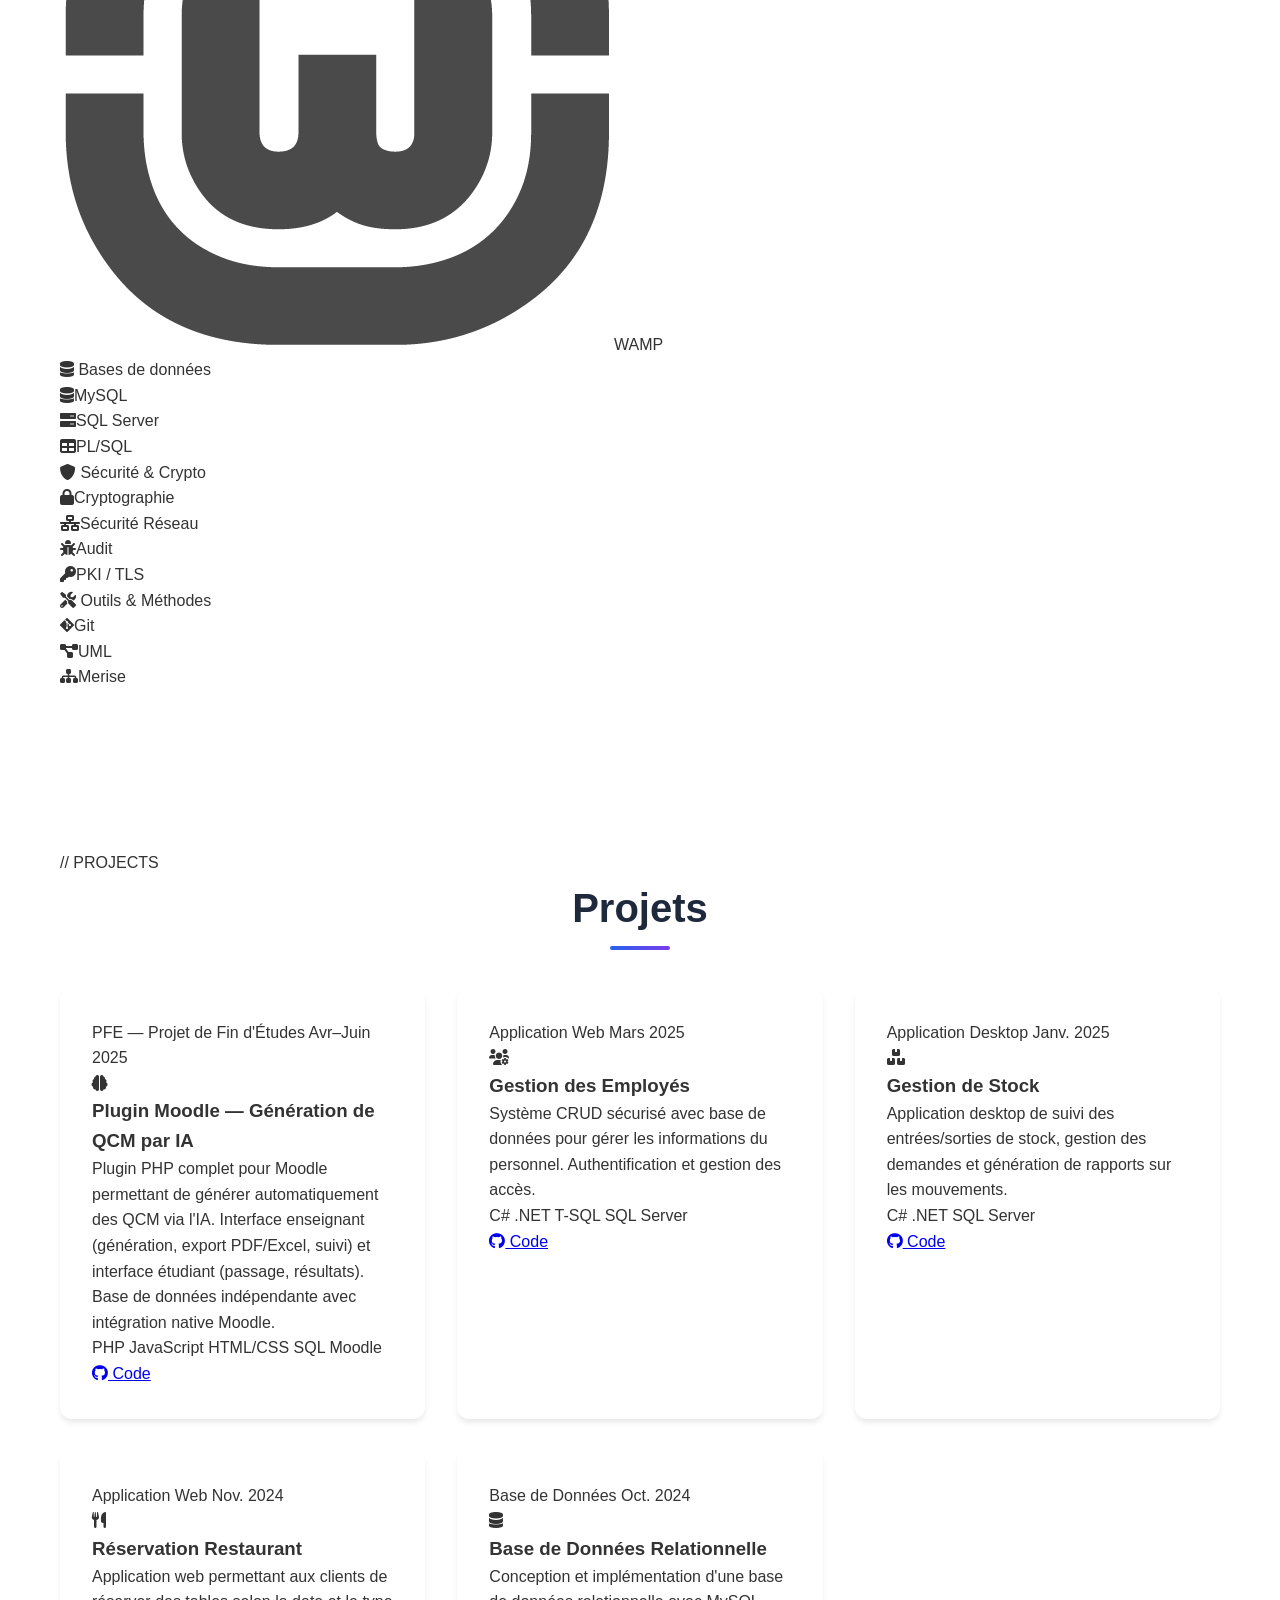
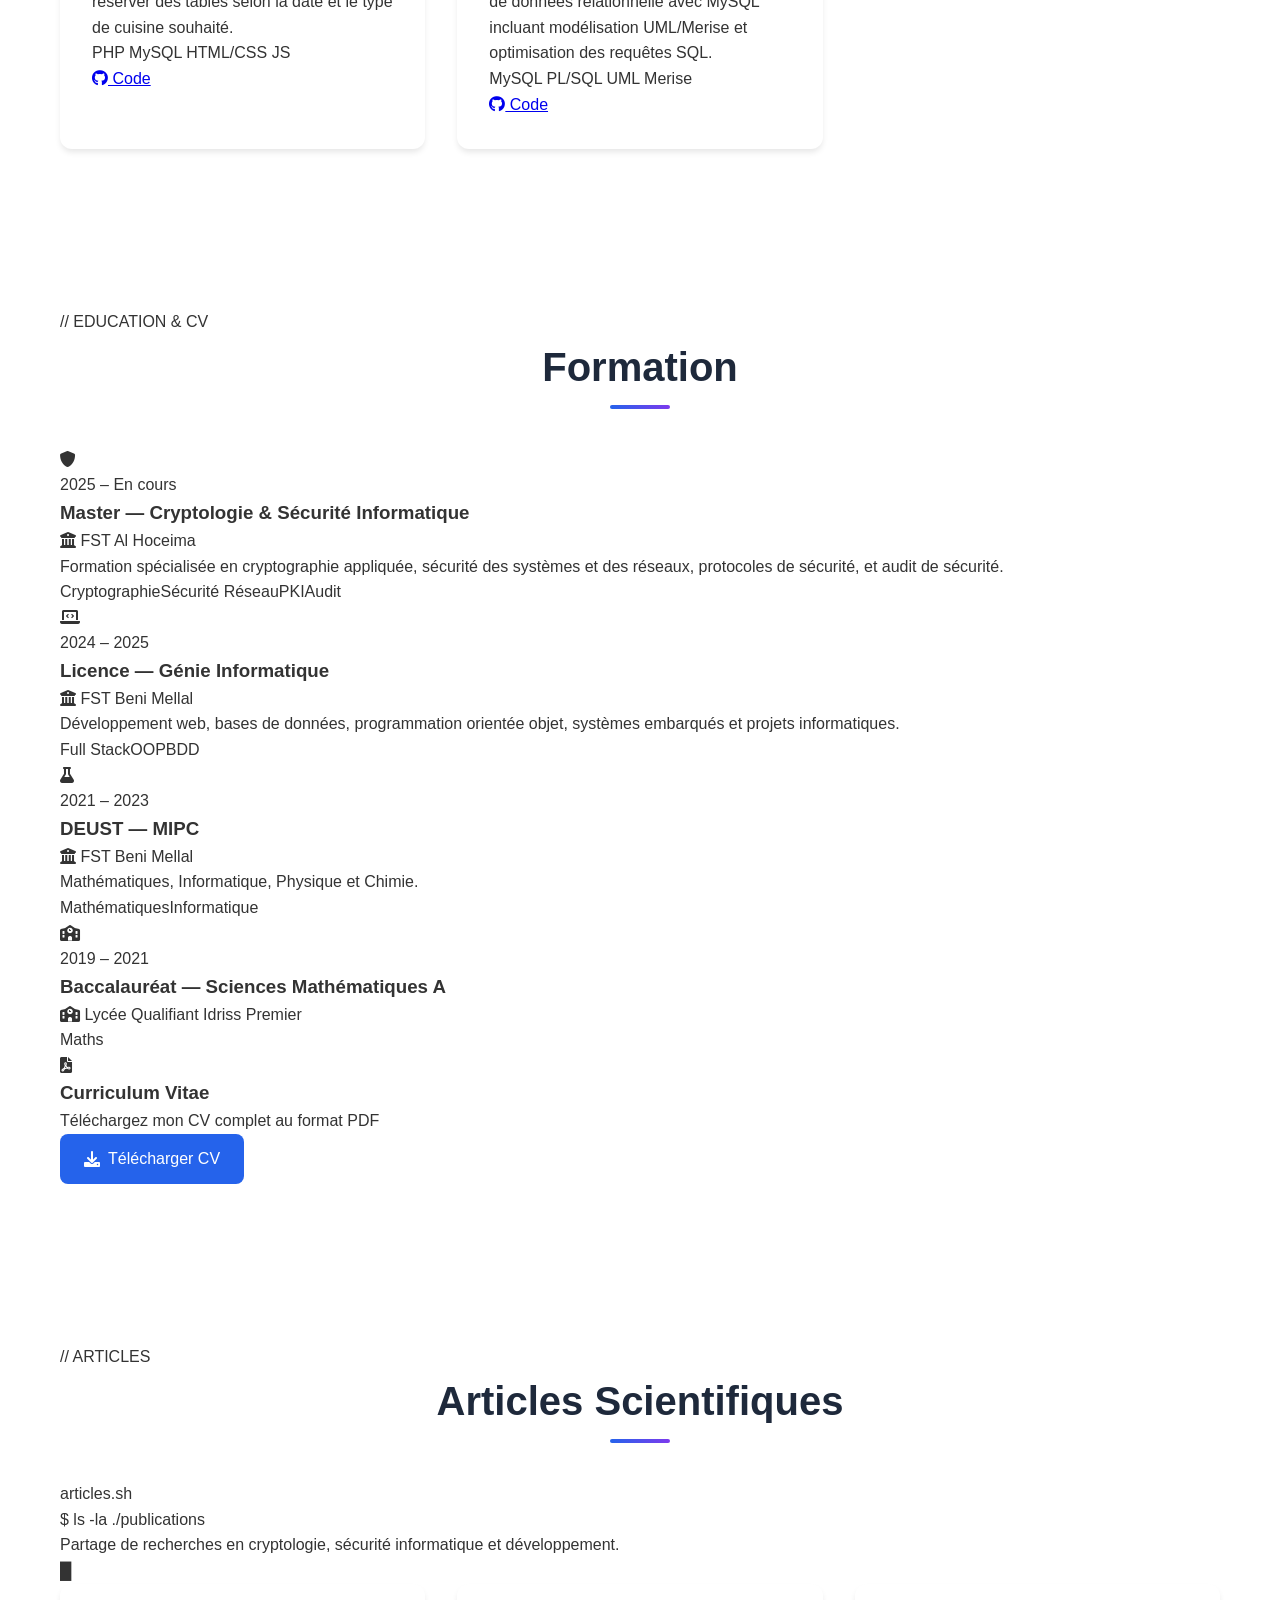
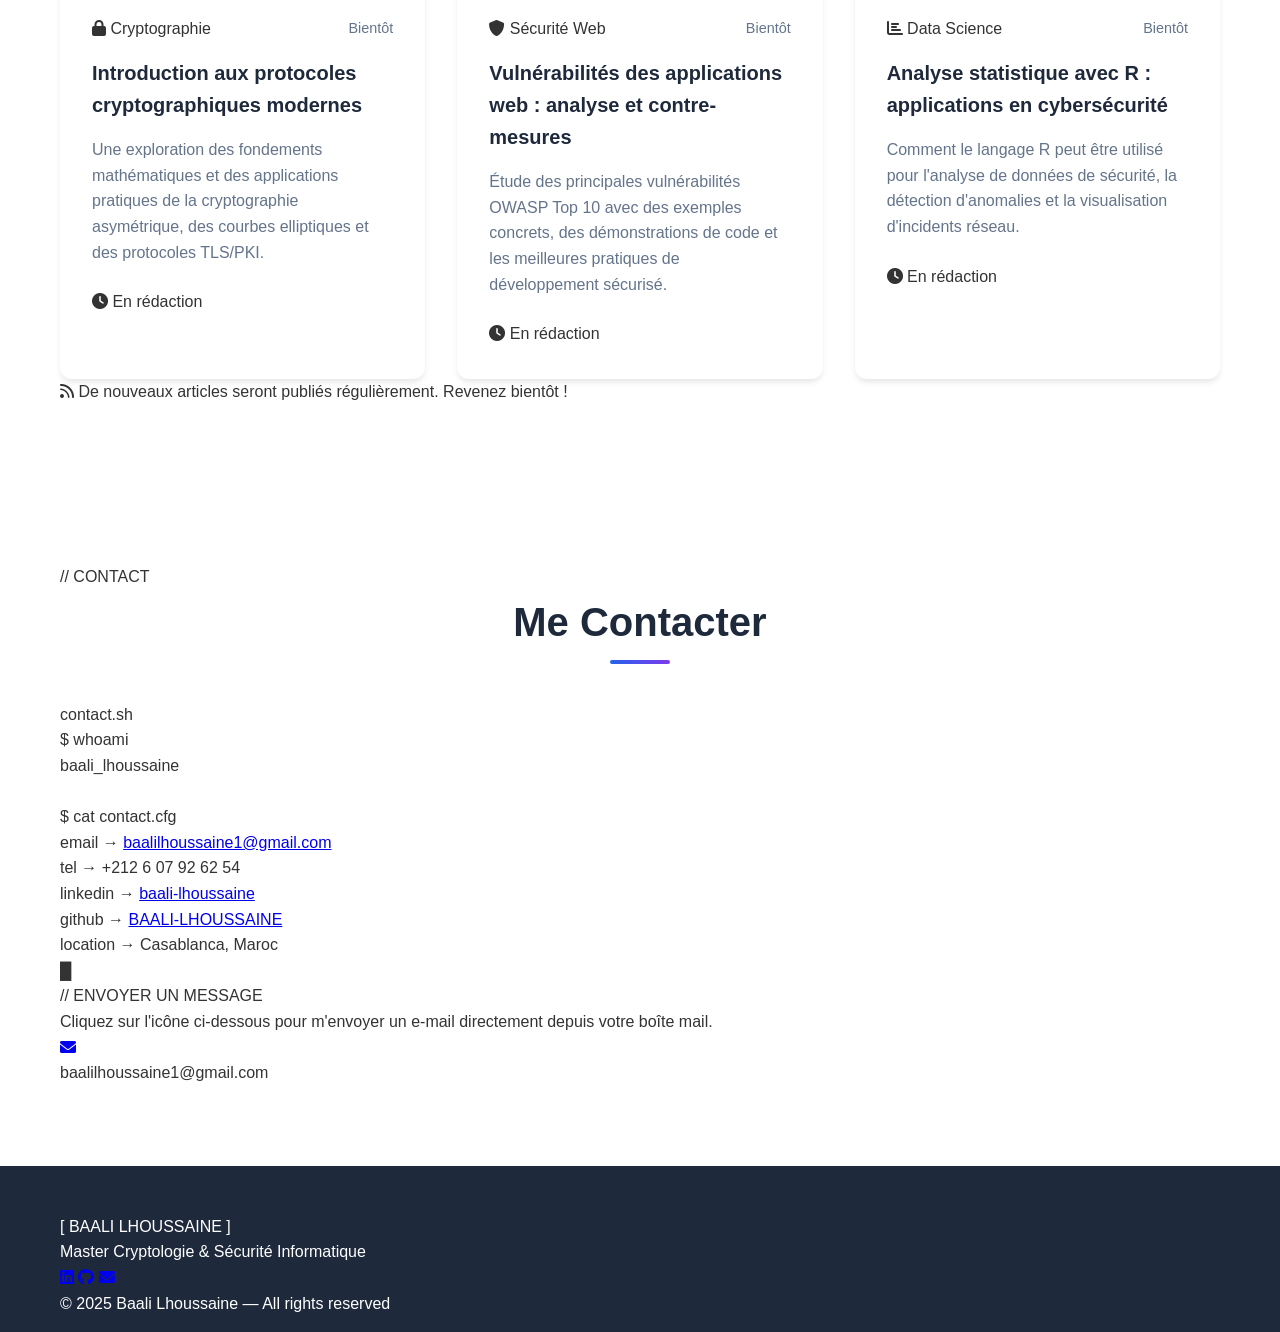
==== commit 8a54d76f: "Update index.html" ====
--- a/index.html
+++ b/index.html
@@ -1,462 +1,580 @@
 <!DOCTYPE html>
 <html lang="fr">
-
 <head>
     <meta charset="UTF-8">
     <meta name="viewport" content="width=device-width, initial-scale=1.0">
-    <title>BAALI LHOUSSAINE - Développeur Web</title>
+    <title>BAALI LHOUSSAINE — Cryptologie & Sécurité Informatique</title>
     <link rel="stylesheet" href="style.css">
     <link href="https://cdnjs.cloudflare.com/ajax/libs/font-awesome/6.0.0/css/all.min.css" rel="stylesheet">
+    <link href="https://fonts.googleapis.com/css2?family=Share+Tech+Mono&family=Orbitron:wght@400;700;900&family=Rajdhani:wght@300;400;500;600;700&display=swap" rel="stylesheet">
 </head>
-
 <body>
-    <!-- Navigation -->
-    <nav class="navbar">
-        <div class="nav-container">
-            <div class="nav-logo">
-                <h2>BAALI LHOUSSAINE</h2>
-            </div>
-            <ul class="nav-menu">
-                <li><a href="#accueil" class="nav-link">Accueil</a></li>
-                <li><a href="#apropos" class="nav-link">À propos</a></li>
-                <li><a href="#projets" class="nav-link">Projets</a></li>
-                <!--<li><a href="#articles" class="nav-link">Articles</a></li>-->
-                <li><a href="#cv" class="nav-link">CV</a></li>
-                <li><a href="#contact" class="nav-link">Contact</a></li>
-            </ul>
-            <div class="hamburger">
-                <span></span>
-                <span></span>
-                <span></span>
-            </div>
-        </div>
-    </nav>
-
-    <!-- Section Accueil -->
-    <section id="accueil" class="hero">
-        <div class="hero-content">
-            <div class="hero-text">
-                <h1>Développeur Web Full Stack</h1>
-                <p class="hero-subtitle">Je partage mes connaissances en développement web et mes projets techniques</p>
-                <p class="hero-description">Passionné par le développement web, je crée des solutions innovantes et
-                    partage mon expertise à travers mes projets et articles.</p>
-                <div class="hero-buttons">
-                    <a href="#projets" class="btn btn-primary">Voir mes projets</a>
-                    <a href="#contact" class="btn btn-secondary">Me contacter</a>
-                </div>
-            </div>
-            <div class="hero-image">
+
+<!-- Matrix Canvas Background -->
+<canvas id="matrix-canvas"></canvas>
+
+<!-- Scan Line Overlay -->
+<div class="scanlines"></div>
+
+<!-- Navigation -->
+<nav class="navbar">
+    <div class="nav-container">
+        <div class="nav-logo">
+            <span class="logo-bracket">[</span>
+            <span class="logo-text">BL<span class="logo-cursor">_</span></span>
+            <span class="logo-bracket">]</span>
+        </div>
+        <ul class="nav-menu">
+            <li><a href="#accueil" class="nav-link"><span class="nav-num">01.</span>Accueil</a></li>
+            <li><a href="#apropos" class="nav-link"><span class="nav-num">02.</span>À Propos</a></li>
+            <li><a href="#projets" class="nav-link"><span class="nav-num">03.</span>Projets</a></li>
+            <li><a href="#cv" class="nav-link"><span class="nav-num">04.</span>CV</a></li>
+            <li><a href="#articles" class="nav-link"><span class="nav-num">05.</span>Articles</a></li>
+            <li><a href="#contact" class="nav-link"><span class="nav-num">06.</span>Contact</a></li>
+        </ul>
+        <div class="hamburger">
+            <span></span>
+            <span></span>
+            <span></span>
+        </div>
+    </div>
+</nav>
+
+<!-- Scroll Progress -->
+<div class="scroll-bar"><div class="scroll-progress" id="scrollProgress"></div></div>
+
+<!-- ===================== HERO ===================== -->
+<section id="accueil" class="hero">
+    <div class="hero-content">
+        <div class="hero-text">
+            <div class="terminal-prompt">
+                <span class="prompt-user">root@security</span><span class="prompt-sep">:</span><span class="prompt-path">~/portfolio</span><span class="prompt-dollar">$</span>
+                <span class="prompt-cmd" id="typedCmd"></span><span class="prompt-blink">▋</span>
+            </div>
+            <h1 class="hero-name glitch" data-text="BAALI LHOUSSAINE">BAALI LHOUSSAINE</h1>
+            <div class="hero-title-wrapper">
+                <span class="hex-accent">0x</span>
+                <span class="hero-title" id="heroTitle">Étudiant Master — Cryptologie & Sécurité Informatique</span>
+            </div>
+            <p class="hero-description">
+                Développeur full-stack en transition vers la sécurité offensive et la cryptographie appliquée.
+                Je construis des systèmes sécurisés et explore les protocoles cryptographiques modernes.
+            </p>
+            <div class="hero-badges">
+                <span class="badge"><i class="fas fa-shield-alt"></i> Sécurité</span>
+                <span class="badge"><i class="fas fa-lock"></i> Cryptologie</span>
+                <span class="badge"><i class="fas fa-bug"></i> Full Stack</span>
+                <span class="badge"><i class="fas fa-graduation-cap"></i> Master</span>
+            </div>
+            <div class="hero-buttons">
+                <a href="#projets" class="btn btn-primary"><i class="fas fa-terminal"></i> Mes Projets</a>
+                <a href="#contact" class="btn btn-secondary"><i class="fas fa-paper-plane"></i> Me Contacter</a>
+            </div>
+        </div>
+        <div class="hero-visual">
+            <div class="photo-frame">
+                <div class="frame-corners">
+                    <span class="corner tl"></span>
+                    <span class="corner tr"></span>
+                    <span class="corner bl"></span>
+                    <span class="corner br"></span>
+                </div>
                 <div class="photo-carousel">
                     <div class="carousel-container">
-                        <!-- Slide 1 -->
                         <div class="carousel-slide active">
                             <img src="images/im2.jpeg" alt="Photo professionnelle 1">
                         </div>
-
-                        <!-- Slide 2 -->
                         <div class="carousel-slide">
-                            <img src="images/im1.jpeg" alt="Photo professionnelle 1">
-                        </div>
-                    </div>
-
-                    <!-- Contrôles -->
-                    <button class="carousel-controls carousel-prev" id="prevBtn">
-                        <i class="fas fa-chevron-left"></i>
-                    </button>
-                    <button class="carousel-controls carousel-next" id="nextBtn">
-                        <i class="fas fa-chevron-right"></i>
-                    </button>
-
-                    <!-- Indicateurs -->
+                            <img src="images/im1.png" alt="Photo professionnelle 2">
+                        </div>
+                    </div>
+                    <button class="carousel-controls carousel-prev" id="prevBtn"><i class="fas fa-chevron-left"></i></button>
+                    <button class="carousel-controls carousel-next" id="nextBtn"><i class="fas fa-chevron-right"></i></button>
                     <div class="carousel-indicators">
                         <div class="carousel-indicator active" data-slide="0"></div>
                         <div class="carousel-indicator" data-slide="1"></div>
-
-                    </div>
-                </div>
-            </div>
-        </div>
-    </section>
-
-
-    <!-- Section À propos -->
-    <section id="apropos" class="section">
-        <div class="container">
+                    </div>
+                </div>
+                <div class="scan-line-h"></div>
+                <div class="frame-status">
+                    <span class="status-dot"></span>
+                    <span class="status-text">SECURE_ID_VERIFIED</span>
+                </div>
+            </div>
+        </div>
+    </div>
+    <div class="hero-scroll-hint">
+        <span>SCROLL</span>
+        <div class="scroll-arrow"></div>
+    </div>
+</section>
+
+<!-- ===================== À PROPOS ===================== -->
+<section id="apropos" class="section">
+    <div class="container">
+        <div class="section-header">
+            <span class="section-tag">// ABOUT</span>
             <h2 class="section-title">À propos de moi</h2>
-            
-            <div class="about-content">
-                <div class="about-text">
-                    <p>Développeur web passionné avec une expertise en développement full stack, je me spécialise dans
-                        la création d'applications web robustes et performantes. Mon parcours m'a permis d'acquérir une
-                        solide expérience dans les technologies web modernes.</p>
-
-                    <center><h3>Mon parcours</h3></center>
-                    <p>Diplômé en informatique, j'ai développé mes compétences à travers divers projets académiques et
-                        personnels. Mon projet de fin d'étude, un plugin Moodle utilisant l'IA pour générer des QCM,
-                        témoigne de ma capacité à innover et à résoudre des problèmes complexes.</p>
-
-                    <center><h3>Mes objectifs</h3></center>
-                    <p>Je cherche à contribuer à des projets innovants en tant que développeur full stack, tout en
-                        continuant à apprendre et à partager mes connaissances avec la communauté.</p>
-                </div>
-            </div>
-
-            <div class="skills-grid">
-                <div class="skill-category">
-                    <h4>Langages de programmation</h4>
-                    <div class="skills">
-                        <div class="skill-icon" title="C#">
-                            <img src="images/Csharp.png" alt="C#" class="custom-icon">
-                        </div>
-                        <div class="skill-icon" title="Java">
-                            <i class="fab fa-java"></i>
-                        </div>
-                        <div class="skill-icon" title="PHP">
-                            <i class="fab fa-php"></i>
-                        </div>
-                        <div class="skill-icon" title="JavaScript">
-                            <i class="fab fa-js"></i>
-                        </div>
-                        <div class="skill-icon" title="C">
-                            <i class="fas fa-c"></i>
-                        </div>
-                    </div>
-                </div>
-
-                <div class="skill-category">
-                    <h4>Développement Web</h4>
-                    <div class="skills">
-                        <div class="skill-icon" title="HTML">
-                            <i class="fab fa-html5"></i>
-                        </div>
-                        <div class="skill-icon" title="CSS">
-                            <i class="fab fa-css3-alt"></i>
-                        </div>
-                        <div class="skill-icon" title="Bootstrap">
-                            <i class="fab fa-bootstrap"></i>
-                        </div>
-                        <div class="skill-icon" title="JavaScript">
-                            <i class="fab fa-js"></i>
-                        </div>
-                        <div class="skill-icon" title="PHP">
-                            <i class="fab fa-php"></i>
-                        </div>
-                    </div>
-                </div>
-
-                <div class="skill-category">
-                    <h4>Base de données</h4>
-                    <div class="skills">
-                        <div class="skill-icon" title="MySQL">
-                            <i class="fas fa-database"></i>
-                        </div>
-                        <div class="skill-icon" title="SQL Server">
-                            <i class="fas fa-server"></i>
-                        </div>
-                        <!--
-                        <div class="skill-icon" title="T-SQL">
-                            <i class="fas fa-table"></i>
-                        </div>
-                        <div class="skill-icon" title="PL/SQL">
-                            <i class="fas fa-database"></i>
-                        </div>
-                        -->
-                    </div>
-                </div>
-
-                <div class="skill-category">
-                    <h4>Frameworks & plateformes</h4>
-                    <div class="skills">
-                        <div class="skill-icon" title=".NET">
-                            <img src="images/NET.png" alt=".NET" class="custom-icon">
-                        </div>
-                        <div class="skill-icon" title="JEE">
-                            <i class="fab fa-java"></i>
-                        </div>
-                        <div class="skill-icon" title="Moodle">
-                            <img src="images/moodle.png" alt="Moodle" class="custom-icon">
-                        </div>
-                    </div>
-                </div>
-
-                <div class="skill-category">
-                    <h4>Modélisation</h4>
-                    <div class="skills">
-                        <div class="skill-icon" title="UML">
-                            <i class="fas fa-project-diagram"></i>
-                        </div>
-                        <div class="skill-icon" title="Merise">
-                            <i class="fas fa-sitemap"></i>
-                        </div>
-                    </div>
-                </div>
-
-                <div class="skill-category">
-                    <h4>Gestion de projet</h4>
-                    <div class="skills">
-                        <div class="skill-icon" title="GanttProject">
-                            <i class="fas fa-tasks"></i>
-                        </div>
-                        <div class="skill-icon" title="Travail en équipe">
-                            <i class="fas fa-users"></i>
-                        </div>
-                        <div class="skill-icon" title="Git/GitHub">
-                            <i class="fab fa-git-alt"></i>
-                        </div>
-                    </div>
-                </div>
-
-                <div class="skill-category">
-                    <h4>Déploiement</h4>
-                    <div class="skills">
-                        <div class="skill-icon" title="Netlify">
-                            <i class="fas fa-cloud-upload-alt"></i>
-                        </div>
-                        <div class="skill-icon" title="WampServer">
-                            <img src="images/wamp.png" alt="WampServer" class="custom-icon">
-                        </div>
-                        <!--<div class="skill-icon" title="Moodle local">
-                            <img src="images/moodle.png" alt="Moodle" class="custom-icon">
-                        </div>-->
-                    </div>
-                </div>
-            </div>
-        </div>
-    </section>
-
-    <!-- Section Projets -->
-    <section id="projets" class="section bg-light">
-        <div class="container">
-            <h2 class="section-title">Mes Projets</h2>
-            <div class="projects-grid">
-                <div class="project-card">
-                    <div class="project-header">
-                        <h3>🔹 Application web de gestion des employés</h3>
-                        <div class="project-links">
-                            <a href="https://github.com/BAALI-LHOUSSAINE" class="project-link"><i
-                                    class="fab fa-github"></i></a>
-                            <a href="https://linkedin.com/in/BAALI-LHOUSSAINE" class="project-link"><i
-                                    class="fas fa-external-link-alt"></i></a>
-                        </div>
-                    </div>
-                    <p class="project-description">Système complet de gestion des employés avec opérations CRUD (Create,
-                        Read, Update, Delete) pour une administration efficace des ressources humaines.</p>
-                    <div class="project-tech">
-                        <span class="tech-tag">JEE</span>
-                        <span class="tech-tag">CSS</span>
-                        <span class="tech-tag">JavaScript</span>
-                        <span class="tech-tag">MySQL</span>
-                    </div>
-                </div>
-
-                <div class="project-card">
-                    <div class="project-header">
-                        <h3>🔹 Application web de réservation des tables</h3>
-                        <div class="project-links">
-                            <a href="https://github.com/BAALI-LHOUSSAINE" class="project-link"><i
-                                    class="fab fa-github"></i></a>
-                            <a href="https://linkedin.com/in/BAALI-LHOUSSAINE" class="project-link"><i
-                                    class="fas fa-external-link-alt"></i></a>
-                        </div>
-                    </div>
-                    <p class="project-description">Plateforme de réservation en ligne pour restaurant avec gestion des
-                        dates, heures, nombre de personnes et disponibilité des tables en temps réel.</p>
-                    <div class="project-tech">
-                        <span class="tech-tag">HTML</span>
-                        <span class="tech-tag">CSS</span>
-                        <span class="tech-tag">PHP</span>
-                        <span class="tech-tag">JavaScript</span>
-                        <span class="tech-tag">MySQL</span>
-                    </div>
-                </div>
-
-                <div class="project-card">
-                    <div class="project-header">
-                        <h3>🔹 Application Desktop de gestion de stock</h3>
-                        <div class="project-links">
-                            <a href="https://github.com/BAALI-LHOUSSAINE" class="project-link"><i
-                                    class="fab fa-github"></i></a>
-                            <a href="https://linkedin.com/in/BAALI-LHOUSSAINE" class="project-link"><i
-                                    class="fas fa-external-link-alt"></i></a>
-                        </div>
-                    </div>
-                    <p class="project-description">Solution complète pour le suivi des produits, gestion des entrées et
-                        sorties, ajout de demandes, avec alertes automatiques pour les niveaux de stock critiques.</p>
-                    <div class="project-tech">
-                        <span class="tech-tag">C#</span>
-                        <span class="tech-tag">.NET</span>
-                        <span class="tech-tag">T-SQL</span>
-                        <span class="tech-tag">SQL Server</span>
-                    </div>
-                </div>
-
-                <div class="project-card featured">
-                    <div class="project-header">
-                        <h3>🔹 Plugin Moodle IA - Projet de fin d'étude</h3>
-                        <div class="project-links">
-                            <a href="https://github.com/BAALI-LHOUSSAINE" class="project-link"><i
-                                    class="fab fa-github"></i></a>
-                            <a href="https://linkedin.com/in/BAALI-LHOUSSAINE" class="project-link"><i
-                                    class="fas fa-external-link-alt"></i></a>
-                        </div>
-                    </div>
-                    <p class="project-description">Plugin Moodle innovant utilisant l'IA pour générer automatiquement
-                        des QCM. Interface double : enseignant (génération, export PDF/Excel, suivi) et étudiant
-                        (passage, résultats). Base de données indépendante avec interface native Moodle.</p>
-                    <div class="project-tech">
-                        <span class="tech-tag">PHP</span>
-                        <span class="tech-tag">JavaScript</span>
-                        <span class="tech-tag">HTML</span>
-                        <span class="tech-tag">CSS</span>
-                        <span class="tech-tag">SQL</span>
-                        <span class="tech-tag">Moodle</span>
-                    </div>
-                </div>
-            </div>
-        </div>
-    </section>
-
-    <!-- Section Articles -->
-    <!--
-    <section id="articles" class="section">
-        <div class="container">
-            <h2 class="section-title">Articles & Blog</h2>
-            <div class="articles-grid">
-                <article class="article-card">
-                    <div class="article-meta">
-                        <span class="article-date">15 Janvier 2025</span>
-                        <span class="article-category">Déploiement</span>
-                    </div>
-                    <h3>Comment j'ai déployé ce site sur Netlify</h3>
-                    <p>Guide complet pour déployer un site web statique sur Netlify avec intégration Git et formulaires
-                        de contact.</p>
-                    <a href="" class="read-more">Lire l'article →</a>
-                </article>
-
-                <article class="article-card">
-                    <div class="article-meta">
-                        <span class="article-date">10 Janvier 2025</span>
-                        <span class="article-category">Projet</span>
-                    </div>
-                    <h3>Présentation de mon plugin Moodle IA (PFE)</h3>
-                    <p>Retour d'expérience sur le développement d'un plugin Moodle utilisant l'IA pour générer des QCM
-                        automatiquement.</p>
-                    <a href="" class="read-more">Lire l'article →</a>
-                </article>
-
-                <article class="article-card">
-                    <div class="article-meta">
-                        <span class="article-date">5 Janvier 2025</span>
-                        <span class="article-category">Tutoriel</span>
-                    </div>
-                    <h3>Gérer un CRUD en PHP/MySQL</h3>
-                    <p>Tutoriel détaillé pour créer un système CRUD complet avec PHP et MySQL, bonnes pratiques
-                        incluses.</p>
-                    <a href="" class="read-more">Lire l'article →</a>
-                </article>
-            </div>
-        </div>
-    </section>
--->
-
-    <!-- Section CV -->
-   <!-- <section id="cv" class="section bg-light">
-        <div class="container">
-            <h2 class="section-title">Mon CV</h2>
-            <div class="cv-content">
-                <div class="cv-preview">
-                    <div class="cv-icon">
-                        <i class="fas fa-file-pdf"></i>
-                    </div>
-                    <div class="cv-info">
-                        <h3>Curriculum Vitae</h3>
-                        <p>Téléchargez mon CV complet au format PDF pour découvrir mon parcours détaillé, mes
-                            expériences et mes compétences.</p>
-                    </div>
-                </div>
-                <a href="CV.pdf" download class="btn btn-primary">
-                    <i class="fas fa-download"></i> Télécharger mon CV
-                </a>
-            </div>
-        </div>
-    </section>
--->
-    <!-- Section Contact -->
-    <section id="contact" class="section">
-        <div class="container">
+            <div class="title-line"></div>
+        </div>
+
+        <div class="about-grid">
+            <div class="about-text-block">
+                <div class="terminal-box">
+                    <div class="terminal-header">
+                        <span class="t-dot red"></span>
+                        <span class="t-dot yellow"></span>
+                        <span class="t-dot green"></span>
+                        <span class="t-title">profile.sh</span>
+                    </div>
+                    <div class="terminal-body">
+                        <p><span class="t-cmd">$ cat profil.txt</span></p>
+                        <p class="t-out">Développeur web avec une licence en génie informatique, désormais spécialisé en <span class="t-green">Cryptologie et Sécurité Informatique</span> en Master. Je m'intéresse aux protocoles cryptographiques, à la sécurité des réseaux et aux vulnérabilités applicatives.</p>
+                        <br>
+                        <p><span class="t-cmd">$ cat parcours.txt</span></p>
+                        <p class="t-out">Après un parcours en développement full-stack incluant des projets en <span class="t-cyan">C#/.NET</span>, <span class="t-cyan">PHP/Moodle</span>, et <span class="t-cyan">Java</span>, j'ai intégré un Master axé sur la sécurité pour maîtriser la cryptographie appliquée, la sécurité offensive et défensive.</p>
+                        <br>
+                        <p><span class="t-cmd">$ cat objectifs.txt</span></p>
+                        <p class="t-out">Contribuer à des projets de <span class="t-green">sécurité système</span>, d'audit ou de développement sécurisé. Allier rigueur mathématique et compétences techniques.</p>
+                        <p class="t-prompt">█</p>
+                    </div>
+                </div>
+            </div>
+
+            <div class="skills-block">
+                <div class="skills-section-label">// COMPÉTENCES TECHNIQUES</div>
+
+                <div class="skill-group">
+                    <div class="sg-label"><i class="fas fa-code"></i> Langages</div>
+                    <div class="skills-row">
+                        <div class="skill-chip" title="C#"><img src="images/Csharp.png" alt="C#"><span>C#</span></div>
+                        <div class="skill-chip" title="Java"><i class="fab fa-java"></i><span>Java</span></div>
+                        <div class="skill-chip" title="PHP"><i class="fab fa-php"></i><span>PHP</span></div>
+                        <div class="skill-chip" title="JavaScript"><i class="fab fa-js"></i><span>JS</span></div>
+                        <div class="skill-chip" title="C"><i class="fas fa-c"></i><span>C</span></div>
+                        <div class="skill-chip" title="R"><i class="fas fa-chart-bar"></i><span>R</span></div>
+                    </div>
+                </div>
+
+                <div class="skill-group">
+                    <div class="sg-label"><i class="fas fa-globe"></i> Web & Frameworks</div>
+                    <div class="skills-row">
+                        <div class="skill-chip"><i class="fab fa-html5"></i><span>HTML5</span></div>
+                        <div class="skill-chip"><i class="fab fa-css3-alt"></i><span>CSS3</span></div>
+                        <div class="skill-chip"><img src="images/NET.png" alt=".NET"><span>.NET</span></div>
+                        <div class="skill-chip"><i class="fab fa-bootstrap"></i><span>Bootstrap</span></div>
+                        <div class="skill-chip"><img src="images/moodle.png" alt="Moodle"><span>Moodle</span></div>
+                        <div class="skill-chip"><img src="images/wamp.png" alt="Wamp"><span>WAMP</span></div>
+                    </div>
+                </div>
+
+                <div class="skill-group">
+                    <div class="sg-label"><i class="fas fa-database"></i> Bases de données</div>
+                    <div class="skills-row">
+                        <div class="skill-chip"><i class="fas fa-database"></i><span>MySQL</span></div>
+                        <div class="skill-chip"><i class="fas fa-server"></i><span>SQL Server</span></div>
+                        <div class="skill-chip"><i class="fas fa-table"></i><span>PL/SQL</span></div>
+                    </div>
+                </div>
+
+                <div class="skill-group">
+                    <div class="sg-label"><i class="fas fa-shield-alt"></i> Sécurité & Crypto</div>
+                    <div class="skills-row">
+                        <div class="skill-chip new"><i class="fas fa-lock"></i><span>Cryptographie</span></div>
+                        <div class="skill-chip new"><i class="fas fa-network-wired"></i><span>Sécurité Réseau</span></div>
+                        <div class="skill-chip new"><i class="fas fa-bug"></i><span>Audit</span></div>
+                        <div class="skill-chip new"><i class="fas fa-key"></i><span>PKI / TLS</span></div>
+                    </div>
+                </div>
+
+                <div class="skill-group">
+                    <div class="sg-label"><i class="fas fa-tools"></i> Outils & Méthodes</div>
+                    <div class="skills-row">
+                        <div class="skill-chip"><i class="fab fa-git-alt"></i><span>Git</span></div>
+                        <div class="skill-chip"><i class="fas fa-project-diagram"></i><span>UML</span></div>
+                        <div class="skill-chip"><i class="fas fa-sitemap"></i><span>Merise</span></div>
+                    </div>
+                </div>
+
+
+            </div>
+        </div>
+    </div>
+</section>
+
+<!-- ===================== PROJETS ===================== -->
+<section id="projets" class="section section-dark">
+    <div class="container">
+        <div class="section-header">
+            <span class="section-tag">// PROJECTS</span>
+            <h2 class="section-title">Projets</h2>
+            <div class="title-line"></div>
+        </div>
+
+        <div class="projects-grid">
+
+            <!-- PFE - Featured -->
+            <div class="project-card featured-card">
+                <div class="card-glow"></div>
+                <div class="card-top-bar">
+                    <span class="card-tag">PFE — Projet de Fin d'Études</span>
+                    <span class="card-date">Avr–Juin 2025</span>
+                </div>
+                <div class="card-icon"><i class="fas fa-brain"></i></div>
+                <h3>Plugin Moodle — Génération de QCM par IA</h3>
+                <p class="card-desc">Plugin PHP complet pour Moodle permettant de générer automatiquement des QCM via l'IA. Interface enseignant (génération, export PDF/Excel, suivi) et interface étudiant (passage, résultats). Base de données indépendante avec intégration native Moodle.</p>
+                <div class="card-tech">
+                    <span class="tech">PHP</span>
+                    <span class="tech">JavaScript</span>
+                    <span class="tech">HTML/CSS</span>
+                    <span class="tech">SQL</span>
+                    <span class="tech">Moodle</span>
+                </div>
+                <div class="card-links">
+                    <a href="https://github.com/BAALI-LHOUSSAINE" class="card-link" target="_blank"><i class="fab fa-github"></i> Code</a>
+                </div>
+            </div>
+
+            <!-- Gestion Employés -->
+            <div class="project-card">
+                <div class="card-top-bar">
+                    <span class="card-tag">Application Web</span>
+                    <span class="card-date">Mars 2025</span>
+                </div>
+                <div class="card-icon"><i class="fas fa-users-cog"></i></div>
+                <h3>Gestion des Employés</h3>
+                <p class="card-desc">Système CRUD sécurisé avec base de données pour gérer les informations du personnel. Authentification et gestion des accès.</p>
+                <div class="card-tech">
+                    <span class="tech">C#</span>
+                    <span class="tech">.NET</span>
+                    <span class="tech">T-SQL</span>
+                    <span class="tech">SQL Server</span>
+                </div>
+                <div class="card-links">
+                    <a href="https://github.com/BAALI-LHOUSSAINE" class="card-link" target="_blank"><i class="fab fa-github"></i> Code</a>
+                </div>
+            </div>
+
+            <!-- Gestion Stock -->
+            <div class="project-card">
+                <div class="card-top-bar">
+                    <span class="card-tag">Application Desktop</span>
+                    <span class="card-date">Janv. 2025</span>
+                </div>
+                <div class="card-icon"><i class="fas fa-boxes"></i></div>
+                <h3>Gestion de Stock</h3>
+                <p class="card-desc">Application desktop de suivi des entrées/sorties de stock, gestion des demandes et génération de rapports sur les mouvements.</p>
+                <div class="card-tech">
+                    <span class="tech">C#</span>
+                    <span class="tech">.NET</span>
+                    <span class="tech">SQL Server</span>
+                </div>
+                <div class="card-links">
+                    <a href="https://github.com/BAALI-LHOUSSAINE" class="card-link" target="_blank"><i class="fab fa-github"></i> Code</a>
+                </div>
+            </div>
+
+            <!-- Réservation Restaurant -->
+            <div class="project-card">
+                <div class="card-top-bar">
+                    <span class="card-tag">Application Web</span>
+                    <span class="card-date">Nov. 2024</span>
+                </div>
+                <div class="card-icon"><i class="fas fa-utensils"></i></div>
+                <h3>Réservation Restaurant</h3>
+                <p class="card-desc">Application web permettant aux clients de réserver des tables selon la date et le type de cuisine souhaité.</p>
+                <div class="card-tech">
+                    <span class="tech">PHP</span>
+                    <span class="tech">MySQL</span>
+                    <span class="tech">HTML/CSS</span>
+                    <span class="tech">JS</span>
+                </div>
+                <div class="card-links">
+                    <a href="https://github.com/BAALI-LHOUSSAINE" class="card-link" target="_blank"><i class="fab fa-github"></i> Code</a>
+                </div>
+            </div>
+
+            <!-- BDD Relationnelle -->
+            <div class="project-card">
+                <div class="card-top-bar">
+                    <span class="card-tag">Base de Données</span>
+                    <span class="card-date">Oct. 2024</span>
+                </div>
+                <div class="card-icon"><i class="fas fa-database"></i></div>
+                <h3>Base de Données Relationnelle</h3>
+                <p class="card-desc">Conception et implémentation d'une base de données relationnelle avec MySQL incluant modélisation UML/Merise et optimisation des requêtes SQL.</p>
+                <div class="card-tech">
+                    <span class="tech">MySQL</span>
+                    <span class="tech">PL/SQL</span>
+                    <span class="tech">UML</span>
+                    <span class="tech">Merise</span>
+                </div>
+                <div class="card-links">
+                    <a href="https://github.com/BAALI-LHOUSSAINE" class="card-link" target="_blank"><i class="fab fa-github"></i> Code</a>
+                </div>
+            </div>
+
+        </div>
+    </div>
+</section>
+
+<!-- ===================== FORMATION ===================== -->
+<section id="cv" class="section">
+    <div class="container">
+        <div class="section-header">
+            <span class="section-tag">// EDUCATION & CV</span>
+            <h2 class="section-title">Formation</h2>
+            <div class="title-line"></div>
+        </div>
+
+        <div class="timeline">
+
+            <div class="timeline-item active-item">
+                <div class="tl-dot"><i class="fas fa-shield-alt"></i></div>
+                <div class="tl-line"></div>
+                <div class="tl-card">
+                    <div class="tl-year">2025 – En cours</div>
+                    <h3>Master — Cryptologie & Sécurité Informatique</h3>
+                    <div class="tl-school"><i class="fas fa-university"></i> FST Al Hoceima</div>
+                    <p>Formation spécialisée en cryptographie appliquée, sécurité des systèmes et des réseaux, protocoles de sécurité, et audit de sécurité.</p>
+                    <div class="tl-tags">
+                        <span>Cryptographie</span><span>Sécurité Réseau</span><span>PKI</span><span>Audit</span>
+                    </div>
+                </div>
+            </div>
+
+            <div class="timeline-item">
+                <div class="tl-dot"><i class="fas fa-laptop-code"></i></div>
+                <div class="tl-line"></div>
+                <div class="tl-card">
+                    <div class="tl-year">2024 – 2025</div>
+                    <h3>Licence — Génie Informatique</h3>
+                    <div class="tl-school"><i class="fas fa-university"></i> FST Beni Mellal</div>
+                    <p>Développement web, bases de données, programmation orientée objet, systèmes embarqués et projets informatiques.</p>
+                    <div class="tl-tags">
+                        <span>Full Stack</span><span>OOP</span><span>BDD</span>
+                    </div>
+                </div>
+            </div>
+
+            <div class="timeline-item">
+                <div class="tl-dot"><i class="fas fa-flask"></i></div>
+                <div class="tl-line"></div>
+                <div class="tl-card">
+                    <div class="tl-year">2021 – 2023</div>
+                    <h3>DEUST — MIPC</h3>
+                    <div class="tl-school"><i class="fas fa-university"></i> FST Beni Mellal</div>
+                    <p>Mathématiques, Informatique, Physique et Chimie.</p>
+                    <div class="tl-tags">
+                        <span>Mathématiques</span><span>Informatique</span>
+                    </div>
+                </div>
+            </div>
+
+            <div class="timeline-item">
+                <div class="tl-dot"><i class="fas fa-school"></i></div>
+                <div class="tl-line last"></div>
+                <div class="tl-card">
+                    <div class="tl-year">2019 – 2021</div>
+                    <h3>Baccalauréat — Sciences Mathématiques A</h3>
+                    <div class="tl-school"><i class="fas fa-school"></i> Lycée Qualifiant Idriss Premier</div>
+                    <p></p>
+                    <div class="tl-tags">
+                        <span>Maths</span>
+                    </div>
+                </div>
+            </div>
+
+        </div>
+
+        <!-- CV Download -->
+        <div class="cv-download-block">
+            <div class="cv-download-inner">
+                <div class="cv-icon-wrap"><i class="fas fa-file-pdf"></i></div>
+                <div>
+                    <h3>Curriculum Vitae</h3>
+                    <p>Téléchargez mon CV complet au format PDF</p>
+                </div>
+                <a href="CV.pdf" download class="btn btn-primary"><i class="fas fa-download"></i> Télécharger CV</a>
+            </div>
+        </div>
+    </div>
+</section>
+
+<!-- ===================== ARTICLES ===================== -->
+<section id="articles" class="section">
+    <div class="container">
+        <div class="section-header">
+            <span class="section-tag">// ARTICLES</span>
+            <h2 class="section-title">Articles Scientifiques</h2>
+            <div class="title-line"></div>
+        </div>
+
+        <div class="articles-intro">
+            <div class="terminal-box">
+                <div class="terminal-header">
+                    <span class="t-dot red"></span>
+                    <span class="t-dot yellow"></span>
+                    <span class="t-dot green"></span>
+                    <span class="t-title">articles.sh</span>
+                </div>
+                <div class="terminal-body">
+                    <p><span class="t-cmd">$ ls -la ./publications</span></p>
+                    <p class="t-out">Partage de recherches en cryptologie, sécurité informatique et développement.</p>
+                    <p class="t-prompt">█</p>
+                </div>
+            </div>
+        </div>
+
+        <div class="articles-grid">
+            <!-- Article 1 - Placeholder -->
+            <article class="article-card">
+                <div class="article-meta">
+                    <span class="article-tag"><i class="fas fa-lock"></i> Cryptographie</span>
+                    <span class="article-date">Bientôt</span>
+                </div>
+                <h3 class="article-title">Introduction aux protocoles cryptographiques modernes</h3>
+                <p class="article-excerpt">Une exploration des fondements mathématiques et des applications pratiques de la cryptographie asymétrique, des courbes elliptiques et des protocoles TLS/PKI.</p>
+                <div class="article-footer">
+                    <span class="article-status coming-soon"><i class="fas fa-clock"></i> En rédaction</span>
+                </div>
+            </article>
+
+            <!-- Article 2 - Placeholder -->
+            <article class="article-card">
+                <div class="article-meta">
+                    <span class="article-tag"><i class="fas fa-shield-alt"></i> Sécurité Web</span>
+                    <span class="article-date">Bientôt</span>
+                </div>
+                <h3 class="article-title">Vulnérabilités des applications web : analyse et contre-mesures</h3>
+                <p class="article-excerpt">Étude des principales vulnérabilités OWASP Top 10 avec des exemples concrets, des démonstrations de code et les meilleures pratiques de développement sécurisé.</p>
+                <div class="article-footer">
+                    <span class="article-status coming-soon"><i class="fas fa-clock"></i> En rédaction</span>
+                </div>
+            </article>
+
+            <!-- Article 3 - Placeholder -->
+            <article class="article-card">
+                <div class="article-meta">
+                    <span class="article-tag"><i class="fas fa-chart-bar"></i> Data Science</span>
+                    <span class="article-date">Bientôt</span>
+                </div>
+                <h3 class="article-title">Analyse statistique avec R : applications en cybersécurité</h3>
+                <p class="article-excerpt">Comment le langage R peut être utilisé pour l'analyse de données de sécurité, la détection d'anomalies et la visualisation d'incidents réseau.</p>
+                <div class="article-footer">
+                    <span class="article-status coming-soon"><i class="fas fa-clock"></i> En rédaction</span>
+                </div>
+            </article>
+        </div>
+
+        <div class="articles-note">
+            <i class="fas fa-rss"></i>
+            <span>De nouveaux articles seront publiés régulièrement. Revenez bientôt !</span>
+        </div>
+    </div>
+</section>
+
+<!-- ===================== CONTACT ===================== -->
+<section id="contact" class="section section-dark">
+    <div class="container">
+        <div class="section-header">
+            <span class="section-tag">// CONTACT</span>
             <h2 class="section-title">Me Contacter</h2>
-            <div class="contact-content">
-                <div class="contact-info">
-                    <h3>Parlons de vos projets</h3>
-                    <p>N'hésitez pas à me contacter pour discuter de vos projets ou pour toute collaboration. Je serais
-                        ravi d'échanger avec vous.</p>
-                    <div class="contact-methods">
-                        <div class="contact-method">
-                            <i class="fas fa-envelope"></i>
-                            <span>baalilhoussaine1@gmail.com</span>
-                        </div>
-                        <div class="contact-method">
-                            <i class="fas fa-phone"></i>
-                            <span>+212 6 07 92 62 54</span>
-                        </div>
-                        <div class="contact-method">
-                            <i class="fab fa-linkedin"></i>
-                            <span>linkedin.com/in/baali-lhoussaine</span>
-                        </div>
-                    </div>
-                </div>
-                <form class="contact-form" name="contact" method="POST" data-netlify="true">
-                    <input type="hidden" name="form-name" value="contact">
-                    <div class="form-group">
-                        <label for="name">Nom *</label>
-                        <input type="text" id="name" name="name" required>
-                    </div>
-                    <div class="form-group">
-                        <label for="email">Email *</label>
-                        <input type="email" id="email" name="email" required>
-                    </div>
-                    <div class="form-group">
-                        <label for="subject">Sujet *</label>
-                        <input type="text" id="subject" name="subject" required>
-                    </div>
-                    <div class="form-group">
-                        <label for="message">Message *</label>
-                        <textarea id="message" name="message" rows="5" required></textarea>
-                    </div>
-                    <button type="submit" class="btn btn-primary">Envoyer le message</button>
-                </form>
-            </div>
-        </div>
-    </section>
-
-    <!-- Footer -->
-    <footer class="footer">
-        <div class="container">
-            <div class="footer-content">
-                <div class="footer-info">
-                    <h3>BAALI LHOUSSAINE</h3>
-                    <p>Développeur Web Full Stack</p>
-                </div>
-                <div class="footer-links">
-                    <a href="https://linkedin.com/in/BAALI-LHOUSSAINE" target="_blank">
-                        <i class="fab fa-linkedin"></i>
+            <div class="title-line"></div>
+        </div>
+
+        <div class="contact-grid">
+            <div class="contact-info-block">
+                <div class="terminal-box">
+                    <div class="terminal-header">
+                        <span class="t-dot red"></span>
+                        <span class="t-dot yellow"></span>
+                        <span class="t-dot green"></span>
+                        <span class="t-title">contact.sh</span>
+                    </div>
+                    <div class="terminal-body">
+                        <p><span class="t-cmd">$ whoami</span></p>
+                        <p class="t-out t-green">baali_lhoussaine</p>
+                        <br>
+                        <p><span class="t-cmd">$ cat contact.cfg</span></p>
+                        <div class="contact-entry">
+                            <span class="c-key">email</span><span class="c-sep"> → </span>
+                            <a href="mailto:baalilhoussaine1@gmail.com" class="c-val">baalilhoussaine1@gmail.com</a>
+                        </div>
+                        <div class="contact-entry">
+                            <span class="c-key">tel</span><span class="c-sep"> → </span>
+                            <span class="c-val">+212 6 07 92 62 54</span>
+                        </div>
+                        <div class="contact-entry">
+                            <span class="c-key">linkedin</span><span class="c-sep"> → </span>
+                            <a href="https://linkedin.com/in/baali-lhoussaine" target="_blank" class="c-val">baali-lhoussaine</a>
+                        </div>
+                        <div class="contact-entry">
+                            <span class="c-key">github</span><span class="c-sep"> → </span>
+                            <a href="https://github.com/BAALI-LHOUSSAINE" target="_blank" class="c-val">BAALI-LHOUSSAINE</a>
+                        </div>
+                        <div class="contact-entry">
+                            <span class="c-key">location</span><span class="c-sep"> → </span>
+                            <span class="c-val">Casablanca, Maroc</span>
+                        </div>
+                        <p class="t-prompt">█</p>
+                    </div>
+                </div>
+            </div>
+
+            <div class="contact-form-block">
+                <div class="email-cta-block">
+                    <div class="email-cta-label">// ENVOYER UN MESSAGE</div>
+                    <p class="email-cta-desc">Cliquez sur l'icône ci-dessous pour m'envoyer un e-mail directement depuis votre boîte mail.</p>
+                    <a href="mailto:baalilhoussaine1@gmail.com?subject=Contact depuis le portfolio" class="email-icon-btn" title="Envoyer un email">
+                        <div class="email-icon-ring"></div>
+                        <i class="fas fa-envelope"></i>
+                        <span class="email-icon-pulse"></span>
                     </a>
-                    <a href="https://github.com/BAALI-LHOUSSAINE" target="_blank">
-                        <i class="fab fa-github"></i>
-                    </a>
-                </div>
-                <div class="footer-contact">
-                    <p>baalilhoussaine1@gmail.com</p>
-                    <p>+212 6 07 92 62 54</p>
-                </div>
-            </div>
-            <div class="footer-bottom">
-                <p>&copy; 2025 BAALI LHOUSSAINE. Tous droits réservés.</p>
-            </div>
-        </div>
-    </footer>
-
-    <script src="script.js"></script>
+                    <div class="email-cta-address">baalilhoussaine1@gmail.com</div>
+                </div>
+            </div>
+        </div>
+    </div>
+</section>
+
+<!-- Footer -->
+<footer class="footer">
+    <div class="container">
+        <div class="footer-inner">
+            <div class="footer-logo">
+                <span class="logo-bracket">[</span>
+                <span>BAALI LHOUSSAINE</span>
+                <span class="logo-bracket">]</span>
+            </div>
+            <p class="footer-tagline">Master Cryptologie & Sécurité Informatique</p>
+            <div class="footer-socials">
+                <a href="https://linkedin.com/in/baali-lhoussaine" target="_blank"><i class="fab fa-linkedin"></i></a>
+                <a href="https://github.com/BAALI-LHOUSSAINE" target="_blank"><i class="fab fa-github"></i></a>
+                <a href="mailto:baalilhoussaine1@gmail.com"><i class="fas fa-envelope"></i></a>
+            </div>
+            <p class="footer-copy">© 2025 Baali Lhoussaine — All rights reserved</p>
+        </div>
+    </div>
+</footer>
+
+<!-- Popup -->
+<div class="popup-overlay" id="popupOverlay">
+    <div class="popup" id="popup">
+        <div class="popup-header">
+            <div class="popup-icon" id="popupIcon"></div>
+            <button class="popup-close" id="popupClose">×</button>
+        </div>
+        <div class="popup-content">
+            <h3 id="popupTitle"></h3>
+            <p id="popupMessage"></p>
+        </div>
+        <div class="popup-actions">
+            <button class="popup-btn popup-btn-primary" id="popupOk">OK</button>
+        </div>
+    </div>
+</div>
+
+<script src="script.js"></script>
 </body>
-
-</html>+</html>
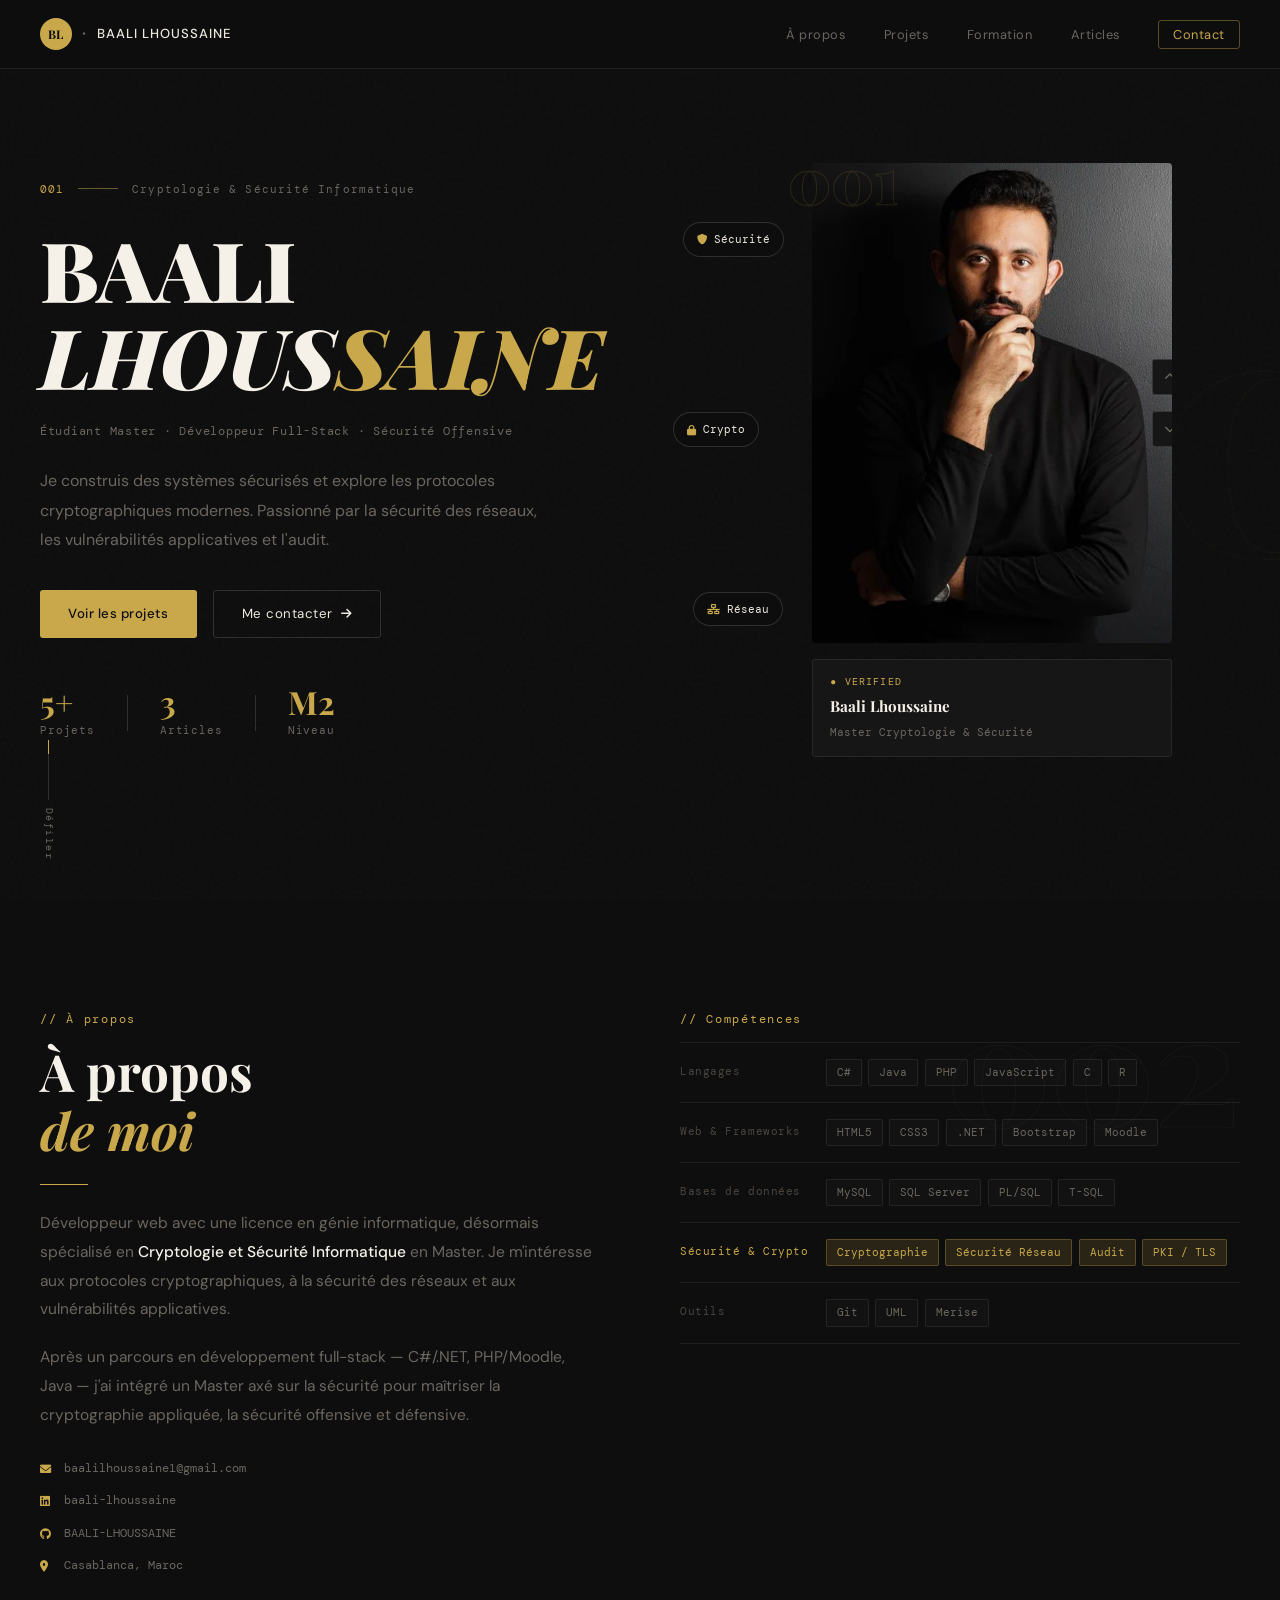
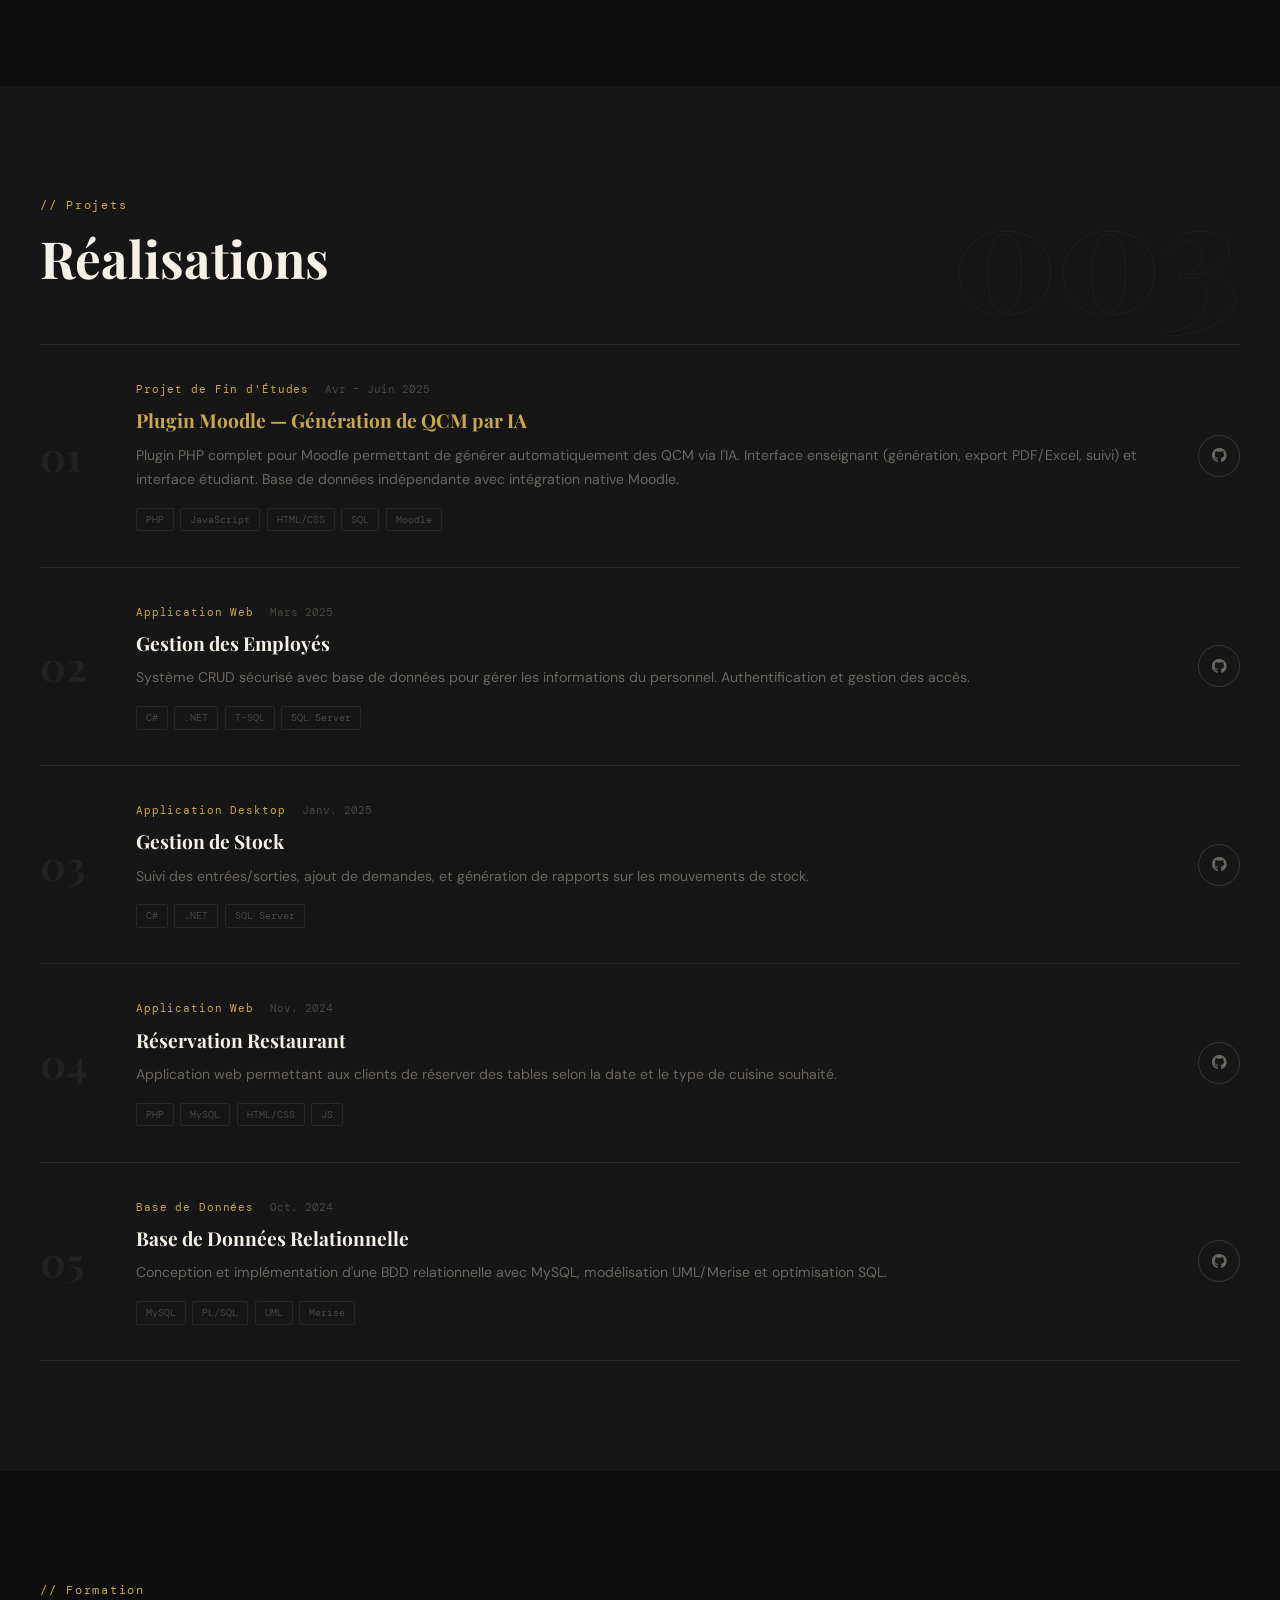
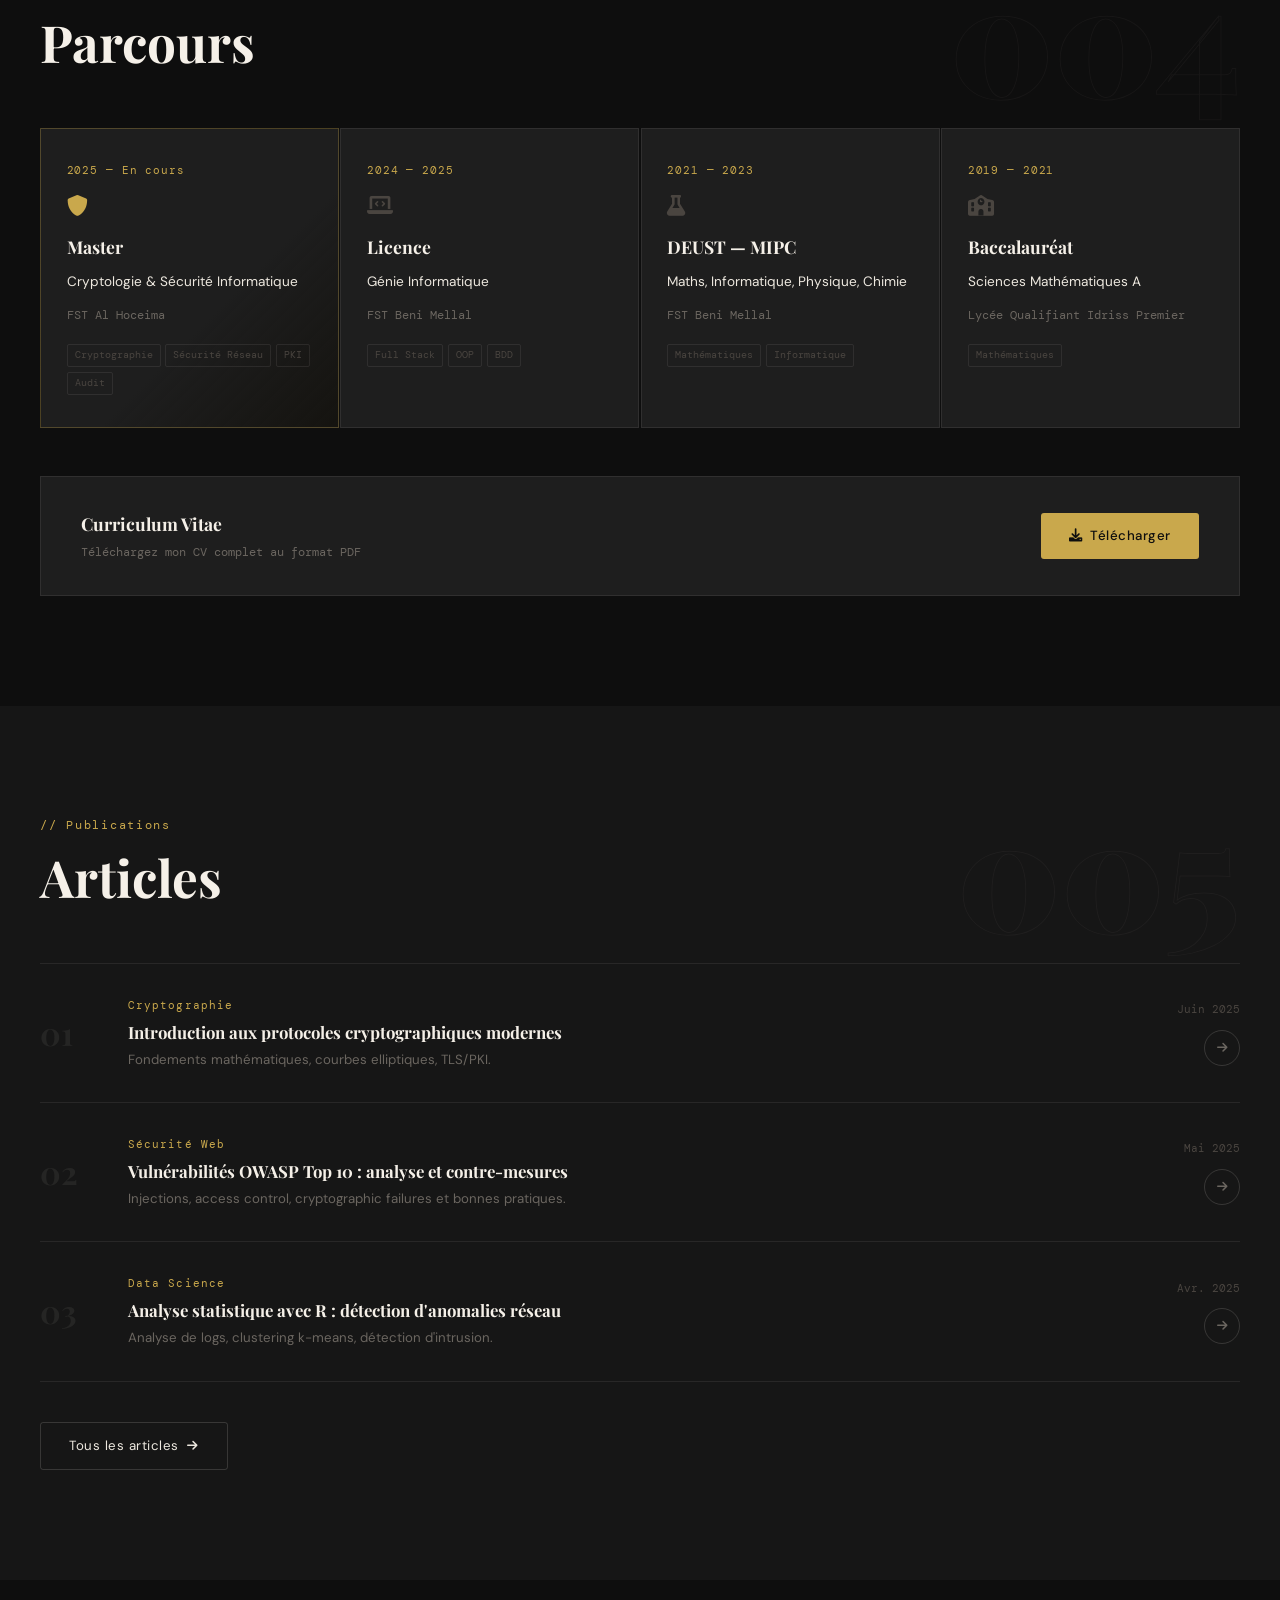
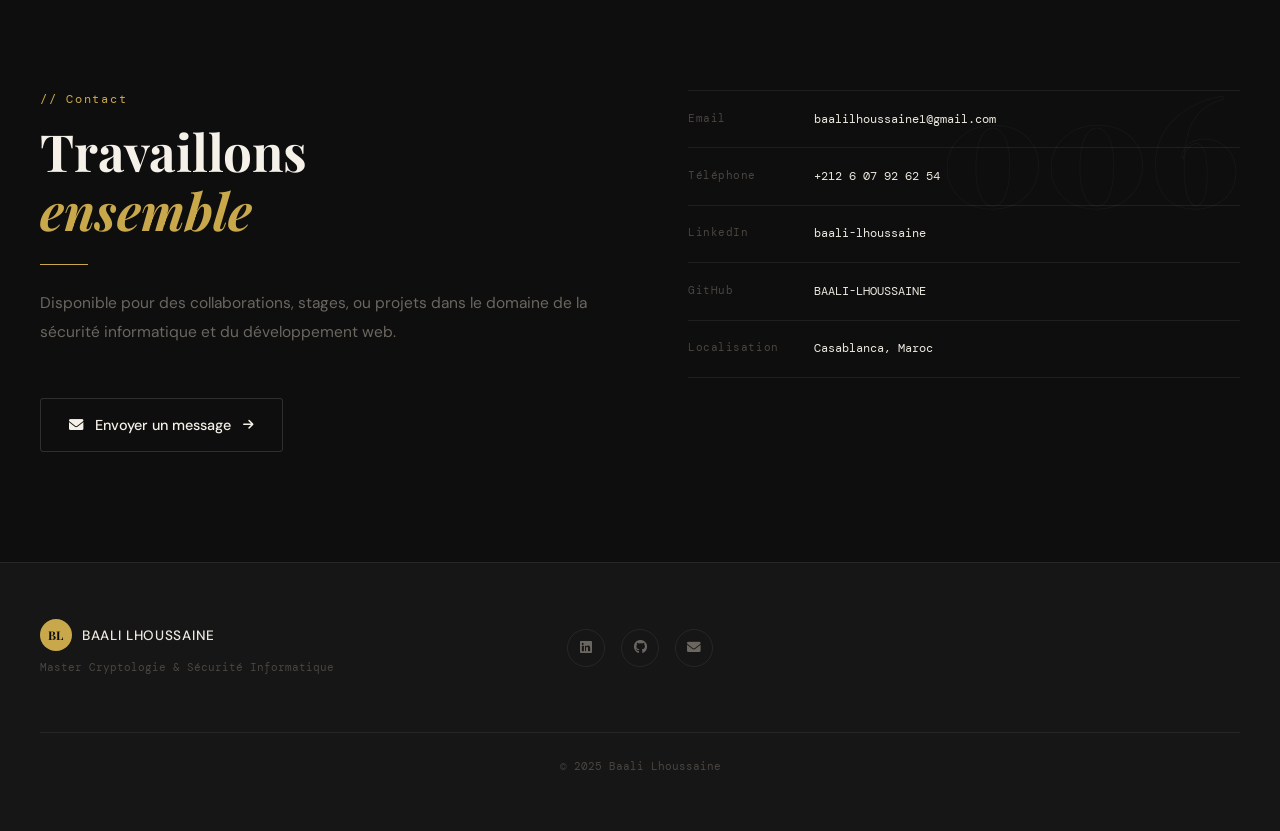
==== commit a96ae014: "new one" ====
--- a/index.html
+++ b/index.html
@@ -3,577 +3,387 @@
 <head>
     <meta charset="UTF-8">
     <meta name="viewport" content="width=device-width, initial-scale=1.0">
-    <title>BAALI LHOUSSAINE — Cryptologie & Sécurité Informatique</title>
+    <title>BAALI LHOUSSAINE — Cryptologie & Sécurité</title>
     <link rel="stylesheet" href="style.css">
     <link href="https://cdnjs.cloudflare.com/ajax/libs/font-awesome/6.0.0/css/all.min.css" rel="stylesheet">
-    <link href="https://fonts.googleapis.com/css2?family=Share+Tech+Mono&family=Orbitron:wght@400;700;900&family=Rajdhani:wght@300;400;500;600;700&display=swap" rel="stylesheet">
+    <link href="https://fonts.googleapis.com/css2?family=Playfair+Display:ital,wght@0,400;0,700;0,900;1,400;1,700&family=DM+Sans:ital,opsz,wght@0,9..40,300;0,9..40,400;0,9..40,500;1,9..40,300&family=DM+Mono:wght@300;400;500&display=swap" rel="stylesheet">
 </head>
 <body>
 
-<!-- Matrix Canvas Background -->
-<canvas id="matrix-canvas"></canvas>
-
-<!-- Scan Line Overlay -->
-<div class="scanlines"></div>
-
-<!-- Navigation -->
-<nav class="navbar">
-    <div class="nav-container">
-        <div class="nav-logo">
-            <span class="logo-bracket">[</span>
-            <span class="logo-text">BL<span class="logo-cursor">_</span></span>
-            <span class="logo-bracket">]</span>
-        </div>
-        <ul class="nav-menu">
-            <li><a href="#accueil" class="nav-link"><span class="nav-num">01.</span>Accueil</a></li>
-            <li><a href="#apropos" class="nav-link"><span class="nav-num">02.</span>À Propos</a></li>
-            <li><a href="#projets" class="nav-link"><span class="nav-num">03.</span>Projets</a></li>
-            <li><a href="#cv" class="nav-link"><span class="nav-num">04.</span>CV</a></li>
-            <li><a href="#articles" class="nav-link"><span class="nav-num">05.</span>Articles</a></li>
-            <li><a href="#contact" class="nav-link"><span class="nav-num">06.</span>Contact</a></li>
+<div class="noise"></div>
+<div class="progress-line" id="progressLine"></div>
+
+<nav class="nav">
+    <div class="nav-inner">
+        <a href="#accueil" class="nav-brand">
+            <span class="brand-initials">BL</span>
+            <span class="brand-dot">·</span>
+            <span class="brand-full">BAALI LHOUSSAINE</span>
+        </a>
+        <ul class="nav-links">
+            <li><a href="#apropos" class="nl">À propos</a></li>
+            <li><a href="#projets" class="nl">Projets</a></li>
+            <li><a href="#cv" class="nl">Formation</a></li>
+            <li><a href="articles.html" class="nl">Articles</a></li>
+            <li><a href="#contact" class="nl nl-cta">Contact</a></li>
         </ul>
-        <div class="hamburger">
-            <span></span>
-            <span></span>
-            <span></span>
-        </div>
+        <button class="burger" id="burger" aria-label="Menu">
+            <span></span><span></span>
+        </button>
+    </div>
+    <div class="mobile-menu" id="mobileMenu">
+        <a href="#apropos" class="mm-link">À propos</a>
+        <a href="#projets" class="mm-link">Projets</a>
+        <a href="#cv" class="mm-link">Formation</a>
+        <a href="articles.html" class="mm-link">Articles</a>
+        <a href="#contact" class="mm-link">Contact</a>
     </div>
 </nav>
 
-<!-- Scroll Progress -->
-<div class="scroll-bar"><div class="scroll-progress" id="scrollProgress"></div></div>
-
-<!-- ===================== HERO ===================== -->
+<!-- HERO -->
 <section id="accueil" class="hero">
-    <div class="hero-content">
-        <div class="hero-text">
-            <div class="terminal-prompt">
-                <span class="prompt-user">root@security</span><span class="prompt-sep">:</span><span class="prompt-path">~/portfolio</span><span class="prompt-dollar">$</span>
-                <span class="prompt-cmd" id="typedCmd"></span><span class="prompt-blink">▋</span>
-            </div>
-            <h1 class="hero-name glitch" data-text="BAALI LHOUSSAINE">BAALI LHOUSSAINE</h1>
-            <div class="hero-title-wrapper">
-                <span class="hex-accent">0x</span>
-                <span class="hero-title" id="heroTitle">Étudiant Master — Cryptologie & Sécurité Informatique</span>
-            </div>
-            <p class="hero-description">
-                Développeur full-stack en transition vers la sécurité offensive et la cryptographie appliquée.
-                Je construis des systèmes sécurisés et explore les protocoles cryptographiques modernes.
-            </p>
-            <div class="hero-badges">
-                <span class="badge"><i class="fas fa-shield-alt"></i> Sécurité</span>
-                <span class="badge"><i class="fas fa-lock"></i> Cryptologie</span>
-                <span class="badge"><i class="fas fa-bug"></i> Full Stack</span>
-                <span class="badge"><i class="fas fa-graduation-cap"></i> Master</span>
-            </div>
-            <div class="hero-buttons">
-                <a href="#projets" class="btn btn-primary"><i class="fas fa-terminal"></i> Mes Projets</a>
-                <a href="#contact" class="btn btn-secondary"><i class="fas fa-paper-plane"></i> Me Contacter</a>
-            </div>
-        </div>
-        <div class="hero-visual">
-            <div class="photo-frame">
-                <div class="frame-corners">
-                    <span class="corner tl"></span>
-                    <span class="corner tr"></span>
-                    <span class="corner bl"></span>
-                    <span class="corner br"></span>
-                </div>
+    <div class="hero-bg-text" aria-hidden="true">SEC</div>
+    <div class="hero-layout">
+        <div class="hero-left">
+            <div class="hero-eyebrow">
+                <span class="eyebrow-num">001</span>
+                <span class="eyebrow-rule"></span>
+                <span class="eyebrow-tag">Cryptologie & Sécurité Informatique</span>
+            </div>
+            <h1 class="hero-name">
+                <span class="hn-line">BAALI</span>
+                <span class="hn-line hn-italic">LHOUS<em>SAINE</em></span>
+            </h1>
+            <p class="hero-role">Étudiant Master · Développeur Full-Stack · Sécurité Offensive</p>
+            <p class="hero-desc">Je construis des systèmes sécurisés et explore les protocoles cryptographiques modernes. Passionné par la sécurité des réseaux, les vulnérabilités applicatives et l'audit.</p>
+            <div class="hero-actions">
+                <a href="#projets" class="btn-primary">Voir les projets</a>
+                <a href="#contact" class="btn-ghost">Me contacter <i class="fas fa-arrow-right"></i></a>
+            </div>
+            <div class="hero-stats">
+                <div class="hstat">
+                    <span class="hstat-n">5+</span>
+                    <span class="hstat-l">Projets</span>
+                </div>
+                <div class="hstat-sep"></div>
+                <div class="hstat">
+                    <span class="hstat-n">3</span>
+                    <span class="hstat-l">Articles</span>
+                </div>
+                <div class="hstat-sep"></div>
+                <div class="hstat">
+                    <span class="hstat-n">M2</span>
+                    <span class="hstat-l">Niveau</span>
+                </div>
+            </div>
+        </div>
+        <div class="hero-right">
+            <div class="photo-wrap">
                 <div class="photo-carousel">
-                    <div class="carousel-container">
-                        <div class="carousel-slide active">
-                            <img src="images/im2.jpeg" alt="Photo professionnelle 1">
-                        </div>
-                        <div class="carousel-slide">
-                            <img src="images/im1.png" alt="Photo professionnelle 2">
-                        </div>
-                    </div>
-                    <button class="carousel-controls carousel-prev" id="prevBtn"><i class="fas fa-chevron-left"></i></button>
-                    <button class="carousel-controls carousel-next" id="nextBtn"><i class="fas fa-chevron-right"></i></button>
-                    <div class="carousel-indicators">
-                        <div class="carousel-indicator active" data-slide="0"></div>
-                        <div class="carousel-indicator" data-slide="1"></div>
-                    </div>
-                </div>
-                <div class="scan-line-h"></div>
-                <div class="frame-status">
-                    <span class="status-dot"></span>
-                    <span class="status-text">SECURE_ID_VERIFIED</span>
-                </div>
-            </div>
-        </div>
-    </div>
-    <div class="hero-scroll-hint">
-        <span>SCROLL</span>
-        <div class="scroll-arrow"></div>
-    </div>
-</section>
-
-<!-- ===================== À PROPOS ===================== -->
+                    <div class="cs active"><img src="images/im2.jpg" alt="Baali Lhoussaine"></div>
+                    <div class="cs"><img src="images/im1.png" alt="Baali Lhoussaine"></div>
+                    <button class="cp cp-prev" id="prevBtn"><i class="fas fa-chevron-up"></i></button>
+                    <button class="cp cp-next" id="nextBtn"><i class="fas fa-chevron-down"></i></button>
+                </div>
+                <div class="photo-label">
+                    <span class="pl-verified">● VERIFIED</span>
+                    <span class="pl-name">Baali Lhoussaine</span>
+                    <span class="pl-sub">Master Cryptologie & Sécurité</span>
+                </div>
+                <div class="photo-ornament">001</div>
+            </div>
+            <div class="fb fb1"><i class="fas fa-shield-alt"></i><span>Sécurité</span></div>
+            <div class="fb fb2"><i class="fas fa-lock"></i><span>Crypto</span></div>
+            <div class="fb fb3"><i class="fas fa-network-wired"></i><span>Réseau</span></div>
+        </div>
+    </div>
+    <div class="scroll-indicator">
+        <div class="si-line"><div class="si-dot"></div></div>
+        <span>Défiler</span>
+    </div>
+</section>
+
+<!-- ABOUT -->
 <section id="apropos" class="section">
-    <div class="container">
-        <div class="section-header">
-            <span class="section-tag">// ABOUT</span>
-            <h2 class="section-title">À propos de moi</h2>
-            <div class="title-line"></div>
-        </div>
-
+    <div class="wrap">
+        <span class="sec-num-bg">002</span>
         <div class="about-grid">
-            <div class="about-text-block">
-                <div class="terminal-box">
-                    <div class="terminal-header">
-                        <span class="t-dot red"></span>
-                        <span class="t-dot yellow"></span>
-                        <span class="t-dot green"></span>
-                        <span class="t-title">profile.sh</span>
-                    </div>
-                    <div class="terminal-body">
-                        <p><span class="t-cmd">$ cat profil.txt</span></p>
-                        <p class="t-out">Développeur web avec une licence en génie informatique, désormais spécialisé en <span class="t-green">Cryptologie et Sécurité Informatique</span> en Master. Je m'intéresse aux protocoles cryptographiques, à la sécurité des réseaux et aux vulnérabilités applicatives.</p>
-                        <br>
-                        <p><span class="t-cmd">$ cat parcours.txt</span></p>
-                        <p class="t-out">Après un parcours en développement full-stack incluant des projets en <span class="t-cyan">C#/.NET</span>, <span class="t-cyan">PHP/Moodle</span>, et <span class="t-cyan">Java</span>, j'ai intégré un Master axé sur la sécurité pour maîtriser la cryptographie appliquée, la sécurité offensive et défensive.</p>
-                        <br>
-                        <p><span class="t-cmd">$ cat objectifs.txt</span></p>
-                        <p class="t-out">Contribuer à des projets de <span class="t-green">sécurité système</span>, d'audit ou de développement sécurisé. Allier rigueur mathématique et compétences techniques.</p>
-                        <p class="t-prompt">█</p>
-                    </div>
-                </div>
-            </div>
-
-            <div class="skills-block">
-                <div class="skills-section-label">// COMPÉTENCES TECHNIQUES</div>
-
-                <div class="skill-group">
-                    <div class="sg-label"><i class="fas fa-code"></i> Langages</div>
-                    <div class="skills-row">
-                        <div class="skill-chip" title="C#"><img src="images/Csharp.png" alt="C#"><span>C#</span></div>
-                        <div class="skill-chip" title="Java"><i class="fab fa-java"></i><span>Java</span></div>
-                        <div class="skill-chip" title="PHP"><i class="fab fa-php"></i><span>PHP</span></div>
-                        <div class="skill-chip" title="JavaScript"><i class="fab fa-js"></i><span>JS</span></div>
-                        <div class="skill-chip" title="C"><i class="fas fa-c"></i><span>C</span></div>
-                        <div class="skill-chip" title="R"><i class="fas fa-chart-bar"></i><span>R</span></div>
-                    </div>
-                </div>
-
-                <div class="skill-group">
-                    <div class="sg-label"><i class="fas fa-globe"></i> Web & Frameworks</div>
-                    <div class="skills-row">
-                        <div class="skill-chip"><i class="fab fa-html5"></i><span>HTML5</span></div>
-                        <div class="skill-chip"><i class="fab fa-css3-alt"></i><span>CSS3</span></div>
-                        <div class="skill-chip"><img src="images/NET.png" alt=".NET"><span>.NET</span></div>
-                        <div class="skill-chip"><i class="fab fa-bootstrap"></i><span>Bootstrap</span></div>
-                        <div class="skill-chip"><img src="images/moodle.png" alt="Moodle"><span>Moodle</span></div>
-                        <div class="skill-chip"><img src="images/wamp.png" alt="Wamp"><span>WAMP</span></div>
-                    </div>
-                </div>
-
-                <div class="skill-group">
-                    <div class="sg-label"><i class="fas fa-database"></i> Bases de données</div>
-                    <div class="skills-row">
-                        <div class="skill-chip"><i class="fas fa-database"></i><span>MySQL</span></div>
-                        <div class="skill-chip"><i class="fas fa-server"></i><span>SQL Server</span></div>
-                        <div class="skill-chip"><i class="fas fa-table"></i><span>PL/SQL</span></div>
-                    </div>
-                </div>
-
-                <div class="skill-group">
-                    <div class="sg-label"><i class="fas fa-shield-alt"></i> Sécurité & Crypto</div>
-                    <div class="skills-row">
-                        <div class="skill-chip new"><i class="fas fa-lock"></i><span>Cryptographie</span></div>
-                        <div class="skill-chip new"><i class="fas fa-network-wired"></i><span>Sécurité Réseau</span></div>
-                        <div class="skill-chip new"><i class="fas fa-bug"></i><span>Audit</span></div>
-                        <div class="skill-chip new"><i class="fas fa-key"></i><span>PKI / TLS</span></div>
-                    </div>
-                </div>
-
-                <div class="skill-group">
-                    <div class="sg-label"><i class="fas fa-tools"></i> Outils & Méthodes</div>
-                    <div class="skills-row">
-                        <div class="skill-chip"><i class="fab fa-git-alt"></i><span>Git</span></div>
-                        <div class="skill-chip"><i class="fas fa-project-diagram"></i><span>UML</span></div>
-                        <div class="skill-chip"><i class="fas fa-sitemap"></i><span>Merise</span></div>
-                    </div>
-                </div>
-
-
-            </div>
-        </div>
-    </div>
-</section>
-
-<!-- ===================== PROJETS ===================== -->
+            <div class="about-left">
+                <p class="sec-label">// À propos</p>
+                <h2 class="sec-heading">À propos<br><em>de moi</em></h2>
+                <div class="rule"></div>
+                <p class="body-text">Développeur web avec une licence en génie informatique, désormais spécialisé en <strong>Cryptologie et Sécurité Informatique</strong> en Master. Je m'intéresse aux protocoles cryptographiques, à la sécurité des réseaux et aux vulnérabilités applicatives.</p>
+                <p class="body-text">Après un parcours en développement full-stack — C#/.NET, PHP/Moodle, Java — j'ai intégré un Master axé sur la sécurité pour maîtriser la cryptographie appliquée, la sécurité offensive et défensive.</p>
+                <div class="quick-links">
+                    <a href="mailto:baalilhoussaine1@gmail.com" class="ql"><i class="fas fa-envelope"></i>baalilhoussaine1@gmail.com</a>
+                    <a href="https://linkedin.com/in/baali-lhoussaine" target="_blank" class="ql"><i class="fab fa-linkedin"></i>baali-lhoussaine</a>
+                    <a href="https://github.com/BAALI-LHOUSSAINE" target="_blank" class="ql"><i class="fab fa-github"></i>BAALI-LHOUSSAINE</a>
+                    <span class="ql"><i class="fas fa-map-marker-alt"></i>Casablanca, Maroc</span>
+                </div>
+            </div>
+            <div class="about-right">
+                <p class="sec-label">// Compétences</p>
+                <div class="skill-table">
+                    <div class="st-row">
+                        <div class="st-cat">Langages</div>
+                        <div class="st-chips"><span>C#</span><span>Java</span><span>PHP</span><span>JavaScript</span><span>C</span><span>R</span></div>
+                    </div>
+                    <div class="st-row">
+                        <div class="st-cat">Web & Frameworks</div>
+                        <div class="st-chips"><span>HTML5</span><span>CSS3</span><span>.NET</span><span>Bootstrap</span><span>Moodle</span></div>
+                    </div>
+                    <div class="st-row">
+                        <div class="st-cat">Bases de données</div>
+                        <div class="st-chips"><span>MySQL</span><span>SQL Server</span><span>PL/SQL</span><span>T-SQL</span></div>
+                    </div>
+                    <div class="st-row st-accent">
+                        <div class="st-cat">Sécurité & Crypto</div>
+                        <div class="st-chips"><span>Cryptographie</span><span>Sécurité Réseau</span><span>Audit</span><span>PKI / TLS</span></div>
+                    </div>
+                    <div class="st-row">
+                        <div class="st-cat">Outils</div>
+                        <div class="st-chips"><span>Git</span><span>UML</span><span>Merise</span></div>
+                    </div>
+                </div>
+            </div>
+        </div>
+    </div>
+</section>
+
+<!-- PROJECTS -->
 <section id="projets" class="section section-dark">
-    <div class="container">
-        <div class="section-header">
-            <span class="section-tag">// PROJECTS</span>
-            <h2 class="section-title">Projets</h2>
-            <div class="title-line"></div>
-        </div>
-
-        <div class="projects-grid">
-
-            <!-- PFE - Featured -->
-            <div class="project-card featured-card">
-                <div class="card-glow"></div>
-                <div class="card-top-bar">
-                    <span class="card-tag">PFE — Projet de Fin d'Études</span>
-                    <span class="card-date">Avr–Juin 2025</span>
-                </div>
-                <div class="card-icon"><i class="fas fa-brain"></i></div>
-                <h3>Plugin Moodle — Génération de QCM par IA</h3>
-                <p class="card-desc">Plugin PHP complet pour Moodle permettant de générer automatiquement des QCM via l'IA. Interface enseignant (génération, export PDF/Excel, suivi) et interface étudiant (passage, résultats). Base de données indépendante avec intégration native Moodle.</p>
-                <div class="card-tech">
-                    <span class="tech">PHP</span>
-                    <span class="tech">JavaScript</span>
-                    <span class="tech">HTML/CSS</span>
-                    <span class="tech">SQL</span>
-                    <span class="tech">Moodle</span>
-                </div>
-                <div class="card-links">
-                    <a href="https://github.com/BAALI-LHOUSSAINE" class="card-link" target="_blank"><i class="fab fa-github"></i> Code</a>
-                </div>
-            </div>
-
-            <!-- Gestion Employés -->
-            <div class="project-card">
-                <div class="card-top-bar">
-                    <span class="card-tag">Application Web</span>
-                    <span class="card-date">Mars 2025</span>
-                </div>
-                <div class="card-icon"><i class="fas fa-users-cog"></i></div>
-                <h3>Gestion des Employés</h3>
-                <p class="card-desc">Système CRUD sécurisé avec base de données pour gérer les informations du personnel. Authentification et gestion des accès.</p>
-                <div class="card-tech">
-                    <span class="tech">C#</span>
-                    <span class="tech">.NET</span>
-                    <span class="tech">T-SQL</span>
-                    <span class="tech">SQL Server</span>
-                </div>
-                <div class="card-links">
-                    <a href="https://github.com/BAALI-LHOUSSAINE" class="card-link" target="_blank"><i class="fab fa-github"></i> Code</a>
-                </div>
-            </div>
-
-            <!-- Gestion Stock -->
-            <div class="project-card">
-                <div class="card-top-bar">
-                    <span class="card-tag">Application Desktop</span>
-                    <span class="card-date">Janv. 2025</span>
-                </div>
-                <div class="card-icon"><i class="fas fa-boxes"></i></div>
-                <h3>Gestion de Stock</h3>
-                <p class="card-desc">Application desktop de suivi des entrées/sorties de stock, gestion des demandes et génération de rapports sur les mouvements.</p>
-                <div class="card-tech">
-                    <span class="tech">C#</span>
-                    <span class="tech">.NET</span>
-                    <span class="tech">SQL Server</span>
-                </div>
-                <div class="card-links">
-                    <a href="https://github.com/BAALI-LHOUSSAINE" class="card-link" target="_blank"><i class="fab fa-github"></i> Code</a>
-                </div>
-            </div>
-
-            <!-- Réservation Restaurant -->
-            <div class="project-card">
-                <div class="card-top-bar">
-                    <span class="card-tag">Application Web</span>
-                    <span class="card-date">Nov. 2024</span>
-                </div>
-                <div class="card-icon"><i class="fas fa-utensils"></i></div>
-                <h3>Réservation Restaurant</h3>
-                <p class="card-desc">Application web permettant aux clients de réserver des tables selon la date et le type de cuisine souhaité.</p>
-                <div class="card-tech">
-                    <span class="tech">PHP</span>
-                    <span class="tech">MySQL</span>
-                    <span class="tech">HTML/CSS</span>
-                    <span class="tech">JS</span>
-                </div>
-                <div class="card-links">
-                    <a href="https://github.com/BAALI-LHOUSSAINE" class="card-link" target="_blank"><i class="fab fa-github"></i> Code</a>
-                </div>
-            </div>
-
-            <!-- BDD Relationnelle -->
-            <div class="project-card">
-                <div class="card-top-bar">
-                    <span class="card-tag">Base de Données</span>
-                    <span class="card-date">Oct. 2024</span>
-                </div>
-                <div class="card-icon"><i class="fas fa-database"></i></div>
-                <h3>Base de Données Relationnelle</h3>
-                <p class="card-desc">Conception et implémentation d'une base de données relationnelle avec MySQL incluant modélisation UML/Merise et optimisation des requêtes SQL.</p>
-                <div class="card-tech">
-                    <span class="tech">MySQL</span>
-                    <span class="tech">PL/SQL</span>
-                    <span class="tech">UML</span>
-                    <span class="tech">Merise</span>
-                </div>
-                <div class="card-links">
-                    <a href="https://github.com/BAALI-LHOUSSAINE" class="card-link" target="_blank"><i class="fab fa-github"></i> Code</a>
-                </div>
-            </div>
-
-        </div>
-    </div>
-</section>
-
-<!-- ===================== FORMATION ===================== -->
+    <div class="wrap">
+        <span class="sec-num-bg">003</span>
+        <div class="sec-intro">
+            <p class="sec-label">// Projets</p>
+            <h2 class="sec-heading">Réalisations</h2>
+        </div>
+        <div class="proj-list">
+
+            <div class="proj-row proj-featured reveal">
+                <div class="pr-num">01</div>
+                <div class="pr-content">
+                    <div class="pr-meta">
+                        <span class="pr-type">Projet de Fin d'Études</span>
+                        <span class="pr-date">Avr – Juin 2025</span>
+                    </div>
+                    <h3 class="pr-title">Plugin Moodle — Génération de QCM par IA</h3>
+                    <p class="pr-desc">Plugin PHP complet pour Moodle permettant de générer automatiquement des QCM via l'IA. Interface enseignant (génération, export PDF/Excel, suivi) et interface étudiant. Base de données indépendante avec intégration native Moodle.</p>
+                    <div class="pr-tags"><span>PHP</span><span>JavaScript</span><span>HTML/CSS</span><span>SQL</span><span>Moodle</span></div>
+                </div>
+                <a href="https://github.com/BAALI-LHOUSSAINE" target="_blank" class="pr-cta"><i class="fab fa-github"></i></a>
+            </div>
+
+            <div class="proj-row reveal">
+                <div class="pr-num">02</div>
+                <div class="pr-content">
+                    <div class="pr-meta"><span class="pr-type">Application Web</span><span class="pr-date">Mars 2025</span></div>
+                    <h3 class="pr-title">Gestion des Employés</h3>
+                    <p class="pr-desc">Système CRUD sécurisé avec base de données pour gérer les informations du personnel. Authentification et gestion des accès.</p>
+                    <div class="pr-tags"><span>C#</span><span>.NET</span><span>T-SQL</span><span>SQL Server</span></div>
+                </div>
+                <a href="https://github.com/BAALI-LHOUSSAINE" target="_blank" class="pr-cta"><i class="fab fa-github"></i></a>
+            </div>
+
+            <div class="proj-row reveal">
+                <div class="pr-num">03</div>
+                <div class="pr-content">
+                    <div class="pr-meta"><span class="pr-type">Application Desktop</span><span class="pr-date">Janv. 2025</span></div>
+                    <h3 class="pr-title">Gestion de Stock</h3>
+                    <p class="pr-desc">Suivi des entrées/sorties, ajout de demandes, et génération de rapports sur les mouvements de stock.</p>
+                    <div class="pr-tags"><span>C#</span><span>.NET</span><span>SQL Server</span></div>
+                </div>
+                <a href="https://github.com/BAALI-LHOUSSAINE" target="_blank" class="pr-cta"><i class="fab fa-github"></i></a>
+            </div>
+
+            <div class="proj-row reveal">
+                <div class="pr-num">04</div>
+                <div class="pr-content">
+                    <div class="pr-meta"><span class="pr-type">Application Web</span><span class="pr-date">Nov. 2024</span></div>
+                    <h3 class="pr-title">Réservation Restaurant</h3>
+                    <p class="pr-desc">Application web permettant aux clients de réserver des tables selon la date et le type de cuisine souhaité.</p>
+                    <div class="pr-tags"><span>PHP</span><span>MySQL</span><span>HTML/CSS</span><span>JS</span></div>
+                </div>
+                <a href="https://github.com/BAALI-LHOUSSAINE" target="_blank" class="pr-cta"><i class="fab fa-github"></i></a>
+            </div>
+
+            <div class="proj-row reveal">
+                <div class="pr-num">05</div>
+                <div class="pr-content">
+                    <div class="pr-meta"><span class="pr-type">Base de Données</span><span class="pr-date">Oct. 2024</span></div>
+                    <h3 class="pr-title">Base de Données Relationnelle</h3>
+                    <p class="pr-desc">Conception et implémentation d'une BDD relationnelle avec MySQL, modélisation UML/Merise et optimisation SQL.</p>
+                    <div class="pr-tags"><span>MySQL</span><span>PL/SQL</span><span>UML</span><span>Merise</span></div>
+                </div>
+                <a href="https://github.com/BAALI-LHOUSSAINE" target="_blank" class="pr-cta"><i class="fab fa-github"></i></a>
+            </div>
+
+        </div>
+    </div>
+</section>
+
+<!-- FORMATION -->
 <section id="cv" class="section">
-    <div class="container">
-        <div class="section-header">
-            <span class="section-tag">// EDUCATION & CV</span>
-            <h2 class="section-title">Formation</h2>
-            <div class="title-line"></div>
-        </div>
-
-        <div class="timeline">
-
-            <div class="timeline-item active-item">
-                <div class="tl-dot"><i class="fas fa-shield-alt"></i></div>
-                <div class="tl-line"></div>
-                <div class="tl-card">
-                    <div class="tl-year">2025 – En cours</div>
-                    <h3>Master — Cryptologie & Sécurité Informatique</h3>
-                    <div class="tl-school"><i class="fas fa-university"></i> FST Al Hoceima</div>
-                    <p>Formation spécialisée en cryptographie appliquée, sécurité des systèmes et des réseaux, protocoles de sécurité, et audit de sécurité.</p>
-                    <div class="tl-tags">
-                        <span>Cryptographie</span><span>Sécurité Réseau</span><span>PKI</span><span>Audit</span>
-                    </div>
-                </div>
-            </div>
-
-            <div class="timeline-item">
-                <div class="tl-dot"><i class="fas fa-laptop-code"></i></div>
-                <div class="tl-line"></div>
-                <div class="tl-card">
-                    <div class="tl-year">2024 – 2025</div>
-                    <h3>Licence — Génie Informatique</h3>
-                    <div class="tl-school"><i class="fas fa-university"></i> FST Beni Mellal</div>
-                    <p>Développement web, bases de données, programmation orientée objet, systèmes embarqués et projets informatiques.</p>
-                    <div class="tl-tags">
-                        <span>Full Stack</span><span>OOP</span><span>BDD</span>
-                    </div>
-                </div>
-            </div>
-
-            <div class="timeline-item">
-                <div class="tl-dot"><i class="fas fa-flask"></i></div>
-                <div class="tl-line"></div>
-                <div class="tl-card">
-                    <div class="tl-year">2021 – 2023</div>
-                    <h3>DEUST — MIPC</h3>
-                    <div class="tl-school"><i class="fas fa-university"></i> FST Beni Mellal</div>
-                    <p>Mathématiques, Informatique, Physique et Chimie.</p>
-                    <div class="tl-tags">
-                        <span>Mathématiques</span><span>Informatique</span>
-                    </div>
-                </div>
-            </div>
-
-            <div class="timeline-item">
-                <div class="tl-dot"><i class="fas fa-school"></i></div>
-                <div class="tl-line last"></div>
-                <div class="tl-card">
-                    <div class="tl-year">2019 – 2021</div>
-                    <h3>Baccalauréat — Sciences Mathématiques A</h3>
-                    <div class="tl-school"><i class="fas fa-school"></i> Lycée Qualifiant Idriss Premier</div>
-                    <p></p>
-                    <div class="tl-tags">
-                        <span>Maths</span>
-                    </div>
-                </div>
-            </div>
-
-        </div>
-
-        <!-- CV Download -->
-        <div class="cv-download-block">
-            <div class="cv-download-inner">
-                <div class="cv-icon-wrap"><i class="fas fa-file-pdf"></i></div>
-                <div>
-                    <h3>Curriculum Vitae</h3>
-                    <p>Téléchargez mon CV complet au format PDF</p>
-                </div>
-                <a href="CV.pdf" download class="btn btn-primary"><i class="fas fa-download"></i> Télécharger CV</a>
-            </div>
-        </div>
-    </div>
-</section>
-
-<!-- ===================== ARTICLES ===================== -->
-<section id="articles" class="section">
-    <div class="container">
-        <div class="section-header">
-            <span class="section-tag">// ARTICLES</span>
-            <h2 class="section-title">Articles Scientifiques</h2>
-            <div class="title-line"></div>
-        </div>
-
-        <div class="articles-intro">
-            <div class="terminal-box">
-                <div class="terminal-header">
-                    <span class="t-dot red"></span>
-                    <span class="t-dot yellow"></span>
-                    <span class="t-dot green"></span>
-                    <span class="t-title">articles.sh</span>
-                </div>
-                <div class="terminal-body">
-                    <p><span class="t-cmd">$ ls -la ./publications</span></p>
-                    <p class="t-out">Partage de recherches en cryptologie, sécurité informatique et développement.</p>
-                    <p class="t-prompt">█</p>
-                </div>
-            </div>
-        </div>
-
-        <div class="articles-grid">
-            <!-- Article 1 - Placeholder -->
-            <article class="article-card">
-                <div class="article-meta">
-                    <span class="article-tag"><i class="fas fa-lock"></i> Cryptographie</span>
-                    <span class="article-date">Bientôt</span>
-                </div>
-                <h3 class="article-title">Introduction aux protocoles cryptographiques modernes</h3>
-                <p class="article-excerpt">Une exploration des fondements mathématiques et des applications pratiques de la cryptographie asymétrique, des courbes elliptiques et des protocoles TLS/PKI.</p>
-                <div class="article-footer">
-                    <span class="article-status coming-soon"><i class="fas fa-clock"></i> En rédaction</span>
-                </div>
-            </article>
-
-            <!-- Article 2 - Placeholder -->
-            <article class="article-card">
-                <div class="article-meta">
-                    <span class="article-tag"><i class="fas fa-shield-alt"></i> Sécurité Web</span>
-                    <span class="article-date">Bientôt</span>
-                </div>
-                <h3 class="article-title">Vulnérabilités des applications web : analyse et contre-mesures</h3>
-                <p class="article-excerpt">Étude des principales vulnérabilités OWASP Top 10 avec des exemples concrets, des démonstrations de code et les meilleures pratiques de développement sécurisé.</p>
-                <div class="article-footer">
-                    <span class="article-status coming-soon"><i class="fas fa-clock"></i> En rédaction</span>
-                </div>
-            </article>
-
-            <!-- Article 3 - Placeholder -->
-            <article class="article-card">
-                <div class="article-meta">
-                    <span class="article-tag"><i class="fas fa-chart-bar"></i> Data Science</span>
-                    <span class="article-date">Bientôt</span>
-                </div>
-                <h3 class="article-title">Analyse statistique avec R : applications en cybersécurité</h3>
-                <p class="article-excerpt">Comment le langage R peut être utilisé pour l'analyse de données de sécurité, la détection d'anomalies et la visualisation d'incidents réseau.</p>
-                <div class="article-footer">
-                    <span class="article-status coming-soon"><i class="fas fa-clock"></i> En rédaction</span>
-                </div>
-            </article>
-        </div>
-
-        <div class="articles-note">
-            <i class="fas fa-rss"></i>
-            <span>De nouveaux articles seront publiés régulièrement. Revenez bientôt !</span>
-        </div>
-    </div>
-</section>
-
-<!-- ===================== CONTACT ===================== -->
-<section id="contact" class="section section-dark">
-    <div class="container">
-        <div class="section-header">
-            <span class="section-tag">// CONTACT</span>
-            <h2 class="section-title">Me Contacter</h2>
-            <div class="title-line"></div>
-        </div>
-
+    <div class="wrap">
+        <span class="sec-num-bg">004</span>
+        <div class="sec-intro">
+            <p class="sec-label">// Formation</p>
+            <h2 class="sec-heading">Parcours</h2>
+        </div>
+        <div class="edu-grid">
+            <div class="edu-card edu-active reveal">
+                <div class="ec-year">2025 — En cours</div>
+                <i class="ec-icon fas fa-shield-alt"></i>
+                <h3 class="ec-degree">Master</h3>
+                <h4 class="ec-field">Cryptologie & Sécurité Informatique</h4>
+                <p class="ec-school">FST Al Hoceima</p>
+                <div class="ec-tags"><span>Cryptographie</span><span>Sécurité Réseau</span><span>PKI</span><span>Audit</span></div>
+            </div>
+            <div class="edu-card reveal">
+                <div class="ec-year">2024 — 2025</div>
+                <i class="ec-icon fas fa-laptop-code"></i>
+                <h3 class="ec-degree">Licence</h3>
+                <h4 class="ec-field">Génie Informatique</h4>
+                <p class="ec-school">FST Beni Mellal</p>
+                <div class="ec-tags"><span>Full Stack</span><span>OOP</span><span>BDD</span></div>
+            </div>
+            <div class="edu-card reveal">
+                <div class="ec-year">2021 — 2023</div>
+                <i class="ec-icon fas fa-flask"></i>
+                <h3 class="ec-degree">DEUST — MIPC</h3>
+                <h4 class="ec-field">Maths, Informatique, Physique, Chimie</h4>
+                <p class="ec-school">FST Beni Mellal</p>
+                <div class="ec-tags"><span>Mathématiques</span><span>Informatique</span></div>
+            </div>
+            <div class="edu-card reveal">
+                <div class="ec-year">2019 — 2021</div>
+                <i class="ec-icon fas fa-school"></i>
+                <h3 class="ec-degree">Baccalauréat</h3>
+                <h4 class="ec-field">Sciences Mathématiques A</h4>
+                <p class="ec-school">Lycée Qualifiant Idriss Premier</p>
+                <div class="ec-tags"><span>Mathématiques</span></div>
+            </div>
+        </div>
+        <div class="cv-strip reveal">
+            <div class="cvs-text">
+                <strong>Curriculum Vitae</strong>
+                <span>Téléchargez mon CV complet au format PDF</span>
+            </div>
+            <a href="CV.pdf" download class="btn-primary"><i class="fas fa-download"></i> Télécharger</a>
+        </div>
+    </div>
+</section>
+
+<!-- ARTICLES -->
+<section id="articles" class="section section-dark">
+    <div class="wrap">
+        <span class="sec-num-bg">005</span>
+        <div class="sec-intro">
+            <p class="sec-label">// Publications</p>
+            <h2 class="sec-heading">Articles</h2>
+        </div>
+        <div class="art-list">
+            <a href="articles.html" class="art-row reveal">
+                <span class="ar-n">01</span>
+                <div class="ar-body">
+                    <span class="ar-cat">Cryptographie</span>
+                    <h3>Introduction aux protocoles cryptographiques modernes</h3>
+                    <p>Fondements mathématiques, courbes elliptiques, TLS/PKI.</p>
+                </div>
+                <div class="ar-meta">
+                    <span class="ar-date">Juin 2025</span>
+                    <span class="ar-go"><i class="fas fa-arrow-right"></i></span>
+                </div>
+            </a>
+            <a href="articles.html" class="art-row reveal">
+                <span class="ar-n">02</span>
+                <div class="ar-body">
+                    <span class="ar-cat">Sécurité Web</span>
+                    <h3>Vulnérabilités OWASP Top 10 : analyse et contre-mesures</h3>
+                    <p>Injections, access control, cryptographic failures et bonnes pratiques.</p>
+                </div>
+                <div class="ar-meta">
+                    <span class="ar-date">Mai 2025</span>
+                    <span class="ar-go"><i class="fas fa-arrow-right"></i></span>
+                </div>
+            </a>
+            <a href="articles.html" class="art-row reveal">
+                <span class="ar-n">03</span>
+                <div class="ar-body">
+                    <span class="ar-cat">Data Science</span>
+                    <h3>Analyse statistique avec R : détection d'anomalies réseau</h3>
+                    <p>Analyse de logs, clustering k-means, détection d'intrusion.</p>
+                </div>
+                <div class="ar-meta">
+                    <span class="ar-date">Avr. 2025</span>
+                    <span class="ar-go"><i class="fas fa-arrow-right"></i></span>
+                </div>
+            </a>
+        </div>
+        <div style="margin-top:2.5rem">
+            <a href="articles.html" class="btn-ghost">Tous les articles <i class="fas fa-arrow-right"></i></a>
+        </div>
+    </div>
+</section>
+
+<!-- CONTACT -->
+<section id="contact" class="section">
+    <div class="wrap">
+        <span class="sec-num-bg">006</span>
         <div class="contact-grid">
-            <div class="contact-info-block">
-                <div class="terminal-box">
-                    <div class="terminal-header">
-                        <span class="t-dot red"></span>
-                        <span class="t-dot yellow"></span>
-                        <span class="t-dot green"></span>
-                        <span class="t-title">contact.sh</span>
-                    </div>
-                    <div class="terminal-body">
-                        <p><span class="t-cmd">$ whoami</span></p>
-                        <p class="t-out t-green">baali_lhoussaine</p>
-                        <br>
-                        <p><span class="t-cmd">$ cat contact.cfg</span></p>
-                        <div class="contact-entry">
-                            <span class="c-key">email</span><span class="c-sep"> → </span>
-                            <a href="mailto:baalilhoussaine1@gmail.com" class="c-val">baalilhoussaine1@gmail.com</a>
-                        </div>
-                        <div class="contact-entry">
-                            <span class="c-key">tel</span><span class="c-sep"> → </span>
-                            <span class="c-val">+212 6 07 92 62 54</span>
-                        </div>
-                        <div class="contact-entry">
-                            <span class="c-key">linkedin</span><span class="c-sep"> → </span>
-                            <a href="https://linkedin.com/in/baali-lhoussaine" target="_blank" class="c-val">baali-lhoussaine</a>
-                        </div>
-                        <div class="contact-entry">
-                            <span class="c-key">github</span><span class="c-sep"> → </span>
-                            <a href="https://github.com/BAALI-LHOUSSAINE" target="_blank" class="c-val">BAALI-LHOUSSAINE</a>
-                        </div>
-                        <div class="contact-entry">
-                            <span class="c-key">location</span><span class="c-sep"> → </span>
-                            <span class="c-val">Casablanca, Maroc</span>
-                        </div>
-                        <p class="t-prompt">█</p>
-                    </div>
-                </div>
-            </div>
-
-            <div class="contact-form-block">
-                <div class="email-cta-block">
-                    <div class="email-cta-label">// ENVOYER UN MESSAGE</div>
-                    <p class="email-cta-desc">Cliquez sur l'icône ci-dessous pour m'envoyer un e-mail directement depuis votre boîte mail.</p>
-                    <a href="mailto:baalilhoussaine1@gmail.com?subject=Contact depuis le portfolio" class="email-icon-btn" title="Envoyer un email">
-                        <div class="email-icon-ring"></div>
-                        <i class="fas fa-envelope"></i>
-                        <span class="email-icon-pulse"></span>
-                    </a>
-                    <div class="email-cta-address">baalilhoussaine1@gmail.com</div>
-                </div>
-            </div>
-        </div>
-    </div>
-</section>
-
-<!-- Footer -->
+            <div class="contact-left">
+                <p class="sec-label">// Contact</p>
+                <h2 class="sec-heading">Travaillons<br><em>ensemble</em></h2>
+                <div class="rule"></div>
+                <p class="body-text">Disponible pour des collaborations, stages, ou projets dans le domaine de la sécurité informatique et du développement web.</p>
+                <a href="mailto:baalilhoussaine1@gmail.com?subject=Contact portfolio" class="contact-cta-btn">
+                    <i class="fas fa-envelope"></i>
+                    Envoyer un message
+                    <i class="fas fa-arrow-right cta-arr"></i>
+                </a>
+            </div>
+            <div class="contact-right">
+                <div class="contact-details">
+                    <div class="cd-row">
+                        <span class="cd-label">Email</span>
+                        <a href="mailto:baalilhoussaine1@gmail.com" class="cd-val">baalilhoussaine1@gmail.com</a>
+                    </div>
+                    <div class="cd-row">
+                        <span class="cd-label">Téléphone</span>
+                        <span class="cd-val">+212 6 07 92 62 54</span>
+                    </div>
+                    <div class="cd-row">
+                        <span class="cd-label">LinkedIn</span>
+                        <a href="https://linkedin.com/in/baali-lhoussaine" target="_blank" class="cd-val">baali-lhoussaine</a>
+                    </div>
+                    <div class="cd-row">
+                        <span class="cd-label">GitHub</span>
+                        <a href="https://github.com/BAALI-LHOUSSAINE" target="_blank" class="cd-val">BAALI-LHOUSSAINE</a>
+                    </div>
+                    <div class="cd-row">
+                        <span class="cd-label">Localisation</span>
+                        <span class="cd-val">Casablanca, Maroc</span>
+                    </div>
+                </div>
+            </div>
+        </div>
+    </div>
+</section>
+
 <footer class="footer">
-    <div class="container">
-        <div class="footer-inner">
-            <div class="footer-logo">
-                <span class="logo-bracket">[</span>
-                <span>BAALI LHOUSSAINE</span>
-                <span class="logo-bracket">]</span>
-            </div>
-            <p class="footer-tagline">Master Cryptologie & Sécurité Informatique</p>
-            <div class="footer-socials">
-                <a href="https://linkedin.com/in/baali-lhoussaine" target="_blank"><i class="fab fa-linkedin"></i></a>
-                <a href="https://github.com/BAALI-LHOUSSAINE" target="_blank"><i class="fab fa-github"></i></a>
-                <a href="mailto:baalilhoussaine1@gmail.com"><i class="fas fa-envelope"></i></a>
-            </div>
-            <p class="footer-copy">© 2025 Baali Lhoussaine — All rights reserved</p>
-        </div>
+    <div class="wrap footer-inner">
+        <div class="footer-left">
+            <div class="footer-brand"><span class="brand-initials">BL</span> BAALI LHOUSSAINE</div>
+            <p class="footer-sub">Master Cryptologie & Sécurité Informatique</p>
+        </div>
+        <div class="footer-right">
+            <a href="https://linkedin.com/in/baali-lhoussaine" target="_blank" class="fsoc"><i class="fab fa-linkedin"></i></a>
+            <a href="https://github.com/BAALI-LHOUSSAINE" target="_blank" class="fsoc"><i class="fab fa-github"></i></a>
+            <a href="mailto:baalilhoussaine1@gmail.com" class="fsoc"><i class="fas fa-envelope"></i></a>
+        </div>
+        <p class="footer-copy">© 2025 Baali Lhoussaine</p>
     </div>
 </footer>
-
-<!-- Popup -->
-<div class="popup-overlay" id="popupOverlay">
-    <div class="popup" id="popup">
-        <div class="popup-header">
-            <div class="popup-icon" id="popupIcon"></div>
-            <button class="popup-close" id="popupClose">×</button>
-        </div>
-        <div class="popup-content">
-            <h3 id="popupTitle"></h3>
-            <p id="popupMessage"></p>
-        </div>
-        <div class="popup-actions">
-            <button class="popup-btn popup-btn-primary" id="popupOk">OK</button>
-        </div>
-    </div>
-</div>
 
 <script src="script.js"></script>
 </body>
--- a/style.css
+++ b/style.css
@@ -1,1357 +1,481 @@
-/* Reset et base */
- * {
-            margin: 0px;
-            padding: 0;
-            box-sizing: border-box;
-        }
-
-        html {
-            scroll-behavior: smooth;
-        }
-
-        body {
-            font-family: 'Segoe UI', Tahoma, Geneva, Verdana, sans-serif;
-            line-height: 1.6;
-            color: #333;
-            background-color: #ffffffe1;
-        }
-
-        .container {
-            max-width: 1200px;
-            margin: 0 auto;
-            padding: 0 20px;
-        }
-
-        /* Navigation */
-        .navbar {
-            margin: 0px;
-            position: fixed;
-            top: 0;
-            width: 100%;
-            background: rgba(255, 255, 255, 0.7);
-            backdrop-filter: blur(12px);
-            z-index: 1000;
-            padding: 1rem 0;
-            box-shadow: 0 2px 20px rgba(0, 0, 0, 0.1);
-        }
-
-        .nav-container {
-            max-width: 1200px;
-            margin: 0 auto;
-            padding: 0 20px;
-            display: flex;
-            justify-content: space-between;
-            align-items: center;
-        }
-
-        .nav-logo h2 {
-            color: #2563eb;
-            font-size: 1.5rem;
-        }
-
-        .nav-menu {
-            display: flex;
-            list-style: none;
-            gap: 2rem;
-        }
-
-        .nav-link {
-            text-decoration: none;
-            color: #333;
-            font-weight: 500;
-            transition: color 0.3s ease;
-        }
-
-        .nav-link:hover {
-            color: #2563eb;
-        }
-
-        .hamburger {
-            display: none;
-            flex-direction: column;
-            cursor: pointer;
-        }
-
-        .hamburger span {
-            width: 25px;
-            height: 3px;
-            background: #333;
-            margin: 3px 0;
-            transition: 0.3s;
-        }
-
-        /* Hero Section */
-        .hero {
-            display: flex;
-            align-items: center;
-            min-height: 100vh;
-            background: linear-gradient(135deg, #667eea 0%, #764ba2 100%);
-            color: white;
-            padding: 80px 20px 0;
-        }
-
-        .hero-content {
-            max-width: 1200px;
-            margin: 0 auto;
-            display: grid;
-            grid-template-columns: 1fr 1fr;
-            gap: 4rem;
-            align-items: center;
-        }
-
-        .hero-content h1 {
-            font-size: 3rem;
-            margin-bottom: 1rem;
-            background: linear-gradient(45deg, #fff, #e2e8f0);
-            -webkit-background-clip: text;
-            -webkit-text-fill-color: transparent;
-        }
-
-        .hero-subtitle {
-            font-size: 1.25rem;
-            margin-bottom: 1rem;
-            opacity: 0.9;
-        }
-
-        .hero-description {
-            font-size: 1.1rem;
-            margin-bottom: 2rem;
-            opacity: 0.8;
-        }
-
-        .hero-buttons {
-            display: flex;
-            gap: 1rem;
-        }
-
-        .btn {
-            padding: 12px 24px;
-            border: none;
-            border-radius: 8px;
-            font-size: 1rem;
-            font-weight: 500;
-            text-decoration: none;
-            cursor: pointer;
-            transition: all 0.3s ease;
-            display: inline-flex;
-            align-items: center;
-            gap: 0.5rem;
-        }
-
-        .btn-primary {
-            background: #2563eb;
-            color: white;
-        }
-
-        .btn-primary:hover {
-            background: #1d4ed8;
-            transform: translateY(-2px);
-        }
-
-        .btn-secondary {
-            background: transparent;
-            color: white;
-            border: 2px solid white;
-        }
-
-        .btn-secondary:hover {
-            background: white;
-            color: #2563eb;
-        }
-
-        /* Photo Carousel */
-        .hero-image {
-            display: flex;
-            justify-content: center;
-            align-items: center;
-            position: relative;
-        }
-
-        .photo-carousel {
-            position: relative;
-            width: 350px;
-            height: 350px;
-            border-radius: 20px;
-            overflow: hidden;
-            box-shadow: 0 20px 40px rgba(0, 0, 0, 0.3);
-            background: rgba(255, 255, 255, 0.1);
-            backdrop-filter: blur(10px);
-            border: 2px solid rgba(255, 255, 255, 0.2);
-        }
-
-        .carousel-container {
-            position: relative;
-            width: 100%;
-            height: 100%;
-        }
-
-        .carousel-slide {
-            position: absolute;
-            width: 100%;
-            height: 100%;
-            opacity: 0;
-            transition: opacity 1s ease-in-out;
-            display: flex;
-            align-items: center;
-            justify-content: center;
-        }
-
-        .carousel-slide.active {
-            opacity: 1;
-        }
-
-        .carousel-slide img {
-            width: 100%;
-            height: 100%;
-            object-fit: cover;
-            border-radius: 18px;
-        }
-
-        /* Placeholder pour les images */
-        .placeholder-image {
-            width: 100%;
-            height: 100%;
-            background: linear-gradient(135deg, #667eea, #764ba2);
-            display: flex;
-            align-items: center;
-            justify-content: center;
-            color: white;
-            font-size: 1.5rem;
-            text-align: center;
-            border-radius: 18px;
-        }
-
-        /* Indicateurs du carousel */
-        .carousel-indicators {
-            position: absolute;
-            bottom: 20px;
-            left: 50%;
-            transform: translateX(-50%);
-            display: flex;
-            gap: 10px;
-        }
-
-        .carousel-indicator {
-            width: 12px;
-            height: 12px;
-            border-radius: 50%;
-            background: rgba(255, 255, 255, 0.5);
-            cursor: pointer;
-            transition: all 0.3s ease;
-        }
-
-        .carousel-indicator.active {
-            background: white;
-            transform: scale(1.2);
-        }
-
-        /* Contrôles du carousel */
-        .carousel-controls {
-            position: absolute;
-            top: 50%;
-            transform: translateY(-50%);
-            background: rgba(255, 255, 255, 0.2);
-            border: none;
-            color: white;
-            width: 40px;
-            height: 40px;
-            border-radius: 50%;
-            display: flex;
-            align-items: center;
-            justify-content: center;
-            cursor: pointer;
-            transition: all 0.3s ease;
-            backdrop-filter: blur(10px);
-        }
-
-        .carousel-controls:hover {
-            background: rgba(255, 255, 255, 0.3);
-            transform: translateY(-50%) scale(1.1);
-        }
-
-        .carousel-prev {
-            left: 10px;
-        }
-
-        .carousel-next {
-            right: 10px;
-        }
-
-        /* Animation d'entrée */
-        .photo-carousel {
-            animation: slideInRight 1s ease-out;
-        }
-
-        @keyframes slideInRight {
-            from {
-                opacity: 0;
-                transform: translateX(50px);
-            }
-            to {
-                opacity: 1;
-                transform: translateX(0);
-            }
-        }
-
-        /* Sections */
-        .section {
-            padding: 80px 0;
-        }
-
-        .bg-light {
-            background-color: #f8fafc;
-        }
-
-        .section-title {
-            text-align: center;
-            font-size: 2.5rem;
-            margin-bottom: 3rem;
-            color: #1e293b;
-            position: relative;
-        }
-
-        .section-title::after {
-            content: '';
-            position: absolute;
-            bottom: -10px;
-            left: 50%;
-            transform: translateX(-50%);
-            width: 60px;
-            height: 4px;
-            background: linear-gradient(90deg, #2563eb, #7c3aed);
-            border-radius: 2px;
-        }
-
-        /* Responsive Design */
-        @media (max-width: 768px) {
-            .hamburger {
-                display: flex;
-            }
-            
-            .nav-menu {
-                position: fixed;
-                left: -100%;
-                top: 70px;
-                flex-direction: column;
-                background-color: white;
-                width: 100%;
-                text-align: center;
-                transition: 0.3s;
-                box-shadow: 0 10px 27px rgba(0, 0, 0, 0.05);
-                padding: 2rem 0;
-                gap: 1rem;
-            }
-            
-            .nav-menu.active {
-                left: 0;
-            }
-            
-            .hamburger.active span:nth-child(2) {
-                opacity: 0;
-            }
-            
-            .hamburger.active span:nth-child(1) {
-                transform: translateY(8px) rotate(45deg);
-            }
-            
-            .hamburger.active span:nth-child(3) {
-                transform: translateY(-8px) rotate(-45deg);
-            }
-            
-            .hero-content {
-                grid-template-columns: 1fr;
-                text-align: center;
-                gap: 2rem;
-            }
-            
-            .hero-content h1 {
-                font-size: 2.5rem;
-            }
-            
-            .hero-buttons {
-                flex-direction: column;
-                align-items: center;
-            }
-
-            .photo-carousel {
-                width: 280px;
-                height: 280px;
-            }
-        }
-
-        @media (max-width: 480px) {
-            .hero-content h1 {
-                font-size: 2rem;
-            }
-            
-            .section-title {
-                font-size: 2rem;
-            }
-
-            .photo-carousel {
-                width: 250px;
-                height: 250px;
-            }
-        }
-
-/* Animation code */
-.hero-image {
-    display: flex;
-    justify-content: center;
-    align-items: center;
-}
-
-.code-animation {
-    width: 300px;
-    height: 200px;
-    background: rgba(0, 0, 0, 0.2);
-    border-radius: 10px;
-    padding: 20px;
-    position: relative;
-    overflow: hidden;
-}
-
-.code-line {
-    height: 12px;
-    background: linear-gradient(90deg, #22d3ee, #a855f7);
-    margin: 15px 0;
-    border-radius: 6px;
-    animation: typing 2s infinite;
-}
-
-.code-line:nth-child(1) { width: 80%; animation-delay: 0s; }
-.code-line:nth-child(2) { width: 60%; animation-delay: 0.5s; }
-.code-line:nth-child(3) { width: 90%; animation-delay: 1s; }
-.code-line:nth-child(4) { width: 40%; animation-delay: 1.5s; }
-
-@keyframes typing {
-    0%, 50% { width: 0; }
-    100% { width: var(--width, 80%); }
-}
-
-/* Sections */
-.section {
-    padding: 80px 0;
-}
-
-.bg-light {
-    background-color: #f8fafc;
-}
-
-.section-title {
-    text-align: center;
-    font-size: 2.5rem;
-    margin-bottom: 3rem;
-    color: #1e293b;
-    position: relative;
-}
-
-.section-title::after {
-    content: '';
-    position: absolute;
-    bottom: -10px;
-    left: 50%;
-    transform: translateX(-50%);
-    width: 60px;
-    height: 4px;
-    background: linear-gradient(90deg, #2563eb, #7c3aed);
-    border-radius: 2px;
-}
-
-/* About Section */
-.about-content {
-    display: normal;
-    grid-template-columns: 1fr 1fr;
-    gap: 4rem;
-    align-items: start;
-}
-
-.about-text h3 {
-    color: #2563eb;
-    margin: 2rem 0 1rem 0;
-    font-size: 1.5rem;
-}
-
-.about-text p {
-    margin-bottom: 1.5rem;
-    font-size: 1.1rem;
-    line-height: 1.8;
-}
-
-.skills-grid {
-    display: grid;
-    gap: 2rem;
-}
-
-.skill-category h4 {
-    color: #1e293b;
-    margin-bottom: 1rem;
-    font-size: 1.2rem;
-}
-
-.skills {
-    display: flex;
-    flex-wrap: wrap;
-    gap: 0.5rem;
-}
-
-.skill-tag {
-    background: #e2e8f0;
-    color: #334155;
-    padding: 0.5rem 1rem;
-    border-radius: 20px;
-    font-size: 0.9rem;
-    font-weight: 500;
-}
-
-/* Projects Section */
-.projects-grid {
-    display: grid;
-    grid-template-columns: repeat(auto-fit, minmax(300px, 1fr));
-    gap: 2rem;
-}
-
-.project-card {
-    background: white;
-    border-radius: 12px;
-    padding: 2rem;
-    box-shadow: 0 4px 6px -1px rgba(0, 0, 0, 0.1);
-    transition: transform 0.3s ease, box-shadow 0.3s ease;
-}
-
-.project-card:hover {
-    transform: translateY(-5px);
-    box-shadow: 0 20px 25px -5px rgba(0, 0, 0, 0.1);
-}
-
-.project-card.featured {
-    border: 2px solid #2563eb;
-    position: relative;
-}
-
-.project-card.featured::before {
-    content: 'Projet vedette';
-    position: absolute;
-    top: -12px;
-    left: 20px;
-    background: #2563eb;
-    color: white;
-    padding: 4px 12px;
-    border-radius: 12px;
-    font-size: 0.8rem;
-    font-weight: 500;
-}
-
-.project-header {
-    display: flex;
-    justify-content: space-between;
-    align-items: flex-start;
-    margin-bottom: 1rem;
-}
-
-.project-header h3 {
-    color: #1e293b;
-    font-size: 1.25rem;
-    margin-bottom: 0.5rem;
-}
-
-.project-links {
-    display: flex;
-    gap: 0.5rem;
-}
-
-.project-link {
-    color: #64748b;
-    font-size: 1.2rem;
-    transition: color 0.3s ease;
-}
-
-.project-link:hover {
-    color: #2563eb;
-}
-
-.project-description {
-    color: #64748b;
-    margin-bottom: 1.5rem;
-    line-height: 1.6;
-}
-
-.project-tech {
-    display: flex;
-    flex-wrap: wrap;
-    gap: 0.5rem;
-}
-
-.tech-tag {
-    background: #dbeafe;
-    color: #1e40af;
-    padding: 0.25rem 0.75rem;
-    border-radius: 12px;
-    font-size: 0.85rem;
-    font-weight: 500;
-}
-
-/* Articles Section */
-.articles-grid {
-    display: grid;
-    grid-template-columns: repeat(auto-fit, minmax(300px, 1fr));
-    gap: 2rem;
-}
-
-.article-card {
-    background: white;
-    border-radius: 12px;
-    padding: 2rem;
-    box-shadow: 0 4px 6px -1px rgba(0, 0, 0, 0.1);
-    transition: transform 0.3s ease;
-}
-
-.article-card:hover {
-    transform: translateY(-3px);
-}
-
-.article-meta {
-    display: flex;
-    justify-content: space-between;
-    align-items: center;
-    margin-bottom: 1rem;
-}
-
-.article-date {
-    color: #64748b;
-    font-size: 0.9rem;
-}
-
-.article-category {
-    background: #fef3c7;
-    color: #d97706;
-    padding: 0.25rem 0.75rem;
-    border-radius: 12px;
-    font-size: 0.8rem;
-    font-weight: 500;
-}
-
-.article-card h3 {
-    color: #1e293b;
-    margin-bottom: 1rem;
-    font-size: 1.25rem;
-}
-
-.article-card p {
-    color: #64748b;
-    margin-bottom: 1.5rem;
-    line-height: 1.6;
-}
-
-.read-more {
-    color: #2563eb;
-    text-decoration: none;
-    font-weight: 500;
-    transition: color 0.3s ease;
-}
-
-.read-more:hover {
-    color: #1d4ed8;
-}
-
-/* CV Section */
-.cv-content {
-    display: flex;
-    align-items: center;
-    justify-content: center;
-    flex-direction: column;
-    gap: 2rem;
-    text-align: center;
-}
-
-.cv-preview {
-    display: flex;
-    align-items: center;
-    gap: 2rem;
-    margin-bottom: 1rem;
-}
-
-.cv-icon {
-    font-size: 4rem;
-    color: #dc2626;
-}
-
-.cv-info h3 {
-    color: #1e293b;
-    font-size: 1.5rem;
-    margin-bottom: 0.5rem;
-}
-
-.cv-info p {
-    color: #64748b;
-    max-width: 500px;
-}
-
-/* Contact Section */
-.contact-content {
-    display: grid;
-    grid-template-columns: 1fr 1fr;
-    gap: 4rem;
-}
-
-.contact-info h3 {
-    color: #1e293b;
-    font-size: 1.5rem;
-    margin-bottom: 1rem;
-}
-
-.contact-info p {
-    color: #64748b;
-    margin-bottom: 2rem;
-    line-height: 1.6;
-}
-
-.contact-methods {
-    display: flex;
-    flex-direction: column;
-    gap: 1rem;
-}
-
-.contact-method {
-    display: flex;
-    align-items: center;
-    gap: 1rem;
-}
-
-.contact-method i {
-    color: #2563eb;
-    font-size: 1.2rem;
-    width: 20px;
-}
-
-.contact-form {
-    background: white;
-    padding: 2rem;
-    border-radius: 12px;
-    box-shadow: 0 4px 6px -1px rgba(0, 0, 0, 0.1);
-}
-
-.form-group {
-    margin-bottom: 1.5rem;
-}
-
-.form-group label {
-    display: block;
-    margin-bottom: 0.5rem;
-    color: #1e293b;
-    font-weight: 500;
-}
-
-.form-group input,
-.form-group textarea {
-    width: 100%;
-    padding: 0.75rem;
-    border: 2px solid #e2e8f0;
-    border-radius: 8px;
-    font-size: 1rem;
-    transition: border-color 0.3s ease;
-}
-
-.form-group input:focus,
-.form-group textarea:focus {
-    outline: none;
-    border-color: #2563eb;
-}
-
-.form-group textarea {
-    resize: vertical;
-    min-height: 120px;
-}
-
-/* Footer */
-.footer {
-    background: #1e293b;
-    color: white;
-    padding: 3rem 0 1rem;
-}
-
-.footer-content {
-    display: grid;
-    grid-template-columns: 1fr auto 1fr;
-    gap: 2rem;
-    align-items: center;
-    margin-bottom: 2rem;
-}
-
-.footer-info h3 {
-    color: #2563eb;
-    margin-bottom: 0.5rem;
-}
-
-.footer-info p {
-    color: #cbd5e1;
-}
-
-.footer-links {
-    display: flex;
-    gap: 1rem;
-}
-
-.footer-links a {
-    color: #cbd5e1;
-    font-size: 1.5rem;
-    transition: color 0.3s ease;
-}
-
-.footer-links a:hover {
-    color: #2563eb;
-}
-
-.footer-contact {
-    text-align: right;
-}
-
-.footer-contact p {
-    color: #cbd5e1;
-    margin-bottom: 0.5rem;
-}
-
-.footer-bottom {
-    text-align: center;
-    padding-top: 2rem;
-    border-top: 1px solid #374151;
-    color: #9ca3af;
-}
-
-/* Responsive Design */
-@media (max-width: 768px) {
-    .hamburger {
-        display: flex;
-    }
-    
-    .nav-menu {
-        position: fixed;
-        left: -100%;
-        top: 70px;
-        flex-direction: column;
-        background-color: white;
-        width: 100%;
-        text-align: center;
-        transition: 0.3s;
-        box-shadow: 0 10px 27px rgba(0, 0, 0, 0.05);
-        padding: 2rem 0;
-        gap: 1rem;
-    }
-    
-    .nav-menu.active {
-        left: 0;
-    }
-    
-    .hamburger.active span:nth-child(2) {
-        opacity: 0;
-    }
-    
-    .hamburger.active span:nth-child(1) {
-        transform: translateY(8px) rotate(45deg);
-    }
-    
-    .hamburger.active span:nth-child(3) {
-        transform: translateY(-8px) rotate(-45deg);
-    }
-    
-    .hero-content {
-        grid-template-columns: 1fr;
-        text-align: center;
-        gap: 2rem;
-    }
-    
-    .hero-content h1 {
-        font-size: 2.5rem;
-    }
-    
-    .hero-buttons {
-        flex-direction: column;
-        align-items: center;
-    }
-    
-    .about-content {
-        grid-template-columns: 1fr;
-        gap: 2rem;
-    }
-    
-    .contact-content {
-        grid-template-columns: 1fr;
-        gap: 2rem;
-    }
-    
-    .footer-content {
-        grid-template-columns: 1fr;
-        text-align: center;
-        gap: 1rem;
-    }
-    
-    .footer-contact {
-        text-align: center;
-    }
-    
-    .cv-preview {
-        flex-direction: column;
-        text-align: center;
-    }
-}
-
-@media (max-width: 480px) {
-    .hero-content h1 {
-        font-size: 2rem;
-    }
-    
-    .section-title {
-        font-size: 2rem;
-    }
-    
-    .projects-grid {
-        grid-template-columns: 1fr;
-    }
-    
-    .articles-grid {
-        grid-template-columns: 1fr;
-    }
-    
-    .code-animation {
-        width: 250px;
-        height: 150px;
-    }
-}
-
-/* Animations et effets */
-@keyframes fadeInUp {
-    from {
-        opacity: 0;
-        transform: translateY(30px);
-    }
-    to {
-        opacity: 1;
-        transform: translateY(0);
-    }
-}
-
-.fade-in-up {
-    animation: fadeInUp 0.6s ease-out;
-}
+/* =========================================================
+   BAALI LHOUSSAINE — EDITORIAL DARK LUXURY PORTFOLIO
+   Playfair Display · DM Sans · DM Mono
+   ========================================================= */
+
+:root {
+    --ink:       #0e0e0e;
+    --ink2:      #161616;
+    --ink3:      #1e1e1e;
+    --surface:   #242424;
+    --cream:     #f5f0e8;
+    --cream2:    #ede8df;
+    --gold:      #c9a84c;
+    --gold2:     #e8c97a;
+    --gold-dim:  rgba(201,168,76,0.15);
+    --muted:     #6b6660;
+    --muted2:    #4a4540;
+    --border:    rgba(245,240,232,0.08);
+    --border2:   rgba(245,240,232,0.15);
+    --serif:     'Playfair Display', Georgia, serif;
+    --sans:      'DM Sans', system-ui, sans-serif;
+    --mono:      'DM Mono', monospace;
+    --ease:      cubic-bezier(0.25, 0.46, 0.45, 0.94);
+    --ease-out:  cubic-bezier(0.0, 0.0, 0.2, 1);
+}
+
+*, *::before, *::after { margin: 0; padding: 0; box-sizing: border-box; }
+html { scroll-behavior: smooth; font-size: 16px; }
+body {
+    font-family: var(--sans);
+    background: var(--ink);
+    color: var(--cream);
+    line-height: 1.7;
+    overflow-x: hidden;
+    -webkit-font-smoothing: antialiased;
+}
+a { color: inherit; text-decoration: none; }
+img { display: block; max-width: 100%; }
+strong { font-weight: 500; color: var(--cream); }
+
+/* NOISE TEXTURE */
+.noise {
+    position: fixed; inset: 0; z-index: 0; pointer-events: none;
+    background-image: url("data:image/svg+xml,%3Csvg viewBox='0 0 256 256' xmlns='http://www.w3.org/2000/svg'%3E%3Cfilter id='n'%3E%3CfeTurbulence type='fractalNoise' baseFrequency='0.9' numOctaves='4' stitchTiles='stitch'/%3E%3C/filter%3E%3Crect width='100%25' height='100%25' filter='url(%23n)' opacity='1'/%3E%3C/svg%3E");
+    opacity: 0.022;
+}
+
+/* PROGRESS */
+.progress-line {
+    position: fixed; top: 0; left: 0; height: 2px; width: 0%;
+    background: linear-gradient(90deg, var(--gold), var(--gold2));
+    z-index: 9999; transition: width 0.1s linear;
+}
+
+/* ======================== NAV ======================== */
+.nav {
+    position: fixed; top: 0; width: 100%; z-index: 1000;
+    background: rgba(14,14,14,0.88);
+    backdrop-filter: blur(24px) saturate(180%);
+    border-bottom: 1px solid var(--border);
+}
+.nav-inner {
+    max-width: 1280px; margin: 0 auto; padding: 0 40px;
+    height: 68px; display: flex; align-items: center; justify-content: space-between;
+}
+.nav-brand {
+    display: flex; align-items: center; gap: 10px;
+    font-family: var(--sans); font-size: 0.85rem; font-weight: 500;
+    letter-spacing: 0.05em; color: var(--cream); transition: opacity 0.2s;
+}
+.nav-brand:hover { opacity: 0.7; }
+.brand-initials {
+    width: 32px; height: 32px; background: var(--gold); border-radius: 50%;
+    display: flex; align-items: center; justify-content: center;
+    font-family: var(--serif); font-weight: 700; font-size: 0.75rem; color: var(--ink);
+}
+.brand-dot { color: var(--muted); font-size: 1.2rem; }
+.brand-full { color: var(--cream2); font-size: 0.82rem; letter-spacing: 0.08em; }
+.nav-links { display: flex; list-style: none; gap: 2.4rem; }
+.nl {
+    font-size: 0.8rem; font-weight: 400; color: var(--muted);
+    letter-spacing: 0.04em; transition: color 0.2s; position: relative;
+}
+.nl::after {
+    content: ''; position: absolute; bottom: -3px; left: 0; width: 0; height: 1px;
+    background: var(--gold); transition: width 0.25s var(--ease);
+}
+.nl:hover { color: var(--cream); }
+.nl:hover::after { width: 100%; }
+.nl-cta {
+    color: var(--gold); border: 1px solid rgba(201,168,76,0.4);
+    padding: 5px 14px; border-radius: 3px;
+}
+.nl-cta:hover { background: var(--gold-dim); color: var(--gold2); }
+.nl-cta::after { display: none; }
+.burger {
+    display: none; flex-direction: column; gap: 6px; cursor: pointer;
+    background: none; border: none; padding: 4px;
+}
+.burger span { display: block; width: 22px; height: 1.5px; background: var(--cream); transition: 0.3s; }
+.mobile-menu {
+    display: none; flex-direction: column; gap: 0;
+    background: var(--ink2); border-top: 1px solid var(--border);
+    padding: 1.5rem 40px; max-height: 0; overflow: hidden;
+    transition: max-height 0.4s var(--ease), padding 0.4s;
+}
+.mobile-menu.open { display: flex; max-height: 400px; }
+.mm-link {
+    font-size: 1rem; font-weight: 400; color: var(--muted); padding: 0.8rem 0;
+    border-bottom: 1px solid var(--border); transition: color 0.2s;
+}
+.mm-link:hover { color: var(--gold); }
+
+/* ======================== LAYOUT ======================== */
+.wrap { max-width: 1280px; margin: 0 auto; padding: 0 40px; position: relative; z-index: 2; }
+.section { padding: 110px 0; position: relative; }
+.section-dark { background: var(--ink2); }
+.sec-num-bg {
+    position: absolute; top: -0.15em; right: 40px;
+    font-family: var(--serif); font-size: clamp(6rem, 12vw, 14rem); font-weight: 900;
+    color: transparent; -webkit-text-stroke: 1px rgba(245,240,232,0.04);
+    pointer-events: none; line-height: 1; z-index: 0; user-select: none;
+}
+.sec-label { font-family: var(--mono); font-size: 0.72rem; color: var(--gold); letter-spacing: 0.15em; margin-bottom: 0.8rem; display: block; }
+.sec-heading {
+    font-family: var(--serif); font-size: clamp(2.2rem, 4vw, 3.5rem); font-weight: 700;
+    color: var(--cream); line-height: 1.15; margin-bottom: 1rem;
+}
+.sec-heading em { font-style: italic; color: var(--gold); }
+.sec-intro { margin-bottom: 3.5rem; }
+.rule { width: 48px; height: 1px; background: var(--gold); margin: 1.5rem 0; }
+.body-text { font-size: 0.97rem; color: var(--muted); line-height: 1.85; margin-bottom: 1.2rem; }
+
+/* ======================== HERO ======================== */
+.hero {
+    min-height: 100vh; padding: 100px 40px 80px;
+    max-width: 1280px; margin: 0 auto;
+    display: flex; align-items: center; position: relative;
+}
+.hero-bg-text {
+    position: fixed; top: 50%; right: -5vw; transform: translateY(-50%);
+    font-family: var(--serif); font-size: clamp(12rem, 20vw, 28rem); font-weight: 900;
+    color: transparent; -webkit-text-stroke: 1px rgba(201,168,76,0.04);
+    pointer-events: none; z-index: 0; user-select: none; white-space: nowrap;
+}
+.hero-layout {
+    width: 100%; display: grid; grid-template-columns: 1.1fr 0.9fr;
+    gap: 6rem; align-items: center; z-index: 2; position: relative;
+}
+.hero-eyebrow {
+    display: flex; align-items: center; gap: 14px; margin-bottom: 1.8rem;
+}
+.eyebrow-num { font-family: var(--mono); font-size: 0.68rem; color: var(--gold); letter-spacing: 0.1em; }
+.eyebrow-rule { flex: 0 0 40px; height: 1px; background: var(--gold); opacity: 0.5; }
+.eyebrow-tag { font-family: var(--mono); font-size: 0.68rem; color: var(--muted); letter-spacing: 0.1em; }
+.hero-name {
+    font-family: var(--serif); font-size: clamp(3rem, 6.5vw, 5.5rem);
+    font-weight: 900; line-height: 1.0; color: var(--cream); margin-bottom: 1.4rem;
+    display: flex; flex-direction: column; gap: 0.05em;
+}
+.hn-line { display: block; }
+.hn-italic { font-style: italic; }
+.hn-italic em { color: var(--gold); font-style: italic; }
+.hero-role {
+    font-family: var(--mono); font-size: 0.78rem; color: var(--muted);
+    letter-spacing: 0.06em; margin-bottom: 1.4rem; line-height: 1.9;
+}
+.hero-desc { font-size: 1rem; color: var(--muted); line-height: 1.85; margin-bottom: 2.2rem; max-width: 500px; }
+.hero-actions { display: flex; gap: 1rem; flex-wrap: wrap; margin-bottom: 3rem; }
+
+.btn-primary {
+    display: inline-flex; align-items: center; gap: 8px;
+    font-family: var(--sans); font-size: 0.83rem; font-weight: 500;
+    padding: 12px 28px; background: var(--gold); color: var(--ink);
+    border: none; border-radius: 3px; cursor: pointer;
+    letter-spacing: 0.04em; transition: all 0.25s var(--ease);
+}
+.btn-primary:hover { background: var(--gold2); transform: translateY(-2px); box-shadow: 0 12px 40px rgba(201,168,76,0.25); }
+.btn-ghost {
+    display: inline-flex; align-items: center; gap: 8px;
+    font-family: var(--sans); font-size: 0.83rem; font-weight: 400;
+    padding: 12px 28px; background: transparent; color: var(--cream2);
+    border: 1px solid var(--border2); border-radius: 3px; cursor: pointer;
+    letter-spacing: 0.04em; transition: all 0.25s var(--ease);
+}
+.btn-ghost:hover { border-color: var(--gold); color: var(--gold); transform: translateY(-2px); }
+.btn-ghost i { font-size: 0.75rem; transition: transform 0.2s; }
+.btn-ghost:hover i { transform: translateX(4px); }
+
+.hero-stats { display: flex; align-items: center; gap: 2rem; }
+.hstat { display: flex; flex-direction: column; }
+.hstat-n { font-family: var(--serif); font-size: 2rem; font-weight: 700; color: var(--gold); line-height: 1; }
+.hstat-l { font-family: var(--mono); font-size: 0.66rem; color: var(--muted); letter-spacing: 0.08em; margin-top: 4px; }
+.hstat-sep { width: 1px; height: 36px; background: var(--border2); }
+
+/* PHOTO */
+.hero-right { display: flex; justify-content: center; align-items: center; position: relative; }
+.photo-wrap { position: relative; width: 360px; }
+.photo-carousel { position: relative; width: 100%; aspect-ratio: 3/4; border-radius: 4px; overflow: hidden; background: var(--ink3); }
+.cs { position: absolute; inset: 0; opacity: 0; transition: opacity 0.7s var(--ease); }
+.cs.active { opacity: 1; }
+.cs img { width: 100%; height: 100%; object-fit: cover; }
+.cp {
+    position: absolute; right: -16px; width: 36px; height: 36px;
+    background: var(--ink2); border: 1px solid var(--border2);
+    color: var(--muted); font-size: 0.7rem; border-radius: 3px;
+    cursor: pointer; display: flex; align-items: center; justify-content: center;
+    transition: all 0.2s; z-index: 5;
+}
+.cp-prev { top: calc(50% - 44px); }
+.cp-next { top: calc(50% + 8px); }
+.cp:hover { background: var(--gold-dim); border-color: var(--gold); color: var(--gold); }
+.photo-label {
+    margin-top: 1rem; padding: 0.9rem 1.1rem;
+    background: var(--ink2); border: 1px solid var(--border);
+    border-radius: 3px; display: flex; flex-direction: column; gap: 3px;
+}
+.pl-verified { font-family: var(--mono); font-size: 0.62rem; color: var(--gold); letter-spacing: 0.12em; }
+.pl-name { font-family: var(--serif); font-size: 0.95rem; font-weight: 700; color: var(--cream); }
+.pl-sub { font-family: var(--mono); font-size: 0.68rem; color: var(--muted); }
+.photo-ornament {
+    position: absolute; top: -1rem; left: -1.5rem;
+    font-family: var(--serif); font-size: 4rem; font-weight: 900;
+    color: transparent; -webkit-text-stroke: 1px rgba(201,168,76,0.15);
+    line-height: 1; pointer-events: none; user-select: none;
+}
+/* Floating badges */
+.fb {
+    position: absolute; display: flex; align-items: center; gap: 7px;
+    font-family: var(--mono); font-size: 0.68rem; color: var(--cream2);
+    background: rgba(14,14,14,0.9); border: 1px solid var(--border2);
+    padding: 7px 13px; border-radius: 20px; white-space: nowrap;
+    backdrop-filter: blur(8px);
+}
+.fb i { color: var(--gold); font-size: 0.65rem; }
+.fb1 { top: 10%; left: -60px; animation: floatA 4s ease-in-out infinite; }
+.fb2 { top: 42%; left: -70px; animation: floatB 5s ease-in-out infinite 0.5s; }
+.fb3 { bottom: 22%; left: -50px; animation: floatA 4.5s ease-in-out infinite 1s; }
+@keyframes floatA { 0%,100%{transform:translateY(0)} 50%{transform:translateY(-8px)} }
+@keyframes floatB { 0%,100%{transform:translateY(0)} 50%{transform:translateY(8px)} }
 
 /* Scroll indicator */
 .scroll-indicator {
-    position: fixed;
-    top: 0;
-    left: 0;
-    width: 100%;
-    height: 4px;
-    background: linear-gradient(90deg, #2563eb, #7c3aed);
-    transform-origin: left;
-    transform: scaleX(0);
-    z-index: 1001;
-    transition: transform 0.3s ease;
-}
-
-/* Smooth scrolling pour les ancres */
-html {
-    scroll-behavior: smooth;
-}
-
-/* Amélioration des focus states pour l'accessibilité */
-*:focus {
-    outline: 2px solid #2563eb;
-    outline-offset: 2px;
-}
-
-.btn:focus,
-.nav-link:focus,
-.project-link:focus,
-.read-more:focus {
-    outline: 2px solid #2563eb;
-    outline-offset: 2px;
-}
-
-/* Loading states */
-.loading {
-    opacity: 0.5;
+    position: absolute; bottom: 2.5rem; left: 40px;
+    display: flex; flex-direction: column; align-items: center; gap: 8px; z-index: 2;
+}
+.si-line { width: 1px; height: 60px; background: var(--border2); position: relative; overflow: hidden; }
+.si-dot {
+    position: absolute; top: -6px; left: 0; width: 1px; height: 20px;
+    background: var(--gold); animation: dropDown 2s ease-in-out infinite;
+}
+@keyframes dropDown { 0%{top:-20px;opacity:0} 50%{opacity:1} 100%{top:60px;opacity:0} }
+.scroll-indicator span { font-family: var(--mono); font-size: 0.62rem; color: var(--muted); letter-spacing: 0.15em; writing-mode: vertical-rl; }
+
+/* ======================== ABOUT ======================== */
+.about-grid { display: grid; grid-template-columns: 1fr 1fr; gap: 5rem; align-items: start; }
+.quick-links { display: flex; flex-direction: column; gap: 0.7rem; margin-top: 1.8rem; }
+.ql {
+    font-family: var(--mono); font-size: 0.78rem; color: var(--muted);
+    display: flex; align-items: center; gap: 10px; transition: color 0.2s;
+}
+.ql i { color: var(--gold); font-size: 0.7rem; width: 14px; }
+.ql:hover { color: var(--cream); }
+.skill-table { display: flex; flex-direction: column; gap: 0; }
+.st-row {
+    display: grid; grid-template-columns: 130px 1fr;
+    gap: 1rem; align-items: start; padding: 1rem 0;
+    border-bottom: 1px solid var(--border);
+}
+.st-row:first-child { border-top: 1px solid var(--border); }
+.st-cat { font-family: var(--mono); font-size: 0.7rem; color: var(--muted2); letter-spacing: 0.05em; padding-top: 3px; }
+.st-chips { display: flex; flex-wrap: wrap; gap: 0.4rem; }
+.st-chips span {
+    font-family: var(--mono); font-size: 0.7rem;
+    padding: 3px 10px; border: 1px solid var(--border);
+    border-radius: 2px; color: var(--muted); background: rgba(255,255,255,0.02);
+    transition: all 0.2s;
+}
+.st-chips span:hover { border-color: var(--cream2); color: var(--cream2); }
+.st-accent .st-cat { color: var(--gold); }
+.st-accent .st-chips span { border-color: rgba(201,168,76,0.3); color: var(--gold); background: var(--gold-dim); }
+
+/* ======================== PROJECTS ======================== */
+.proj-list { display: flex; flex-direction: column; gap: 0; }
+.proj-row {
+    display: grid; grid-template-columns: 64px 1fr auto;
+    gap: 2rem; align-items: start; padding: 2.2rem 0;
+    border-bottom: 1px solid var(--border);
+    transition: background 0.2s; position: relative;
+}
+.proj-row::before {
+    content: ''; position: absolute; left: -40px; right: -40px; top: 0; bottom: 0;
+    background: rgba(201,168,76,0.03); opacity: 0; transition: opacity 0.25s;
     pointer-events: none;
 }
-
-/* Success message pour le formulaire */
-.success-message {
-    background: #d1fae5;
-    color: #065f46;
-    padding: 1rem;
-    border-radius: 2px;
-    margin-bottom: 0.2rem;
-    display: none;
-}
-
-.success-message.show {
-    display: block;
-}
-
-/* Error message pour le formulaire */
-.error-message {
-    background: #fee2e2;
-    color: #991b1b;
-    padding: 1rem;
-    border-radius: 2px;
-    margin-bottom: 0.2rem;
-    display: none;
-}
-
-.error-message.show {
-    display: block;
-}
-
-/* ===== POPUP STYLES ===== */
-.popup-overlay {
-    position: fixed;
-    top: 0;
-    left: 0;
-    width: 100%;
-    height: 100%;
-    background: rgba(0, 0, 0, 0.5);
-    backdrop-filter: blur(5px);
-    z-index: 10000;
-    display: flex;
-    align-items: center;
-    justify-content: center;
-    opacity: 0;
-    visibility: hidden;
-    transition: all 0.3s ease;
-}
-
-.popup-overlay.show {
-    opacity: 1;
-    visibility: visible;
-}
-
-.popup {
-    background: white;
-    border-radius: 16px;
-    box-shadow: 0 25px 50px -12px rgba(0, 0, 0, 0.25);
-    max-width: 400px;
-    width: 90%;
-    max-height: 90vh;
-    overflow: hidden;
-    transform: scale(0.8) translateY(20px);
-    transition: all 0.3s cubic-bezier(0.4, 0, 0.2, 1);
-}
-
-.popup.show {
-    transform: scale(1) translateY(0);
-}
-
-.popup-header {
-    display: flex;
-    align-items: center;
-    justify-content: space-between;
-    padding: 1.5rem 1.5rem 1rem;
-    border-bottom: 1px solid #e5e7eb;
-}
-
-.popup-icon {
-    width: 40px;
-    height: 40px;
-    border-radius: 50%;
-    display: flex;
-    align-items: center;
-    justify-content: center;
-    font-size: 1.5rem;
-    font-weight: bold;
-}
-
-.popup-close {
-    background: none;
-    border: none;
-    font-size: 1.5rem;
-    color: #6b7280;
-    cursor: pointer;
-    width: 32px;
-    height: 32px;
-    border-radius: 50%;
-    display: flex;
-    align-items: center;
-    justify-content: center;
-    transition: all 0.2s ease;
-}
-
-.popup-close:hover {
-    background: #f3f4f6;
-    color: #374151;
-}
-
-.popup-content {
-    padding: 1rem 1.5rem;
-}
-
-.popup-content h3 {
-    margin: 0 0 0.5rem 0;
-    color: #1f2937;
-    font-size: 1.25rem;
-    font-weight: 600;
-}
-
-.popup-content p {
-    margin: 0;
-    color: #6b7280;
-    line-height: 1.5;
-}
-
-.popup-actions {
-    padding: 1rem 1.5rem 1.5rem;
-    display: flex;
-    justify-content: flex-end;
-    gap: 0.75rem;
-}
-
-.popup-btn {
-    padding: 0.5rem 1rem;
-    border: none;
-    border-radius: 8px;
-    font-size: 0.875rem;
-    font-weight: 500;
-    cursor: pointer;
-    transition: all 0.2s ease;
-    min-width: 80px;
-}
-
-.popup-btn-primary {
-    background: #2563eb;
-    color: white;
-}
-
-.popup-btn-primary:hover {
-    background: #1d4ed8;
-}
-
-.popup-btn-secondary {
-    background: #f3f4f6;
-    color: #374151;
-}
-
-.popup-btn-secondary:hover {
-    background: #e5e7eb;
-}
-
-/* Styles spécifiques pour les types de popup */
-.popup-success .popup-content h3 {
-    color: #10b981;
-}
-
-.popup-error .popup-content h3 {
-    color: #ef4444;
-}
-
-/* Animation d'entrée */
-@keyframes popupSlideIn {
-    from {
-        opacity: 0;
-        transform: scale(0.8) translateY(20px);
-    }
-    to {
-        opacity: 1;
-        transform: scale(1) translateY(0);
-    }
-}
-
-.popup.show {
-    animation: popupSlideIn 0.3s cubic-bezier(0.4, 0, 0.2, 1);
-}
-
-/* Responsive */
+.proj-row:first-child { border-top: 1px solid var(--border); }
+.proj-row:hover::before { opacity: 1; }
+.proj-featured { background: transparent; }
+.proj-featured .pr-title { color: var(--gold); }
+.pr-num {
+    font-family: var(--serif); font-size: 2.5rem; font-weight: 700;
+    color: rgba(245,240,232,0.06); line-height: 1; align-self: center;
+    transition: color 0.25s;
+}
+.proj-row:hover .pr-num { color: rgba(201,168,76,0.2); }
+.pr-content { flex: 1; }
+.pr-meta { display: flex; align-items: center; gap: 1rem; margin-bottom: 0.6rem; flex-wrap: wrap; }
+.pr-type { font-family: var(--mono); font-size: 0.68rem; color: var(--gold); letter-spacing: 0.08em; }
+.pr-date { font-family: var(--mono); font-size: 0.68rem; color: var(--muted2); }
+.pr-title {
+    font-family: var(--serif); font-size: 1.2rem; font-weight: 700;
+    color: var(--cream); margin-bottom: 0.6rem; line-height: 1.3;
+    transition: color 0.2s;
+}
+.proj-row:hover .pr-title { color: var(--gold2); }
+.pr-desc { font-size: 0.88rem; color: var(--muted); line-height: 1.75; margin-bottom: 1rem; }
+.pr-tags { display: flex; flex-wrap: wrap; gap: 0.4rem; }
+.pr-tags span {
+    font-family: var(--mono); font-size: 0.65rem; padding: 2px 9px;
+    border: 1px solid var(--border); border-radius: 2px; color: var(--muted2);
+}
+.pr-cta {
+    width: 42px; height: 42px; border: 1px solid var(--border2); border-radius: 50%;
+    display: flex; align-items: center; justify-content: center;
+    font-size: 0.95rem; color: var(--muted); align-self: center;
+    transition: all 0.25s; flex-shrink: 0;
+}
+.pr-cta:hover { border-color: var(--gold); color: var(--gold); background: var(--gold-dim); }
+
+/* ======================== EDUCATION ======================== */
+.edu-grid { display: grid; grid-template-columns: repeat(4, 1fr); gap: 1.5px; margin-bottom: 3rem; }
+.edu-card {
+    background: var(--ink3); padding: 2rem 1.6rem;
+    border: 1px solid var(--border); transition: all 0.3s var(--ease);
+    display: flex; flex-direction: column; gap: 0.5rem;
+}
+.edu-card:hover { background: var(--ink2); border-color: var(--border2); }
+.edu-active {
+    border-color: rgba(201,168,76,0.3);
+    background: linear-gradient(135deg, var(--ink3) 60%, rgba(201,168,76,0.04));
+}
+.ec-year { font-family: var(--mono); font-size: 0.68rem; color: var(--gold); letter-spacing: 0.08em; }
+.ec-icon { font-size: 1.3rem; color: var(--muted2); margin: 0.5rem 0; }
+.edu-active .ec-icon { color: var(--gold); }
+.ec-degree { font-family: var(--serif); font-size: 1.1rem; font-weight: 700; color: var(--cream); }
+.ec-field { font-size: 0.85rem; color: var(--cream2); font-weight: 400; line-height: 1.4; margin-top: 2px; }
+.ec-school { font-family: var(--mono); font-size: 0.72rem; color: var(--muted); margin-top: 0.4rem; }
+.ec-tags { display: flex; flex-wrap: wrap; gap: 0.3rem; margin-top: 0.7rem; }
+.ec-tags span {
+    font-family: var(--mono); font-size: 0.62rem; padding: 2px 7px;
+    border: 1px solid var(--border); border-radius: 2px; color: var(--muted2);
+}
+
+.cv-strip {
+    display: flex; align-items: center; justify-content: space-between;
+    padding: 2rem 2.5rem; background: var(--ink3); border: 1px solid var(--border);
+    flex-wrap: wrap; gap: 1.5rem;
+}
+.cvs-text { display: flex; flex-direction: column; gap: 4px; }
+.cvs-text strong { font-family: var(--serif); font-size: 1.1rem; font-weight: 700; color: var(--cream); }
+.cvs-text span { font-family: var(--mono); font-size: 0.73rem; color: var(--muted); }
+
+/* ======================== ARTICLES ======================== */
+.art-list { display: flex; flex-direction: column; gap: 0; }
+.art-row {
+    display: grid; grid-template-columns: 56px 1fr auto;
+    gap: 2rem; align-items: center; padding: 2rem 0;
+    border-bottom: 1px solid var(--border);
+    transition: all 0.25s; position: relative;
+}
+.art-row::before {
+    content: ''; position: absolute; left: -40px; right: -40px; top: 0; bottom: 0;
+    background: rgba(201,168,76,0.02); opacity: 0; transition: opacity 0.25s;
+}
+.art-row:first-child { border-top: 1px solid var(--border); }
+.art-row:hover::before { opacity: 1; }
+.ar-n {
+    font-family: var(--serif); font-size: 2rem; font-weight: 700;
+    color: rgba(245,240,232,0.07); line-height: 1;
+}
+.ar-body { flex: 1; }
+.ar-cat { font-family: var(--mono); font-size: 0.67rem; color: var(--gold); letter-spacing: 0.1em; display: block; margin-bottom: 0.4rem; }
+.ar-body h3 { font-family: var(--serif); font-size: 1.05rem; font-weight: 700; color: var(--cream); margin-bottom: 0.3rem; line-height: 1.4; transition: color 0.2s; }
+.art-row:hover .ar-body h3 { color: var(--gold2); }
+.ar-body p { font-size: 0.83rem; color: var(--muted); line-height: 1.6; }
+.ar-meta { display: flex; flex-direction: column; align-items: flex-end; gap: 0.7rem; }
+.ar-date { font-family: var(--mono); font-size: 0.68rem; color: var(--muted2); }
+.ar-go {
+    width: 36px; height: 36px; border: 1px solid var(--border2); border-radius: 50%;
+    display: flex; align-items: center; justify-content: center;
+    font-size: 0.75rem; color: var(--muted); transition: all 0.25s;
+}
+.art-row:hover .ar-go { border-color: var(--gold); color: var(--gold); background: var(--gold-dim); }
+
+/* ======================== CONTACT ======================== */
+.contact-grid { display: grid; grid-template-columns: 1fr 1fr; gap: 6rem; align-items: start; }
+.contact-cta-btn {
+    display: inline-flex; align-items: center; gap: 12px; margin-top: 2rem;
+    font-family: var(--sans); font-size: 0.9rem; font-weight: 500;
+    color: var(--cream); padding: 14px 28px;
+    border: 1px solid var(--border2); border-radius: 3px;
+    transition: all 0.25s var(--ease);
+}
+.contact-cta-btn:hover { border-color: var(--gold); color: var(--gold); background: var(--gold-dim); }
+.cta-arr { font-size: 0.75rem; transition: transform 0.2s; }
+.contact-cta-btn:hover .cta-arr { transform: translateX(5px); }
+.contact-details { display: flex; flex-direction: column; gap: 0; }
+.cd-row {
+    display: grid; grid-template-columns: 110px 1fr;
+    gap: 1rem; padding: 1.1rem 0; border-bottom: 1px solid var(--border);
+}
+.cd-row:first-child { border-top: 1px solid var(--border); }
+.cd-label { font-family: var(--mono); font-size: 0.7rem; color: var(--muted2); letter-spacing: 0.05em; }
+.cd-val { font-family: var(--mono); font-size: 0.78rem; color: var(--cream2); transition: color 0.2s; }
+.cd-val:hover { color: var(--gold); }
+
+/* ======================== FOOTER ======================== */
+.footer { background: var(--ink2); border-top: 1px solid var(--border); padding: 3.5rem 0; }
+.footer-inner {
+    display: grid; grid-template-columns: 1fr auto 1fr;
+    align-items: center; gap: 2rem;
+}
+.footer-left { }
+.footer-brand {
+    display: flex; align-items: center; gap: 10px;
+    font-family: var(--sans); font-size: 0.85rem; font-weight: 500;
+    color: var(--cream2); letter-spacing: 0.05em; margin-bottom: 0.4rem;
+}
+.footer-sub { font-family: var(--mono); font-size: 0.68rem; color: var(--muted2); }
+.footer-right { display: flex; gap: 1rem; justify-content: flex-end; }
+.fsoc {
+    width: 38px; height: 38px; border: 1px solid var(--border); border-radius: 50%;
+    display: flex; align-items: center; justify-content: center;
+    font-size: 0.85rem; color: var(--muted); transition: all 0.2s;
+}
+.fsoc:hover { border-color: var(--gold); color: var(--gold); }
+.footer-copy {
+    font-family: var(--mono); font-size: 0.67rem; color: var(--muted2);
+    text-align: center; grid-column: 1 / -1; margin-top: 1.5rem; padding-top: 1.5rem; border-top: 1px solid var(--border);
+}
+
+/* ======================== ANIMATIONS ======================== */
+.reveal { opacity: 0; transform: translateY(28px); transition: opacity 0.65s var(--ease), transform 0.65s var(--ease); }
+.reveal.visible { opacity: 1; transform: translateY(0); }
+
+/* ======================== RESPONSIVE ======================== */
+@media (max-width: 1100px) {
+    .hero-layout { grid-template-columns: 1fr; gap: 3rem; }
+    .hero-right { display: none; }
+    .about-grid { grid-template-columns: 1fr; gap: 3rem; }
+    .edu-grid { grid-template-columns: repeat(2, 1fr); }
+    .contact-grid { grid-template-columns: 1fr; gap: 3rem; }
+    .footer-inner { grid-template-columns: 1fr; }
+    .footer-right { justify-content: flex-start; }
+}
+@media (max-width: 768px) {
+    .nav-links { display: none; }
+    .burger { display: flex; }
+    .wrap { padding: 0 20px; }
+    .nav-inner { padding: 0 20px; }
+    .hero { padding: 90px 20px 60px; }
+    .section { padding: 70px 0; }
+    .sec-num-bg { font-size: 6rem; right: 20px; }
+    .hero-name { font-size: 3rem; }
+    .proj-row { grid-template-columns: 1fr; gap: 1rem; }
+    .pr-num { display: none; }
+    .pr-cta { align-self: flex-start; }
+    .art-row { grid-template-columns: 1fr auto; gap: 1rem; }
+    .ar-n { display: none; }
+    .edu-grid { grid-template-columns: 1fr 1fr; gap: 1px; }
+    .cv-strip { padding: 1.5rem; }
+    .cd-row { grid-template-columns: 90px 1fr; }
+    .fb { display: none; }
+}
 @media (max-width: 480px) {
-    .popup {
-        max-width: 95%;
-        margin: 1rem;
-    }
-    
-    .popup-header,
-    .popup-content,
-    .popup-actions {
-        padding-left: 1rem;
-        padding-right: 1rem;
-    }
-    
-    .popup-actions {
-        flex-direction: column;
-    }
-    
-    .popup-btn {
-        width: 100%;
-        justify-content: center;
-    }
-}
-
-/* Dark mode support */
-.dark-mode .popup {
-    background: #1f2937;
-    color: white;
-}
-
-.dark-mode .popup-header {
-    border-bottom-color: #374151;
-}
-
-.dark-mode .popup-content h3 {
-    color: white;
-}
-
-.dark-mode .popup-content p {
-    color: #d1d5db;
-}
-
-.dark-mode .popup-close {
-    color: #9ca3af;
-}
-
-.dark-mode .popup-close:hover {
-    background: #374151;
-    color: #f3f4f6;
-}
-
-.dark-mode .popup-btn-secondary {
-    background: #374151;
-    color: #f3f4f6;
-}
-
-.dark-mode .popup-btn-secondary:hover {
-    background: #4b5563;
-}
-
-
-
-/* Styles pour la grille des compétences */
-.skills-grid {
-    display: grid;
-    grid-template-columns: repeat(auto-fill, minmax(300px, 1fr));
-    gap: 2rem;
-}
-
-.skill-category {
-    background: white;
-    padding: 1.5rem;
-    border-radius: 10px;
-    box-shadow: 0 4px 6px rgba(0, 0, 0, 0.1);
-}
-
-.skill-category h4 {
-    color: #2563eb;
-    margin-bottom: 1.5rem;
-    font-size: 1.2rem;
-    display: flex;
-    align-items: center;
-    gap: 0.5rem;
-}
-
-.skill-category h4::before {
-    content: "";
-    display: inline-block;
-    width: 8px;
-    height: 8px;
-    background: #2563eb;
-    border-radius: 50%;
-}
-
-.skills {
-    display: flex;
-    flex-wrap: wrap;
-    gap: 1rem;
-}
-
-.skill-icon {
-    font-size: 2rem;
-    color: #4b5563;
-    transition: all 0.3s ease;
-    position: relative;
-    cursor: pointer;
-    background: #f3f4f6;
-    width: 60px;
-    height: 60px;
-    display: flex;
-    align-items: center;
-    justify-content: center;
-    border-radius: 10px;
-}
-
-.skill-icon:hover {
-    transform: translateY(-5px);
-    color: #2563eb;
-    background: #dbeafe;
-    box-shadow: 0 10px 15px -3px rgba(0, 0, 0, 0.1);
-}
-
-/* Tooltip styles */
-.skill-icon::after {
-    content: attr(title);
-    position: absolute;
-    bottom: -40px;
-    left: 50%;
-    transform: translateX(-50%);
-    background: #1e293b;
-    color: white;
-    padding: 5px 10px;
-    border-radius: 5px;
-    font-size: 0.8rem;
-    white-space: nowrap;
-    opacity: 0;
-    visibility: hidden;
-    transition: all 0.3s ease;
-    z-index: 10;
-}
-
-.skill-icon::before {
-    content: '';
-    position: absolute;
-    bottom: -10px;
-    left: 50%;
-    transform: translateX(-50%);
-    border-width: 5px;
-    border-style: solid;
-    border-color: transparent transparent #1e293b transparent;
-    opacity: 0;
-    visibility: hidden;
-    transition: all 0.3s ease;
-}
-
-.skill-icon:hover::after,
-.skill-icon:hover::before {
-    opacity: 1;
-    visibility: visible;
-}
-
-/* Responsive */
-@media (max-width: 768px) {
-    .skills-grid {
-        grid-template-columns: 1fr;
-    }
-    
-    .skill-icon {
-        width: 50px;
-        height: 50px;
-        font-size: 1.5rem;
-    }
-}
-
-/* Style pour toutes les icônes de compétences */
-.skill-icon {
-    width: 60px;
-    height: 60px;
-    display: flex;
-    align-items: center;
-    justify-content: center;
-    /* Autres styles existants... */
-}
-
-/* Style spécifique pour les icônes personnalisées */
-.skill-icon img.custom-icon {
-    width: 60%;  /* Redimensionne l'image à 60% du conteneur */
-    height: 60%;
-    object-fit: contain;  /* Garde les proportions */
-    filter: grayscale(30%);
-    transition: all 0.3s ease;
-}
-
-/* Effet au survol */
-.skill-icon:hover img.custom-icon {
-    filter: grayscale(0%);
-    transform: scale(1.1);
-}+    .hero-name { font-size: 2.4rem; }
+    .hero-stats { gap: 1rem; }
+    .edu-grid { grid-template-columns: 1fr; }
+    .hero-actions { flex-direction: column; }
+    .btn-primary, .btn-ghost { width: 100%; justify-content: center; }
+}
